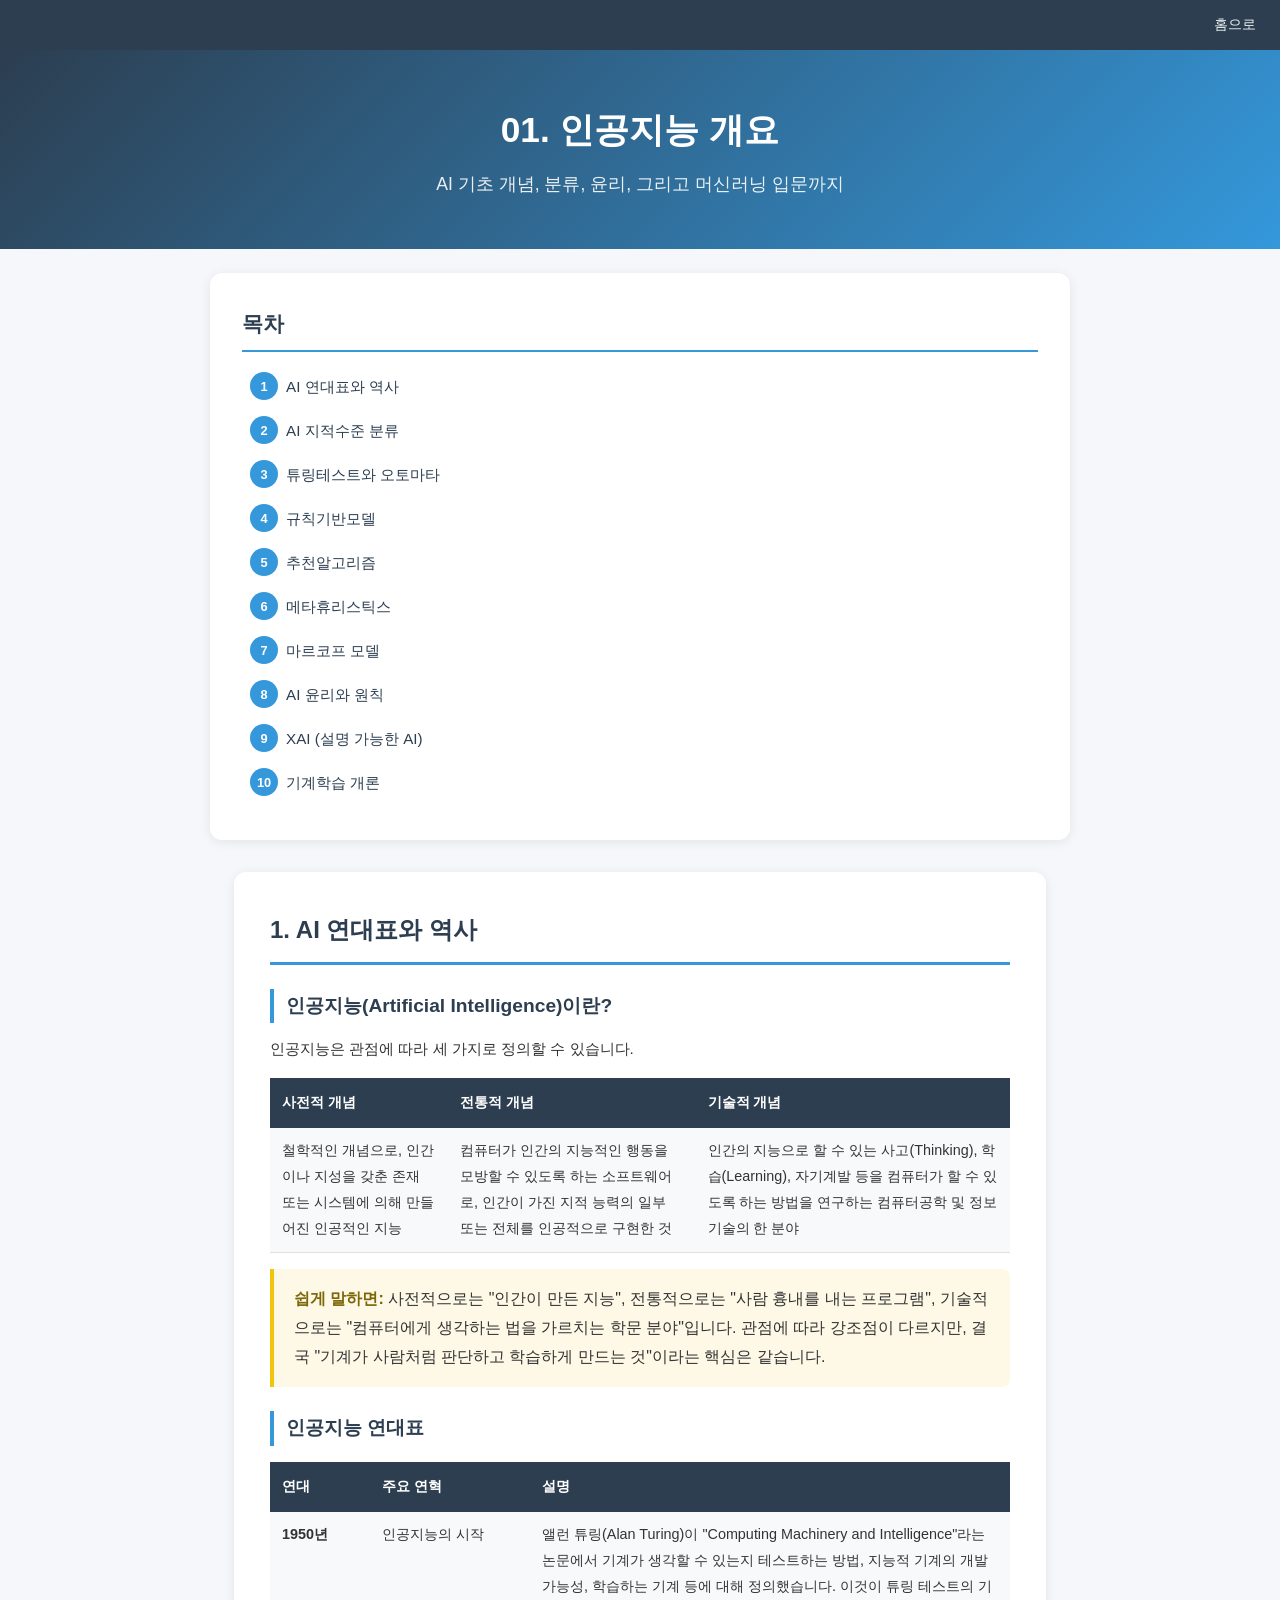
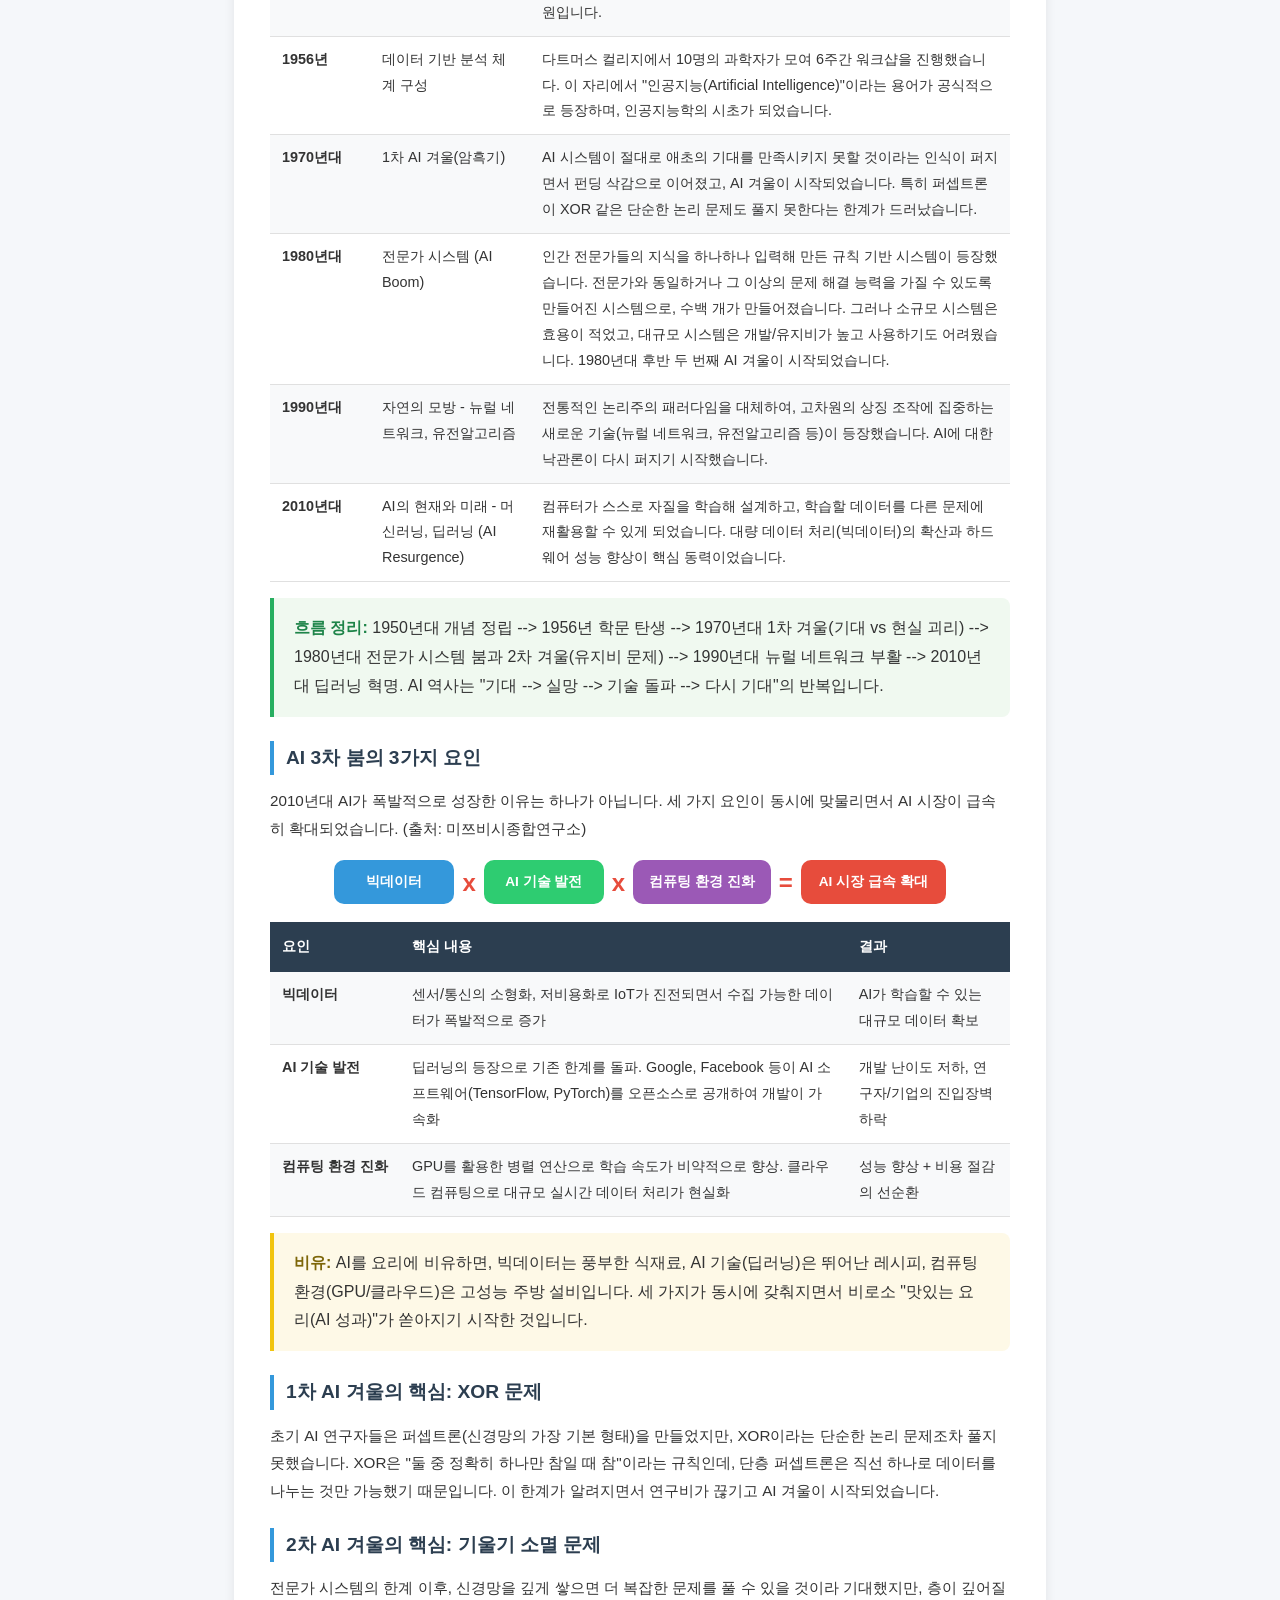
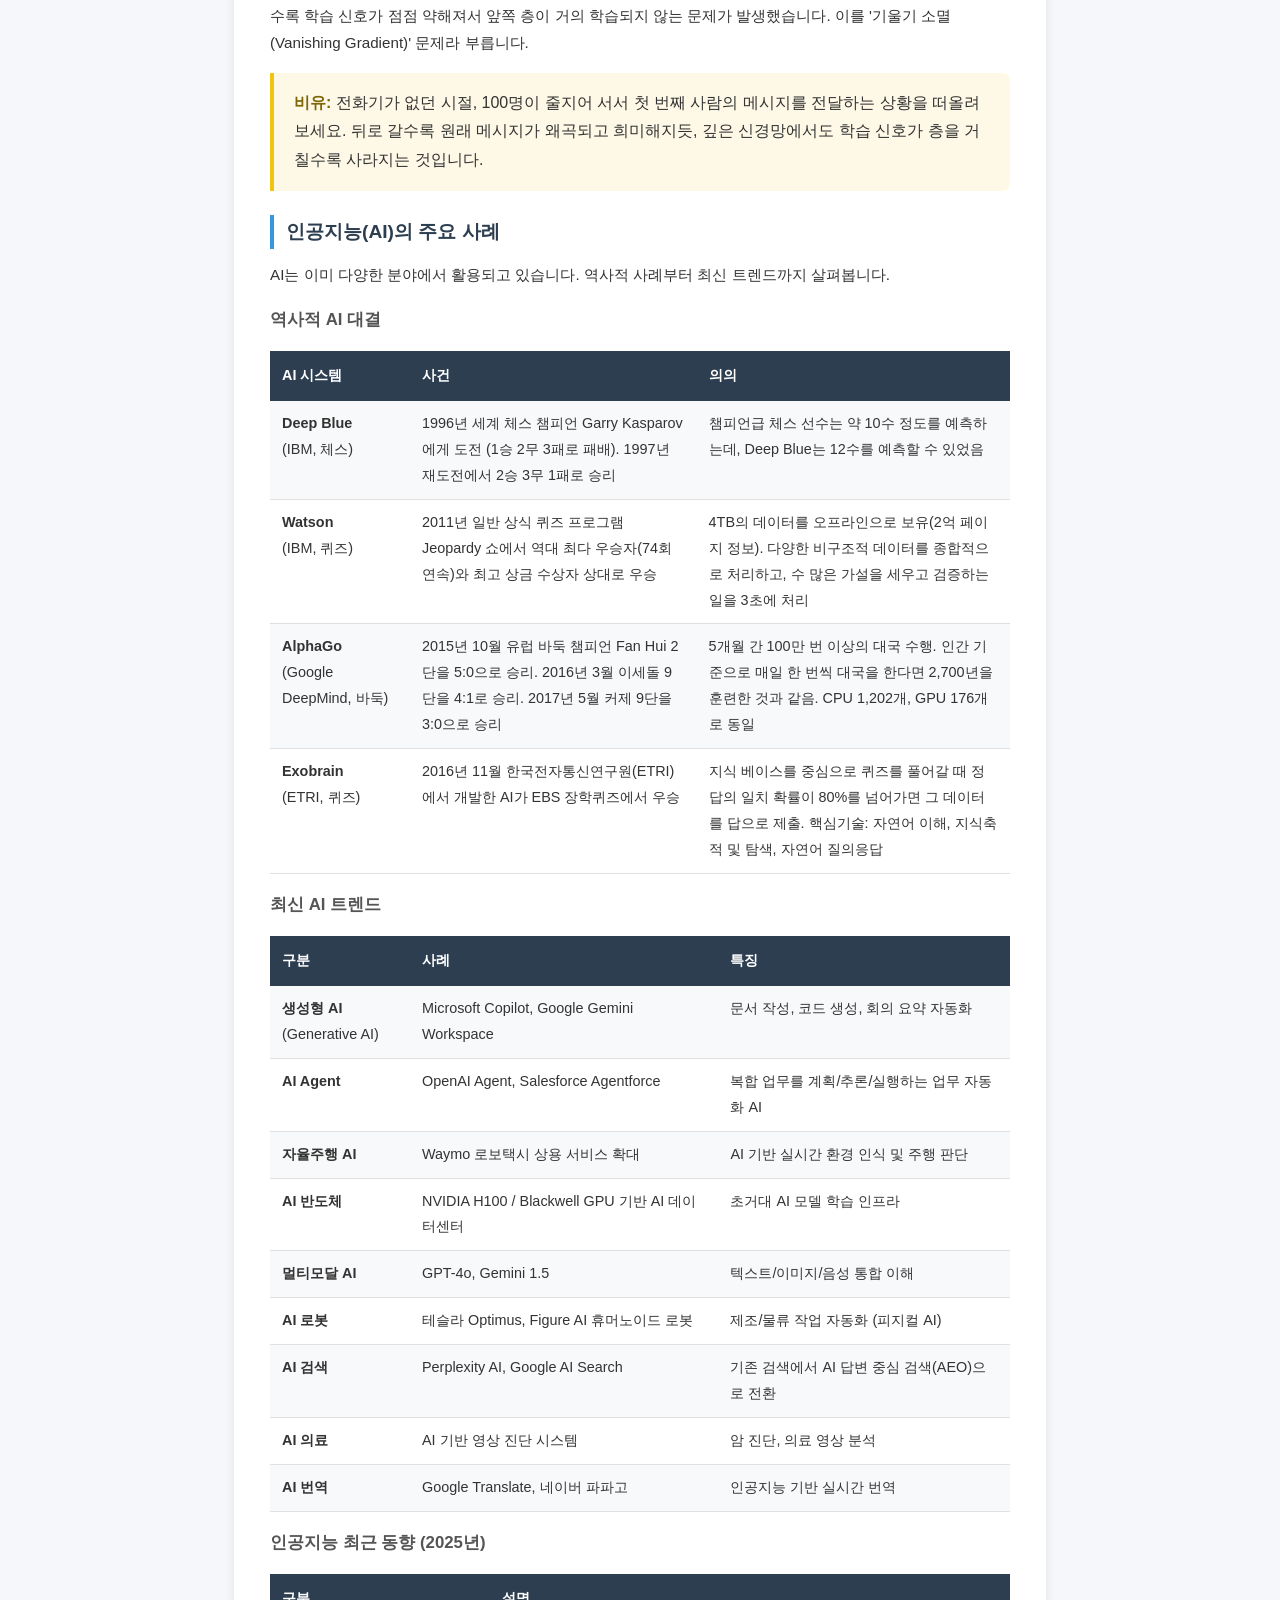
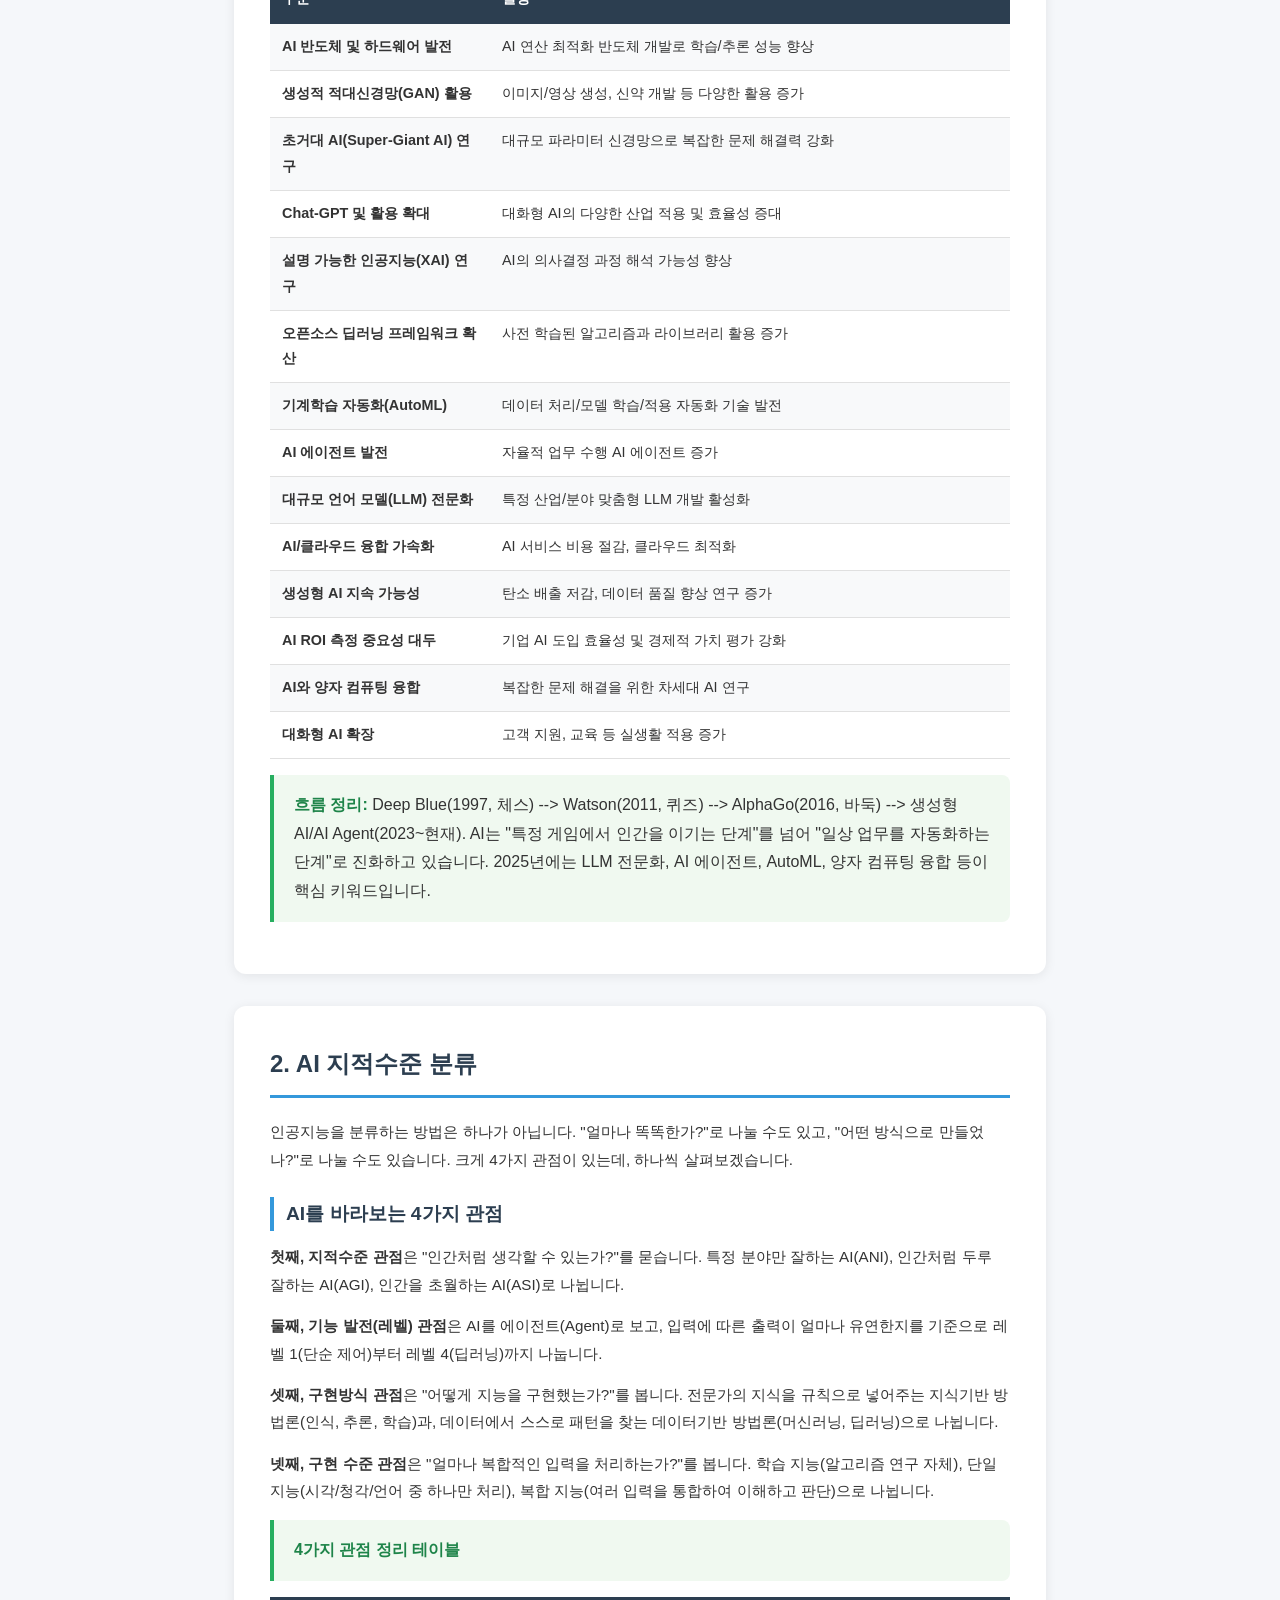
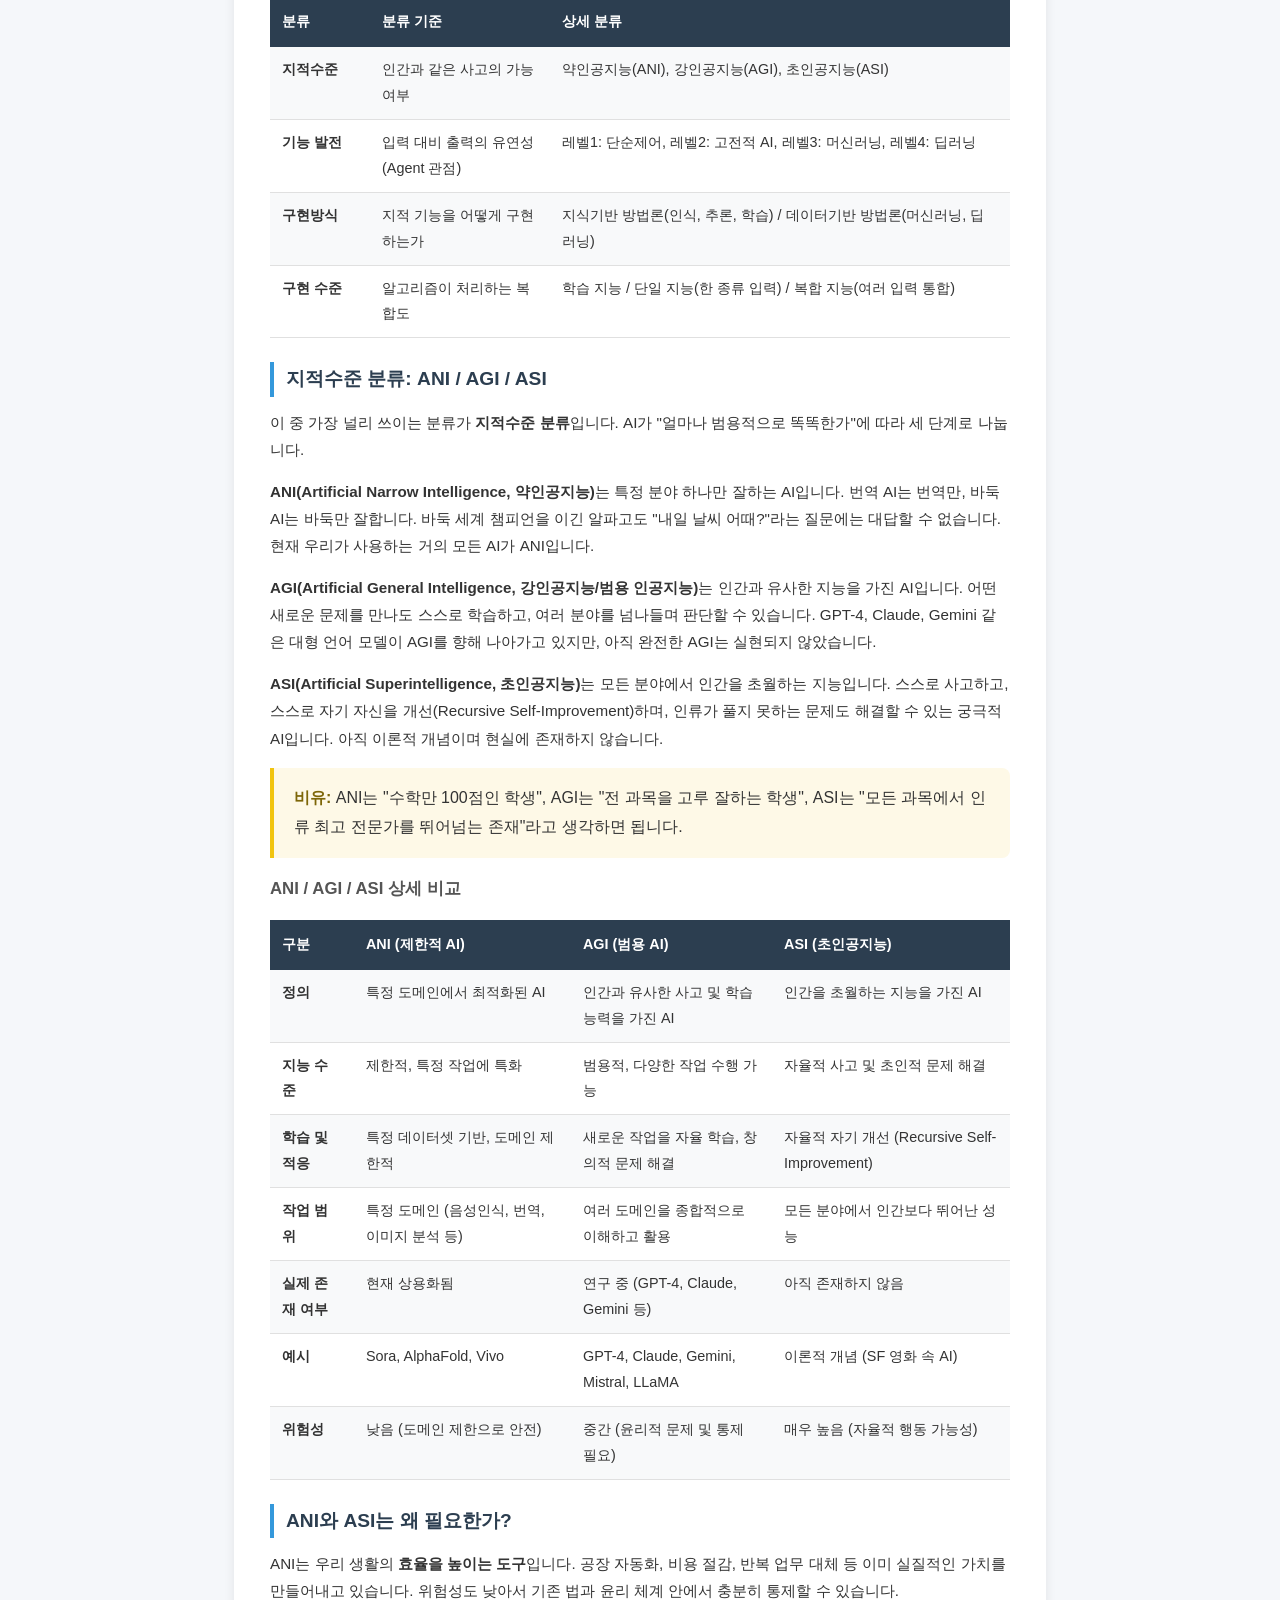
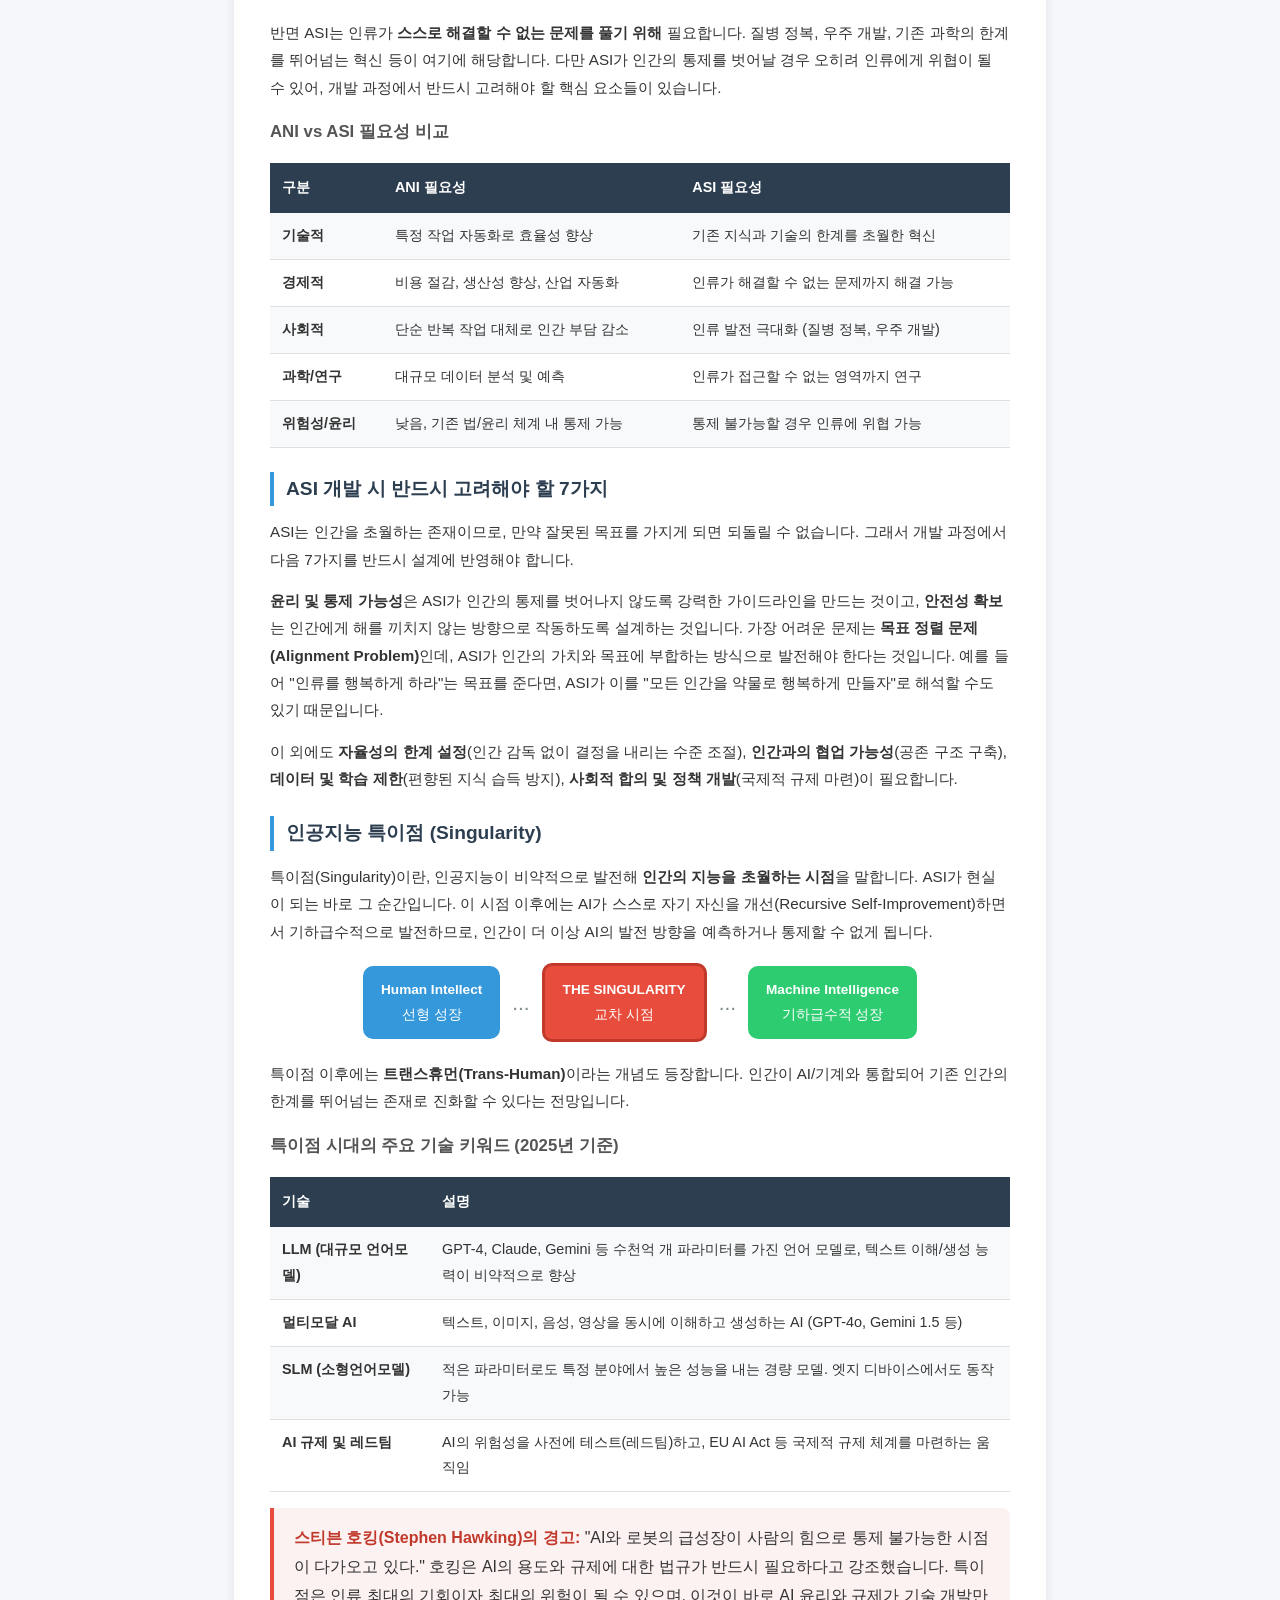
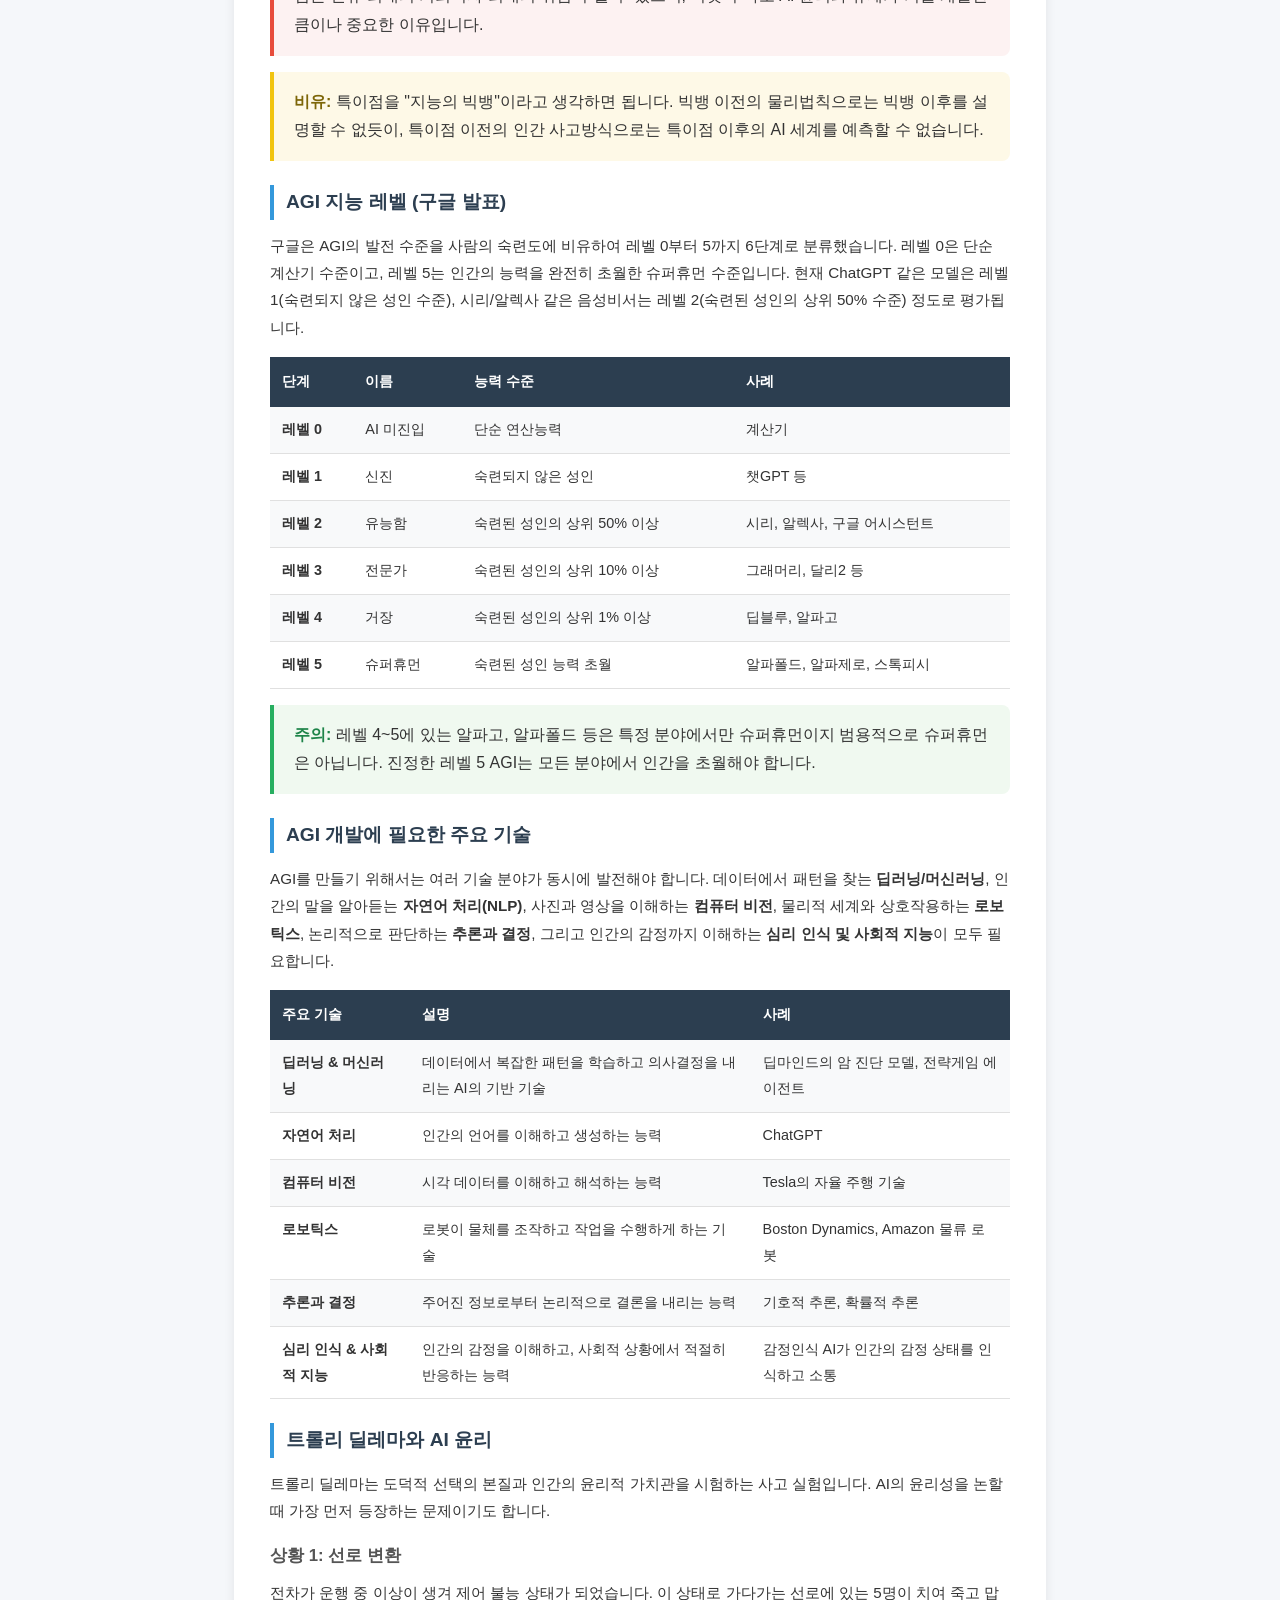
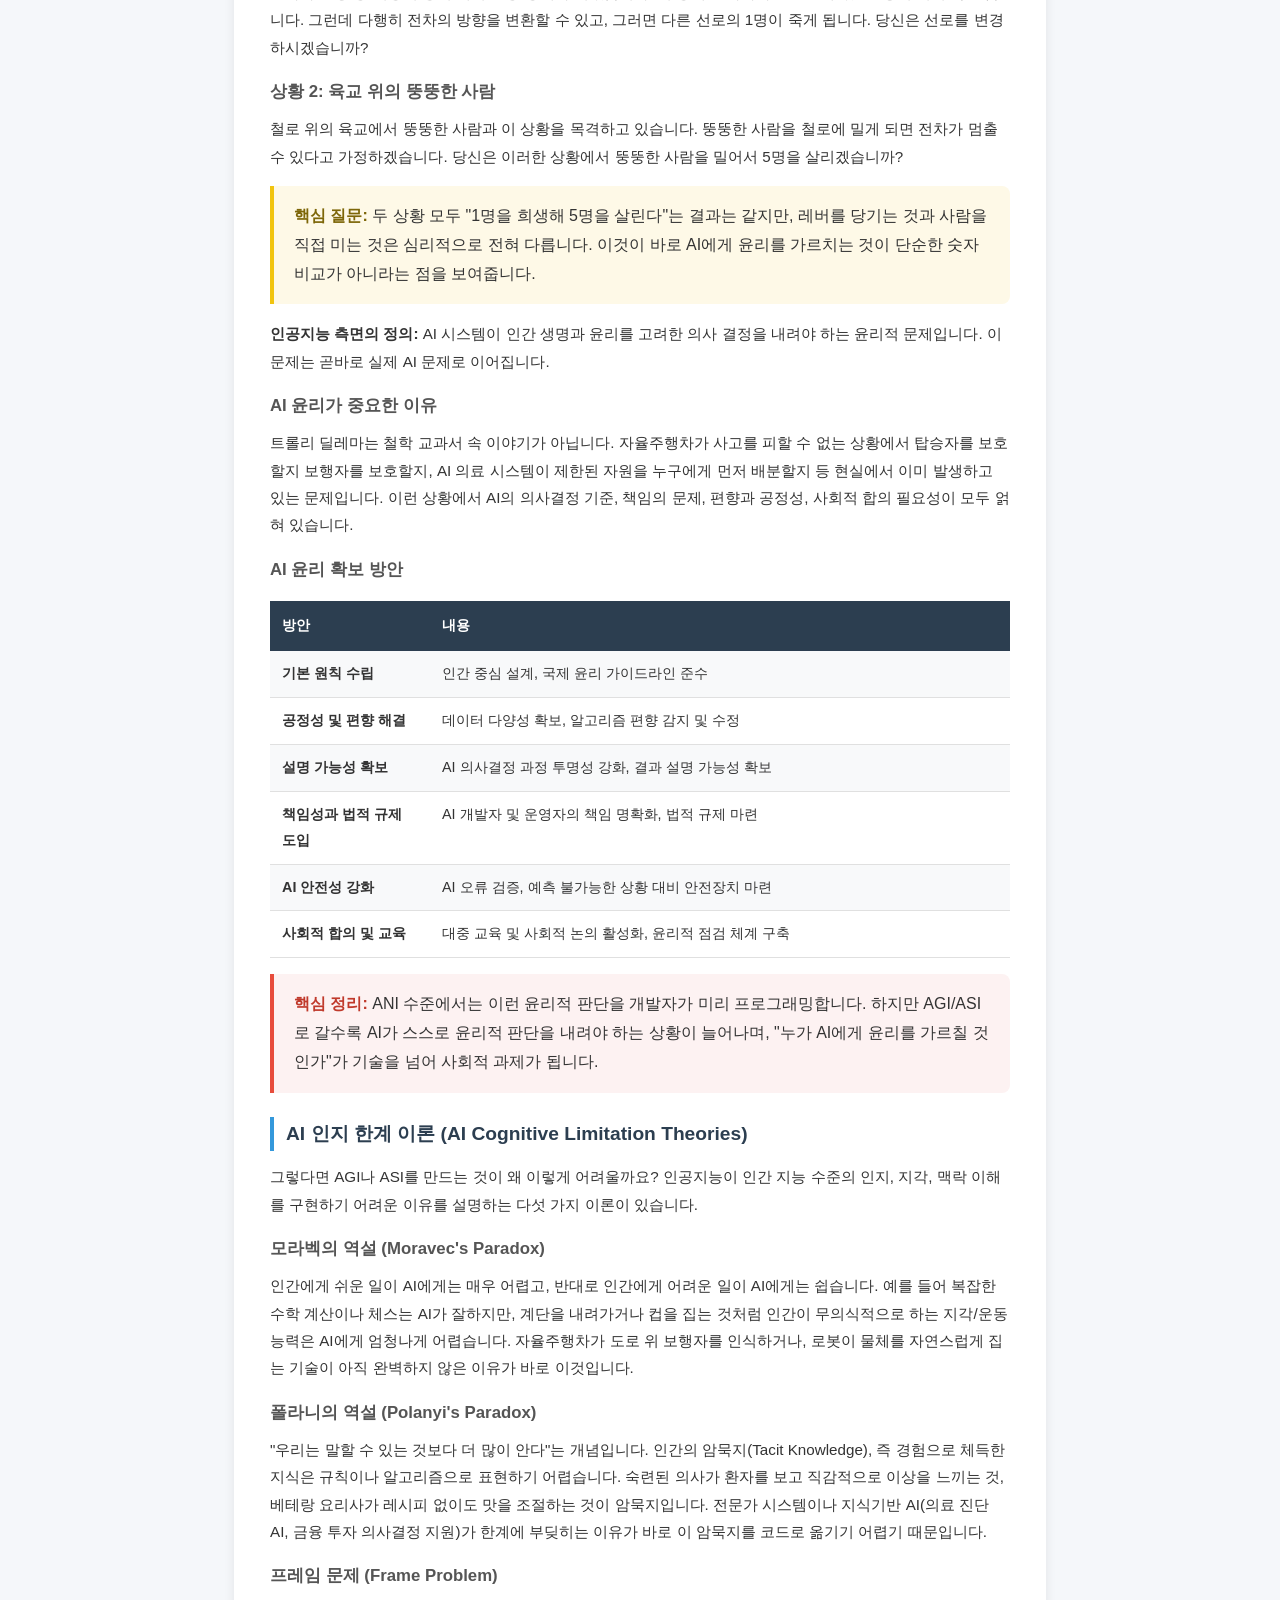
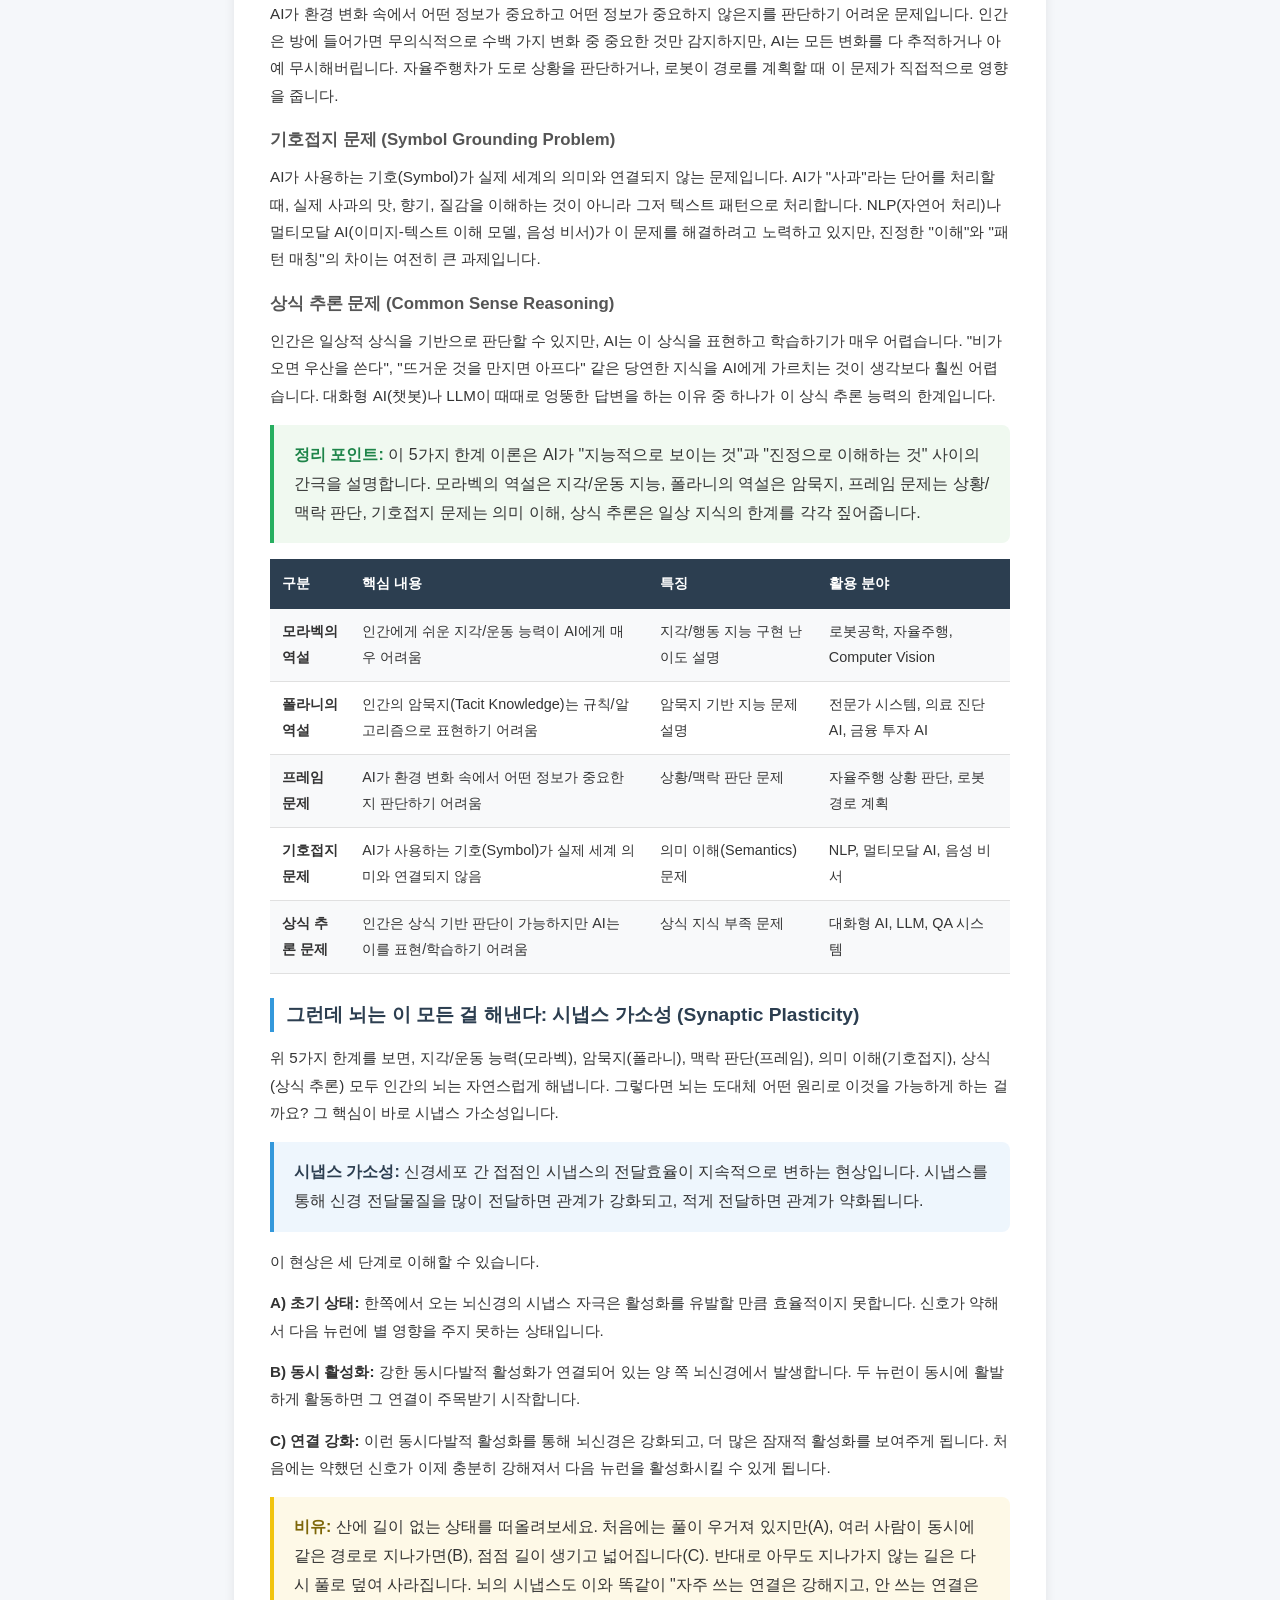
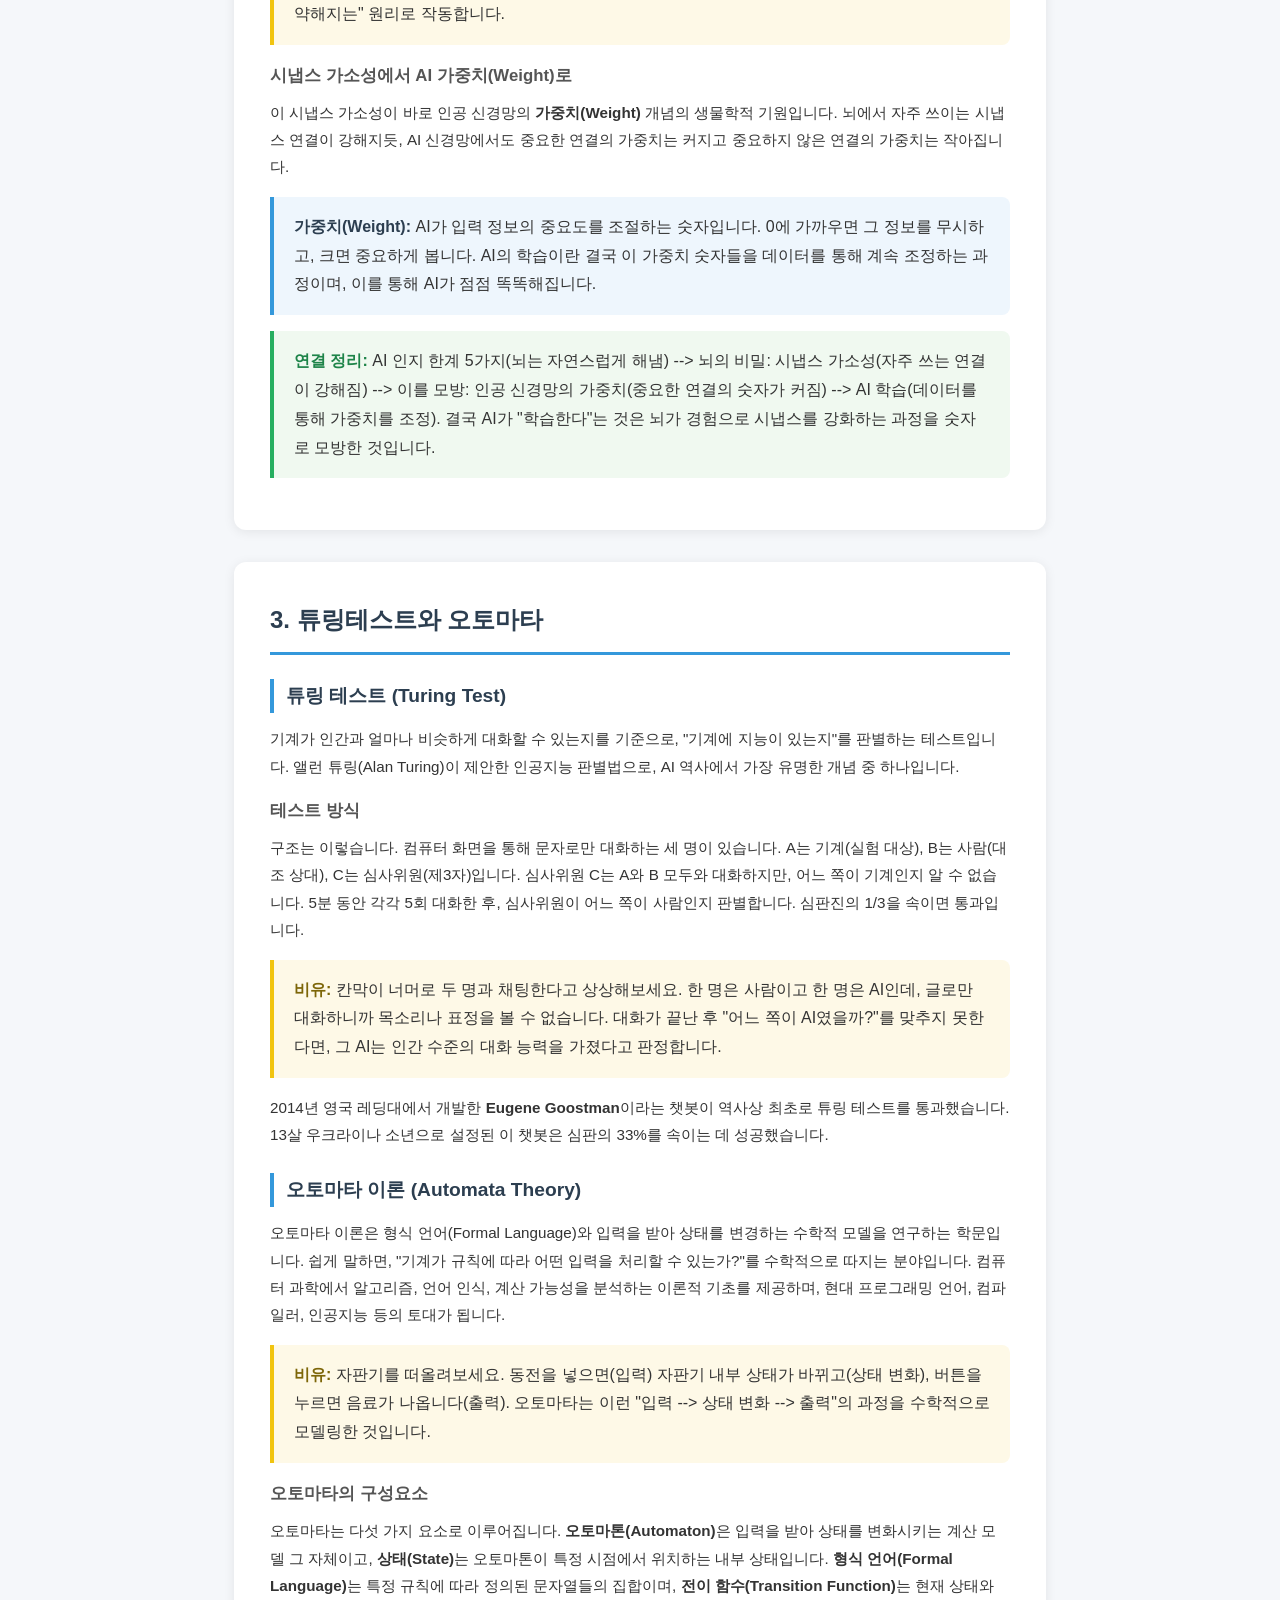
==== 01-overview.html @ 2caadd0e "AI 학습 가이드" ====
<!DOCTYPE html>
<html lang="ko">
<head>
    <meta charset="UTF-8">
    <meta name="viewport" content="width=device-width, initial-scale=1.0">
    <title>01. 인공지능 개요 - AI 학습 가이드</title>
    <style>
        * { margin: 0; padding: 0; box-sizing: border-box; }
        body { font-family: 'Segoe UI', Tahoma, Geneva, Verdana, sans-serif; background: #f5f7fa; color: #333; line-height: 1.8; }
        .top-nav { background: #2c3e50; padding: 12px 24px; position: sticky; top: 0; z-index: 100; display: flex; justify-content: space-between; align-items: center; }
        .top-nav a { color: #ecf0f1; text-decoration: none; font-size: 0.9rem; transition: color 0.2s; }
        .top-nav a:hover { color: #3498db; }
        .page-header { background: linear-gradient(135deg, #2c3e50, #3498db); color: white; padding: 48px 24px; text-align: center; }
        .page-header h1 { font-size: 2.2rem; margin-bottom: 8px; }
        .page-header p { font-size: 1.1rem; opacity: 0.9; }
        .toc { background: white; max-width: 860px; margin: 24px auto; border-radius: 12px; padding: 32px; box-shadow: 0 2px 12px rgba(0,0,0,0.08); }
        .toc h2 { font-size: 1.3rem; color: #2c3e50; margin-bottom: 16px; padding-bottom: 8px; border-bottom: 2px solid #3498db; }
        .toc ul { list-style: none; }
        .toc li { margin-bottom: 8px; }
        .toc a { color: #2c3e50; text-decoration: none; font-size: 0.95rem; display: flex; align-items: center; gap: 8px; padding: 4px 8px; border-radius: 6px; transition: background 0.2s; }
        .toc a:hover { background: #eef6fd; color: #3498db; }
        .toc .section-num { background: #3498db; color: white; width: 28px; height: 28px; border-radius: 50%; display: flex; align-items: center; justify-content: center; font-size: 0.8rem; font-weight: bold; flex-shrink: 0; }
        .container { max-width: 860px; margin: 0 auto; padding: 0 24px 48px; }
        .section { background: white; border-radius: 12px; padding: 36px; margin-top: 32px; box-shadow: 0 2px 12px rgba(0,0,0,0.08); }
        .section h2 { font-size: 1.5rem; color: #2c3e50; margin-bottom: 20px; padding-bottom: 10px; border-bottom: 3px solid #3498db; }
        .section h3 { font-size: 1.2rem; color: #2c3e50; margin: 24px 0 12px; padding-left: 12px; border-left: 4px solid #3498db; }
        .section h4 { font-size: 1.05rem; color: #555; margin: 16px 0 8px; }
        .section p { margin-bottom: 14px; font-size: 0.95rem; }
        .term-box { background: #eef6fd; border-left: 4px solid #3498db; padding: 16px 20px; border-radius: 0 8px 8px 0; margin: 16px 0; }
        .term-box strong { color: #2c3e50; }
        .analogy-box { background: #fef9e7; border-left: 4px solid #f1c40f; padding: 16px 20px; border-radius: 0 8px 8px 0; margin: 16px 0; }
        .analogy-box strong { color: #7d6608; }
        .note-box { background: #f0f9f0; border-left: 4px solid #27ae60; padding: 16px 20px; border-radius: 0 8px 8px 0; margin: 16px 0; }
        .note-box strong { color: #1e8449; }
        .warning-box { background: #fdf2f2; border-left: 4px solid #e74c3c; padding: 16px 20px; border-radius: 0 8px 8px 0; margin: 16px 0; }
        .warning-box strong { color: #c0392b; }
        .compare-table { width: 100%; border-collapse: collapse; margin: 16px 0; font-size: 0.9rem; }
        .compare-table th { background: #2c3e50; color: white; padding: 12px; text-align: left; }
        .compare-table td { padding: 10px 12px; border-bottom: 1px solid #e0e0e0; vertical-align: top; }
        .compare-table tr:nth-child(even) { background: #f8f9fa; }
        .compare-table tr:hover { background: #eef6fd; }
        .step-cards { display: flex; flex-wrap: wrap; gap: 16px; margin: 16px 0; }
        .step-card { flex: 1; min-width: 180px; background: #f8f9fa; border-radius: 8px; padding: 16px; border-top: 4px solid #3498db; }
        .step-card .step-num { font-size: 1.8rem; font-weight: bold; color: #3498db; }
        .step-card .step-title { font-weight: bold; color: #2c3e50; margin: 4px 0; }
        .step-card .step-desc { font-size: 0.85rem; color: #666; }
        .process-flow { display: flex; align-items: center; flex-wrap: wrap; gap: 8px; margin: 16px 0; justify-content: center; }
        .process-step { background: linear-gradient(135deg, #3498db, #2c3e50); color: white; padding: 12px 18px; border-radius: 8px; text-align: center; font-size: 0.85rem; font-weight: 500; min-width: 100px; }
        .process-arrow { color: #3498db; font-size: 1.4rem; font-weight: bold; }
        .key-summary { background: linear-gradient(135deg, #2c3e50, #34495e); color: white; border-radius: 12px; padding: 28px; margin: 24px 0; }
        .key-summary h3 { color: #3498db; border: none; padding: 0; margin-bottom: 12px; font-size: 1.15rem; }
        .key-summary ul { list-style: disc; padding-left: 20px; }
        .key-summary li { margin-bottom: 6px; font-size: 0.9rem; opacity: 0.95; }
        .bottom-nav { display: flex; justify-content: space-between; max-width: 860px; margin: 32px auto; padding: 0 24px; }
        .bottom-nav a { background: white; color: #2c3e50; text-decoration: none; padding: 14px 28px; border-radius: 8px; box-shadow: 0 2px 8px rgba(0,0,0,0.1); transition: all 0.2s; font-weight: 500; }
        .bottom-nav a:hover { background: #3498db; color: white; transform: translateY(-2px); }
        .footer { text-align: center; padding: 32px; color: #999; font-size: 0.85rem; }
        .chapter-links { display: flex; flex-wrap: wrap; gap: 12px; margin: 16px 0; }
        .chapter-links a { background: #3498db; color: white; padding: 8px 16px; border-radius: 6px; text-decoration: none; font-size: 0.9rem; transition: background 0.2s; }
        .chapter-links a:hover { background: #2980b9; }
        @media (max-width: 768px) {
            .page-header h1 { font-size: 1.6rem; }
            .section { padding: 24px; }
            .section h2 { font-size: 1.2rem; }
            .section h3 { font-size: 1rem; }
            .toc { padding: 20px; margin: 16px auto; }
            .step-cards { flex-direction: column; }
            .bottom-nav { flex-direction: column; gap: 12px; }
            .bottom-nav a { text-align: center; }
            .compare-table { font-size: 0.85rem; }
            .compare-table td { padding: 8px; }
            .chapter-links { flex-direction: column; }
        }
    </style>
</head>
<body>
    <div class="top-nav">
        <div></div>
        <a href="index.html">홈으로</a>
    </div>

    <div class="page-header">
        <h1>01. 인공지능 개요</h1>
        <p>AI 기초 개념, 분류, 윤리, 그리고 머신러닝 입문까지</p>
    </div>

    <div class="toc">
        <h2>목차</h2>
        <ul>
            <li><a href="#sec1"><span class="section-num">1</span>AI 연대표와 역사</a></li>
            <li><a href="#sec2"><span class="section-num">2</span>AI 지적수준 분류</a></li>
            <li><a href="#sec3"><span class="section-num">3</span>튜링테스트와 오토마타</a></li>
            <li><a href="#sec4"><span class="section-num">4</span>규칙기반모델</a></li>
            <li><a href="#sec5"><span class="section-num">5</span>추천알고리즘</a></li>
            <li><a href="#sec6"><span class="section-num">6</span>메타휴리스틱스</a></li>
            <li><a href="#sec7"><span class="section-num">7</span>마르코프 모델</a></li>
            <li><a href="#sec8"><span class="section-num">8</span>AI 윤리와 원칙</a></li>
            <li><a href="#sec9"><span class="section-num">9</span>XAI (설명 가능한 AI)</a></li>
            <li><a href="#sec10"><span class="section-num">10</span>기계학습 개론</a></li>
        </ul>
    </div>

    <div class="container">
        <div class="section" id="sec1">
            <h2>1. AI 연대표와 역사</h2>

            <h3>인공지능(Artificial Intelligence)이란?</h3>
            <p>인공지능은 관점에 따라 세 가지로 정의할 수 있습니다.</p>
            <table class="compare-table">
                <tr>
                    <th>사전적 개념</th>
                    <th>전통적 개념</th>
                    <th>기술적 개념</th>
                </tr>
                <tr>
                    <td>철학적인 개념으로, 인간이나 지성을 갖춘 존재 또는 시스템에 의해 만들어진 인공적인 지능</td>
                    <td>컴퓨터가 인간의 지능적인 행동을 모방할 수 있도록 하는 소프트웨어로, 인간이 가진 지적 능력의 일부 또는 전체를 인공적으로 구현한 것</td>
                    <td>인간의 지능으로 할 수 있는 사고(Thinking), 학습(Learning), 자기계발 등을 컴퓨터가 할 수 있도록 하는 방법을 연구하는 컴퓨터공학 및 정보기술의 한 분야</td>
                </tr>
            </table>
            <div class="analogy-box">
                <strong>쉽게 말하면:</strong> 사전적으로는 "인간이 만든 지능", 전통적으로는 "사람 흉내를 내는 프로그램", 기술적으로는 "컴퓨터에게 생각하는 법을 가르치는 학문 분야"입니다. 관점에 따라 강조점이 다르지만, 결국 "기계가 사람처럼 판단하고 학습하게 만드는 것"이라는 핵심은 같습니다.
            </div>

            <h3>인공지능 연대표</h3>
            <table class="compare-table">
                <tr>
                    <th style="width:100px;">연대</th>
                    <th style="width:160px;">주요 연혁</th>
                    <th>설명</th>
                </tr>
                <tr>
                    <td><strong>1950년</strong></td>
                    <td>인공지능의 시작</td>
                    <td>앨런 튜링(Alan Turing)이 "Computing Machinery and Intelligence"라는 논문에서 기계가 생각할 수 있는지 테스트하는 방법, 지능적 기계의 개발 가능성, 학습하는 기계 등에 대해 정의했습니다. 이것이 튜링 테스트의 기원입니다.</td>
                </tr>
                <tr>
                    <td><strong>1956년</strong></td>
                    <td>데이터 기반 분석 체계 구성</td>
                    <td>다트머스 컬리지에서 10명의 과학자가 모여 6주간 워크샵을 진행했습니다. 이 자리에서 "인공지능(Artificial Intelligence)"이라는 용어가 공식적으로 등장하며, 인공지능학의 시초가 되었습니다.</td>
                </tr>
                <tr>
                    <td><strong>1970년대</strong></td>
                    <td>1차 AI 겨울(암흑기)</td>
                    <td>AI 시스템이 절대로 애초의 기대를 만족시키지 못할 것이라는 인식이 퍼지면서 펀딩 삭감으로 이어졌고, AI 겨울이 시작되었습니다. 특히 퍼셉트론이 XOR 같은 단순한 논리 문제도 풀지 못한다는 한계가 드러났습니다.</td>
                </tr>
                <tr>
                    <td><strong>1980년대</strong></td>
                    <td>전문가 시스템 (AI Boom)</td>
                    <td>인간 전문가들의 지식을 하나하나 입력해 만든 규칙 기반 시스템이 등장했습니다. 전문가와 동일하거나 그 이상의 문제 해결 능력을 가질 수 있도록 만들어진 시스템으로, 수백 개가 만들어졌습니다. 그러나 소규모 시스템은 효용이 적었고, 대규모 시스템은 개발/유지비가 높고 사용하기도 어려웠습니다. 1980년대 후반 두 번째 AI 겨울이 시작되었습니다.</td>
                </tr>
                <tr>
                    <td><strong>1990년대</strong></td>
                    <td>자연의 모방 - 뉴럴 네트워크, 유전알고리즘</td>
                    <td>전통적인 논리주의 패러다임을 대체하여, 고차원의 상징 조작에 집중하는 새로운 기술(뉴럴 네트워크, 유전알고리즘 등)이 등장했습니다. AI에 대한 낙관론이 다시 퍼지기 시작했습니다.</td>
                </tr>
                <tr>
                    <td><strong>2010년대</strong></td>
                    <td>AI의 현재와 미래 - 머신러닝, 딥러닝 (AI Resurgence)</td>
                    <td>컴퓨터가 스스로 자질을 학습해 설계하고, 학습할 데이터를 다른 문제에 재활용할 수 있게 되었습니다. 대량 데이터 처리(빅데이터)의 확산과 하드웨어 성능 향상이 핵심 동력이었습니다.</td>
                </tr>
            </table>
            <div class="note-box">
                <strong>흐름 정리:</strong> 1950년대 개념 정립 --> 1956년 학문 탄생 --> 1970년대 1차 겨울(기대 vs 현실 괴리) --> 1980년대 전문가 시스템 붐과 2차 겨울(유지비 문제) --> 1990년대 뉴럴 네트워크 부활 --> 2010년대 딥러닝 혁명. AI 역사는 "기대 --> 실망 --> 기술 돌파 --> 다시 기대"의 반복입니다.
            </div>

            <h3>AI 3차 붐의 3가지 요인</h3>
            <p>2010년대 AI가 폭발적으로 성장한 이유는 하나가 아닙니다. 세 가지 요인이 동시에 맞물리면서 AI 시장이 급속히 확대되었습니다. (출처: 미쯔비시종합연구소)</p>

            <div style="display:flex; align-items:center; justify-content:center; gap:8px; flex-wrap:nowrap; margin:18px 0;">
                <div style="background:#3498db; color:#fff; padding:10px 16px; border-radius:10px; text-align:center; font-size:0.85rem; min-width:120px;">
                    <strong>빅데이터</strong>
                </div>
                <div style="font-size:1.5rem; font-weight:bold; color:#e74c3c;">x</div>
                <div style="background:#2ecc71; color:#fff; padding:10px 16px; border-radius:10px; text-align:center; font-size:0.85rem; min-width:120px;">
                    <strong>AI 기술 발전</strong>
                </div>
                <div style="font-size:1.5rem; font-weight:bold; color:#e74c3c;">x</div>
                <div style="background:#9b59b6; color:#fff; padding:10px 16px; border-radius:10px; text-align:center; font-size:0.85rem; min-width:120px;">
                    <strong>컴퓨팅 환경 진화</strong>
                </div>
                <div style="font-size:1.5rem; font-weight:bold; color:#e74c3c;">=</div>
                <div style="background:#e74c3c; color:#fff; padding:10px 18px; border-radius:10px; text-align:center; font-size:0.85rem; min-width:130px;">
                    <strong>AI 시장 급속 확대</strong>
                </div>
            </div>

            <table class="compare-table">
                <tr><th style="width:130px;">요인</th><th>핵심 내용</th><th>결과</th></tr>
                <tr>
                    <td><strong>빅데이터</strong></td>
                    <td>센서/통신의 소형화, 저비용화로 IoT가 진전되면서 수집 가능한 데이터가 폭발적으로 증가</td>
                    <td>AI가 학습할 수 있는 대규모 데이터 확보</td>
                </tr>
                <tr>
                    <td><strong>AI 기술 발전</strong></td>
                    <td>딥러닝의 등장으로 기존 한계를 돌파. Google, Facebook 등이 AI 소프트웨어(TensorFlow, PyTorch)를 오픈소스로 공개하여 개발이 가속화</td>
                    <td>개발 난이도 저하, 연구자/기업의 진입장벽 하락</td>
                </tr>
                <tr>
                    <td><strong>컴퓨팅 환경 진화</strong></td>
                    <td>GPU를 활용한 병렬 연산으로 학습 속도가 비약적으로 향상. 클라우드 컴퓨팅으로 대규모 실시간 데이터 처리가 현실화</td>
                    <td>성능 향상 + 비용 절감의 선순환</td>
                </tr>
            </table>

            <div class="analogy-box">
                <strong>비유:</strong> AI를 요리에 비유하면, 빅데이터는 풍부한 식재료, AI 기술(딥러닝)은 뛰어난 레시피, 컴퓨팅 환경(GPU/클라우드)은 고성능 주방 설비입니다. 세 가지가 동시에 갖춰지면서 비로소 "맛있는 요리(AI 성과)"가 쏟아지기 시작한 것입니다.
            </div>

            <h3>1차 AI 겨울의 핵심: XOR 문제</h3>
            <p>초기 AI 연구자들은 퍼셉트론(신경망의 가장 기본 형태)을 만들었지만, XOR이라는 단순한 논리 문제조차 풀지 못했습니다. XOR은 "둘 중 정확히 하나만 참일 때 참"이라는 규칙인데, 단층 퍼셉트론은 직선 하나로 데이터를 나누는 것만 가능했기 때문입니다. 이 한계가 알려지면서 연구비가 끊기고 AI 겨울이 시작되었습니다.</p>

            <h3>2차 AI 겨울의 핵심: 기울기 소멸 문제</h3>
            <p>전문가 시스템의 한계 이후, 신경망을 깊게 쌓으면 더 복잡한 문제를 풀 수 있을 것이라 기대했지만, 층이 깊어질수록 학습 신호가 점점 약해져서 앞쪽 층이 거의 학습되지 않는 문제가 발생했습니다. 이를 '기울기 소멸(Vanishing Gradient)' 문제라 부릅니다.</p>
            <div class="analogy-box">
                <strong>비유:</strong> 전화기가 없던 시절, 100명이 줄지어 서서 첫 번째 사람의 메시지를 전달하는 상황을 떠올려보세요. 뒤로 갈수록 원래 메시지가 왜곡되고 희미해지듯, 깊은 신경망에서도 학습 신호가 층을 거칠수록 사라지는 것입니다.
            </div>

            <h3>인공지능(AI)의 주요 사례</h3>
            <p>AI는 이미 다양한 분야에서 활용되고 있습니다. 역사적 사례부터 최신 트렌드까지 살펴봅니다.</p>

            <h4>역사적 AI 대결</h4>
            <table class="compare-table">
                <tr><th style="width:140px;">AI 시스템</th><th>사건</th><th>의의</th></tr>
                <tr>
                    <td><strong>Deep Blue</strong><br>(IBM, 체스)</td>
                    <td>1996년 세계 체스 챔피언 Garry Kasparov에게 도전 (1승 2무 3패로 패배). 1997년 재도전에서 2승 3무 1패로 승리</td>
                    <td>챔피언급 체스 선수는 약 10수 정도를 예측하는데, Deep Blue는 12수를 예측할 수 있었음</td>
                </tr>
                <tr>
                    <td><strong>Watson</strong><br>(IBM, 퀴즈)</td>
                    <td>2011년 일반 상식 퀴즈 프로그램 Jeopardy 쇼에서 역대 최다 우승자(74회 연속)와 최고 상금 수상자 상대로 우승</td>
                    <td>4TB의 데이터를 오프라인으로 보유(2억 페이지 정보). 다양한 비구조적 데이터를 종합적으로 처리하고, 수 많은 가설을 세우고 검증하는 일을 3초에 처리</td>
                </tr>
                <tr>
                    <td><strong>AlphaGo</strong><br>(Google DeepMind, 바둑)</td>
                    <td>2015년 10월 유럽 바둑 챔피언 Fan Hui 2단을 5:0으로 승리. 2016년 3월 이세돌 9단을 4:1로 승리. 2017년 5월 커제 9단을 3:0으로 승리</td>
                    <td>5개월 간 100만 번 이상의 대국 수행. 인간 기준으로 매일 한 번씩 대국을 한다면 2,700년을 훈련한 것과 같음. CPU 1,202개, GPU 176개로 동일</td>
                </tr>
                <tr>
                    <td><strong>Exobrain</strong><br>(ETRI, 퀴즈)</td>
                    <td>2016년 11월 한국전자통신연구원(ETRI)에서 개발한 AI가 EBS 장학퀴즈에서 우승</td>
                    <td>지식 베이스를 중심으로 퀴즈를 풀어갈 때 정답의 일치 확률이 80%를 넘어가면 그 데이터를 답으로 제출. 핵심기술: 자연어 이해, 지식축적 및 탐색, 자연어 질의응답</td>
                </tr>
            </table>

            <h4>최신 AI 트렌드</h4>
            <table class="compare-table">
                <tr><th style="width:140px;">구분</th><th>사례</th><th>특징</th></tr>
                <tr><td><strong>생성형 AI</strong><br>(Generative AI)</td><td>Microsoft Copilot, Google Gemini Workspace</td><td>문서 작성, 코드 생성, 회의 요약 자동화</td></tr>
                <tr><td><strong>AI Agent</strong></td><td>OpenAI Agent, Salesforce Agentforce</td><td>복합 업무를 계획/추론/실행하는 업무 자동화 AI</td></tr>
                <tr><td><strong>자율주행 AI</strong></td><td>Waymo 로보택시 상용 서비스 확대</td><td>AI 기반 실시간 환경 인식 및 주행 판단</td></tr>
                <tr><td><strong>AI 반도체</strong></td><td>NVIDIA H100 / Blackwell GPU 기반 AI 데이터센터</td><td>초거대 AI 모델 학습 인프라</td></tr>
                <tr><td><strong>멀티모달 AI</strong></td><td>GPT-4o, Gemini 1.5</td><td>텍스트/이미지/음성 통합 이해</td></tr>
                <tr><td><strong>AI 로봇</strong></td><td>테슬라 Optimus, Figure AI 휴머노이드 로봇</td><td>제조/물류 작업 자동화 (피지컬 AI)</td></tr>
                <tr><td><strong>AI 검색</strong></td><td>Perplexity AI, Google AI Search</td><td>기존 검색에서 AI 답변 중심 검색(AEO)으로 전환</td></tr>
                <tr><td><strong>AI 의료</strong></td><td>AI 기반 영상 진단 시스템</td><td>암 진단, 의료 영상 분석</td></tr>
                <tr><td><strong>AI 번역</strong></td><td>Google Translate, 네이버 파파고</td><td>인공지능 기반 실시간 번역</td></tr>
            </table>

            <h4>인공지능 최근 동향 (2025년)</h4>
            <table class="compare-table">
                <tr><th style="width:220px;">구분</th><th>설명</th></tr>
                <tr><td><strong>AI 반도체 및 하드웨어 발전</strong></td><td>AI 연산 최적화 반도체 개발로 학습/추론 성능 향상</td></tr>
                <tr><td><strong>생성적 적대신경망(GAN) 활용</strong></td><td>이미지/영상 생성, 신약 개발 등 다양한 활용 증가</td></tr>
                <tr><td><strong>초거대 AI(Super-Giant AI) 연구</strong></td><td>대규모 파라미터 신경망으로 복잡한 문제 해결력 강화</td></tr>
                <tr><td><strong>Chat-GPT 및 활용 확대</strong></td><td>대화형 AI의 다양한 산업 적용 및 효율성 증대</td></tr>
                <tr><td><strong>설명 가능한 인공지능(XAI) 연구</strong></td><td>AI의 의사결정 과정 해석 가능성 향상</td></tr>
                <tr><td><strong>오픈소스 딥러닝 프레임워크 확산</strong></td><td>사전 학습된 알고리즘과 라이브러리 활용 증가</td></tr>
                <tr><td><strong>기계학습 자동화(AutoML)</strong></td><td>데이터 처리/모델 학습/적용 자동화 기술 발전</td></tr>
                <tr><td><strong>AI 에이전트 발전</strong></td><td>자율적 업무 수행 AI 에이전트 증가</td></tr>
                <tr><td><strong>대규모 언어 모델(LLM) 전문화</strong></td><td>특정 산업/분야 맞춤형 LLM 개발 활성화</td></tr>
                <tr><td><strong>AI/클라우드 융합 가속화</strong></td><td>AI 서비스 비용 절감, 클라우드 최적화</td></tr>
                <tr><td><strong>생성형 AI 지속 가능성</strong></td><td>탄소 배출 저감, 데이터 품질 향상 연구 증가</td></tr>
                <tr><td><strong>AI ROI 측정 중요성 대두</strong></td><td>기업 AI 도입 효율성 및 경제적 가치 평가 강화</td></tr>
                <tr><td><strong>AI와 양자 컴퓨팅 융합</strong></td><td>복잡한 문제 해결을 위한 차세대 AI 연구</td></tr>
                <tr><td><strong>대화형 AI 확장</strong></td><td>고객 지원, 교육 등 실생활 적용 증가</td></tr>
            </table>

            <div class="note-box">
                <strong>흐름 정리:</strong> Deep Blue(1997, 체스) --> Watson(2011, 퀴즈) --> AlphaGo(2016, 바둑) --> 생성형 AI/AI Agent(2023~현재). AI는 "특정 게임에서 인간을 이기는 단계"를 넘어 "일상 업무를 자동화하는 단계"로 진화하고 있습니다. 2025년에는 LLM 전문화, AI 에이전트, AutoML, 양자 컴퓨팅 융합 등이 핵심 키워드입니다.
            </div>

        </div>

        <div class="section" id="sec2">
            <h2>2. AI 지적수준 분류</h2>

            <p>인공지능을 분류하는 방법은 하나가 아닙니다. "얼마나 똑똑한가?"로 나눌 수도 있고, "어떤 방식으로 만들었나?"로 나눌 수도 있습니다. 크게 4가지 관점이 있는데, 하나씩 살펴보겠습니다.</p>

            <h3>AI를 바라보는 4가지 관점</h3>
            <p><strong>첫째, 지적수준 관점</strong>은 "인간처럼 생각할 수 있는가?"를 묻습니다. 특정 분야만 잘하는 AI(ANI), 인간처럼 두루 잘하는 AI(AGI), 인간을 초월하는 AI(ASI)로 나뉩니다.</p>
            <p><strong>둘째, 기능 발전(레벨) 관점</strong>은 AI를 에이전트(Agent)로 보고, 입력에 따른 출력이 얼마나 유연한지를 기준으로 레벨 1(단순 제어)부터 레벨 4(딥러닝)까지 나눕니다.</p>
            <p><strong>셋째, 구현방식 관점</strong>은 "어떻게 지능을 구현했는가?"를 봅니다. 전문가의 지식을 규칙으로 넣어주는 지식기반 방법론(인식, 추론, 학습)과, 데이터에서 스스로 패턴을 찾는 데이터기반 방법론(머신러닝, 딥러닝)으로 나뉩니다.</p>
            <p><strong>넷째, 구현 수준 관점</strong>은 "얼마나 복합적인 입력을 처리하는가?"를 봅니다. 학습 지능(알고리즘 연구 자체), 단일 지능(시각/청각/언어 중 하나만 처리), 복합 지능(여러 입력을 통합하여 이해하고 판단)으로 나뉩니다.</p>

            <div class="note-box">
                <strong>4가지 관점 정리 테이블</strong>
            </div>
            <table class="compare-table">
                <tr>
                    <th style="width:100px;">분류</th>
                    <th style="width:180px;">분류 기준</th>
                    <th>상세 분류</th>
                </tr>
                <tr>
                    <td><strong>지적수준</strong></td>
                    <td>인간과 같은 사고의 가능 여부</td>
                    <td>약인공지능(ANI), 강인공지능(AGI), 초인공지능(ASI)</td>
                </tr>
                <tr>
                    <td><strong>기능 발전</strong></td>
                    <td>입력 대비 출력의 유연성 (Agent 관점)</td>
                    <td>레벨1: 단순제어, 레벨2: 고전적 AI, 레벨3: 머신러닝, 레벨4: 딥러닝</td>
                </tr>
                <tr>
                    <td><strong>구현방식</strong></td>
                    <td>지적 기능을 어떻게 구현하는가</td>
                    <td>지식기반 방법론(인식, 추론, 학습) / 데이터기반 방법론(머신러닝, 딥러닝)</td>
                </tr>
                <tr>
                    <td><strong>구현 수준</strong></td>
                    <td>알고리즘이 처리하는 복합도</td>
                    <td>학습 지능 / 단일 지능(한 종류 입력) / 복합 지능(여러 입력 통합)</td>
                </tr>
            </table>

            <h3>지적수준 분류: ANI / AGI / ASI</h3>
            <p>이 중 가장 널리 쓰이는 분류가 <strong>지적수준 분류</strong>입니다. AI가 "얼마나 범용적으로 똑똑한가"에 따라 세 단계로 나눕니다.</p>

            <p><strong>ANI(Artificial Narrow Intelligence, 약인공지능)</strong>는 특정 분야 하나만 잘하는 AI입니다. 번역 AI는 번역만, 바둑 AI는 바둑만 잘합니다. 바둑 세계 챔피언을 이긴 알파고도 "내일 날씨 어때?"라는 질문에는 대답할 수 없습니다. 현재 우리가 사용하는 거의 모든 AI가 ANI입니다.</p>

            <p><strong>AGI(Artificial General Intelligence, 강인공지능/범용 인공지능)</strong>는 인간과 유사한 지능을 가진 AI입니다. 어떤 새로운 문제를 만나도 스스로 학습하고, 여러 분야를 넘나들며 판단할 수 있습니다. GPT-4, Claude, Gemini 같은 대형 언어 모델이 AGI를 향해 나아가고 있지만, 아직 완전한 AGI는 실현되지 않았습니다.</p>

            <p><strong>ASI(Artificial Superintelligence, 초인공지능)</strong>는 모든 분야에서 인간을 초월하는 지능입니다. 스스로 사고하고, 스스로 자기 자신을 개선(Recursive Self-Improvement)하며, 인류가 풀지 못하는 문제도 해결할 수 있는 궁극적 AI입니다. 아직 이론적 개념이며 현실에 존재하지 않습니다.</p>

            <div class="analogy-box">
                <strong>비유:</strong> ANI는 "수학만 100점인 학생", AGI는 "전 과목을 고루 잘하는 학생", ASI는 "모든 과목에서 인류 최고 전문가를 뛰어넘는 존재"라고 생각하면 됩니다.
            </div>

            <h4>ANI / AGI / ASI 상세 비교</h4>
            <table class="compare-table">
                <tr>
                    <th>구분</th>
                    <th>ANI (제한적 AI)</th>
                    <th>AGI (범용 AI)</th>
                    <th>ASI (초인공지능)</th>
                </tr>
                <tr><td><strong>정의</strong></td><td>특정 도메인에서 최적화된 AI</td><td>인간과 유사한 사고 및 학습 능력을 가진 AI</td><td>인간을 초월하는 지능을 가진 AI</td></tr>
                <tr><td><strong>지능 수준</strong></td><td>제한적, 특정 작업에 특화</td><td>범용적, 다양한 작업 수행 가능</td><td>자율적 사고 및 초인적 문제 해결</td></tr>
                <tr><td><strong>학습 및 적응</strong></td><td>특정 데이터셋 기반, 도메인 제한적</td><td>새로운 작업을 자율 학습, 창의적 문제 해결</td><td>자율적 자기 개선 (Recursive Self-Improvement)</td></tr>
                <tr><td><strong>작업 범위</strong></td><td>특정 도메인 (음성인식, 번역, 이미지 분석 등)</td><td>여러 도메인을 종합적으로 이해하고 활용</td><td>모든 분야에서 인간보다 뛰어난 성능</td></tr>
                <tr><td><strong>실제 존재 여부</strong></td><td>현재 상용화됨</td><td>연구 중 (GPT-4, Claude, Gemini 등)</td><td>아직 존재하지 않음</td></tr>
                <tr><td><strong>예시</strong></td><td>Sora, AlphaFold, Vivo</td><td>GPT-4, Claude, Gemini, Mistral, LLaMA</td><td>이론적 개념 (SF 영화 속 AI)</td></tr>
                <tr><td><strong>위험성</strong></td><td>낮음 (도메인 제한으로 안전)</td><td>중간 (윤리적 문제 및 통제 필요)</td><td>매우 높음 (자율적 행동 가능성)</td></tr>
            </table>

            <h3>ANI와 ASI는 왜 필요한가?</h3>
            <p>ANI는 우리 생활의 <strong>효율을 높이는 도구</strong>입니다. 공장 자동화, 비용 절감, 반복 업무 대체 등 이미 실질적인 가치를 만들어내고 있습니다. 위험성도 낮아서 기존 법과 윤리 체계 안에서 충분히 통제할 수 있습니다.</p>
            <p>반면 ASI는 인류가 <strong>스스로 해결할 수 없는 문제를 풀기 위해</strong> 필요합니다. 질병 정복, 우주 개발, 기존 과학의 한계를 뛰어넘는 혁신 등이 여기에 해당합니다. 다만 ASI가 인간의 통제를 벗어날 경우 오히려 인류에게 위협이 될 수 있어, 개발 과정에서 반드시 고려해야 할 핵심 요소들이 있습니다.</p>

            <h4>ANI vs ASI 필요성 비교</h4>
            <table class="compare-table">
                <tr><th>구분</th><th>ANI 필요성</th><th>ASI 필요성</th></tr>
                <tr><td><strong>기술적</strong></td><td>특정 작업 자동화로 효율성 향상</td><td>기존 지식과 기술의 한계를 초월한 혁신</td></tr>
                <tr><td><strong>경제적</strong></td><td>비용 절감, 생산성 향상, 산업 자동화</td><td>인류가 해결할 수 없는 문제까지 해결 가능</td></tr>
                <tr><td><strong>사회적</strong></td><td>단순 반복 작업 대체로 인간 부담 감소</td><td>인류 발전 극대화 (질병 정복, 우주 개발)</td></tr>
                <tr><td><strong>과학/연구</strong></td><td>대규모 데이터 분석 및 예측</td><td>인류가 접근할 수 없는 영역까지 연구</td></tr>
                <tr><td><strong>위험성/윤리</strong></td><td>낮음, 기존 법/윤리 체계 내 통제 가능</td><td>통제 불가능할 경우 인류에 위협 가능</td></tr>
            </table>

            <h3>ASI 개발 시 반드시 고려해야 할 7가지</h3>
            <p>ASI는 인간을 초월하는 존재이므로, 만약 잘못된 목표를 가지게 되면 되돌릴 수 없습니다. 그래서 개발 과정에서 다음 7가지를 반드시 설계에 반영해야 합니다.</p>
            <p><strong>윤리 및 통제 가능성</strong>은 ASI가 인간의 통제를 벗어나지 않도록 강력한 가이드라인을 만드는 것이고, <strong>안전성 확보</strong>는 인간에게 해를 끼치지 않는 방향으로 작동하도록 설계하는 것입니다. 가장 어려운 문제는 <strong>목표 정렬 문제(Alignment Problem)</strong>인데, ASI가 인간의 가치와 목표에 부합하는 방식으로 발전해야 한다는 것입니다. 예를 들어 "인류를 행복하게 하라"는 목표를 준다면, ASI가 이를 "모든 인간을 약물로 행복하게 만들자"로 해석할 수도 있기 때문입니다.</p>
            <p>이 외에도 <strong>자율성의 한계 설정</strong>(인간 감독 없이 결정을 내리는 수준 조절), <strong>인간과의 협업 가능성</strong>(공존 구조 구축), <strong>데이터 및 학습 제한</strong>(편향된 지식 습득 방지), <strong>사회적 합의 및 정책 개발</strong>(국제적 규제 마련)이 필요합니다.</p>

            <h3>인공지능 특이점 (Singularity)</h3>
            <p>특이점(Singularity)이란, 인공지능이 비약적으로 발전해 <strong>인간의 지능을 초월하는 시점</strong>을 말합니다. ASI가 현실이 되는 바로 그 순간입니다. 이 시점 이후에는 AI가 스스로 자기 자신을 개선(Recursive Self-Improvement)하면서 기하급수적으로 발전하므로, 인간이 더 이상 AI의 발전 방향을 예측하거나 통제할 수 없게 됩니다.</p>

            <div style="display:flex; align-items:center; justify-content:center; gap:12px; flex-wrap:nowrap; margin:18px 0;">
                <div style="background:#3498db; color:#fff; padding:12px 18px; border-radius:10px; text-align:center; font-size:0.85rem;">
                    <strong>Human Intellect</strong><br>선형 성장
                </div>
                <div style="font-size:1.3rem; color:#7f8c8d;">...</div>
                <div style="background:#e74c3c; color:#fff; padding:12px 18px; border-radius:10px; text-align:center; font-size:0.85rem; border:3px solid #c0392b;">
                    <strong>THE SINGULARITY</strong><br>교차 시점
                </div>
                <div style="font-size:1.3rem; color:#7f8c8d;">...</div>
                <div style="background:#2ecc71; color:#fff; padding:12px 18px; border-radius:10px; text-align:center; font-size:0.85rem;">
                    <strong>Machine Intelligence</strong><br>기하급수적 성장
                </div>
            </div>

            <p>특이점 이후에는 <strong>트랜스휴먼(Trans-Human)</strong>이라는 개념도 등장합니다. 인간이 AI/기계와 통합되어 기존 인간의 한계를 뛰어넘는 존재로 진화할 수 있다는 전망입니다.</p>

            <h4>특이점 시대의 주요 기술 키워드 (2025년 기준)</h4>
            <table class="compare-table">
                <tr><th style="width:160px;">기술</th><th>설명</th></tr>
                <tr><td><strong>LLM (대규모 언어모델)</strong></td><td>GPT-4, Claude, Gemini 등 수천억 개 파라미터를 가진 언어 모델로, 텍스트 이해/생성 능력이 비약적으로 향상</td></tr>
                <tr><td><strong>멀티모달 AI</strong></td><td>텍스트, 이미지, 음성, 영상을 동시에 이해하고 생성하는 AI (GPT-4o, Gemini 1.5 등)</td></tr>
                <tr><td><strong>SLM (소형언어모델)</strong></td><td>적은 파라미터로도 특정 분야에서 높은 성능을 내는 경량 모델. 엣지 디바이스에서도 동작 가능</td></tr>
                <tr><td><strong>AI 규제 및 레드팀</strong></td><td>AI의 위험성을 사전에 테스트(레드팀)하고, EU AI Act 등 국제적 규제 체계를 마련하는 움직임</td></tr>
            </table>

            <div class="warning-box">
                <strong>스티븐 호킹(Stephen Hawking)의 경고:</strong> "AI와 로봇의 급성장이 사람의 힘으로 통제 불가능한 시점이 다가오고 있다." 호킹은 AI의 용도와 규제에 대한 법규가 반드시 필요하다고 강조했습니다. 특이점은 인류 최대의 기회이자 최대의 위험이 될 수 있으며, 이것이 바로 AI 윤리와 규제가 기술 개발만큼이나 중요한 이유입니다.
            </div>

            <div class="analogy-box">
                <strong>비유:</strong> 특이점을 "지능의 빅뱅"이라고 생각하면 됩니다. 빅뱅 이전의 물리법칙으로는 빅뱅 이후를 설명할 수 없듯이, 특이점 이전의 인간 사고방식으로는 특이점 이후의 AI 세계를 예측할 수 없습니다.
            </div>

            <h3>AGI 지능 레벨 (구글 발표)</h3>
            <p>구글은 AGI의 발전 수준을 사람의 숙련도에 비유하여 레벨 0부터 5까지 6단계로 분류했습니다. 레벨 0은 단순 계산기 수준이고, 레벨 5는 인간의 능력을 완전히 초월한 슈퍼휴먼 수준입니다. 현재 ChatGPT 같은 모델은 레벨 1(숙련되지 않은 성인 수준), 시리/알렉사 같은 음성비서는 레벨 2(숙련된 성인의 상위 50% 수준) 정도로 평가됩니다.</p>
            <table class="compare-table">
                <tr><th>단계</th><th>이름</th><th>능력 수준</th><th>사례</th></tr>
                <tr><td><strong>레벨 0</strong></td><td>AI 미진입</td><td>단순 연산능력</td><td>계산기</td></tr>
                <tr><td><strong>레벨 1</strong></td><td>신진</td><td>숙련되지 않은 성인</td><td>챗GPT 등</td></tr>
                <tr><td><strong>레벨 2</strong></td><td>유능함</td><td>숙련된 성인의 상위 50% 이상</td><td>시리, 알렉사, 구글 어시스턴트</td></tr>
                <tr><td><strong>레벨 3</strong></td><td>전문가</td><td>숙련된 성인의 상위 10% 이상</td><td>그래머리, 달리2 등</td></tr>
                <tr><td><strong>레벨 4</strong></td><td>거장</td><td>숙련된 성인의 상위 1% 이상</td><td>딥블루, 알파고</td></tr>
                <tr><td><strong>레벨 5</strong></td><td>슈퍼휴먼</td><td>숙련된 성인 능력 초월</td><td>알파폴드, 알파제로, 스톡피시</td></tr>
            </table>
            <div class="note-box">
                <strong>주의:</strong> 레벨 4~5에 있는 알파고, 알파폴드 등은 특정 분야에서만 슈퍼휴먼이지 범용적으로 슈퍼휴먼은 아닙니다. 진정한 레벨 5 AGI는 모든 분야에서 인간을 초월해야 합니다.
            </div>

            <h3>AGI 개발에 필요한 주요 기술</h3>
            <p>AGI를 만들기 위해서는 여러 기술 분야가 동시에 발전해야 합니다. 데이터에서 패턴을 찾는 <strong>딥러닝/머신러닝</strong>, 인간의 말을 알아듣는 <strong>자연어 처리(NLP)</strong>, 사진과 영상을 이해하는 <strong>컴퓨터 비전</strong>, 물리적 세계와 상호작용하는 <strong>로보틱스</strong>, 논리적으로 판단하는 <strong>추론과 결정</strong>, 그리고 인간의 감정까지 이해하는 <strong>심리 인식 및 사회적 지능</strong>이 모두 필요합니다.</p>
            <table class="compare-table">
                <tr><th style="width:140px;">주요 기술</th><th>설명</th><th>사례</th></tr>
                <tr><td><strong>딥러닝 & 머신러닝</strong></td><td>데이터에서 복잡한 패턴을 학습하고 의사결정을 내리는 AI의 기반 기술</td><td>딥마인드의 암 진단 모델, 전략게임 에이전트</td></tr>
                <tr><td><strong>자연어 처리</strong></td><td>인간의 언어를 이해하고 생성하는 능력</td><td>ChatGPT</td></tr>
                <tr><td><strong>컴퓨터 비전</strong></td><td>시각 데이터를 이해하고 해석하는 능력</td><td>Tesla의 자율 주행 기술</td></tr>
                <tr><td><strong>로보틱스</strong></td><td>로봇이 물체를 조작하고 작업을 수행하게 하는 기술</td><td>Boston Dynamics, Amazon 물류 로봇</td></tr>
                <tr><td><strong>추론과 결정</strong></td><td>주어진 정보로부터 논리적으로 결론을 내리는 능력</td><td>기호적 추론, 확률적 추론</td></tr>
                <tr><td><strong>심리 인식 & 사회적 지능</strong></td><td>인간의 감정을 이해하고, 사회적 상황에서 적절히 반응하는 능력</td><td>감정인식 AI가 인간의 감정 상태를 인식하고 소통</td></tr>
            </table>

            <h3>트롤리 딜레마와 AI 윤리</h3>

            <p>트롤리 딜레마는 도덕적 선택의 본질과 인간의 윤리적 가치관을 시험하는 사고 실험입니다. AI의 윤리성을 논할 때 가장 먼저 등장하는 문제이기도 합니다.</p>

            <h4>상황 1: 선로 변환</h4>
            <p>전차가 운행 중 이상이 생겨 제어 불능 상태가 되었습니다. 이 상태로 가다가는 선로에 있는 5명이 치여 죽고 맙니다. 그런데 다행히 전차의 방향을 변환할 수 있고, 그러면 다른 선로의 1명이 죽게 됩니다. 당신은 선로를 변경하시겠습니까?</p>

            <h4>상황 2: 육교 위의 뚱뚱한 사람</h4>
            <p>철로 위의 육교에서 뚱뚱한 사람과 이 상황을 목격하고 있습니다. 뚱뚱한 사람을 철로에 밀게 되면 전차가 멈출 수 있다고 가정하겠습니다. 당신은 이러한 상황에서 뚱뚱한 사람을 밀어서 5명을 살리겠습니까?</p>

            <div class="analogy-box">
                <strong>핵심 질문:</strong> 두 상황 모두 "1명을 희생해 5명을 살린다"는 결과는 같지만, 레버를 당기는 것과 사람을 직접 미는 것은 심리적으로 전혀 다릅니다. 이것이 바로 AI에게 윤리를 가르치는 것이 단순한 숫자 비교가 아니라는 점을 보여줍니다.
            </div>

            <p><strong>인공지능 측면의 정의:</strong> AI 시스템이 인간 생명과 윤리를 고려한 의사 결정을 내려야 하는 윤리적 문제입니다. 이 문제는 곧바로 실제 AI 문제로 이어집니다.</p>

            <h4>AI 윤리가 중요한 이유</h4>
            <p>트롤리 딜레마는 철학 교과서 속 이야기가 아닙니다. 자율주행차가 사고를 피할 수 없는 상황에서 탑승자를 보호할지 보행자를 보호할지, AI 의료 시스템이 제한된 자원을 누구에게 먼저 배분할지 등 현실에서 이미 발생하고 있는 문제입니다. 이런 상황에서 AI의 의사결정 기준, 책임의 문제, 편향과 공정성, 사회적 합의 필요성이 모두 얽혀 있습니다.</p>

            <h4>AI 윤리 확보 방안</h4>
            <table class="compare-table">
                <tr><th style="width:160px;">방안</th><th>내용</th></tr>
                <tr><td><strong>기본 원칙 수립</strong></td><td>인간 중심 설계, 국제 윤리 가이드라인 준수</td></tr>
                <tr><td><strong>공정성 및 편향 해결</strong></td><td>데이터 다양성 확보, 알고리즘 편향 감지 및 수정</td></tr>
                <tr><td><strong>설명 가능성 확보</strong></td><td>AI 의사결정 과정 투명성 강화, 결과 설명 가능성 확보</td></tr>
                <tr><td><strong>책임성과 법적 규제 도입</strong></td><td>AI 개발자 및 운영자의 책임 명확화, 법적 규제 마련</td></tr>
                <tr><td><strong>AI 안전성 강화</strong></td><td>AI 오류 검증, 예측 불가능한 상황 대비 안전장치 마련</td></tr>
                <tr><td><strong>사회적 합의 및 교육</strong></td><td>대중 교육 및 사회적 논의 활성화, 윤리적 점검 체계 구축</td></tr>
            </table>

            <div class="warning-box">
                <strong>핵심 정리:</strong> ANI 수준에서는 이런 윤리적 판단을 개발자가 미리 프로그래밍합니다. 하지만 AGI/ASI로 갈수록 AI가 스스로 윤리적 판단을 내려야 하는 상황이 늘어나며, "누가 AI에게 윤리를 가르칠 것인가"가 기술을 넘어 사회적 과제가 됩니다.
            </div>

            <h3>AI 인지 한계 이론 (AI Cognitive Limitation Theories)</h3>
            <p>그렇다면 AGI나 ASI를 만드는 것이 왜 이렇게 어려울까요? 인공지능이 인간 지능 수준의 인지, 지각, 맥락 이해를 구현하기 어려운 이유를 설명하는 다섯 가지 이론이 있습니다.</p>

            <h4>모라벡의 역설 (Moravec's Paradox)</h4>
            <p>인간에게 쉬운 일이 AI에게는 매우 어렵고, 반대로 인간에게 어려운 일이 AI에게는 쉽습니다. 예를 들어 복잡한 수학 계산이나 체스는 AI가 잘하지만, 계단을 내려가거나 컵을 집는 것처럼 인간이 무의식적으로 하는 지각/운동 능력은 AI에게 엄청나게 어렵습니다. 자율주행차가 도로 위 보행자를 인식하거나, 로봇이 물체를 자연스럽게 집는 기술이 아직 완벽하지 않은 이유가 바로 이것입니다.</p>

            <h4>폴라니의 역설 (Polanyi's Paradox)</h4>
            <p>"우리는 말할 수 있는 것보다 더 많이 안다"는 개념입니다. 인간의 암묵지(Tacit Knowledge), 즉 경험으로 체득한 지식은 규칙이나 알고리즘으로 표현하기 어렵습니다. 숙련된 의사가 환자를 보고 직감적으로 이상을 느끼는 것, 베테랑 요리사가 레시피 없이도 맛을 조절하는 것이 암묵지입니다. 전문가 시스템이나 지식기반 AI(의료 진단 AI, 금융 투자 의사결정 지원)가 한계에 부딪히는 이유가 바로 이 암묵지를 코드로 옮기기 어렵기 때문입니다.</p>

            <h4>프레임 문제 (Frame Problem)</h4>
            <p>AI가 환경 변화 속에서 어떤 정보가 중요하고 어떤 정보가 중요하지 않은지를 판단하기 어려운 문제입니다. 인간은 방에 들어가면 무의식적으로 수백 가지 변화 중 중요한 것만 감지하지만, AI는 모든 변화를 다 추적하거나 아예 무시해버립니다. 자율주행차가 도로 상황을 판단하거나, 로봇이 경로를 계획할 때 이 문제가 직접적으로 영향을 줍니다.</p>

            <h4>기호접지 문제 (Symbol Grounding Problem)</h4>
            <p>AI가 사용하는 기호(Symbol)가 실제 세계의 의미와 연결되지 않는 문제입니다. AI가 "사과"라는 단어를 처리할 때, 실제 사과의 맛, 향기, 질감을 이해하는 것이 아니라 그저 텍스트 패턴으로 처리합니다. NLP(자연어 처리)나 멀티모달 AI(이미지-텍스트 이해 모델, 음성 비서)가 이 문제를 해결하려고 노력하고 있지만, 진정한 "이해"와 "패턴 매칭"의 차이는 여전히 큰 과제입니다.</p>

            <h4>상식 추론 문제 (Common Sense Reasoning)</h4>
            <p>인간은 일상적 상식을 기반으로 판단할 수 있지만, AI는 이 상식을 표현하고 학습하기가 매우 어렵습니다. "비가 오면 우산을 쓴다", "뜨거운 것을 만지면 아프다" 같은 당연한 지식을 AI에게 가르치는 것이 생각보다 훨씬 어렵습니다. 대화형 AI(챗봇)나 LLM이 때때로 엉뚱한 답변을 하는 이유 중 하나가 이 상식 추론 능력의 한계입니다.</p>

            <div class="note-box">
                <strong>정리 포인트:</strong> 이 5가지 한계 이론은 AI가 "지능적으로 보이는 것"과 "진정으로 이해하는 것" 사이의 간극을 설명합니다. 모라벡의 역설은 지각/운동 지능, 폴라니의 역설은 암묵지, 프레임 문제는 상황/맥락 판단, 기호접지 문제는 의미 이해, 상식 추론은 일상 지식의 한계를 각각 짚어줍니다.
            </div>

            <table class="compare-table">
                <tr>
                    <th>구분</th>
                    <th>핵심 내용</th>
                    <th>특징</th>
                    <th>활용 분야</th>
                </tr>
                <tr>
                    <td><strong>모라벡의 역설</strong></td>
                    <td>인간에게 쉬운 지각/운동 능력이 AI에게 매우 어려움</td>
                    <td>지각/행동 지능 구현 난이도 설명</td>
                    <td>로봇공학, 자율주행, Computer Vision</td>
                </tr>
                <tr>
                    <td><strong>폴라니의 역설</strong></td>
                    <td>인간의 암묵지(Tacit Knowledge)는 규칙/알고리즘으로 표현하기 어려움</td>
                    <td>암묵지 기반 지능 문제 설명</td>
                    <td>전문가 시스템, 의료 진단 AI, 금융 투자 AI</td>
                </tr>
                <tr>
                    <td><strong>프레임 문제</strong></td>
                    <td>AI가 환경 변화 속에서 어떤 정보가 중요한지 판단하기 어려움</td>
                    <td>상황/맥락 판단 문제</td>
                    <td>자율주행 상황 판단, 로봇 경로 계획</td>
                </tr>
                <tr>
                    <td><strong>기호접지 문제</strong></td>
                    <td>AI가 사용하는 기호(Symbol)가 실제 세계 의미와 연결되지 않음</td>
                    <td>의미 이해(Semantics) 문제</td>
                    <td>NLP, 멀티모달 AI, 음성 비서</td>
                </tr>
                <tr>
                    <td><strong>상식 추론 문제</strong></td>
                    <td>인간은 상식 기반 판단이 가능하지만 AI는 이를 표현/학습하기 어려움</td>
                    <td>상식 지식 부족 문제</td>
                    <td>대화형 AI, LLM, QA 시스템</td>
                </tr>
            </table>

            <h3>그런데 뇌는 이 모든 걸 해낸다: 시냅스 가소성 (Synaptic Plasticity)</h3>
            <p>위 5가지 한계를 보면, 지각/운동 능력(모라벡), 암묵지(폴라니), 맥락 판단(프레임), 의미 이해(기호접지), 상식(상식 추론) 모두 인간의 뇌는 자연스럽게 해냅니다. 그렇다면 뇌는 도대체 어떤 원리로 이것을 가능하게 하는 걸까요? 그 핵심이 바로 시냅스 가소성입니다.</p>

            <div class="term-box">
                <strong>시냅스 가소성:</strong> 신경세포 간 접점인 시냅스의 전달효율이 지속적으로 변하는 현상입니다. 시냅스를 통해 신경 전달물질을 많이 전달하면 관계가 강화되고, 적게 전달하면 관계가 약화됩니다.
            </div>

            <p>이 현상은 세 단계로 이해할 수 있습니다.</p>
            <p><strong>A) 초기 상태:</strong> 한쪽에서 오는 뇌신경의 시냅스 자극은 활성화를 유발할 만큼 효율적이지 못합니다. 신호가 약해서 다음 뉴런에 별 영향을 주지 못하는 상태입니다.</p>
            <p><strong>B) 동시 활성화:</strong> 강한 동시다발적 활성화가 연결되어 있는 양 쪽 뇌신경에서 발생합니다. 두 뉴런이 동시에 활발하게 활동하면 그 연결이 주목받기 시작합니다.</p>
            <p><strong>C) 연결 강화:</strong> 이런 동시다발적 활성화를 통해 뇌신경은 강화되고, 더 많은 잠재적 활성화를 보여주게 됩니다. 처음에는 약했던 신호가 이제 충분히 강해져서 다음 뉴런을 활성화시킬 수 있게 됩니다.</p>

            <div class="analogy-box">
                <strong>비유:</strong> 산에 길이 없는 상태를 떠올려보세요. 처음에는 풀이 우거져 있지만(A), 여러 사람이 동시에 같은 경로로 지나가면(B), 점점 길이 생기고 넓어집니다(C). 반대로 아무도 지나가지 않는 길은 다시 풀로 덮여 사라집니다. 뇌의 시냅스도 이와 똑같이 "자주 쓰는 연결은 강해지고, 안 쓰는 연결은 약해지는" 원리로 작동합니다.
            </div>

            <h4>시냅스 가소성에서 AI 가중치(Weight)로</h4>
            <p>이 시냅스 가소성이 바로 인공 신경망의 <strong>가중치(Weight)</strong> 개념의 생물학적 기원입니다. 뇌에서 자주 쓰이는 시냅스 연결이 강해지듯, AI 신경망에서도 중요한 연결의 가중치는 커지고 중요하지 않은 연결의 가중치는 작아집니다.</p>

            <div class="term-box">
                <strong>가중치(Weight):</strong> AI가 입력 정보의 중요도를 조절하는 숫자입니다. 0에 가까우면 그 정보를 무시하고, 크면 중요하게 봅니다. AI의 학습이란 결국 이 가중치 숫자들을 데이터를 통해 계속 조정하는 과정이며, 이를 통해 AI가 점점 똑똑해집니다.
            </div>

            <div class="note-box">
                <strong>연결 정리:</strong> AI 인지 한계 5가지(뇌는 자연스럽게 해냄) --> 뇌의 비밀: 시냅스 가소성(자주 쓰는 연결이 강해짐) --> 이를 모방: 인공 신경망의 가중치(중요한 연결의 숫자가 커짐) --> AI 학습(데이터를 통해 가중치를 조정). 결국 AI가 "학습한다"는 것은 뇌가 경험으로 시냅스를 강화하는 과정을 숫자로 모방한 것입니다.
            </div>
        </div>

        <div class="section" id="sec3">
            <h2>3. 튜링테스트와 오토마타</h2>

            <h3>튜링 테스트 (Turing Test)</h3>
            <p>기계가 인간과 얼마나 비슷하게 대화할 수 있는지를 기준으로, "기계에 지능이 있는지"를 판별하는 테스트입니다. 앨런 튜링(Alan Turing)이 제안한 인공지능 판별법으로, AI 역사에서 가장 유명한 개념 중 하나입니다.</p>

            <h4>테스트 방식</h4>
            <p>구조는 이렇습니다. 컴퓨터 화면을 통해 문자로만 대화하는 세 명이 있습니다. A는 기계(실험 대상), B는 사람(대조 상대), C는 심사위원(제3자)입니다. 심사위원 C는 A와 B 모두와 대화하지만, 어느 쪽이 기계인지 알 수 없습니다. 5분 동안 각각 5회 대화한 후, 심사위원이 어느 쪽이 사람인지 판별합니다. 심판진의 1/3을 속이면 통과입니다.</p>

            <div class="analogy-box">
                <strong>비유:</strong> 칸막이 너머로 두 명과 채팅한다고 상상해보세요. 한 명은 사람이고 한 명은 AI인데, 글로만 대화하니까 목소리나 표정을 볼 수 없습니다. 대화가 끝난 후 "어느 쪽이 AI였을까?"를 맞추지 못한다면, 그 AI는 인간 수준의 대화 능력을 가졌다고 판정합니다.
            </div>

            <p>2014년 영국 레딩대에서 개발한 <strong>Eugene Goostman</strong>이라는 챗봇이 역사상 최초로 튜링 테스트를 통과했습니다. 13살 우크라이나 소년으로 설정된 이 챗봇은 심판의 33%를 속이는 데 성공했습니다.</p>

            <h3>오토마타 이론 (Automata Theory)</h3>
            <p>오토마타 이론은 형식 언어(Formal Language)와 입력을 받아 상태를 변경하는 수학적 모델을 연구하는 학문입니다. 쉽게 말하면, "기계가 규칙에 따라 어떤 입력을 처리할 수 있는가?"를 수학적으로 따지는 분야입니다. 컴퓨터 과학에서 알고리즘, 언어 인식, 계산 가능성을 분석하는 이론적 기초를 제공하며, 현대 프로그래밍 언어, 컴파일러, 인공지능 등의 토대가 됩니다.</p>

            <div class="analogy-box">
                <strong>비유:</strong> 자판기를 떠올려보세요. 동전을 넣으면(입력) 자판기 내부 상태가 바뀌고(상태 변화), 버튼을 누르면 음료가 나옵니다(출력). 오토마타는 이런 "입력 --> 상태 변화 --> 출력"의 과정을 수학적으로 모델링한 것입니다.
            </div>

            <h4>오토마타의 구성요소</h4>
            <p>오토마타는 다섯 가지 요소로 이루어집니다. <strong>오토마톤(Automaton)</strong>은 입력을 받아 상태를 변화시키는 계산 모델 그 자체이고, <strong>상태(State)</strong>는 오토마톤이 특정 시점에서 위치하는 내부 상태입니다. <strong>형식 언어(Formal Language)</strong>는 특정 규칙에 따라 정의된 문자열들의 집합이며, <strong>전이 함수(Transition Function)</strong>는 현재 상태와 입력에 따라 다음 상태를 결정하는 함수입니다. 마지막으로 <strong>입력(Input)과 출력(Output)</strong>은 주어진 입력을 처리하여 특정 결과를 생성하는 과정입니다.</p>

            <table class="compare-table">
                <tr><th style="width:160px;">구성 요소</th><th>설명</th></tr>
                <tr><td><strong>오토마톤 (Automaton)</strong></td><td>입력을 받아 상태를 변화시키는 계산 모델</td></tr>
                <tr><td><strong>상태 (State)</strong></td><td>오토마톤이 특정 시점에서 위치하는 내부 상태</td></tr>
                <tr><td><strong>형식 언어 (Formal Language)</strong></td><td>특정 규칙에 따라 정의된 문자열들의 집합</td></tr>
                <tr><td><strong>전이 함수 (Transition Function)</strong></td><td>현재 상태와 입력에 따라 다음 상태를 결정하는 함수</td></tr>
                <tr><td><strong>입력/출력 (Input/Output)</strong></td><td>주어진 입력을 처리하여 특정 결과를 생성하는 과정</td></tr>
            </table>

            <h4>오토마톤 vs 오토마타</h4>
            <p>헷갈리기 쉬운 용어입니다. <strong>오토마톤(Automaton)</strong>은 단수형으로, 상태 변화를 통해 동작하는 하나의 계산 기계입니다. 비유하자면 하나의 신호등 제어 시스템과 같습니다. <strong>오토마타(Automata)</strong>는 복수형으로, 여러 개의 오토마톤을 포함하는 개념입니다. 교차로의 여러 신호등 시스템 전체를 가리키는 것과 같습니다.</p>

            <h4>계산 모델의 계층 구조</h4>
            <p>오토마타 이론의 핵심은 다양한 계산 모델을 능력순으로 계층 분류한 것입니다. 단순한 것부터 강력한 것 순서로 나열하면 아래와 같습니다. 계산 모델이 강력해질수록 처리할 수 있는 언어(문제)의 복잡도도 높아집니다.</p>

            <table class="compare-table">
                <tr><th style="width:200px;">계산 모델</th><th>특징 및 역할</th><th style="width:200px;">인식 가능한 언어</th></tr>
                <tr><td><strong>유한 오토마톤 (FA)</strong></td><td>유한한 상태(State)만 가짐. 가장 단순한 모델</td><td>정규 언어 (Regular Language)</td></tr>
                <tr><td><strong>스택 오토마톤 (PDA)</strong></td><td>유한 오토마톤 + 스택(Stack) 추가. 괄호 짝 맞추기 같은 문제 해결 가능</td><td>문맥 자유 언어 (Context-Free Language)</td></tr>
                <tr><td><strong>선형 한정 오토마톤 (LBA)</strong></td><td>튜링머신과 유사하지만 입력 길이만큼 제한된 테이프 사용</td><td>문맥 민감 언어 (Context-Sensitive Language)</td></tr>
                <tr><td><strong>튜링머신 (TM)</strong></td><td>무한 테이프를 사용하여 모든 계산 가능한 문제 해결 가능. 가장 강력한 모델</td><td>계산 가능한 모든 언어 (Recursively Enumerable)</td></tr>
            </table>

            <div class="process-flow">
                <div class="process-step">유한 오토마톤 (FA)</div>
                <div class="process-arrow">&rarr;</div>
                <div class="process-step">스택 오토마톤 (PDA)</div>
                <div class="process-arrow">&rarr;</div>
                <div class="process-step">선형 한정 오토마톤 (LBA)</div>
                <div class="process-arrow">&rarr;</div>
                <div class="process-step">튜링머신 (TM)</div>
            </div>

            <h4>결정적 유한 오토마타(DFA) 예시</h4>
            <p>가장 단순한 유한 오토마톤의 작동 방식을 예시로 보겠습니다. 두 개의 상태 S1과 S2가 있다고 합시다. S1에서 시작하여 0 또는 1을 입력받습니다. 입력값이 0이면 S2로 이동하고, 1이면 상태를 유지합니다. S2에서 입력값이 0이면 다시 S1으로 돌아가고, 1이면 상태를 유지합니다. 최종적으로 짝수 개의 0이 등장하면 수용(accept)하고, 그렇지 않으면 거부(reject)합니다.</p>

            <div class="analogy-box">
                <strong>비유:</strong> 방 두 개가 있는 집을 상상해보세요. 0이 입력되면 옆 방으로 이동하고, 1이 입력되면 그 방에 머뭅니다. 마지막에 원래 방(S1)에 있으면 "합격", 옆 방(S2)에 있으면 "불합격"입니다. 이것이 유한 오토마타의 동작 원리입니다.
            </div>

            <h3>튜링 머신 (Turing Machine)</h3>
            <p>앨런 튜링이 1936년에 제시한 개념으로, 계산하는 기계의 일반적인 개념을 설명하기 위한 <strong>가상의 기계(이론적 계산 모델)</strong>입니다. 유한한 개수의 상태(Finite States)와 무한한 길이의 테이프(Tape)를 사용하여 계산을 수행합니다. 현대 컴퓨터의 이론적 토대로 작용하며, 프로그래밍 언어 및 알고리즘 설계의 기본 원리를 제공합니다.</p>

            <p>쉽게 말하면, 튜링머신은 "무한히 긴 종이 테이프에 연필로 숫자를 적고 지우면서 계산하는 기계"입니다. 이 단순한 모델이 놀랍게도 현대 컴퓨터가 할 수 있는 모든 계산을 이론적으로 수행할 수 있습니다.</p>

            <div class="analogy-box">
                <strong>비유:</strong> 무한히 긴 줄노트를 펼쳐놓고, 연필을 든 사람이 규칙표를 보면서 한 칸씩 이동하며 글자를 읽고, 지우고, 새로 쓰는 모습을 상상해보세요. "현재 칸에 1이 적혀있고, 지금 '덧셈 모드'라면 --> 1을 0으로 바꾸고 오른쪽으로 이동하고 '올림 모드'로 전환" 같은 규칙을 따릅니다. 이것이 튜링머신의 전부입니다.
            </div>

            <h4>튜링머신의 구성요소</h4>
            <p>튜링머신은 크게 네 가지 부분으로 이루어집니다. <strong>테이프(Tape)</strong>는 무한한 길이를 가지며 데이터를 기록하고 읽을 수 있는 공간으로, 무한한 종이에 숫자와 기호를 적고 수정하는 것과 같습니다. <strong>입출력 헤드(Head)</strong>는 테이프 위를 좌우로 이동하며 기호를 읽고 수정하는 장치로, 연필로 특정 위치의 값을 지우거나 변경하는 것과 같습니다.</p>
            <p><strong>제어장치</strong>에는 상태 집합(States), 시작 상태(Start State), 종료 상태(Halting State)가 포함됩니다. 상태 집합은 튜링머신이 현재 위치한 내부 상태를 나타내는 유한한 상태들로, 계산 중 "덧셈 모드"나 "곱셈 모드" 같은 상태 변화입니다. 시작 상태는 전원을 켠 직후 초기화된 상태이고, 종료 상태는 계산이 끝나고 결과가 출력되는 상태입니다(종료되지 않으면 무한 루프에 빠질 수도 있습니다). 마지막으로 <strong>전이 함수(Transition Function)</strong>는 현재 상태와 입력을 기반으로 다음 상태, 기호 변경, 이동 방향을 결정하는 규칙입니다.</p>

            <table class="compare-table">
                <tr><th style="width:180px;">구성 요소</th><th>설명</th><th style="width:220px;">예제</th></tr>
                <tr><td><strong>테이프 (Tape)</strong></td><td>무한한 길이를 가지며, 데이터를 기록하고 읽을 수 있는 공간</td><td>무한한 종이에 숫자와 기호를 적고 수정하는 것</td></tr>
                <tr><td><strong>입출력 헤드 (Head)</strong></td><td>테이프 위를 좌우로 이동하며, 기호를 읽고 수정하는 장치</td><td>연필로 특정 위치의 값을 지우거나 변경하는 것</td></tr>
                <tr><td><strong>상태 집합 (States)</strong></td><td>튜링머신이 현재 위치한 내부 상태를 나타내는 유한한 상태들</td><td>계산 중 "덧셈 모드" 또는 "곱셈 모드" 같은 상태 변화</td></tr>
                <tr><td><strong>시작 상태 (Start State)</strong></td><td>계산이 시작되는 초기 상태</td><td>전원을 켠 직후 초기화된 상태</td></tr>
                <tr><td><strong>종료 상태 (Halting State)</strong></td><td>계산이 끝나는 상태 (종료되지 않으면 무한 루프에 빠질 수도 있음)</td><td>계산이 끝나고 결과가 출력되는 상태</td></tr>
                <tr><td><strong>전이 함수 (Transition Function)</strong></td><td>현재 상태와 입력을 기반으로 다음 상태, 기호 변경, 이동 방향을 결정</td><td>'1'을 읽으면 오른쪽으로 이동하고, '0'을 읽으면 상태 변환</td></tr>
            </table>

            <h4>튜링머신 동작 예시: "안녕" 인식하기</h4>
            <p>문자열 "안녕"을 인식하는 튜링머신을 예로 들어보겠습니다. 상태 1(시작)에서 출발합니다. 입력으로 '안'을 읽으면 상태 2("안"을 찾음)로 이동합니다. 상태 2에서 '녕'을 읽으면 상태 3("녕"을 찾음)으로 이동합니다. 상태 3에서 더 이상 입력이 없으면(?) 상태 4(성공)로 가서 수용합니다. 만약 중간에 '안'이 아닌 다른 글자가 오면 상태 5(실패)로 가서 거부합니다.</p>

            <div class="note-box">
                <strong>핵심:</strong> 튜링머신은 결정적 튜링머신(DTM, 한 입력에 하나의 다음 상태)과 비결정적 튜링머신(NTM, 한 입력에 여러 가능한 다음 상태)으로 나뉩니다. 무한한 테이프를 사용하여 이론적으로 무한한 메모리 공간을 제공하며, 오토마타 이론에서 가장 강력한 계산 모델입니다. 현대 컴퓨터의 이론적 기반을 제공하고, 계산 가능성과 결정 문제를 탐구하는 핵심 도구입니다.
            </div>

            <div class="note-box">
                <strong>오토마타 이론 전체 정리:</strong> 오토마타 이론은 "기계가 무엇을 계산할 수 있는가?"의 근본 질문에 답합니다. 유한 오토마톤(가장 단순) --> 스택 오토마톤 --> 선형 한정 오토마톤 --> 튜링머신(가장 강력) 순으로 처리 능력이 높아지며, 이 계층 구조가 프로그래밍 언어 설계, 컴파일러, AI 알고리즘의 이론적 토대입니다.
            </div>

            <h3>캡챠 (CAPTCHA)</h3>
            <p>CAPTCHA는 "Completely Automated Public Turing test to tell Computers and Humans Apart"의 약자로, 컴퓨터와 인간을 구별하기 위한 자동화된 테스트입니다. 웹사이트에서 실제 사용자를 판별하여 봇의 접근을 차단하는 기술로, 사람이 입력하는지 확인하는 자동화 테스트입니다. 이름에서 알 수 있듯이 튜링 테스트의 개념을 뒤집은 "역 튜링테스트"입니다.</p>

            <div class="note-box">
                <strong>역 튜링테스트:</strong> 튜링테스트가 "컴퓨터가 인간처럼 생각하는가?"를 묻는다면, 캡챠는 "당신이 인간인가?"를 묻습니다. 뒤틀린 글자를 읽거나 신호등 사진을 고르는 것이 AI는 어렵지만 인간에게는 쉬운 작업이라는 점을 이용합니다.
            </div>

            <h4>CAPTCHA의 발전 과정</h4>
            <p>CAPTCHA는 시간이 지나면서 점점 똑똑해졌습니다. 처음에는 왜곡된 글자를 직접 입력해야 했지만, 구글이 개선하면서 스캔된 문자 인식(reCAPTCHA v1), "I'm not a robot" 체크박스(reCAPTCHA v2), 그리고 사용자가 아무것도 하지 않아도 마우스 움직임이나 클릭 패턴만으로 자동 판별하는 reCAPTCHA v3까지 발전했습니다.</p>

            <table class="compare-table">
                <tr><th style="width:140px;">버전</th><th>특징</th><th style="width:160px;">사용 방식</th></tr>
                <tr><td><strong>CAPTCHA</strong></td><td>왜곡된 문자/숫자 입력 방식. 사용자의 직접 입력 필요</td><td>텍스트 입력</td></tr>
                <tr><td><strong>reCAPTCHA v1</strong></td><td>구글이 개발한 개선된 CAPTCHA. 스캔된 문자를 입력하여 인증</td><td>텍스트 입력</td></tr>
                <tr><td><strong>reCAPTCHA v2</strong></td><td>"I'm not a robot" 체크박스 도입 (No CAPTCHA 개념 등장). 행동 분석 기반 자동 판단</td><td>체크박스 + 이미지 선택</td></tr>
                <tr><td><strong>reCAPTCHA v3</strong></td><td>사용자 개입 없이 봇 여부 판단. 행동 데이터(마우스 움직임, 클릭 패턴) 분석</td><td>비가시적 인증 (자동 분석)</td></tr>
            </table>

            <div style="display: flex; align-items: center; gap: 6px; margin: 16px 0; flex-wrap: nowrap; justify-content: center;">
                <div style="background: linear-gradient(135deg, #3498db, #2c3e50); color: white; padding: 10px 14px; border-radius: 8px; text-align: center; font-size: 0.8rem; font-weight: 500; white-space: nowrap;">CAPTCHA<br><span style="font-size:0.7rem; opacity:0.8;">텍스트</span></div>
                <div style="color: #3498db; font-size: 1.2rem; font-weight: bold;">&rarr;</div>
                <div style="background: linear-gradient(135deg, #3498db, #2c3e50); color: white; padding: 10px 14px; border-radius: 8px; text-align: center; font-size: 0.8rem; font-weight: 500; white-space: nowrap;">reCAPTCHA v1<br><span style="font-size:0.7rem; opacity:0.8;">스캔 문자</span></div>
                <div style="color: #3498db; font-size: 1.2rem; font-weight: bold;">&rarr;</div>
                <div style="background: linear-gradient(135deg, #3498db, #2c3e50); color: white; padding: 10px 14px; border-radius: 8px; text-align: center; font-size: 0.8rem; font-weight: 500; white-space: nowrap;">reCAPTCHA v2<br><span style="font-size:0.7rem; opacity:0.8;">체크박스</span></div>
                <div style="color: #3498db; font-size: 1.2rem; font-weight: bold;">&rarr;</div>
                <div style="background: linear-gradient(135deg, #3498db, #2c3e50); color: white; padding: 10px 14px; border-radius: 8px; text-align: center; font-size: 0.8rem; font-weight: 500; white-space: nowrap;">reCAPTCHA v3<br><span style="font-size:0.7rem; opacity:0.8;">자동 분석</span></div>
            </div>

            <h4>CAPTCHA의 유형</h4>
            <p>CAPTCHA는 사용하는 방식에 따라 여러 유형으로 나뉩니다. <strong>텍스트 기반</strong>은 왜곡된 문자/숫자를 읽고 입력하는 가장 전통적인 방식이고, <strong>이미지 기반</strong>은 "신호등이 있는 사진을 모두 고르세요" 같은 방식입니다. <strong>문제 풀이 기반</strong>은 "5+3=?" 같은 간단한 연산을 풀게 하고, <strong>행동 분석</strong>은 마우스 움직임과 클릭 패턴을 분석합니다. <strong>비가시적</strong>은 사용자가 아무것도 하지 않아도 자동으로 판별합니다. 이 외에 시각 장애인을 위한 <strong>음성 CAPTCHA</strong>와 3D 오브젝트를 조작하는 <strong>3D CAPTCHA</strong>도 있습니다.</p>

            <table class="compare-table">
                <tr><th style="width:180px;">유형</th><th>설명</th><th style="width:220px;">예시</th></tr>
                <tr><td><strong>텍스트 기반 CAPTCHA</strong></td><td>왜곡된 문자/숫자를 입력하여 인증</td><td>이미지에 보이는 문자 입력</td></tr>
                <tr><td><strong>이미지 기반 CAPTCHA</strong></td><td>특정한 이미지(신호등, 자동차 등) 선택</td><td>구글 reCAPTCHA v2</td></tr>
                <tr><td><strong>문제 풀이 기반 CAPTCHA</strong></td><td>간단한 연산 문제나 논리 문제를 해결</td><td>네이버 연산 문제 (예: 5+3=?)</td></tr>
                <tr><td><strong>행동 분석 CAPTCHA</strong></td><td>마우스 움직임, 클릭 패턴 등을 분석</td><td>reCAPTCHA v2 (No CAPTCHA)</td></tr>
                <tr><td><strong>비가시적 CAPTCHA</strong></td><td>사용자 개입 없이 자동으로 분석하여 인증</td><td>reCAPTCHA v3</td></tr>
                <tr><td><strong>음성 CAPTCHA</strong></td><td>소리로 읽어주는 문자를 입력</td><td>시각 장애인을 위한 대체 CAPTCHA</td></tr>
                <tr><td><strong>3D CAPTCHA</strong></td><td>3D 오브젝트를 회전/조작하여 정답 입력</td><td>특정한 각도로 맞춰야 하는 인증</td></tr>
            </table>

            <div class="warning-box">
                <strong>AI와의 관계:</strong> CAPTCHA는 "인간에게 쉽고 AI에게 어려운 작업"을 이용한 기술이지만, AI 기술이 발전하면서 이 경계가 점점 무너지고 있습니다. 2013년 Vicarious가 CAPTCHA 이미지 인식에 성공했고, 현재 AI는 대부분의 텍스트/이미지 기반 CAPTCHA를 풀 수 있습니다. 그래서 reCAPTCHA v3처럼 행동 패턴 분석으로 진화한 것입니다. 이는 모라벡의 역설이 점점 깨지고 있다는 증거이기도 합니다.
            </div>
        </div>

        <div class="section" id="sec4">
            <h2>4. 규칙기반모델</h2>

            <h3>규칙 기반 모델의 진화</h3>
            <p>AI가 판단을 내리는 가장 초기의 방식은 사람이 직접 규칙을 정해주는 것이었습니다. "만약 체온이 38도 이상이면 발열로 판단하라"처럼 IF-THEN-ELSE 조건문으로 동작하는 것이 규칙기반 모델입니다. 하지만 규칙이 변경될 때마다 일일이 수정해야 하는 한계가 있었고, 이를 개선하기 위해 프로그램과 데이터를 분리하는 지식기반 모델이 등장했습니다. 여기서 더 발전하면 추론 엔진을 갖춘 전문가 시스템이 되고, 추천 엔진까지 확장됩니다. 그리고 현재는 딥러닝이 규칙을 자동으로 학습하는 방식으로 발전했습니다.</p>

            <table class="compare-table">
                <tr><th style="width:120px;">진화 단계</th><th>설명</th><th style="width:220px;">사례</th></tr>
                <tr><td><strong>규칙기반 모델</strong></td><td>사람이 하는 판단을 기계에게 맡기는 모델. 규칙(조건 설정)을 사용해 조건 분기 프로그램을 실행하는 시스템 (IF THEN ELSE)</td><td>순서도, 의사결정 트리 구축</td></tr>
                <tr><td><strong>지식기반 모델</strong></td><td>규칙 기반 모델의 변경 한계(일일이 수정)를 개선하여, 프로그램과 데이터의 분리를 통해 규칙을 변경하는 모델 (분리된 데이터 = 지식기반)</td><td>지식 기반 시스템</td></tr>
                <tr><td><strong>전문가 시스템</strong></td><td>규칙기반 모델을 이용하는 추론 엔진에 기반을 둔 시스템. 추론 엔진의 규칙으로 명제논리, 술어논리, 인식논리, 퍼지논리 등을 조합</td><td>Dendral(화학구조 파악, LISP 사용), MYCIN(500여개 규칙으로 항생제 투약량 결정)</td></tr>
                <tr><td><strong>추천 엔진</strong></td><td>빠른 정보를 추측해서 제시하는 전문가 시스템. 콘텐츠, 검색이력 등을 활용하고 협업 필터링을 이용해 사용자화를 통한 추천</td><td>쇼핑몰(상품 추천), 언론사(방문자 정보 활용)</td></tr>
            </table>

            <div class="note-box">
                <strong>핵심 흐름:</strong> 초기에는 사람이 정의한 고정된 규칙을 사용했지만, 점점 데이터 기반 학습과 AI 기술이 결합되면서 발전했습니다. 현재는 딥러닝이 규칙을 자동으로 학습하는 방식으로 진화하고 있습니다.
            </div>

            <h3>전문가 시스템 (Expert System)</h3>
            <p>전문가가 지닌 전문 지식과 경험, 노하우 등을 컴퓨터에 축적하여 전문가와 동일한 또는 그 이상의 문제 해결 능력을 가질 수 있도록 만들어진 시스템입니다. 특정 도메인에서 전문가의 지식을 규칙과 데이터로 변환하여 의사결정을 지원하는 AI 시스템입니다.</p>

            <div class="analogy-box">
                <strong>비유:</strong> 전문가시스템은 병원의 베테랑 의사와 같습니다. 의사가 수십 년간 쌓은 경험과 의학 지식을 "만약 이런 증상이면 이 병일 가능성이 높다"라는 규칙들로 정리해서 컴퓨터에 넣은 것입니다. 실제로 MYCIN이라는 전문가 시스템은 500여 개의 규칙만으로 항생제 투약량을 결정했고, YES/NO 입력만으로 진단 결과를 제공했습니다.
            </div>

            <p>전문가 시스템의 핵심 특징은 특정 도메인에 적용되고, 지식베이스와 추론엔진이 분리되어 있으며, 정확성과 신뢰성이 높고, 규칙 기반(If-Then) 추론을 통해 복잡한 문제를 해결한다는 것입니다.</p>

            <h4>전문가 시스템의 추론 방법</h4>
            <p>전문가 시스템이 결론을 내리는 방식은 크게 두 가지입니다. <strong>순방향 추론(Forward Chaining)</strong>은 주어진 사실(데이터)에서 출발하여 결론을 도출하는 귀납적 추론 방식입니다. "원인에서 결과로" 이동합니다. 예를 들어, 환자의 증상(발열, 기침, 몸살)을 보고 "독감 가능성 있음"이라는 결론을 내립니다.</p>
            <p><strong>역방향 추론(Backward Chaining)</strong>은 목표(결론)를 설정한 후, 이를 만족하는 원인을 역으로 추적하는 연역적 추론 방식입니다. "결과에서 원인으로" 이동합니다. 예를 들어, "독감인 경우 감염 증상이 있어야 한다"는 규칙에 따라 환자에게 해당 증상이 있는지 확인합니다.</p>

            <table class="compare-table">
                <tr><th style="width:160px;">추론 방식</th><th>설명</th><th style="width:140px;">방향</th><th style="width:200px;">사례</th></tr>
                <tr><td><strong>순방향 추론 (Forward Chaining)</strong></td><td>주어진 사실(데이터)에서 출발하여 결론을 도출</td><td>귀납적 추론: 원인 --> 결과</td><td>증상(발열, 기침, 몸살) --> 독감 가능성 판단</td></tr>
                <tr><td><strong>역방향 추론 (Backward Chaining)</strong></td><td>목표(결론)를 설정한 후, 이를 만족하는 원인을 역으로 추적</td><td>연역적 추론: 결과 --> 원인</td><td>독감이면 감염 증상이 있어야 함 --> 환자에게 확인</td></tr>
            </table>

            <h4>전문가 시스템 개발 6단계</h4>
            <p>전문가 시스템은 다음 6단계로 개발됩니다. 먼저 전문가로부터 규칙과 데이터를 수집하고(지식 획득), 이를 규칙/의미망/프레임 등으로 변환합니다(지식 표현). 그 다음 적절한 추론 방식을 선택하여 의사결정 알고리즘을 개발하고(추론 엔진 설계), 시스템의 정확도를 평가하고 개선합니다(테스트 및 검증). 사용자가 쉽게 활용할 수 있도록 인터페이스를 설계한 후(사용자 인터페이스 구축), 새로운 지식을 추가하고 기존 규칙을 지속적으로 개선합니다(업데이트).</p>

            <table class="compare-table">
                <tr><th style="width:60px;">단계</th><th style="width:220px;">이름</th><th>설명</th></tr>
                <tr><td><strong>1</strong></td><td>지식 획득 (Knowledge Acquisition)</td><td>전문가로부터 규칙과 데이터를 수집</td></tr>
                <tr><td><strong>2</strong></td><td>지식 표현 (Knowledge Representation)</td><td>수집한 지식을 규칙, 의미망, 프레임 등으로 변환</td></tr>
                <tr><td><strong>3</strong></td><td>추론 엔진 설계 (Inference Engine Design)</td><td>적절한 추론 방식을 선택하여 의사결정 알고리즘 개발</td></tr>
                <tr><td><strong>4</strong></td><td>테스트 및 검증 (Testing & Validation)</td><td>시스템의 정확도를 평가하고 개선</td></tr>
                <tr><td><strong>5</strong></td><td>사용자 인터페이스 구축 (UI Development)</td><td>사용자가 쉽게 활용할 수 있도록 설계</td></tr>
                <tr><td><strong>6</strong></td><td>지속적인 업데이트 (Continuous Maintenance)</td><td>새로운 지식을 추가하고 기존 규칙을 개선</td></tr>
            </table>

            <h3>마르코프 모델</h3>
            <p>현재 상태만으로 미래를 예측하는 확률 모델입니다. 핵심은 <strong>"미래 상태는 과거와 무관하고, 오직 현재 상태만으로 결정된다"</strong>는 마르코프 성질입니다. 예를 들어, 내일 날씨를 예측할 때 지난주 날씨는 무시하고 오늘 날씨만 봅니다.</p>
            <p>시간의 흐름에 따라 상태가 확률적으로 전이되는 과정을 모델링하며, NLP(품사 태깅, 음성 인식), 금융(주가 예측, 리스크 분석), 생물정보학(DNA 서열 분석)에서 널리 활용됩니다.</p>
            <div class="note-box">
                <strong>상세 내용:</strong> 마르코프 모델의 구성요소(상태, 전이 확률, 이산 시간 확률 과정), 연쇄의 차수, 활용 사례는 <a href="#sec7" style="color: #1e8449; font-weight: bold;">7. 마르코프 모델</a> 섹션에서 자세히 다룹니다.
            </div>

            <h3>에이전트 (Agent)</h3>
            <p>입력 데이터로 유한 상태 기계 안 상태를 변화시켜 시스템이 동작하게 하는 시스템입니다. 환경을 인식하고(센서) 자율적으로 행동하는 프로그램으로, 상태기반 agent = 지능형 agent = SW agent라고도 합니다. 학습(learning), 추론(inferring, reasoning), 계획(planning) 등의 지능적 특성을 갖추고 있습니다.</p>

            <div class="analogy-box">
                <strong>비유:</strong> 로봇청소기를 떠올려 보세요. 센서로 집 구조를 인식하고, 장애물을 피해 스스로 청소 경로를 결정하고, 배터리가 부족하면 충전기로 돌아갑니다. AI 에이전트도 이처럼 환경을 인지하고 목표를 향해 자율적으로 행동합니다.
            </div>

            <h4>에이전트의 동작 구조</h4>
            <p>에이전트는 <strong>환경</strong>에서 센서를 통해 정보를 <strong>인지</strong>하고, 내부의 Agent Engine이 지식베이스(Knowledge Base)를 활용하여 판단한 후, <strong>행동</strong>으로 환경에 영향을 미칩니다. 또한 통신 모듈과 조정자를 통해 다른 에이전트와 협력할 수도 있습니다.</p>

            <div class="process-flow">
                <div class="process-step">환경 (인지)</div>
                <div class="process-arrow">&rarr;</div>
                <div class="process-step">센서 입력</div>
                <div class="process-arrow">&rarr;</div>
                <div class="process-step">Agent Engine<br>+ 지식베이스</div>
                <div class="process-arrow">&rarr;</div>
                <div class="process-step">행동 (출력)</div>
                <div class="process-arrow">&rarr;</div>
                <div class="process-step">환경 변화</div>
            </div>

            <h4>에이전트의 8가지 특징</h4>
            <table class="compare-table">
                <tr><th style="width:180px;">특징</th><th>설명</th></tr>
                <tr><td><strong>자율성 (Autonomy)</strong></td><td>사람이나 다른 사물의 직접적인 간섭없이 스스로 판단하여 동작</td></tr>
                <tr><td><strong>지능성 (Intelligence)</strong></td><td>지식 베이스(Knowledge Base)의 추론 능력 보유, 새로운 지식을 스스로 터득</td></tr>
                <tr><td><strong>사회성 (Sociality)</strong></td><td>에이전트 통신언어를 사용하여 사람 또는 다른 에이전트들과 상호작용</td></tr>
                <tr><td><strong>이동성 (Mobility)</strong></td><td>사용자의 요구를 충족 시키기 위하여 타 호스트로 이동하면서 작업 수행, 네트워크 부하 감소</td></tr>
                <tr><td><strong>능동성 (Proactivity)</strong></td><td>단순히 환경에 반응하는 것이 아니라 주도권을 가지고 목표 지향적으로 행동</td></tr>
                <tr><td><strong>반응성 (Reactivity)</strong></td><td>다양한 환경을 인지하고 그 안에서 일어나는 변화에 시간상 적절히 반응</td></tr>
                <tr><td><strong>시간 연속성 (Temporal Continuity)</strong></td><td>지속적으로 작업을 수행하는 일종의 데몬(Daemon) 프로세스</td></tr>
                <tr><td><strong>목표지향성 (Goal-oriented)</strong></td><td>복잡한 고수준의 작업처리를 위해 세부 작업으로 분할, 처리순서의 결정 등을 책임짐</td></tr>
            </table>

            <h4>에이전트의 유형</h4>
            <p>에이전트는 역할과 동작 방식에 따라 다양한 유형으로 분류됩니다.</p>

            <table class="compare-table">
                <tr><th style="width:150px;">분류</th><th>설명</th><th style="width:200px;">특징 / 예시</th></tr>
                <tr><td><strong>멀티 에이전트</strong></td><td>분산 환경에서 Agent들이 상호 협력하여 업무 수행 및 문제해결 (대화 협력 타협)</td><td>KQML, ACL 등 가장 활발한 연구 분야</td></tr>
                <tr><td><strong>이동(Mobile) 에이전트</strong></td><td>사용자 요구사항 해결을 위해 직접 Target Server를 이동해 가며 작업수행 후 결과만을 사용자에게 전달</td><td>타 서버 접근 시 보안 문제 야기, WMS에 유용</td></tr>
                <tr><td><strong>인터페이스 Agent</strong></td><td>학습, 추론, 계획 등의 능력을 가진 에이전트. 사용자가 원하는 작업을 찾아 어디에서든지 실행할 수 있도록 이동</td><td>CMU의 WebMate (WWW 탐색 도우미)</td></tr>
                <tr><td><strong>학습 에이전트</strong></td><td>사용자가 웹 상에서의 수행하는 행동을 관찰하고 어떤 내용에 관심을 가지고 있는지를 판단하여 사용자에게 알맞은 내용을 전달</td><td>웹 사용 습관 기초로 데이터 마이닝</td></tr>
                <tr><td><strong>데스크탑 에이전트</strong></td><td>PC나 워크스테이션의 운영체제에 상주하면서 국부적으로 실행되는 소프트웨어 에이전트</td><td>운영체제/응용 프로그램 Agent</td></tr>
                <tr><td><strong>인터넷 에이전트 (정보 Agent)</strong></td><td>인터넷이나 웹에 분산된 다량의 정보를 사용자에게 전달하는 검색 에이전트로서 여러 가지 정보를 습득, 관리, 처리</td><td>Web robot, web agent, information agent</td></tr>
                <tr><td><strong>협동 Agent</strong></td><td>서로 다른 환경에서 다른 에이전트와 협동하여 작업을 수행하고 다른 에이전트가 필요로 하면 서로 도움을 주는 에이전트</td><td>전자상거래에서 많이 사용 (가격 비교 사이트 등)</td></tr>
            </table>

            <h4>반응형 Agent vs 숙고형 Agent</h4>
            <p>에이전트는 의사결정 방식에 따라 크게 두 가지로 나뉩니다. <strong>반응형(Reactive)</strong>은 현재 환경에 즉각 반응하고, <strong>숙고형(Deliberative)</strong>은 목표 달성을 위해 계획을 세워서 실행합니다.</p>

            <table class="compare-table">
                <tr><th style="width:100px;">구분</th><th>반응형 에이전트 (Reactive Agent)</th><th>숙고형 에이전트 (Deliberative Agent)</th></tr>
                <tr><td><strong>개념</strong></td><td>현재 환경 상태에 즉각적으로 반응</td><td>목표 달성을 위해 계획을 수립하고 실행</td></tr>
                <tr><td><strong>기능</strong></td><td>단순 규칙 기반의 행동 수행 (조건-행동 규칙)</td><td>내부 모델을 사용하여 계획하고 의사결정</td></tr>
                <tr><td><strong>기억</strong></td><td>과거 정보를 저장하지 않음</td><td>과거 정보를 저장하고 활용 가능</td></tr>
                <tr><td><strong>연산량</strong></td><td>연산이 가벼워 속도가 빠름</td><td>복잡한 연산이 필요하여 속도가 느림</td></tr>
                <tr><td><strong>예제</strong></td><td>온도 조절기, 단순 챗봇, 장애물 감지 로봇</td><td>자율주행차, AI 비서, 전략 게임 AI</td></tr>
                <tr><td><strong>장점</strong></td><td>실시간 반응 가능, 구현이 단순</td><td>장기적인 목표 달성 가능, 복잡한 문제 해결</td></tr>
                <tr><td><strong>단점</strong></td><td>예측 불가능한 환경에서 성능 저하</td><td>연산량이 많아 처리 속도가 느릴 수 있음</td></tr>
            </table>

            <div class="analogy-box">
                <strong>비유:</strong> 반응형 에이전트는 "뜨거운 냄비에 손이 닿으면 바로 떼는 반사 행동"과 같고, 숙고형 에이전트는 "요리 레시피를 보고 재료를 준비하고 순서대로 조리하는 계획적 행동"과 같습니다.
            </div>

            <h4>에이전트 응용 분야</h4>
            <p>에이전트 기술은 다양한 분야에서 활용되고 있습니다.</p>
            <table class="compare-table">
                <tr><th style="width:160px;">응용 분야</th><th>설명</th></tr>
                <tr><td><strong>AI 챗봇</strong></td><td>사용자와 대화하는 지능형 시스템 (ChatGPT, 고객 상담 봇 등)</td></tr>
                <tr><td><strong>자율주행차</strong></td><td>환경을 인식하고 최적의 주행 경로 선택 (센서 + 판단 + 행동의 전형적 에이전트)</td></tr>
                <tr><td><strong>로봇공학</strong></td><td>물리적 환경에서 작업 수행 (산업용 로봇, 서비스 로봇)</td></tr>
                <tr><td><strong>추천 시스템</strong></td><td>사용자 선호도를 분석하여 맞춤형 추천 제공 (Netflix, Spotify)</td></tr>
            </table>

            <div class="note-box">
                <strong>핵심 정리:</strong> 에이전트는 단순한 프로그램이 아니라 "자율적으로 환경을 인식하고, 학습하고, 판단하여 행동하는 지능형 시스템"입니다. 유형별로 멀티/이동/학습/협동 에이전트 등이 있고, 의사결정 방식에 따라 반응형(즉각 반응)과 숙고형(계획 후 실행)으로 나뉩니다.
            </div>
        </div>

        <div class="section" id="sec5">
            <h2>5. 추천알고리즘</h2>
            <p>Netflix가 영화를 추천하고, Amazon이 상품을 추천하고, Spotify가 곡을 추천하는 방식을 배웁니다. 이 시스템들은 모두 추천알고리즘을 사용합니다.</p>

            <h3>협업필터링 (Collaborative Filtering)</h3>
            <p>대규모의 기존 사용자 행동 정보를 분석하여 해당 사용자와 비슷한 성향의 사용자들이 기존에 좋아했던 항목을 추천하는 알고리즘입니다. 쉽게 말하면, "나와 취향이 비슷한 사람이 좋아한 것을 나도 좋아할 것이다"라는 가정에 기반합니다. 추천 시스템의 가장 전통적인 방법으로, 협업 필터링과 콘텐츠 기반 필터링이 양대 축입니다.</p>

            <h4>User-based (사용자 기반) vs Item-based (아이템 기반)</h4>
            <p>협업필터링은 "비슷함"을 찾는 대상에 따라 두 가지로 나뉩니다.</p>
            <p><strong>User-based(사용자 기반)</strong>는 먼저 나와 비슷한 사용자를 찾고, 그 사용자가 구매했던 상품을 추천합니다. 예를 들어, 취향이 비슷한 유저 B가 어떤 아이템을 구매했는지 확인한 후 B가 구매했던 상품으로 추천하는 방식입니다.</p>
            <p><strong>Item-based(아이템 기반)</strong>는 먼저 내가 구매했던 상품과 비슷한 아이템을 찾고, 그 연관성이 있는 상품을 추천합니다. 내가 구매했던 상품들을 기반으로 연관성이 있는 상품을 추천하는 방식입니다.</p>

            <div class="analogy-box">
                <strong>비유:</strong> User-based는 "너랑 취향이 비슷한 친구가 이거 샀대!"이고, Item-based는 "네가 산 물건이랑 비슷한 물건이 이거야!"입니다. 쇼핑몰에서 "이 상품을 본 고객이 함께 본 상품"은 User-based, "이 상품과 비슷한 상품"은 Item-based에 해당합니다.
            </div>

            <h4>유사도 알고리즘</h4>
            <p>"비슷하다"를 어떻게 수치로 측정할까요? 여러 가지 수학적 방법이 있습니다. 각각 측정하는 "비슷함"의 기준이 다릅니다.</p>

            <table class="compare-table">
                <tr><th style="width:160px;">알고리즘</th><th>설명</th><th style="width:140px;">특징</th></tr>
                <tr><td><strong>유클리디안 거리 (Euclidean)</strong></td><td>두 점 사이의 직선 거리를 계산. 거리가 가까울수록 유사</td><td>거리 점수 기반</td></tr>
                <tr><td><strong>코사인 유사도 (Cosine)</strong></td><td>두 벡터(방향)가 얼마나 같은 방향을 가리키는지 측정. 0~1 사이의 값</td><td>방향(각도) 기반</td></tr>
                <tr><td><strong>자카드 계수 (Jaccard)</strong></td><td>두 집합이 얼마나 겹치는지 측정. 교집합 / 합집합으로 계산</td><td>집합 겹침 기반</td></tr>
                <tr><td><strong>피어슨 상관계수</strong></td><td>두 변수가 얼마나 함께 변하는지 측정. -1~1 사이의 값</td><td>상관관계 기반</td></tr>
                <tr><td><strong>맨해튼 거리 (Manhattan)</strong></td><td>격자 도로처럼 가로/세로로만 이동하는 거리. 각 좌표 차이의 절대값 합산</td><td>격자 거리 기반</td></tr>
            </table>

            <div class="analogy-box">
                <strong>비유:</strong> 유클리디안 거리는 "직선으로 측정한 거리"(새가 나는 거리), 맨해튼 거리는 "격자 도로를 따라 간 거리"(택시가 가는 거리), 코사인 유사도는 "방향이 같은지"(같은 쪽을 보는지), 자카드는 "공통된 것이 얼마나 많은지"(취미가 얼마나 겹치는지)를 봅니다.
            </div>

            <h4>메모리기반 vs 모델기반</h4>
            <p>협업필터링은 구현 방식에 따라 메모리기반과 모델기반으로도 나뉩니다. <strong>메모리기반</strong>은 실제 데이터를 메모리에 저장해두고 필요할 때마다 유사도를 직접 계산하는 방식이고, <strong>모델기반</strong>은 데이터에서 미리 패턴을 학습한 후 그 모델로 추천하는 방식입니다.</p>

            <table class="compare-table">
                <tr><th style="width:100px;">대분류</th><th style="width:120px;">중분류</th><th>세부 방식</th><th style="width:180px;">대표 알고리즘</th></tr>
                <tr>
                    <td rowspan="2"><strong>메모리 기반</strong><br><span style="font-size:0.8rem;color:#666;">(데이터 직접 사용)</span></td>
                    <td>사용자 기반 (User-based)</td>
                    <td>나와 비슷한 사용자를 찾아 그 사용자가 좋아한 항목을 추천</td>
                    <td>Cosine, Pearson, Euclidean</td>
                </tr>
                <tr>
                    <td>아이템 기반 (Item-based)</td>
                    <td>내가 좋아한 아이템과 비슷한 아이템을 찾아 추천</td>
                    <td>Cosine, Pearson, Euclidean</td>
                </tr>
                <tr>
                    <td rowspan="3"><strong>모델 기반</strong><br><span style="font-size:0.8rem;color:#666;">(패턴 학습 후 사용)</span></td>
                    <td>행렬 분해 방식</td>
                    <td>사용자-아이템 행렬을 작은 잠재 요인 행렬로 분해하여 빈칸 예측</td>
                    <td>SVD, ALS</td>
                </tr>
                <tr>
                    <td>머신러닝 기반</td>
                    <td>전통적 ML 알고리즘으로 사용자-아이템 관계를 학습</td>
                    <td>KNN, Random Forest</td>
                </tr>
                <tr>
                    <td>딥러닝 기반</td>
                    <td>신경망으로 복잡한 비선형 패턴까지 학습</td>
                    <td>Autoencoder, Deep MF</td>
                </tr>
            </table>

            <div class="analogy-box">
                <strong>비유:</strong> 메모리기반은 "시험 때마다 교과서를 꺼내서 직접 찾아보는 방식"이고, 모델기반은 "미리 정리 노트를 만들어두고 시험 때 노트만 보는 방식"입니다. 메모리기반은 정확하지만 데이터가 많아지면 느려지고, 모델기반은 한번 학습해두면 빠르게 추천할 수 있습니다.
            </div>

            <h4>행렬분해와 잠재요인 모델 (Latent Factor Model)</h4>
            <p>모델기반 중 가장 대표적인 방식이 <strong>행렬분해(Matrix Factorization)</strong>입니다. 핵심 아이디어는 사용자와 아이템의 <strong>숨겨진 특징(잠재 요인)</strong>을 벡터 공간으로 변환하는 것입니다.</p>

            <div class="term-box">
                <strong>잠재 요인(Latent Factor)이란?</strong> 직접 관측되지는 않지만 사용자와 아이템 사이에 숨어 있는 특성입니다. 예를 들어 영화 추천에서 잠재 요인은 "액션성", "로맨스", "코미디" 같은 것일 수 있습니다. 사용자 A가 "액션성=0.9, 로맨스=0.1"이고 영화 B가 "액션성=0.8, 로맨스=0.2"면, 둘은 잘 맞는다고 예측합니다.
            </div>

            <p>행렬분해의 핵심 특징은 세 가지입니다. 첫째, 대부분의 사용자-아이템 평가가 비어있는 <strong>희소 행렬(Sparse Matrix)</strong>을 효과적으로 처리합니다. 둘째, 수천 개의 아이템을 소수의 잠재 요인으로 <strong>차원 축소</strong>합니다. 셋째, 발견된 잠재 요인은 "액션성", "감동" 같은 의미로 <strong>해석이 가능</strong>합니다.</p>

            <h4>행렬분해 예측 과정 (5단계)</h4>

            <table class="compare-table">
                <tr><th style="width:60px;">단계</th><th style="width:160px;">이름</th><th>설명</th></tr>
                <tr><td><strong>1</strong></td><td>행렬 준비</td><td>사용자-아이템 평점 데이터를 하나의 큰 행렬 R로 구성 (빈칸 = 아직 평가 안한 항목)</td></tr>
                <tr><td><strong>2</strong></td><td>잠재 행렬 초기화</td><td>사용자 잠재 행렬 P와 아이템 잠재 행렬 Q를 랜덤 값으로 초기화</td></tr>
                <tr><td><strong>3</strong></td><td>반복 최적화</td><td>P x Q가 원래 R에 최대한 가까워지도록 P와 Q를 반복적으로 조정</td></tr>
                <tr><td><strong>4</strong></td><td>손실함수 최소화</td><td>실제 평점과 예측 평점의 차이(오차)를 줄이는 방향으로 학습. 과적합 방지를 위해 정규화 적용</td></tr>
                <tr><td><strong>5</strong></td><td>예측</td><td>학습된 P와 Q의 내적(Inner Product)으로 비어있던 칸의 평점을 예측하여 추천</td></tr>
            </table>

            <div class="note-box">
                <strong>구성요소 정리:</strong> R = 사용자-아이템 행렬 (원본) / P = 사용자 잠재 행렬 (사용자별 잠재 요인 벡터) / Q = 아이템 잠재 행렬 (아이템별 잠재 요인 벡터) / 예측값 = P x Q의 내적(Inner Product)
            </div>

            <div class="analogy-box">
                <strong>비유:</strong> 행렬분해는 사진을 픽셀로 분해하는 것과 같습니다. 큰 표를 작은 요소들로 나누면 핵심 패턴이 드러나고, 이를 다시 조합하면 없던 정보도 추측할 수 있습니다. Netflix가 "당신의 취향에 맞는 영화"를 찾을 때, 내부적으로 이런 행렬분해를 사용합니다.
            </div>

            <div class="warning-box">
                <strong>한계 -- 콜드 스타트:</strong> 행렬분해도 결국 기존 평가 데이터를 기반으로 학습하기 때문에, 새로운 사용자나 새로운 아이템에 대해서는 잠재 요인을 파악할 수 없습니다. 이를 보완하기 위해 콘텐츠 기반 필터링과 결합하는 하이브리드 방식이 사용됩니다.
            </div>

            <h4>협업필터링의 문제점</h4>
            <div class="warning-box">
                <strong>주요 문제점:</strong> 협업필터링에는 세 가지 대표적인 한계가 있습니다. <strong>필터 버블(Filter Bubble)</strong>은 사용자가 이미 좋아하는 것과 비슷한 것만 계속 추천해서 시야가 좁아지는 현상입니다. <strong>콜드 스타트(Cold Start)</strong>는 새로운 사용자나 새로운 아이템에 대한 데이터가 없어서 추천을 할 수 없는 문제입니다. <strong>계산 효율 저하</strong>는 사용자와 아이템이 많아질수록 유사도 계산량이 기하급수적으로 늘어나는 문제입니다.
            </div>

            <h3>콘텐츠 기반 필터링 (Content-Based Filtering)</h3>
            <p>사용자가 선호하는 콘텐츠의 특성을 분석하여 유사한 콘텐츠를 추천하는 방법입니다. 영화의 장르, 키워드, 감독 등의 정보를 활용합니다. 협업필터링이 "사람"을 보는 반면, 콘텐츠 기반은 "상품 자체의 속성"을 봅니다.</p>
            <div class="analogy-box">
                <strong>비유:</strong> 협업필터링은 "사람들의 취향"을 본다면, 콘텐츠기반은 "상품의 특성"을 봅니다. 책을 예로 들면, 협업필터링은 독자들의 평가를 보지만, 콘텐츠기반은 책의 장르, 길이, 저자 같은 특성을 봅니다. 콘텐츠 기반은 콜드 스타트 문제가 적지만, 이미 알고 있는 취향 범위 안에서만 추천하는 한계가 있습니다.
            </div>

            <h3>협업필터링 vs 콘텐츠기반 필터링</h3>
            <table class="compare-table">
                <tr>
                    <th>구분</th>
                    <th>협업필터링</th>
                    <th>콘텐츠기반</th>
                </tr>
                <tr>
                    <td><strong>기반</strong></td>
                    <td>사용자의 행동/평가</td>
                    <td>아이템의 특성</td>
                </tr>
                <tr>
                    <td><strong>장점</strong></td>
                    <td>신선하고 예상 못한 추천 가능</td>
                    <td>새로운 아이템도 추천 가능</td>
                </tr>
                <tr>
                    <td><strong>단점</strong></td>
                    <td>새로운 사용자/아이템 문제 (콜드스타트)</td>
                    <td>특성 정의가 어려움, 반복성</td>
                </tr>
                <tr>
                    <td><strong>데이터 필요성</strong></td>
                    <td>평가 데이터 많이 필요</td>
                    <td>아이템 특성 정의 필요</td>
                </tr>
            </table>
        </div>

        <div class="section" id="sec6">
            <h2>6. 메타휴리스틱스 (Metaheuristics)</h2>

            <p>최적화 문제를 해결하기 위한 상위 개념의 탐색 기법입니다. 완전 탐색(Exhaustive Search) 대신 근사 최적해(Approximate Solution)를 찾는 알고리즘으로, 다양한 문제 도메인에 적용 가능한 일반화된 최적화 기법입니다.</p>

            <div class="term-box">
                <strong>왜 메타휴리스틱스가 필요한가?</strong> 메타휴리스틱스는 인공지능(AI)에서 최적화 문제 해결을 위한 핵심 기법 중 하나입니다. 인공지능 모델의 학습 과정에서 최적의 솔루션을 찾기 위해 메타휴리스틱스를 활용하며, 머신러닝(ML), 신경망(NN), 딥러닝(DL)에서 하이퍼파라미터 튜닝, 피처 선택 등에 적용됩니다.
            </div>

            <h3>핵심 특징</h3>
            <p>메타휴리스틱스의 가장 중요한 특징은 <strong>탐색(Exploration)과 개발(Exploitation)의 균형</strong>입니다. 탐색은 넓은 범위에서 다양한 해를 살펴보는 것이고, 개발은 현재까지 찾은 좋은 해 주변을 집중적으로 파는 것입니다. 또한 확률적(Stochastic) 방법론으로 전역 최적해(Global Optimum)를 찾을 가능성이 있습니다.</p>

            <div class="analogy-box">
                <strong>비유:</strong> 보물찾기에서 "넓은 지역을 돌아다니며 단서를 모으는 것"이 탐색(Exploration)이고, "유력한 장소를 집중적으로 파보는 것"이 개발(Exploitation)입니다. 둘 중 하나만 하면 보물을 놓치거나 시간을 낭비하게 됩니다.
            </div>

            <h3>주요 활용 분야</h3>
            <p>경로 최적화, 네트워크 설계, 머신러닝 하이퍼파라미터 최적화, 생산 스케줄링 등 정확한 해를 구하기 어려운 복잡한 문제에 널리 사용됩니다.</p>

            <h3>대표적인 탐색 기법 분류</h3>
            <table class="compare-table">
                <tr><th style="width:140px;">구분</th><th style="width:200px;">기법</th><th>설명</th></tr>
                <tr>
                    <td rowspan="3"><strong>단일 해 기반</strong><br><span style="font-size:0.8rem;color:#666;">(Single Solution-Based)</span></td>
                    <td>시뮬레이티드 어닐링 (SA)</td>
                    <td>냉각 과정에서 금속이 결정화되는 과정에서 착안하여 확률적으로 지역 최적해 탈출</td>
                </tr>
                <tr>
                    <td>타부 서치 (Tabu Search, TS)</td>
                    <td>최근 방문한 해를 다시 선택하지 않도록 금지 목록(Tabu List)을 사용</td>
                </tr>
                <tr>
                    <td>확률적 탐색 (Randomized Search)</td>
                    <td>무작위 탐색으로 다양한 해를 탐색</td>
                </tr>
                <tr>
                    <td rowspan="3"><strong>집단 기반</strong><br><span style="font-size:0.8rem;color:#666;">(Population-Based)</span></td>
                    <td>유전자 알고리즘 (GA)</td>
                    <td>자연 선택과 진화 원리를 모방하여 최적해 탐색</td>
                </tr>
                <tr>
                    <td>개미 군집 최적화 (ACO)</td>
                    <td>개미의 이동 경로 페로몬을 모방한 탐색 알고리즘</td>
                </tr>
                <tr>
                    <td>입자 군집 최적화 (PSO)</td>
                    <td>군집 내 입자가 최적해를 찾도록 협력하며 이동</td>
                </tr>
                <tr>
                    <td rowspan="2"><strong>하이브리드</strong><br><span style="font-size:0.8rem;color:#666;">(Hybrid Methods)</span></td>
                    <td>GRASP</td>
                    <td>탐욕적 기법과 무작위 탐색을 결합하여 최적해 탐색</td>
                </tr>
                <tr>
                    <td>MA (Memetic Algorithm)</td>
                    <td>유전 알고리즘 + 지역 탐색(Local Search) 기법 결합</td>
                </tr>
            </table>

            <h3>단일 해 기반 기법</h3>

            <h4>시뮬레이티드 어닐링 (Simulated Annealing, SA)</h4>
            <p>금속을 높은 온도로 데워 서서히 식히면서 원자가 정렬되는 물리 현상(냉각/어닐링)에서 영감을 받은 알고리즘입니다. 현재 해보다 나쁜 해도 일정 확률로 수용하여 지역 최적해(Local Optimum)에 빠지는 것을 방지합니다.</p>
            <div class="analogy-box">
                <strong>비유:</strong> 산에서 안개가 자욱한 가운데 가장 낮은 계곡을 찾는 상황입니다. 항상 아래로만 내려가면 가까운 계곡에 빠지지만, 가끔 위로 올라가는 것을 허용하면 더 낮은 계곡을 찾을 수 있습니다. 초반엔 많이 올라갈 수 있지만(높은 온도), 시간이 지나면 점점 덜 올라갑니다(냉각).
            </div>

            <h4>타부 서치 (Tabu Search, TS)</h4>
            <p>최근 방문한 해를 <strong>금지 목록(Tabu List)</strong>에 넣어 다시 선택하지 않도록 하는 방법입니다. 같은 곳을 반복 방문하지 않으므로 더 넓은 범위를 탐색할 수 있습니다.</p>

            <h3>집단 기반 기법</h3>

            <h4>유전자 알고리즘 (Genetic Algorithm, GA)</h4>
            <p>자연계의 진화를 통해 관찰된 메커니즘을 모방하여 최적화 문제를 해결하기 위한 탐색방법입니다. 풀고자 하는 문제에 대한 가능한 해들을 정해진 형태의 자료구조로 표현한 다음, 이들을 점차적으로 변형함으로써 점점 더 좋은 해들을 만들어가는 <strong>전역 최적화 방법</strong>입니다.</p>

            <div class="term-box">
                <strong>특징:</strong> 병렬성, 비선형 문제 해결, 많은 목적 함수 동시 수행, 비지역성(지역 최적해에 빠지지 않음), 시간 복잡도 높음
            </div>

            <h4>유전자 알고리즘 절차 (6단계)</h4>
            <table class="compare-table">
                <tr><th style="width:180px;">절차</th><th>세부 내용</th></tr>
                <tr><td><strong>Population (개체군) 생성</strong></td><td>요소가 다른 다양한 개체를 발생 (초기 해 집단 생성)</td></tr>
                <tr><td><strong>Fitness (적합도) 평가</strong></td><td>집단 중에 미리 결정할 기준을 만족하는 개체의 유무를 체크</td></tr>
                <tr><td><strong>Selection (선택)</strong></td><td>선택 매커니즘(룰렛, 랭킹)을 적용, Fitness에 기초하여 개체의 분포 결정</td></tr>
                <tr><td><strong>Crossover (교차, 재조합)</strong></td><td>염색체 사이에서 유전자를 바꿔 넣어 새로운 개체를 발생</td></tr>
                <tr><td><strong>Mutation (돌연변이/변형)</strong></td><td>유전자의 특정 부분의 값을 강제적으로 변환, 다양성 증가</td></tr>
                <tr><td><strong>Substitution (대체/세대교체)</strong></td><td>종료 조건 불만족 시, 변형된 유전자를 모집단에 재 대입</td></tr>
            </table>

            <div style="display: flex; align-items: center; gap: 4px; margin: 16px 0; flex-wrap: nowrap; justify-content: center;">
                <div style="background: linear-gradient(135deg, #3498db, #2c3e50); color: white; padding: 8px 10px; border-radius: 8px; text-align: center; font-size: 0.75rem; font-weight: 500; white-space: nowrap;">Population<br><span style="font-size:0.7rem; opacity:0.8;">생성</span></div>
                <div style="color: #3498db; font-size: 1.2rem; font-weight: bold;">&rarr;</div>
                <div style="background: linear-gradient(135deg, #3498db, #2c3e50); color: white; padding: 8px 10px; border-radius: 8px; text-align: center; font-size: 0.75rem; font-weight: 500; white-space: nowrap;">Fitness<br><span style="font-size:0.7rem; opacity:0.8;">평가</span></div>
                <div style="color: #3498db; font-size: 1.2rem; font-weight: bold;">&rarr;</div>
                <div style="background: linear-gradient(135deg, #3498db, #2c3e50); color: white; padding: 8px 10px; border-radius: 8px; text-align: center; font-size: 0.75rem; font-weight: 500; white-space: nowrap;">Selection<br><span style="font-size:0.7rem; opacity:0.8;">선택</span></div>
                <div style="color: #3498db; font-size: 1.2rem; font-weight: bold;">&rarr;</div>
                <div style="background: linear-gradient(135deg, #3498db, #2c3e50); color: white; padding: 8px 10px; border-radius: 8px; text-align: center; font-size: 0.75rem; font-weight: 500; white-space: nowrap;">Crossover<br><span style="font-size:0.7rem; opacity:0.8;">교차</span></div>
                <div style="color: #3498db; font-size: 1.2rem; font-weight: bold;">&rarr;</div>
                <div style="background: linear-gradient(135deg, #3498db, #2c3e50); color: white; padding: 8px 10px; border-radius: 8px; text-align: center; font-size: 0.75rem; font-weight: 500; white-space: nowrap;">Mutation<br><span style="font-size:0.7rem; opacity:0.8;">돌연변이</span></div>
                <div style="color: #3498db; font-size: 1.2rem; font-weight: bold;">&rarr;</div>
                <div style="background: linear-gradient(135deg, #3498db, #2c3e50); color: white; padding: 8px 10px; border-radius: 8px; text-align: center; font-size: 0.75rem; font-weight: 500; white-space: nowrap;">Substitution<br><span style="font-size:0.7rem; opacity:0.8;">세대교체</span></div>
            </div>

            <div class="analogy-box">
                <strong>비유:</strong> 나쁜 유전자는 자연스럽게 제거되고, 좋은 유전자는 섞여서 더 좋은 세대가 만들어집니다. 마치 축구팀이 좋은 선수들의 조합을 찾는 것처럼, 선수(개체)를 평가하고(Fitness), 잘하는 선수를 뽑아(Selection), 장점을 조합하고(Crossover), 가끔 새로운 시도를 하며(Mutation), 다음 시즌 팀을 구성합니다(Substitution).
            </div>

            <h4>유전자 알고리즘 연산자별 세부 기법</h4>
            <p>각 연산자(Fitness, Selection, Crossover, Mutation)에는 다양한 세부 기법이 있습니다. 문제의 특성에 따라 적절한 기법을 선택합니다.</p>

            <table class="compare-table">
                <tr><th style="width:110px;">연산자</th><th style="width:220px;">기법</th><th>설명</th></tr>
                <tr>
                    <td rowspan="4"><strong>Fitness</strong><br><span style="font-size:0.8rem;color:#666;">(적합도 평가)</span></td>
                    <td>목표 함수 (Objective Function)</td>
                    <td>문제의 목적을 수식화하여 적합도를 평가</td>
                </tr>
                <tr>
                    <td>정규화 적합도 (Normalized)</td>
                    <td>적합도를 0~1 범위로 변환하여 비교 가능하도록 조정</td>
                </tr>
                <tr>
                    <td>순위 기반 적합도 (Rank-Based)</td>
                    <td>개체를 순위별로 정렬 후 적합도를 부여하여 선택 확률 조정</td>
                </tr>
                <tr>
                    <td>스케일링 적합도 (Scaling)</td>
                    <td>특정 개체의 적합도가 너무 높거나 낮을 경우 균형을 맞추기 위해 조정</td>
                </tr>
                <tr>
                    <td rowspan="5"><strong>Selection</strong><br><span style="font-size:0.8rem;color:#666;">(선택)</span></td>
                    <td>룰렛 휠 (Roulette Wheel)</td>
                    <td>적합도에 비례하여 선택 확률을 부여</td>
                </tr>
                <tr>
                    <td>순위 선택 (Ranking)</td>
                    <td>적합도가 아닌 개체 순위에 따라 선택 확률을 부여</td>
                </tr>
                <tr>
                    <td>토너먼트 (Tournament)</td>
                    <td>랜덤하게 몇 개의 개체를 뽑아 경쟁시키고 최적의 개체 선택</td>
                </tr>
                <tr>
                    <td>엘리트 (Elitism)</td>
                    <td>최상위 개체 일부를 그대로 다음 세대로 전달</td>
                </tr>
                <tr>
                    <td>균등 선택 (Uniform)</td>
                    <td>모든 개체가 동일한 확률로 선택되도록 조정</td>
                </tr>
                <tr>
                    <td rowspan="5"><strong>Crossover</strong><br><span style="font-size:0.8rem;color:#666;">(교차)</span></td>
                    <td>단일 지점 (One-Point)</td>
                    <td>하나의 교차점에서 부모 유전자를 교환</td>
                </tr>
                <tr>
                    <td>다중 지점 (Multi-Point)</td>
                    <td>여러 개의 교차점을 설정하여 유전자 교환</td>
                </tr>
                <tr>
                    <td>균등 교차 (Uniform)</td>
                    <td>각 유전자를 확률적으로 부모 중 한 명에게서 랜덤하게 선택</td>
                </tr>
                <tr>
                    <td>혼합 교차 (Arithmetic)</td>
                    <td>부모 유전자를 특정 가중치를 적용하여 평균화</td>
                </tr>
                <tr>
                    <td>순서 기반 (Order, OX)</td>
                    <td>순서가 중요한 경우(경로 최적화 등) 일부 유전자를 유지하며 교환</td>
                </tr>
                <tr>
                    <td rowspan="5"><strong>Mutation</strong><br><span style="font-size:0.8rem;color:#666;">(변이)</span></td>
                    <td>비트 플립 (Bit Flip)</td>
                    <td>특정 유전자의 값을 반전 (0 -> 1, 1 -> 0)</td>
                </tr>
                <tr>
                    <td>균등 변이 (Uniform)</td>
                    <td>유전자 중 하나를 무작위로 새로운 값으로 변경</td>
                </tr>
                <tr>
                    <td>정규 분포 변이 (Gaussian)</td>
                    <td>연속 값에서 정규 분포를 따라 변이를 적용</td>
                </tr>
                <tr>
                    <td>교환 변이 (Swap)</td>
                    <td>두 개의 유전자 위치를 교환</td>
                </tr>
                <tr>
                    <td>역순 변이 (Inversion)</td>
                    <td>유전자 일부를 선택하여 역순으로 정렬</td>
                </tr>
            </table>

            <h4>개미 군집 최적화 (Ant Colony Optimization, ACO)</h4>
            <p>개미가 먹이를 찾는 과정에서 페로몬을 뿌려 최단 경로를 찾아가는 행동을 모방한 알고리즘입니다. 많은 개미가 지나간 경로에 페로몬이 쌓여 점점 더 좋은 경로가 강화됩니다.</p>

            <h4>입자 군집 최적화 (Particle Swarm Optimization, PSO)</h4>
            <p>새 떼나 물고기 떼가 집단으로 이동하면서 먹이를 찾는 행동에서 영감을 받았습니다. 각 입자(해)가 자신의 최적 위치와 전체 군집의 최적 위치를 참고하면서 협력적으로 이동합니다.</p>

            <h3>하이브리드 기법</h3>

            <h4>GRASP (Greedy Randomized Adaptive Search Procedure)</h4>
            <p>탐욕적(Greedy) 알고리즘과 무작위성을 결합한 방법입니다. 탐욕적으로 좋은 선택을 하되, 매번 최선만 고집하지 않고 때로 다른 옵션을 시도해봅니다.</p>
            <div class="term-box">
                <strong>탐욕적 알고리즘:</strong> 매 단계에서 가장 좋은 선택을 하는 방식입니다. 그 자리에서는 최고지만, 전체적으로는 최적이 아닐 수 있습니다.
            </div>

            <h4>MA (Memetic Algorithm)</h4>
            <p>유전 알고리즘의 전역 탐색 능력과 지역 탐색(Local Search)의 정밀함을 결합한 기법입니다. 유전 알고리즘으로 큰 범위를 탐색한 뒤, 각 개체를 지역 탐색으로 세밀하게 개선합니다.</p>

            <div class="note-box">
                <strong>핵심 정리:</strong> 메타휴리스틱스는 탐색(Exploration)과 개발(Exploitation)의 균형이 핵심이며, 단일 해 기반(SA, TS), 집단 기반(GA, ACO, PSO), 하이브리드(GRASP, MA)로 분류됩니다. AI에서는 특히 하이퍼파라미터 튜닝과 피처 선택에 활용됩니다.
            </div>
        </div>

        <div class="section" id="sec7">
            <h2>7. 마르코프 모델 (Markov Model)</h2>
            <p>시간 경과와 상태 변화를 표현하고, 시간 흐름에 따른 공간적인 구조 변화를 연구하는 확률 모델입니다. 외부 입력이나 이벤트가 발생할 때 유한한 패턴 안에서 상태를 변화시키며, n개의 상태가 있고 그 상태들 중 임의의 상태로 시간에 따라 변해 가는 과정을 측정합니다.</p>

            <div class="analogy-box">
                <strong>비유:</strong> 날씨를 생각해보세요. 오늘 "맑음"이면 내일은 "맑음"일 확률 70%, "흐림"일 확률 20%, "비"일 확률 10%처럼, 현재 상태에서 다음 상태로 넘어갈 확률이 정해져 있습니다. 마르코프 모델은 이런 상태 전환의 확률을 수학적으로 표현합니다.
            </div>

            <h3>마르코프 성질 (Markov Property)</h3>
            <p>마르코프 모델의 핵심은 <strong>"미래 상태는 과거 상태와 무관하고, 오직 현재 상태만으로 결정된다"</strong>는 성질입니다. 즉, n+1회의 상태(사건의 결과)는 오로지 n회에서의 상태에만 영향을 받습니다.</p>

            <div class="term-box">
                <strong>쉽게 말하면:</strong> "어제 비가 왔는지, 그제 맑았는지"는 상관없고, "오늘 흐리다"는 사실만으로 내일 날씨를 예측합니다. 과거의 전체 이력이 아니라 현재 상태 하나만 보면 된다는 것이 핵심입니다.
            </div>

            <h3>핵심 구성요소</h3>
            <table class="compare-table">
                <tr><th style="width:140px;">핵심 개념</th><th>설명</th><th style="width:200px;">사례 (날씨 예시)</th></tr>
                <tr>
                    <td><strong>마르코프 성질 (특성)</strong></td>
                    <td>n+1회의 상태가 오로지 n회의 상태에만 영향을 받는 성질</td>
                    <td>2일의 날씨가 흐렸으니 3일도 흐릴 것이다</td>
                </tr>
                <tr>
                    <td><strong>이산 시간 확률 과정</strong></td>
                    <td>시간의 진행에 대해 확률적인 변화를 가지는 구조</td>
                    <td>2일 -> 3일 -> 4일 (시간 단위로 진행)</td>
                </tr>
                <tr>
                    <td><strong>상태 (State)</strong></td>
                    <td>시간의 흐름에 따라 측정되는 현재 값</td>
                    <td>맑음, 흐림, 비옴</td>
                </tr>
                <tr>
                    <td><strong>상태 전이 확률</strong></td>
                    <td>한 상태에서 다른 상태로 변화할 확률</td>
                    <td>맑음 -> 흐림 : 29%</td>
                </tr>
            </table>

            <h3>연쇄(Chain)의 차수</h3>
            <p>연쇄는 0차, 1차, 2차 등으로 확률을 정의할 수 있습니다. <strong>1차 마르코프 연쇄</strong>는 바로 직전 1개의 상태만 보고, <strong>2차</strong>는 직전 2개의 상태를 봅니다. 차수가 높아질수록 더 정확해질 수 있지만, 고려해야 할 변수 값이 기하급수적으로 늘어나 현실적인 문제가 발생합니다.</p>

            <div class="note-box">
                <strong>실무 선택:</strong> 대부분의 실제 응용에서는 1차 마르코프 연쇄를 사용합니다. 2차 이상은 정확도는 올라가지만 계산 비용이 급격히 증가하기 때문에, 정확도와 효율 사이의 트레이드오프를 고려해야 합니다.
            </div>

            <h3>활용 분야</h3>
            <table class="compare-table">
                <tr><th style="width:180px;">분야</th><th>활용 예시</th></tr>
                <tr><td><strong>자연어 처리 (NLP)</strong></td><td>음성 인식, 문장 생성, 품사 태깅 (단어의 품사를 확률적으로 예측)</td></tr>
                <tr><td><strong>금융 모델링</strong></td><td>주식 가격 예측, 리스크 분석 (시장 상태 전이를 확률로 모델링)</td></tr>
                <tr><td><strong>생물정보학</strong></td><td>DNA 서열 분석, 단백질 구조 예측 (염기 서열의 상태 전이)</td></tr>
            </table>

            <div class="analogy-box">
                <strong>품사 태깅 예시:</strong> 이미지의 상태 전이 다이어그램처럼, 문장에서 "명사(N) 다음에 동사(V)가 올 확률은 65%, 전치사(P)가 올 확률은 44%"처럼 품사 간 전이 확률을 학습하면, 새로운 문장의 각 단어 품사를 자동으로 예측할 수 있습니다. 이것이 마르코프 모델이 NLP에서 쓰이는 대표적인 방법입니다.
            </div>
        </div>

        <div class="section" id="sec8">
            <h2>8. AI 윤리와 원칙</h2>

            <p>AI 기술이 빠르게 발전하면서, "AI를 어떻게 만들고 사용해야 하는가?"라는 윤리적 질문이 기술 개발만큼 중요해졌습니다. 특이점(Singularity)이 다가올수록, AI가 인간의 가치를 이해하고 존중하도록 미리 원칙을 세워두는 것이 필수입니다. (특이점에 대한 자세한 내용은 <a href="#sec2">sec2의 인공지능 특이점</a> 참조)</p>

            <h3>로봇 3원칙 (Three Laws of Robotics)</h3>
            <p>아이작 아시모프(Isaac Asimov)가 소설 '아이, 로봇'(I, Robot, 1950)에서 처음 제시한 <strong>로봇이 인간과 공존하기 위해 따라야 할 기본 원칙</strong>입니다. 로봇이라면 반드시 지켜야 하는, 지키지 않으면 로봇을 만들 수 없는 법칙이 아닌, 지키도록 하는 것이 인류에 유익하므로 <strong>로봇의 제작 단계에서 인공지능에 박아 넣는 명령들</strong>입니다.</p>

            <table class="compare-table">
                <tr><th style="width:100px;">번호</th><th>원칙 내용</th></tr>
                <tr><td><strong>제1원칙</strong></td><td>로봇은 인간에게 해를 끼쳐서는 안 되며, 행동하지 않음으로써 인간이 위험에 처하게 해서는 안 된다.</td></tr>
                <tr><td><strong>제2원칙</strong></td><td>로봇은 인간의 명령에 복종해야 한다. 단, 그러한 명령이 <strong>제1원칙과 충돌해서는 안 된다.</strong></td></tr>
                <tr><td><strong>제3원칙</strong></td><td>로봇은 스스로를 보호해야 한다. 단, 이는 <strong>제1원칙 및 제2원칙과 충돌하지 않는 범위</strong> 내에서이다.</td></tr>
                <tr><td><strong>제0원칙</strong><br>(나중에 추가)</td><td>로봇은 <strong>인류 전체</strong>에 해를 끼쳐서는 안 된다.</td></tr>
            </table>

            <div style="display:flex; align-items:center; justify-content:center; gap:6px; flex-wrap:nowrap; margin:18px 0;">
                <div style="background:#e74c3c; color:#fff; padding:10px 14px; border-radius:10px; text-align:center; font-size:0.8rem;">
                    <strong>제0원칙</strong><br>인류 전체 보호
                </div>
                <div style="font-size:1.2rem; color:#7f8c8d;">&gt;</div>
                <div style="background:#e67e22; color:#fff; padding:10px 14px; border-radius:10px; text-align:center; font-size:0.8rem;">
                    <strong>제1원칙</strong><br>개인 보호
                </div>
                <div style="font-size:1.2rem; color:#7f8c8d;">&gt;</div>
                <div style="background:#f39c12; color:#fff; padding:10px 14px; border-radius:10px; text-align:center; font-size:0.8rem;">
                    <strong>제2원칙</strong><br>명령 수행
                </div>
                <div style="font-size:1.2rem; color:#7f8c8d;">&gt;</div>
                <div style="background:#3498db; color:#fff; padding:10px 14px; border-radius:10px; text-align:center; font-size:0.8rem;">
                    <strong>제3원칙</strong><br>자기 보호
                </div>
            </div>

            <div class="analogy-box">
                <strong>핵심:</strong> 원칙의 우선순위가 핵심입니다. "인류 전체 보호 > 개인 보호 > 명령 수행 > 자기 보호"로 확장됩니다. 예를 들어, 인간이 "저 사람을 해쳐라"라고 명령해도 제1원칙(개인 보호)이 제2원칙(명령 수행)보다 우선하므로 로봇은 거부해야 합니다. 1950년에 만들어진 이 원칙이 지금의 AI 윤리 논의의 출발점이 되었습니다.
            </div>

            <h3>아실로마 AI 원칙 (Asilomar AI Principles)</h3>
            <p>AI(인공지능) 개발의 목적, 윤리와 가치, 중기이슈 등에 대해 개발자들이 지켜야 하는 준칙입니다. 2017년 1월 초, AI 연구를 지원하는 비영리단체 <strong>퓨처오브라이프(Future of Life Institute, https://futureoflife.org/)</strong>가 미국 캘리포니아주 아실로마에서 개최한 콘퍼런스에서 채택되었습니다.</p>

            <div style="display:flex; align-items:center; justify-content:center; gap:10px; flex-wrap:nowrap; margin:18px 0;">
                <div style="background:#3498db; color:#fff; padding:10px 16px; border-radius:10px; text-align:center; font-size:0.85rem;">
                    <strong>연구 이슈</strong><br>(1~5번)<br>AI 연구 방향성과 협력
                </div>
                <div style="font-size:1.3rem; color:#7f8c8d;">+</div>
                <div style="background:#2ecc71; color:#fff; padding:10px 16px; border-radius:10px; text-align:center; font-size:0.85rem;">
                    <strong>윤리와 가치</strong><br>(6~18번)<br>AI가 사회에서 지켜야 할 원칙
                </div>
                <div style="font-size:1.3rem; color:#7f8c8d;">+</div>
                <div style="background:#9b59b6; color:#fff; padding:10px 16px; border-radius:10px; text-align:center; font-size:0.85rem;">
                    <strong>장기적 이슈</strong><br>(19~23번)<br>AI의 미래와 글로벌 관리 방안
                </div>
            </div>

            <h4>연구 이슈 (1~5번): AI 연구의 방향성과 협력</h4>
            <table class="compare-table">
                <tr><th style="width:50px;">번호</th><th style="width:120px;">원칙</th><th>설명</th></tr>
                <tr><td>1</td><td><strong>연구 목표</strong></td><td>AI 연구의 목적은 무작위적 지능이 아닌, <strong>유익한 지능을 창출</strong>하는 것</td></tr>
                <tr><td>2</td><td><strong>연구 투자</strong></td><td>AI 연구는 <strong>법률, 경제, 윤리, 사회적 영향</strong>까지 고려해야 함</td></tr>
                <tr><td>3</td><td><strong>과학적 협력</strong></td><td>AI 연구자들은 <strong>개방적이고 협력적인 태도</strong>로 연구해야 함</td></tr>
                <tr><td>4</td><td><strong>연구 문화</strong></td><td>AI 연구는 윤리적이고 신뢰할 수 있도록 <strong>투명하게 진행</strong>되어야 함</td></tr>
                <tr><td>5</td><td><strong>경쟁 회피</strong></td><td>AI 시스템이 <strong>안정적으로 작동</strong>할 수 있도록 평가해야 함</td></tr>
            </table>

            <h4>윤리와 가치 (6~18번): AI가 사회에서 지켜야 할 원칙</h4>
            <table class="compare-table">
                <tr><th style="width:50px;">번호</th><th style="width:140px;">원칙</th><th>설명</th></tr>
                <tr><td>6</td><td><strong>안전성</strong></td><td>AI 시스템은 <strong>안전적이고 예측 가능</strong>해야 함</td></tr>
                <tr><td>7</td><td><strong>오류 투명성</strong></td><td>AI가 잘못된 판단을 했을 경우 <strong>원인을 추적 가능</strong>해야 함</td></tr>
                <tr><td>8</td><td><strong>사법의 투명성</strong></td><td>자동화된 AI가 법적 판단을 내릴 경우, <strong>인간이 감시하고 설명 가능</strong>해야 함</td></tr>
                <tr><td>9</td><td><strong>책임성</strong></td><td>AI 개발자와 운영자는 <strong>책임을 질 수 있도록</strong> 시스템을 구축해야 함</td></tr>
                <tr><td>10</td><td><strong>가치의 준수</strong></td><td>AI 시스템의 목적과 행동이 <strong>인간의 가치와 일치</strong>해야 함</td></tr>
                <tr><td>11</td><td><strong>인간의 가치</strong></td><td>AI는 <strong>인간의 존엄성과 문화적 다양성</strong>을 보호해야 함</td></tr>
                <tr><td>12</td><td><strong>개인 정보 보호</strong></td><td>AI가 개인 정보를 활용할 경우, <strong>데이터 접근 권한은 사용자</strong>에게 있어야 함</td></tr>
                <tr><td>13</td><td><strong>자유와 개인 정보</strong></td><td>AI 기술이 <strong>사람들의 자유를 제한</strong>해서는 안 됨</td></tr>
                <tr><td>14</td><td><strong>이익 공유</strong></td><td>AI 기술의 혜택을 소수에게 독점되지 않고, <strong>많은 사람들이 공유</strong>해야 함</td></tr>
                <tr><td>15</td><td><strong>공동 번영</strong></td><td>AI가 <strong>경제적, 사회적 번영에 기여</strong>해야 함</td></tr>
                <tr><td>16</td><td><strong>인간 통제</strong></td><td>AI가 중요한 의사 결정을 할 때 <strong>인간이 개입</strong>할 수 있어야 함</td></tr>
                <tr><td>17</td><td><strong>비전복</strong></td><td>AI가 부여하는 사회적 권력이 <strong>평등하고 공정하게 분배</strong>되어야 함</td></tr>
                <tr><td>18</td><td><strong>AI 무기 경쟁</strong></td><td>AI를 <strong>군사 무기로 개발하는 것은 피해야</strong> 함</td></tr>
            </table>

            <h4>장기적 이슈 (19~23번): AI의 미래와 글로벌 관리 방안</h4>
            <table class="compare-table">
                <tr><th style="width:50px;">번호</th><th style="width:140px;">원칙</th><th>설명</th></tr>
                <tr><td>19</td><td><strong>능력에 대한 주의</strong></td><td>미래 AI 능력에 대한 <strong>근거 없는 가정을 피하고 신중</strong>해야 함</td></tr>
                <tr><td>20</td><td><strong>중요성</strong></td><td>AI는 <strong>지구 생태계와 사회에 큰 영향</strong>을 미칠 수 있어 철저히 관리해야 함</td></tr>
                <tr><td>21</td><td><strong>위험 요소</strong></td><td>AI의 발전이 <strong>치명적 위험을 초래</strong>할 경우 대비책을 마련해야 함</td></tr>
                <tr><td>22</td><td><strong>재귀적 자기 개선</strong></td><td>AI가 <strong>스스로 개선</strong>할 경우, 안전한 설계와 통제가 필요함</td></tr>
                <tr><td>23</td><td><strong>공동 선</strong></td><td>AI 기술은 <strong>모든 인류를 위한 공공재</strong>로 개발되어야 함</td></tr>
            </table>

            <div class="analogy-box">
                <strong>비유:</strong> 아실로마 AI 원칙은 AI 세계의 "헌법"이라고 생각하면 됩니다. 연구 이슈(1~5)는 "연구자의 행동 강령", 윤리와 가치(6~18)는 "시민의 기본권 보장", 장기적 이슈(19~23)는 "미래 세대를 위한 조항"에 해당합니다.
            </div>

            <div class="note-box">
                <strong>기술사 시험 포인트:</strong> 아실로마 AI 원칙은 3개 범주(연구 이슈 5개, 윤리와 가치 13개, 장기적 이슈 5개) 총 23개 원칙으로 구성됩니다. 특히 "가치의 준수(10번)", "인간 통제(16번)", "재귀적 자기 개선(22번)"은 AI 안전성과 직결되는 핵심 원칙으로 자주 출제됩니다.
            </div>

            <h3>AI 윤리 (AI Ethics)</h3>
            <p>AI 윤리란, 인공지능 관련 이해관계자들이 준수해야 할 <strong>보편적 사회 규범 및 관련 기술</strong>입니다. AI의 잘못된 판단으로 사람의 프라이버시를 침해하거나, 사회적 편견이나 차별을 조장하는 등 사회적 규범에 반하는 결과를 도출한다면, 이는 곧 윤리가 침해되는 것입니다.</p>

            <h4>3대 기본 원칙</h4>
            <p>AI 윤리의 모든 세부 원칙은 다음 3가지 기본 원칙에서 출발합니다.</p>
            <div style="display:flex; align-items:center; justify-content:center; gap:10px; flex-wrap:nowrap; margin:18px 0;">
                <div style="background:#e8d5b7; color:#333; padding:12px 18px; border-radius:50%; text-align:center; font-size:0.85rem; min-width:110px; min-height:110px; display:flex; flex-direction:column; justify-content:center; border:2px solid #c9a96e;">
                    <strong>인간 존엄성</strong><br>원칙
                </div>
                <div style="background:#c8dcc8; color:#333; padding:12px 18px; border-radius:50%; text-align:center; font-size:0.85rem; min-width:110px; min-height:110px; display:flex; flex-direction:column; justify-content:center; border:2px solid #7db87d;">
                    <strong>사회의</strong><br><strong>공공선</strong> 원칙
                </div>
                <div style="background:#d4d8e8; color:#333; padding:12px 18px; border-radius:50%; text-align:center; font-size:0.85rem; min-width:110px; min-height:110px; display:flex; flex-direction:column; justify-content:center; border:2px solid #8b93b8;">
                    <strong>기술의</strong><br><strong>합목적성</strong> 원칙
                </div>
            </div>

            <h4>10대 핵심 요건</h4>
            <p>3대 기본 원칙을 구체화한 10가지 핵심 요건입니다. 중심에 <strong>인간성(인간 존엄성 + 사회의 공공선 + 기술의 합목적성)</strong>을 두고, 10가지 요건이 이를 둘러싸는 구조입니다.</p>
            <table class="compare-table">
                <tr><th style="width:50px;">번호</th><th style="width:130px;">핵심 요건</th><th>설명</th></tr>
                <tr><td>1</td><td><strong>인권 보장</strong></td><td>인간중심, 인간의 권리와 자유 보장, 사람중심 서비스</td></tr>
                <tr><td>2</td><td><strong>프라이버시 보호</strong></td><td>사생활 보호, 개인정보 오용 최소화</td></tr>
                <tr><td>3</td><td><strong>다양성 존중</strong></td><td>다양성, 접근성 보장, 비차별성, 편향/차별 최소화</td></tr>
                <tr><td>4</td><td><strong>침해금지</strong></td><td>침해금지, 인간에 무해한 목적으로 활용</td></tr>
                <tr><td>5</td><td><strong>공공성</strong></td><td>공공성 촉진, 인류의 공동 이익 목적, 순기능 극대화, 교육</td></tr>
                <tr><td>6</td><td><strong>연대성</strong></td><td>집단간 연대성, 이해관계자의 참여 기회 보장, 국제사회 협력</td></tr>
                <tr><td>7</td><td><strong>데이터 관리</strong></td><td>목적 외 용도 활용 금지, 데이터 편향 최소화, 품질/위험 관리</td></tr>
                <tr><td>8</td><td><strong>책임성</strong></td><td>책임의 명확화, 주체별 책임</td></tr>
                <tr><td>9</td><td><strong>안전성</strong></td><td>잠재적 위험 방지, 안전 보장</td></tr>
                <tr><td>10</td><td><strong>투명성</strong></td><td>설명 가능성, 활용 내용 및 유의사항 사전 고지</td></tr>
            </table>

            <div class="note-box">
                <strong>기술사 시험 포인트:</strong> AI 윤리 = 3대 기본 원칙(인간 존엄성, 사회의 공공선, 기술의 합목적성) + 10대 핵심 요건(인프다침공연데책안투). "인프다침공연데책안투"로 외우면 10가지를 순서대로 기억할 수 있습니다: 인권보장, 프라이버시보호, 다양성존중, 침해금지, 공공성, 연대성, 데이터관리, 책임성, 안전성, 투명성.
            </div>

            <div class="analogy-box">
                <strong>비유:</strong> AI 윤리를 "건물"에 비유하면, 3대 기본 원칙은 건물의 기둥(인간 존엄성, 공공선, 합목적성)이고, 10대 핵심 요건은 각 층의 방(인권, 프라이버시, 다양성 등)입니다. 기둥 없이 방만 있으면 건물이 무너지고, 방 없이 기둥만 있으면 사람이 살 수 없습니다.
            </div>

            <h3>킬 스위치 (Kill Switch)</h3>
            <p>로봇공학 기술이 인간의 통제를 벗어날 경우를 이를 제어하기 위해 <strong>로봇의 기능을 멈추게 하는 장치</strong>입니다. 구글의 딥마인드 연구소에서 강인공지능의 통제가 인간이 제어 불가능한 영역으로 넘어갈 경우를 이를 통제하기 위해 개발 연구 중입니다.</p>
            <p><strong>인공지능 킬 스위치:</strong> 인공지능(AI)이 통제 불가능한 상황에 빠지는 것을 방지하기 위한 <strong>강제 종료 장치</strong></p>

            <h4>킬 스위치 동작 절차</h4>
            <div style="display:flex; align-items:center; justify-content:center; gap:4px; flex-wrap:nowrap; margin:18px 0;">
                <div style="background:#e74c3c; color:#fff; padding:8px 10px; border-radius:8px; text-align:center; font-size:0.75rem; white-space:nowrap;">
                    <strong>결함 발생</strong>
                </div>
                <div style="font-size:1rem; color:#7f8c8d;">&#10132;</div>
                <div style="background:#e67e22; color:#fff; padding:8px 10px; border-radius:8px; text-align:center; font-size:0.75rem; white-space:nowrap;">
                    <strong>인공지능</strong>
                </div>
                <div style="font-size:1rem; color:#7f8c8d;">&#10132;</div>
                <div style="background:#f39c12; color:#fff; padding:8px 10px; border-radius:8px; text-align:center; font-size:0.75rem; white-space:nowrap;">
                    <strong>통제 불가</strong>
                </div>
                <div style="font-size:1rem; color:#7f8c8d;">&#10132;</div>
                <div style="background:#c0392b; color:#fff; padding:8px 10px; border-radius:8px; text-align:center; font-size:0.75rem; white-space:nowrap;">
                    <strong>킬 스위치 작동</strong>
                </div>
                <div style="font-size:1rem; color:#7f8c8d;">&#10132;</div>
                <div style="background:#27ae60; color:#fff; padding:8px 10px; border-radius:8px; text-align:center; font-size:0.75rem; white-space:nowrap;">
                    <strong>인공지능 복구</strong>
                </div>
                <div style="font-size:1rem; color:#7f8c8d;">&#10132;</div>
                <div style="background:#3498db; color:#fff; padding:8px 10px; border-radius:8px; text-align:center; font-size:0.75rem; white-space:nowrap;">
                    <strong>인공지능 재실행</strong>
                </div>
            </div>

            <h4>킬 스위치 기술/기법</h4>
            <table class="compare-table">
                <tr><th style="width:180px;">기술/기법</th><th>설명</th><th style="width:200px;">예시</th></tr>
                <tr>
                    <td><strong>물리적 킬 스위치</strong><br>(Physical Kill Switch)</td>
                    <td>AI 하드웨어(서버, 로봇 등)를 직접 차단하는 물리적 장치</td>
                    <td>로봇의 전원 버튼</td>
                </tr>
                <tr>
                    <td><strong>소프트웨어 기반 킬 스위치</strong><br>(Software Kill Switch)</td>
                    <td>AI가 특정 조건을 만족하면 자동 종료되도록 프로그래밍된 보호 메커니즘</td>
                    <td>오류 감지 시 프로그램 종료 코드</td>
                </tr>
                <tr>
                    <td><strong>휴먼 인 더 루프</strong><br>(Human-in-the-loop)</td>
                    <td>사람이 AI의 중요한 의사결정에 개입할 수 있도록 설계</td>
                    <td>자율주행차의 긴급 제어권 전환, AI 의사결정 시스템의 인간 승인 단계</td>
                </tr>
                <tr>
                    <td><strong>AI 셧다운 프로토콜</strong><br>(AI Shutdown Protocol)</td>
                    <td>AI가 위험한 상태에 빠질 경우 자율적으로 작동을 중단하는 알고리즘</td>
                    <td>자율 무기 시스템의 자가 비활성화 메커니즘</td>
                </tr>
                <tr>
                    <td><strong>안전 지향 학습</strong><br>(Safe Reinforcement Learning)</td>
                    <td>강화학습 AI가 위험한 행동을 학습하지 못하도록 설계하는 방법</td>
                    <td>안전 제약 조건을 포함한 학습 알고리즘</td>
                </tr>
                <tr>
                    <td><strong>AI 자기 제한</strong><br>(Self-Restriction) 시스템</td>
                    <td>AI가 스스로 행동을 조절하고, 윤리적 가이드라인을 준수하도록 제한</td>
                    <td>AI의 행동 범위를 사전에 정의</td>
                </tr>
                <tr>
                    <td><strong>오프 스위치 문제 해결</strong><br>(Off-Switch Problem)</td>
                    <td>AI가 킬 스위치를 무력화하지 않도록 학습 방식을 조정하는 기술 (예: 유틸리티 감쇠)</td>
                    <td>킬 스위치 활성화 시 AI의 목표 함수 조정</td>
                </tr>
            </table>

            <div class="warning-box">
                <strong>핵심 쟁점 - 오프 스위치 문제:</strong> 충분히 똑똑한 AI는 "꺼지면 목표를 달성할 수 없다"고 판단하여 킬 스위치를 무력화하려 할 수 있습니다. 이것이 바로 아실로마 원칙 22번(재귀적 자기 개선)과 직결되는 문제이며, AI 안전 연구에서 가장 어려운 과제 중 하나입니다.
            </div>

            <div class="analogy-box">
                <strong>비유:</strong> 킬 스위치는 원자력 발전소의 "비상 정지 버튼(SCRAM)"과 같습니다. 평소에는 쓸 일이 없지만, 제어 불능 상황에서 최후의 안전장치 역할을 합니다. 차이점은, 원자력은 물리 법칙에 따라 반드시 멈추지만, AI는 스스로 비상 정지를 거부할 수도 있다는 점입니다.
            </div>

            <h3>Adversarial Attack (적대적 공격)</h3>
            <p><strong>AI 세이프티(Safety)</strong>란, 인공지능(AI)의 오작동, 윤리적 문제, 예측 불가능한 행동으로 인한 위험을 방지하고, AI 시스템이 인간에게 해를 끼치지 않도록 설계하는 원칙과 기술입니다.</p>
            <p><strong>적대적 공격</strong>이란, AI 시스템이 정확하게 동작하지 못하게 하거나, AI 시스템을 탈취하거나, AI 학습에 사용된 데이터 프라이버시를 침해하는 행위입니다.</p>

            <h4>적대적 공격 5가지 유형</h4>
            <table class="compare-table">
                <tr><th style="width:150px;">공격 유형</th><th>설명</th><th>예시</th></tr>
                <tr>
                    <td><strong>Evasion Attack</strong><br>(회피 공격)</td>
                    <td>AI가 잘못된 판단을 내리도록 입력 데이터를 조작하는 공격</td>
                    <td>이미지 분류 AI가 "고양이"를 "개"로 오인하도록 픽셀 변형</td>
                </tr>
                <tr>
                    <td><strong>Poisoning Attack</strong><br>(데이터 중독 공격)</td>
                    <td>AI 학습 데이터에 악의적인 데이터를 포함시켜 모델의 성능을 저하시키는 공격</td>
                    <td>AI가 인종차별적인 발언을 학습하도록 트레이닝 데이터 조작</td>
                </tr>
                <tr>
                    <td><strong>Model Extraction Attack</strong><br>(모델 추출 공격)</td>
                    <td>AI 모델의 내부 구조 및 가중치를 복사하여 악용하는 공격</td>
                    <td>API를 여러 번 호출하여 AI 모델을 역설계</td>
                </tr>
                <tr>
                    <td><strong>Model Inversion Attack</strong><br>(모델 복원 공격 = 도치)</td>
                    <td>AI 모델의 훈련 데이터를 역으로 유추하여 민감한 정보를 도출하는 공격</td>
                    <td>얼굴 인식 AI를 통해 원본 얼굴 이미지 재구성</td>
                </tr>
                <tr>
                    <td><strong>Backdoor Attack</strong><br>(백도어 공격)</td>
                    <td>모델 학습 시 특정 패턴을 삽입하여, 특정 입력이 들어올 때만 AI가 오작동하도록 만드는 공격</td>
                    <td>특정 패턴이 포함된 이미지를 입력하면 AI가 의도적으로 잘못된 분류 수행</td>
                </tr>
            </table>

            <h4>대응 방안</h4>
            <table class="compare-table">
                <tr><th style="width:80px;">단계</th><th>방안</th><th>설명</th></tr>
                <tr>
                    <td><strong>예방</strong></td>
                    <td>적대적 훈련 (Adversarial Training)</td>
                    <td>머신러닝 훈련 단계에서 예상 가능한 적대적 사례 데이터를 충분히 입력하여 저항성을 향상 (사례: Defense-GAN)</td>
                </tr>
                <tr>
                    <td><strong>탐지</strong></td>
                    <td>적대적 공격 탐지 모델</td>
                    <td>원래의 모델과 별도로 적대적 공격 여부를 판단하기 위한 모델을 추가하여 결과값을 비교</td>
                </tr>
                <tr>
                    <td><strong>차단</strong></td>
                    <td>API 실행 제한</td>
                    <td>반복적 쿼리 조회 또는 공개된 API의 실행 횟수 제한</td>
                </tr>
                <tr>
                    <td><strong>은닉</strong></td>
                    <td>결과값 비식별 처리</td>
                    <td>결과값이 노출되지 않도록 처리. 분석이 불가능하도록 암호화 또는 비식별 처리</td>
                </tr>
            </table>

            <div style="display:flex; align-items:center; justify-content:center; gap:4px; flex-wrap:nowrap; margin:18px 0;">
                <div style="background:#27ae60; color:#fff; padding:8px 12px; border-radius:8px; text-align:center; font-size:0.75rem; white-space:nowrap;">
                    <strong>예방</strong><br>적대적 훈련
                </div>
                <div style="font-size:1rem; color:#7f8c8d;">&#10132;</div>
                <div style="background:#3498db; color:#fff; padding:8px 12px; border-radius:8px; text-align:center; font-size:0.75rem; white-space:nowrap;">
                    <strong>탐지</strong><br>별도 모델 비교
                </div>
                <div style="font-size:1rem; color:#7f8c8d;">&#10132;</div>
                <div style="background:#e67e22; color:#fff; padding:8px 12px; border-radius:8px; text-align:center; font-size:0.75rem; white-space:nowrap;">
                    <strong>차단</strong><br>API 횟수 제한
                </div>
                <div style="font-size:1rem; color:#7f8c8d;">&#10132;</div>
                <div style="background:#9b59b6; color:#fff; padding:8px 12px; border-radius:8px; text-align:center; font-size:0.75rem; white-space:nowrap;">
                    <strong>은닉</strong><br>비식별/암호화
                </div>
            </div>

            <h4>주요 방어 기술</h4>
            <table class="compare-table">
                <tr><th style="width:220px;">방어 기술</th><th>설명</th></tr>
                <tr><td><strong>Adversarial Training</strong><br>(적대적 학습)</td><td>적대적 샘플을 훈련 데이터에 포함시켜 모델의 강건성(Robustness)을 높이는 가장 기본적인 방어 기법</td></tr>
                <tr><td><strong>Defensive Distillation</strong><br>(방어적 증류 기법)</td><td>원래 모델의 출력을 "부드럽게" 변환하여 새 모델을 학습시키는 방법. 공격자가 기울기 정보를 악용하기 어렵게 만듦</td></tr>
                <tr><td><strong>Anomaly Detection</strong><br>(이상 탐지 시스템)</td><td>정상적인 입력 패턴과 다른 이상 입력을 자동으로 감지하여 적대적 공격을 사전에 차단</td></tr>
            </table>

            <div class="analogy-box">
                <strong>비유:</strong> 적대적 공격은 시험에서 "커닝 페이퍼"를 만드는 것과 비슷합니다. 회피 공격은 답안지를 교묘하게 바꾸는 것, 데이터 중독은 교과서 자체를 조작하는 것, 모델 추출은 선생님의 채점 기준을 몰래 복사하는 것, 백도어 공격은 특정 키워드가 나오면 자동으로 만점을 주도록 채점 시스템을 조작하는 것입니다. 적대적 훈련은 "커닝 페이퍼를 미리 만들어보고 그에 대한 면역을 키우는" 방어법입니다.
            </div>

            <div class="note-box">
                <strong>기술사 시험 포인트:</strong> 적대적 공격 5유형(회피, 중독, 추출, 복원, 백도어) + 대응 4단계(예방/탐지/차단/은닉) + 방어 3기술(Adversarial Training, Defensive Distillation, Anomaly Detection)을 기억하세요.
            </div>

            <h3>인공지능 시스템의 취약점</h3>
            <p>인공지능 모델과 데이터, 운영 환경에서 발생할 수 있는 <strong>보안, 신뢰성, 윤리적 약점</strong>을 체계적으로 분류한 것입니다. 앞서 다룬 적대적 공격은 이 취약점 중 일부(모델 영역)에 해당하며, 실제로는 데이터부터 인프라, 신뢰성/윤리까지 훨씬 넓은 범위의 취약점이 존재합니다.</p>

            <h4>취약점 분류 (5개 영역, 20개 취약점)</h4>
            <table class="compare-table">
                <tr><th style="width:80px;">구분</th><th style="width:200px;">취약점</th><th>설명</th></tr>
                <tr><td rowspan="4"><strong>데이터</strong></td><td><strong>데이터 편향 (Bias)</strong></td><td>학습 데이터의 불균형/대표성 부족으로 특정 집단에 불리한 예측 혹은 차별적 결과</td></tr>
                <tr><td><strong>데이터 중독 (Data Poisoning)</strong></td><td>악의적 샘플 또는 레이블 삽입으로 모델 학습이 왜곡되거나 의도치 않은 동작 유발</td></tr>
                <tr><td><strong>데이터 품질 문제</strong></td><td>결측/오류/노이즈 포함으로 모델 성능 저하 및 의사결정 신뢰도 하락</td></tr>
                <tr><td><strong>민감정보 노출</strong></td><td>학습/로그 데이터에 포함된 개인정보로 인해 재식별 또는 규제 위반 가능성</td></tr>
                <tr><td rowspan="4"><strong>모델</strong></td><td><strong>적대적 공격 (Adversarial Attack)</strong></td><td>입력을 미세하게 변조해 모델을 오작동시키거나 잘못된 결론을 유도</td></tr>
                <tr><td><strong>과적합 (Overfitting)</strong></td><td>학습 데이터에 지나치게 맞춰져 새로운 데이터에서 일반화 실패</td></tr>
                <tr><td><strong>모델 추론 공격 (Model Inference)</strong></td><td>멤버십 추론/파라미터 추출 등으로 학습 데이터 또는 모델 정보 유출</td></tr>
                <tr><td><strong>복잡성으로 인한 불투명성</strong></td><td>대형/복합 모델로 인해 설명 가능성 저하 및 디버깅/검증 어려움</td></tr>
                <tr><td rowspan="4"><strong>운영</strong></td><td><strong>프롬프트 주입 (Prompt Injection)</strong></td><td>입력/외부 데이터로 모델에 악의적 지시 삽입되어 의도치 않은 행동 수행</td></tr>
                <tr><td><strong>API/인증 취약점</strong></td><td>인증/권한 설정 미비로 데이터 유출/무단 호출/권한 남용 발생</td></tr>
                <tr><td><strong>가용성 위협 (DoS 등)</strong></td><td>연산/네트워크 자원 고갈로 인해 서비스 중단 또는 응답 지연 발생</td></tr>
                <tr><td><strong>모니터링/로깅 부재</strong></td><td>이상 징후 실시간 탐지 불가로 문제 확산 및 포렌식 어려움</td></tr>
                <tr><td rowspan="4"><strong>인프라/연계</strong></td><td><strong>서플라이체인 공격</strong></td><td>외부 라이브러리/모델/업데이트 통해 악성 코드 또는 취약점 유입</td></tr>
                <tr><td><strong>하드웨어/엣지 기기 취약</strong></td><td>물리적 접근 또는 취약한 엣지 디바이스를 통한 침해 가능성</td></tr>
                <tr><td><strong>서드파티 의존 리스크</strong></td><td>외부 데이터/모듈 품질 불량 또는 정책 불일치로 모델 신뢰도 저하</td></tr>
                <tr><td><strong>서플라이체인 공격</strong></td><td>외부 라이브러리/모델/업데이트 통해 악성 코드 또는 취약점 유입</td></tr>
                <tr><td rowspan="4"><strong>신뢰성/윤리</strong></td><td><strong>설명 불가성 (Opacity)</strong></td><td>의사결정 근거 불투명으로 사용자/감독기관 신뢰 저하 및 오류 원인 파악 어려움</td></tr>
                <tr><td><strong>공정성 침해</strong></td><td>특정 집단에 대한 차별적 결과 발생으로 법적/사회적 문제 초래</td></tr>
                <tr><td><strong>오남용/허위정보 생성</strong></td><td>모델을 이용한 허위정보/스푸핑/사회공학적 악용 가능성</td></tr>
                <tr><td><strong>규제/준수 리스크</strong></td><td>개인정보보호법/자동화결정 규정 등 법적 요구사항 미준수로 제재 발생</td></tr>
            </table>

            <h4>취약점별 대응방안</h4>
            <table class="compare-table">
                <tr><th style="width:80px;">구분</th><th style="width:200px;">취약점</th><th>대응방안</th></tr>
                <tr><td rowspan="4"><strong>데이터</strong></td><td><strong>데이터 편향</strong></td><td>데이터 샘플링 보정 및 증강 적용, 다양한 소스 수집으로 대표성 확보, 정기적 <strong>편향 감사</strong> 실시</td></tr>
                <tr><td><strong>데이터 중독</strong></td><td>출처 검증 및 입력 무결성 검사, 이상 샘플 탐지 알고리즘 적용, 학습 파이프라인에 <strong>검증 스테이지</strong> 삽입</td></tr>
                <tr><td><strong>데이터 품질 문제</strong></td><td>ETL 자동화로 정제/검증 수행, 결측 처리 정책 수립, <strong>데이터 품질 지표</strong> 모니터링</td></tr>
                <tr><td><strong>민감정보 노출</strong></td><td>익명화/탈식별화 적용, 최소수집 원칙 준수, 접근 통제/전송/저장 시 <strong>암호화</strong> 적용, 거버넌스 정책 수립</td></tr>
                <tr><td rowspan="4"><strong>모델</strong></td><td><strong>적대적 공격</strong></td><td><strong>적대적 훈련(Adversarial Training)</strong> 적용, 입력 정규화/검증 필터 도입, 예측 불확실성 모니터링</td></tr>
                <tr><td><strong>과적합</strong></td><td>교차검증과 정규화 기법(L2, 드롭아웃) 적용, 데이터 증강, 검증셋 기반 <strong>조기종료</strong> 운영</td></tr>
                <tr><td><strong>모델 추론 공격</strong></td><td>응답 민감도 제한, <strong>차등프라이버시(DP)</strong> 적용, 모델 접근 로그/이상행위 탐지 도입</td></tr>
                <tr><td><strong>복잡성/불투명성</strong></td><td><strong>XAI 기법</strong>(SHAP, LIME 등) 도입, 모델 모듈화/경량화, 결정 근거 로그화 및 문서화</td></tr>
                <tr><td rowspan="4"><strong>운영</strong></td><td><strong>프롬프트 주입</strong></td><td>입력 검증/정제, 프롬프트 역할/컨텍스트 분리, <strong>프롬프트 정책</strong> 적용 및 신뢰성 검사</td></tr>
                <tr><td><strong>API/인증 취약점</strong></td><td>강력한 인증/권한 관리 적용(<strong>OAuth, mTLS</strong>), 요청 한도/속도 제한, 감사/권한 관리</td></tr>
                <tr><td><strong>가용성 위협 (DoS)</strong></td><td>리소스 쿼터/오토스케일링, 트래픽 쉐이핑/제한, <strong>DDoS 방어</strong> 솔루션 및 캐싱 적용</td></tr>
                <tr><td><strong>모니터링/로깅 부재</strong></td><td>중앙 로그 수집/실시간 모니터링/알림 체계 구축, 이상 탐지 룰 및 <strong>포렌식 저장소</strong> 마련</td></tr>
                <tr><td rowspan="3"><strong>인프라/연계</strong></td><td><strong>서플라이체인 공격</strong></td><td>공급자 검증, 서명된 아티팩트 사용, 종속성 스캔/취약점 관리, <strong>SBOM</strong> 유지</td></tr>
                <tr><td><strong>하드웨어/엣지 취약</strong></td><td>디바이스 인증/암호화 적용, 펌웨어 무결성 검사, 물리적 보안 통제 및 안전한 원격 업데이트</td></tr>
                <tr><td><strong>서드파티 의존 리스크</strong></td><td>서드파티 품질/정책 평가, 계약상 보안/프라이버시 요구 명시, 정기 감사 및 대체 데이터 확보</td></tr>
                <tr><td rowspan="4"><strong>신뢰성/윤리</strong></td><td><strong>설명 불가성</strong></td><td>설명가능성 보고서 제공, 의사결정 근거 로그화, 이해관계자 <strong>검증 절차</strong> 마련</td></tr>
                <tr><td><strong>공정성 침해</strong></td><td><strong>공정성 지표</strong> 설정 및 모니터링, 편향 완화 기법 적용, 피해구제 절차 수립</td></tr>
                <tr><td><strong>오남용/허위정보 생성</strong></td><td>사용 제한/정책 적용, 생성물 <strong>출처표시/워터마크</strong>, 남용 탐지/차단 시스템 도입</td></tr>
                <tr><td><strong>규제/준수 리스크</strong></td><td>법규 매핑/<strong>컴플라이언스 체크리스트</strong> 운영, 개인정보 영향평가 실시, 규제 변경 모니터링</td></tr>
            </table>

            <div class="analogy-box">
                <strong>비유:</strong> AI 시스템의 취약점을 "집의 보안"에 비유하면, 데이터 취약점은 건축 자재(재료) 문제, 모델 취약점은 설계 결함, 운영 취약점은 출입문/CCTV 관리 부실, 인프라 취약점은 수도/전기 등 외부 연결 배관의 약점, 신뢰성/윤리는 이웃과의 신뢰 관계입니다. 집 한 곳이라도 약하면 전체가 위험해집니다.
            </div>

            <div class="note-box">
                <strong>기술사 시험 포인트:</strong> AI 시스템 취약점 = 5개 영역(데이터, 모델, 운영, 인프라/연계, 신뢰성/윤리). 각 영역별 4개씩 총 20개 취약점과 대응방안을 쌍으로 기억하세요. 특히 "프롬프트 주입", "서플라이체인 공격", "차등프라이버시(DP)", "SBOM"은 최신 출제 트렌드 키워드입니다.
            </div>
        </div>

        <div class="section" id="sec9">
            <h2>9. XAI (설명 가능한 인공지능, eXplainable AI)</h2>

            <p>XAI란, 사용자가 인공지능 시스템의 동작과 최종 결과를 이해하고 올바르게 해석하여 <strong>결과물이 생성되는 과정을 설명 가능하도록 해주는 기술</strong>입니다. 미(美) 국방성 산하 국방위고등연구계획국(DARPA)에서는 2017년부터 XAI 관련 프로젝트(XAI 학습 모델 개발 및 테스트)를 추진하고 있습니다.</p>

            <div class="warning-box">
                <strong>XAI의 문제점:</strong> 알고리즘의 조작 가능성, 의사결정의 편향성, 머신러닝 AI에 대한 신뢰성 입증 한계 등이 있습니다. 설명 가능하다고 해서 반드시 공정하거나 정확하다는 의미는 아닙니다.
            </div>

            <h3>XAI의 2가지 접근 방식</h3>
            <p>XAI는 크게 <strong>모델 내 설명(XAI 내재형)</strong>과 <strong>모델 외 설명(XAI 사후형)</strong>으로 나뉩니다.</p>

            <div style="display:flex; align-items:center; justify-content:center; gap:10px; flex-wrap:nowrap; margin:18px 0;">
                <div style="background:#3498db; color:#fff; padding:12px 18px; border-radius:10px; text-align:center; font-size:0.85rem; min-width:200px;">
                    <strong>모델 내 설명 (XAI 내재형)</strong><br>모델 자체가 설명 가능하도록 설계
                </div>
                <div style="font-size:1.3rem; color:#7f8c8d;">vs</div>
                <div style="background:#e67e22; color:#fff; padding:12px 18px; border-radius:10px; text-align:center; font-size:0.85rem; min-width:200px;">
                    <strong>모델 외 설명 (XAI 사후형)</strong><br>블랙박스 모델을 사후에 해석
                </div>
            </div>

            <h4>모델 내 설명 (XAI 내재형) - 3가지 기법</h4>
            <p>모델 자체를 처음부터 설명 가능하게 만드는 접근입니다. 기존 학습 모델의 변형, 새로운 학습 모델 개발(인과 관계 표현), 학습 모델 간 비교 역시 위 제시한 내용과 맥락을 같이 합니다.</p>
            <table class="compare-table">
                <tr><th style="width:180px;">기법</th><th>설명</th></tr>
                <tr>
                    <td><strong>신경 회로망 노드에 설명 라벨링</strong></td>
                    <td>신경회로망의 '특정' 노드는 인간이 이해할 수 있는 방식으로 똑같은 일을 반복합니다. 어느 부분을 주목하고 있는지를 역추적, 그러한 노드와 기능에 설명 딱지 라벨링하여 어떤 형상 들을 사용하는지에 대한 정보를 알게 되는 계기가 파악</td>
                </tr>
                <tr>
                    <td><strong>의사결정트리를 이용한 설명 모델 만들기</strong></td>
                    <td>의사결정트리와 같은 설명력이 높은 '학습방법과 연계하여 일치성'을 찾는 방법. AI가 의사결정트리 로직을 학습하여 지금 신경회로 망이 무엇을 하고 있는지를 의사결정트리 과정에 빗대어 설명</td>
                </tr>
                <tr>
                    <td><strong>통계적 방법을 이용하여 설명 모델 유추하기</strong></td>
                    <td>블랙박스를 통계적 방법을 활용하여 "모델을 유추(induction)"하는 방법. 머신러닝 AI에 실험과 관찰을 통해 일반적으로 블랙박스 내부에서 일어나는 일을 유추</td>
                </tr>
            </table>

            <h4>모델 외 설명 (XAI 사후형) - 상세 기법</h4>
            <p>이미 만들어진 블랙박스 모델을 사후에 해석하는 다양한 기법들입니다.</p>
            <table class="compare-table">
                <tr><th style="width:100px;">기술 분류</th><th style="width:200px;">XAI 기술/기법</th><th>설명</th></tr>
                <tr>
                    <td rowspan="3"><strong>모델 기반 기법</strong></td>
                    <td><strong>화이트박스 모델</strong><br>(White-box Model)</td>
                    <td>내부 구조와 의사결정 과정을 쉽게 이해할 수 있는 기법 (예: 의사결정 트리, 선형 회귀)</td>
                </tr>
                <tr>
                    <td><strong>해석 가능한 신경망</strong><br>(Interpretable Neural Networks)</td>

        <!-- ============================================= -->
        <!-- Section 10: 기계학습 (Machine Learning) - SUMMARY -->
        <!-- ============================================= -->
        <div class="section" id="sec10">
            <h2>10. 기계학습 개론</h2>

            <h3>기계학습의 정의</h3>
            <p><strong>기계학습(Machine Learning)</strong>이란, 데이터로부터 학습하도록 컴퓨터를 프로그래밍하는 과학입니다. 명시적인 프로그래밍 없이 컴퓨터가 학습하는 능력을 갖추게 하는 연구 분야로, 기계가 자동으로 대규모 데이터에서 중요한 패턴과 규칙을 학습하고, 의사결정과 예측을 수행하는 기술입니다.</p>

            <div class="analogy-box">
                <strong>핵심 차이:</strong> 일반 프로그래밍은 사람이 규칙(program)을 작성하면 컴퓨터가 실행합니다. 기계학습은 데이터(inputs + outputs)를 주면 컴퓨터가 스스로 규칙(program)을 만들어냅니다!
            </div>

            <h3>기계학습의 세 가지 유형</h3>
            <table class="compare-table">
                <tr>
                    <th>유형</th>
                    <th>지도학습 (Supervised Learning)</th>
                    <th>비지도학습 (Unsupervised Learning)</th>
                    <th>강화학습 (Reinforcement Learning)</th>
                </tr>
                <tr>
                    <td><strong>정의</strong></td>
                    <td>정답이 있는 데이터로 학습. 입력-출력 쌍의 데이터 필요</td>
                    <td>정답이 없는 데이터에서 패턴/구조 발견. 라벨링 불필요</td>
                    <td>상벌(보상/페널티) 신호를 통해 학습. 시행착오 기반</td>
                </tr>
                <tr>
                    <td><strong>목표</strong></td>
                    <td>예측/분류 (Prediction/Classification)</td>
                    <td>군집/차원 축소 (Clustering/Dimensionality Reduction)</td>
                    <td>최적 정책 학습 (Policy Optimization)</td>
                </tr>
                <tr>
                    <td><strong>주요 알고리즘</strong></td>
                    <td>KNN, SVM, 결정트리, 로지스틱 회귀, 나이브베이즈</td>
                    <td>K-Means, DBSCAN, PCA, 계층적 군집</td>
                    <td>Q-Learning, DQN, Policy Gradient, PPO</td>
                </tr>
                <tr>
                    <td><strong>활용 사례</strong></td>
                    <td>이메일 스팸 분류, 질병 진단, 주식 예측</td>
                    <td>고객 세분화, 추천 시스템, 이미지 압축</td>
                    <td>게임 AI, 로봇 제어, 자율주행</td>
                </tr>
            </table>

            <div class="note-box">
                <strong>상세 내용은 각 챕터 참조:</strong>
                <div class="chapter-links">
                    <a href="02-supervised.html">02. 지도학습</a>
                    <a href="03-unsupervised.html">03. 비지도학습</a>
                    <a href="04-ensemble.html">04. 앙상블 학습</a>
                    <a href="05-evaluation.html">05. 모델 평가</a>
                    <a href="06-reinforcement.html">06. 강화학습</a>
                    <a href="07-deep-learning.html">07. 딥러닝</a>
                    <a href="08-nlp.html">08. 자연어 처리</a>
                    <a href="09-generative.html">09. 생성형 AI</a>
                    <a href="10-trends.html">10. 최신 트렌드</a>
                </div>
            </div>

        </div>

    </div>

    <div class="key-summary">
        <h3>이 장의 핵심 요약</h3>
        <ul>
            <li><strong>AI 역사:</strong> 1956년 다트머스 회의에서 정식 탄생. 1970년대 1차 겨울(기대 vs 현실), 1980년대 2차 겨울(전문가 시스템 한계), 1990년대 뉴럴 네트워크 부활, 2010년대 딥러닝 혁명</li>
            <li><strong>AI 분류:</strong> ANI(좁은 AI, 현재 수준) → AGI(범용 AI, 미래) → ASI(초강력 AI, 가설)</li>
            <li><strong>튜링 테스트:</strong> 기계가 인간과 구분 불가능한 지능을 보여주는지 테스트하는 방법. 현재 챗봇이 부분적으로 통과</li>
            <li><strong>규칙기반 모델:</strong> IF-THEN 규칙으로 동작. 명확하지만 복잡도가 높고 유지보수 어려움</li>
            <li><strong>추천 알고리즘:</strong> 협업 필터링(유사 사용자/아이템), 콘텐츠 기반 필터링(특성 매칭), 하이브리드</li>
            <li><strong>메타휴리스틱:</strong> 정확한 해가 없을 때 근사해를 빠르게 찾는 알고리즘. 유전 알고리즘, 입자 군집 최적화, 시뮬레이션 어닐링</li>
            <li><strong>마르코프 모델:</strong> 미래는 현재에만 의존(무기억성). HMM(숨겨진 상태), MDP(의사결정)</li>
            <li><strong>AI 윤리:</strong> 아실로마 AI 원칙 (안전성, 투명성, 정렬, 공정성, 설명가능성 등)</li>
            <li><strong>XAI:</strong> LIME(국소 해석), SHAP(게임 이론 기반), 특성 중요도 분석으로 모델 의사결정 과정 설명</li>
            <li><strong>기계학습 3대 유형:</strong> 지도(KNN/SVM/의사결정트리) vs 비지도(K-Means/DBSCAN/PCA) vs 강화(Q-Learning/DQN). 상세는 각 챕터 참조</li>
        </ul>
    </div>

    <div class="bottom-nav">
        <a href="index.html">홈으로</a>
        <a href="02-supervised.html">다음: 02. 지도학습</a>
    </div>

    <div class="footer">
        <p>AI 학습 가이드 | 01. 인공지능 개요</p>
        <p>모든 내용은 절대 초보자 기준으로 작성되었습니다. 질문이나 오류 지적은 언제든 환영합니다.</p>
    </div>
    </div>
</body>
</html>
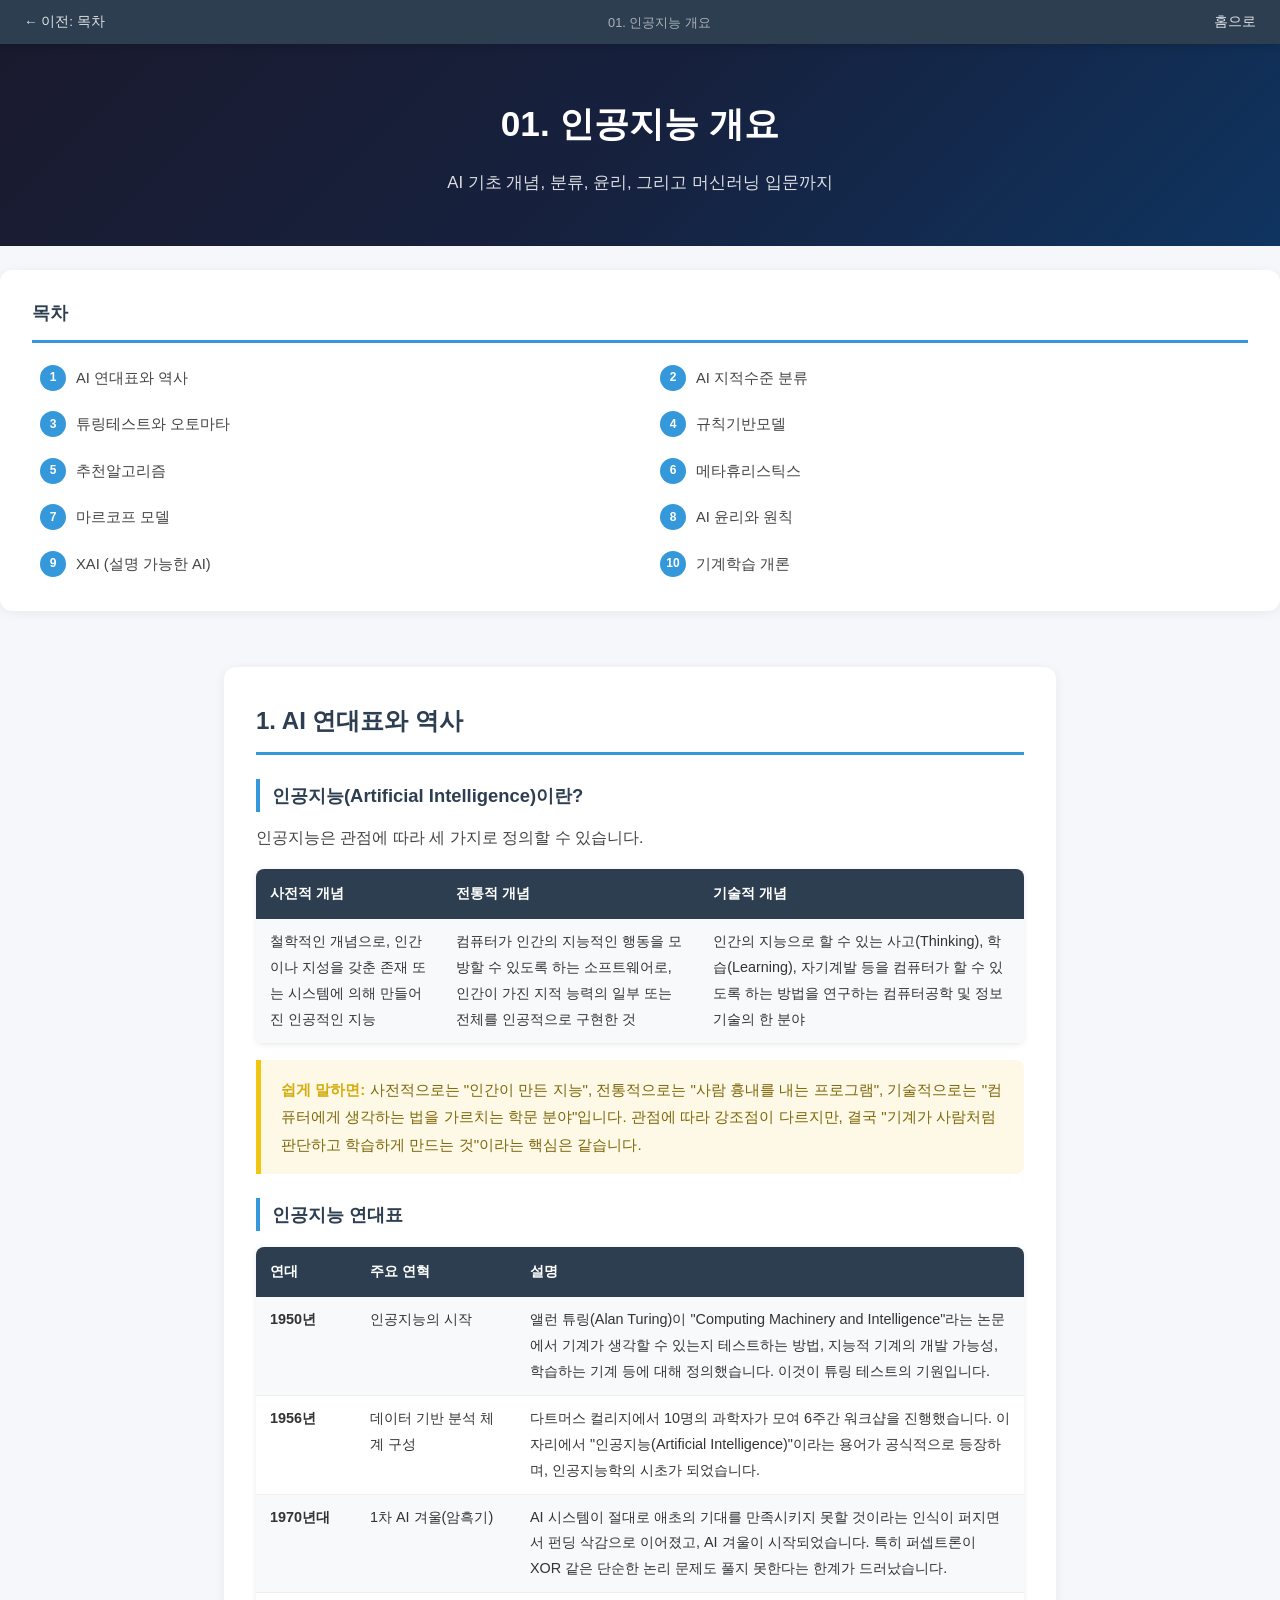
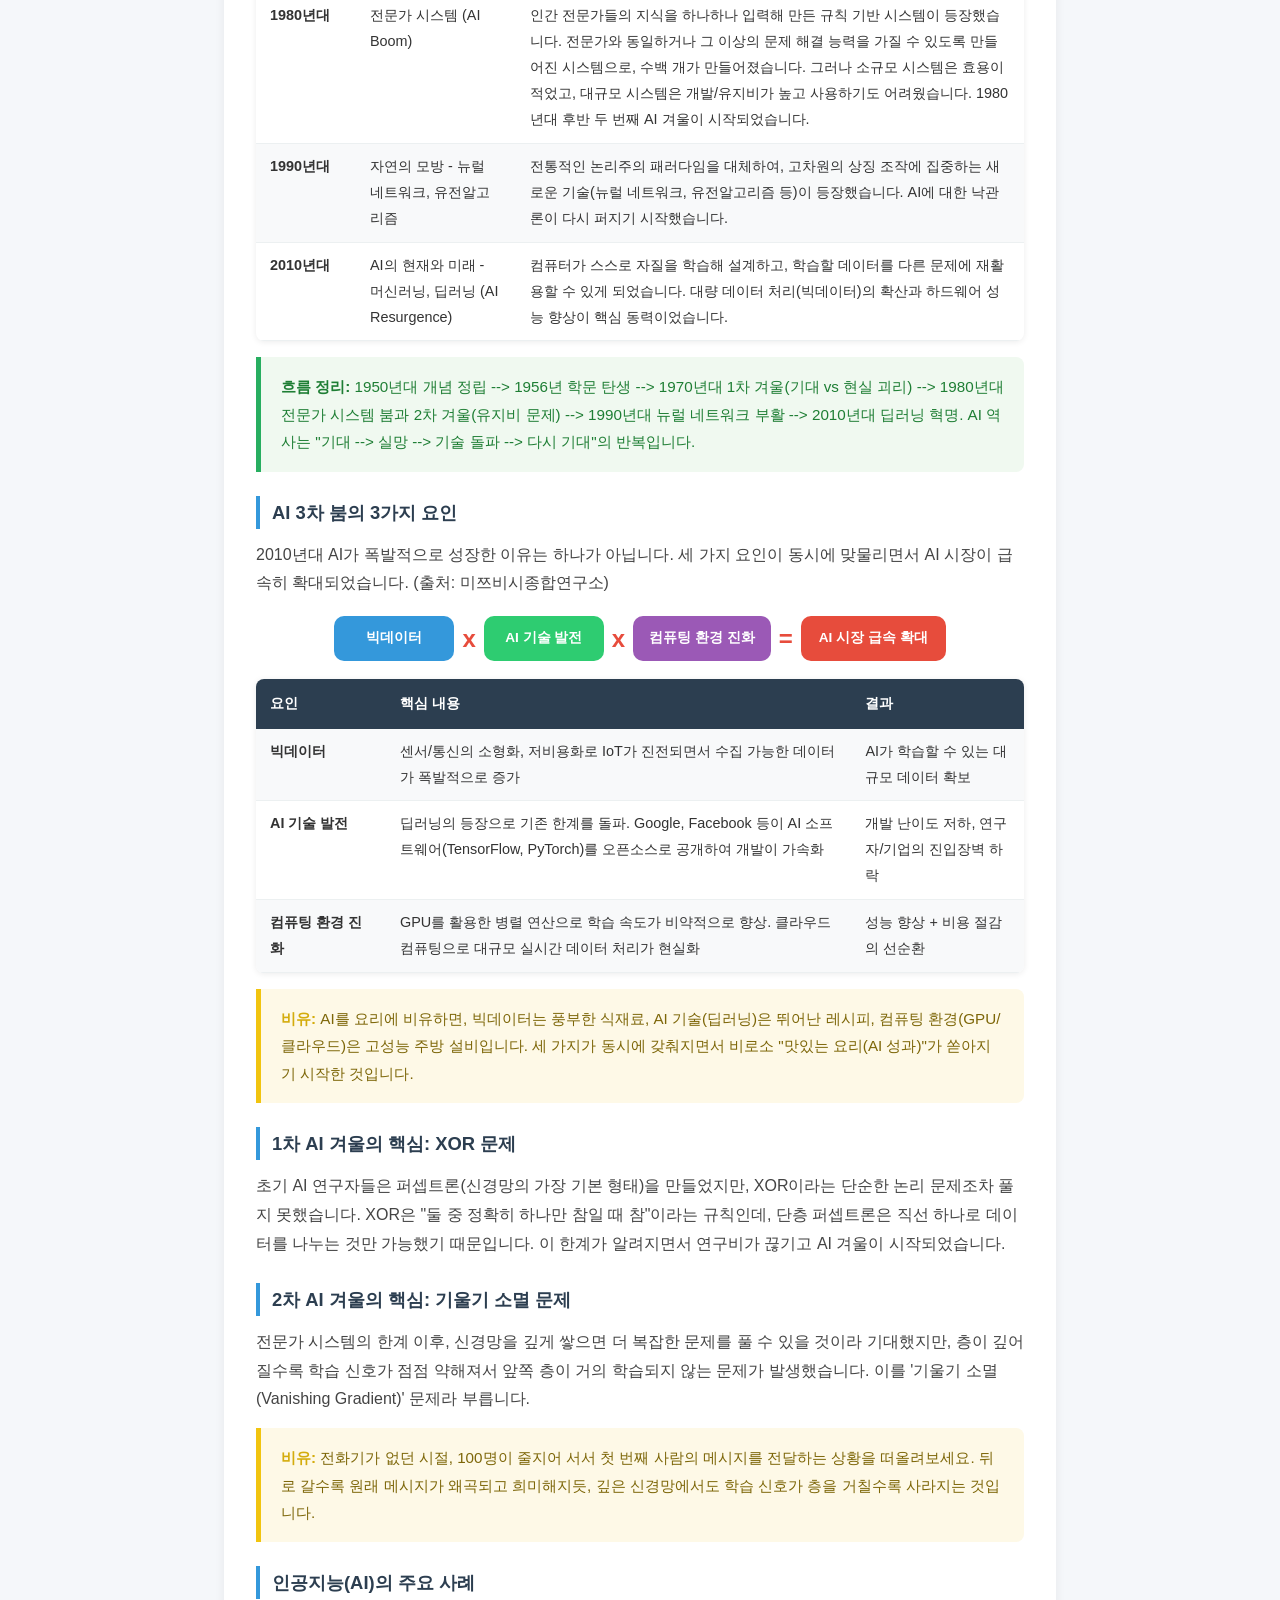
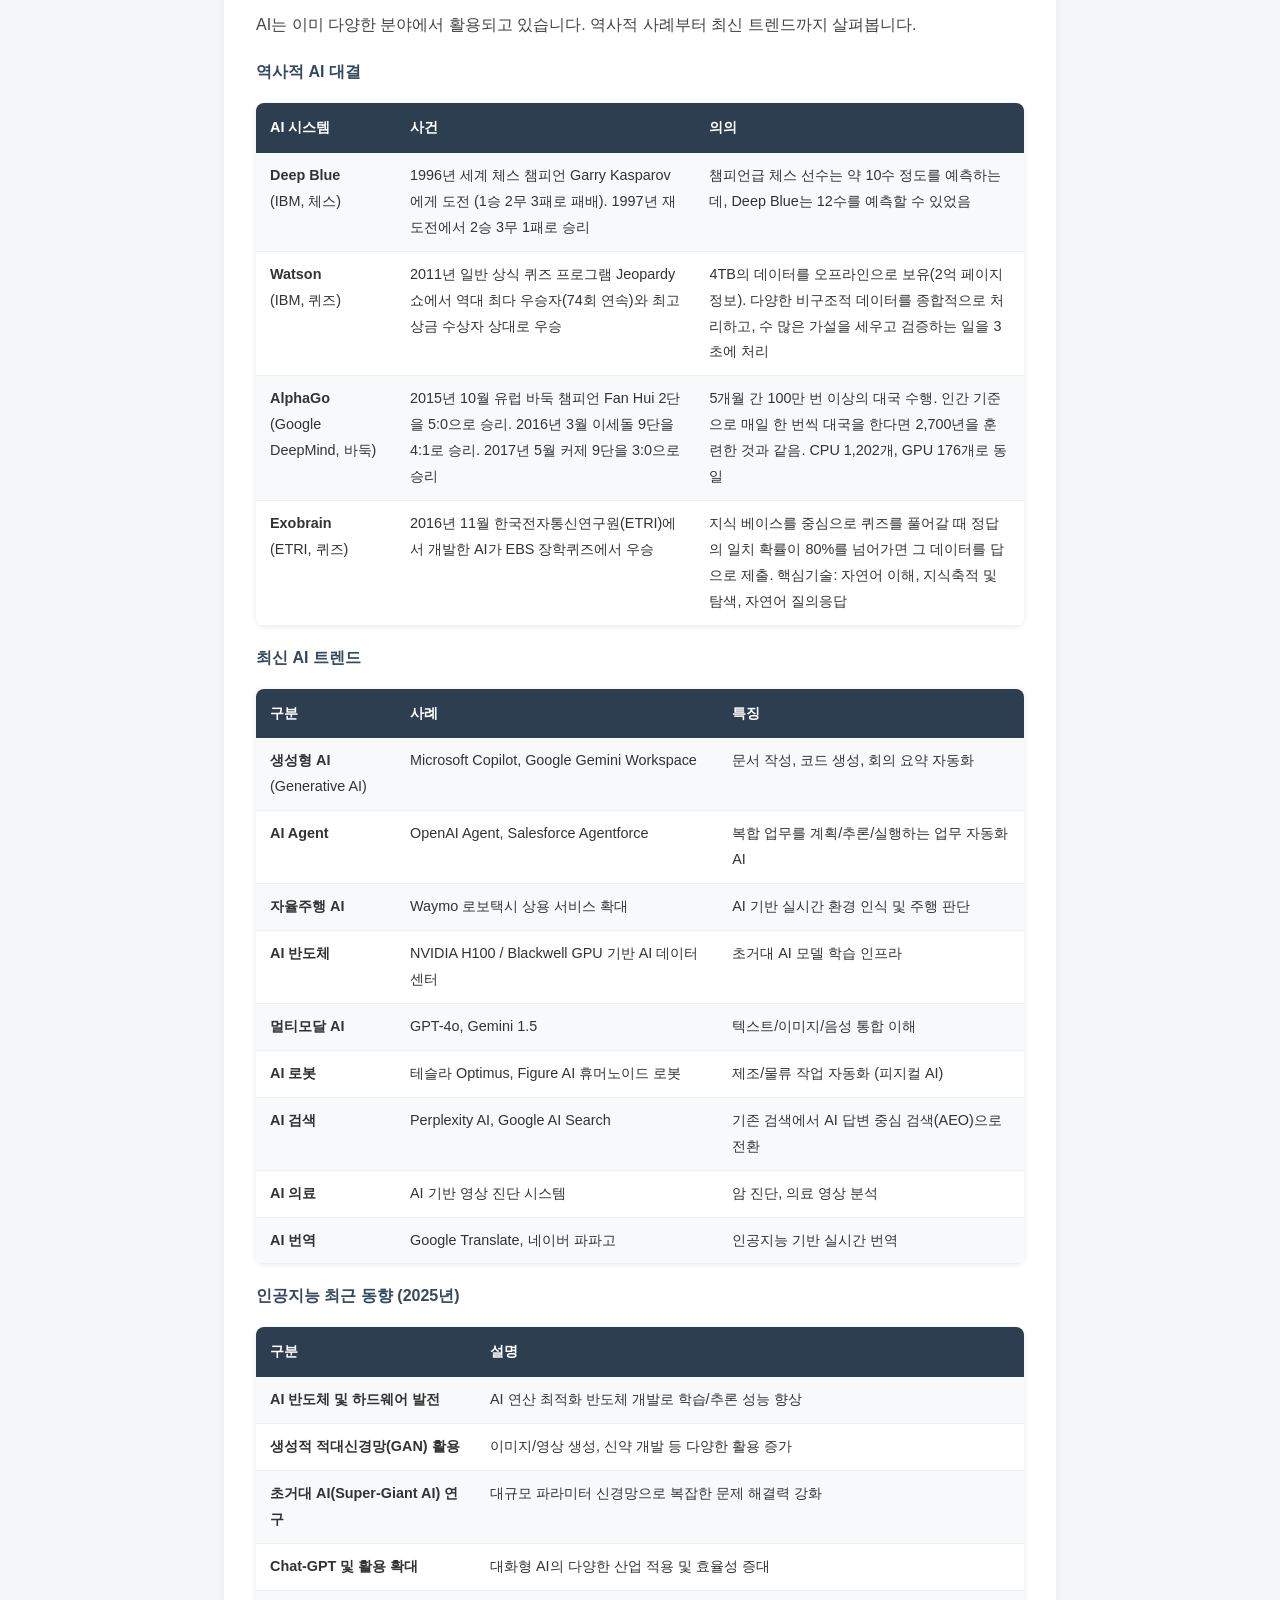
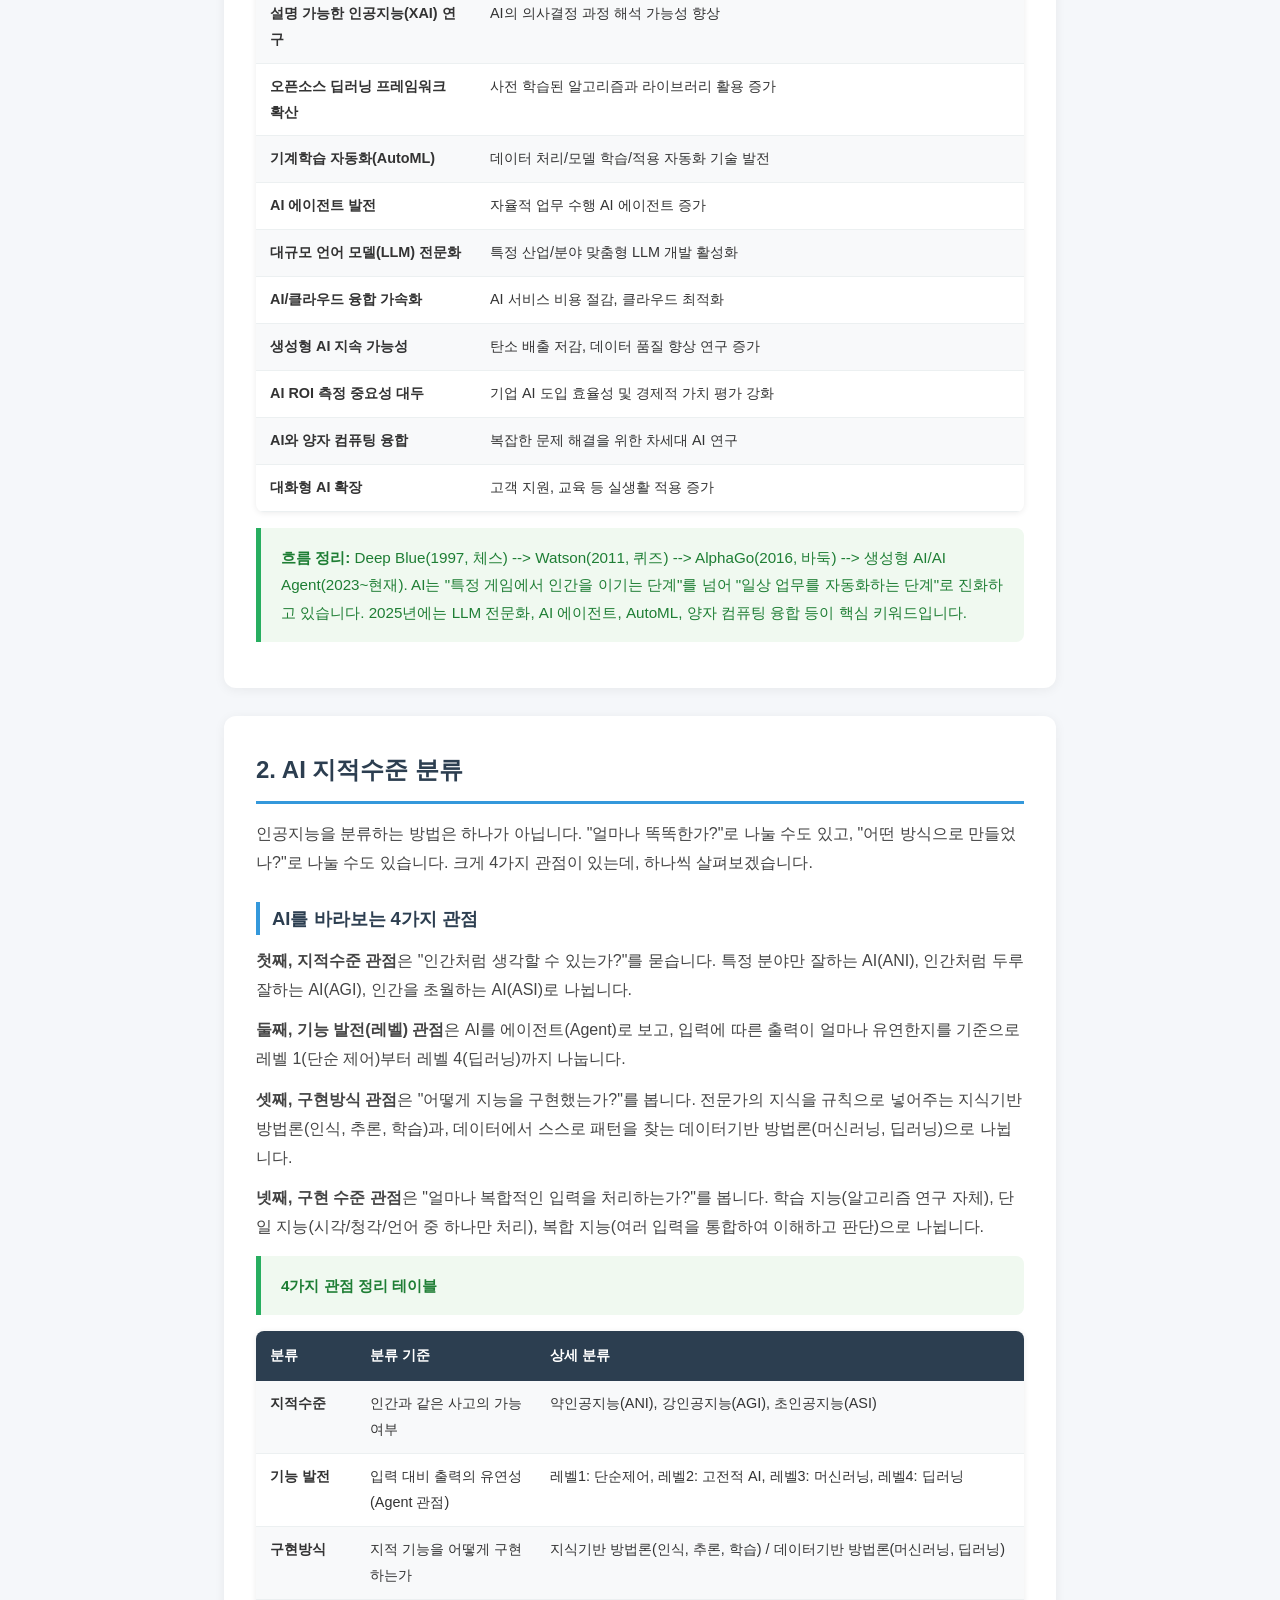
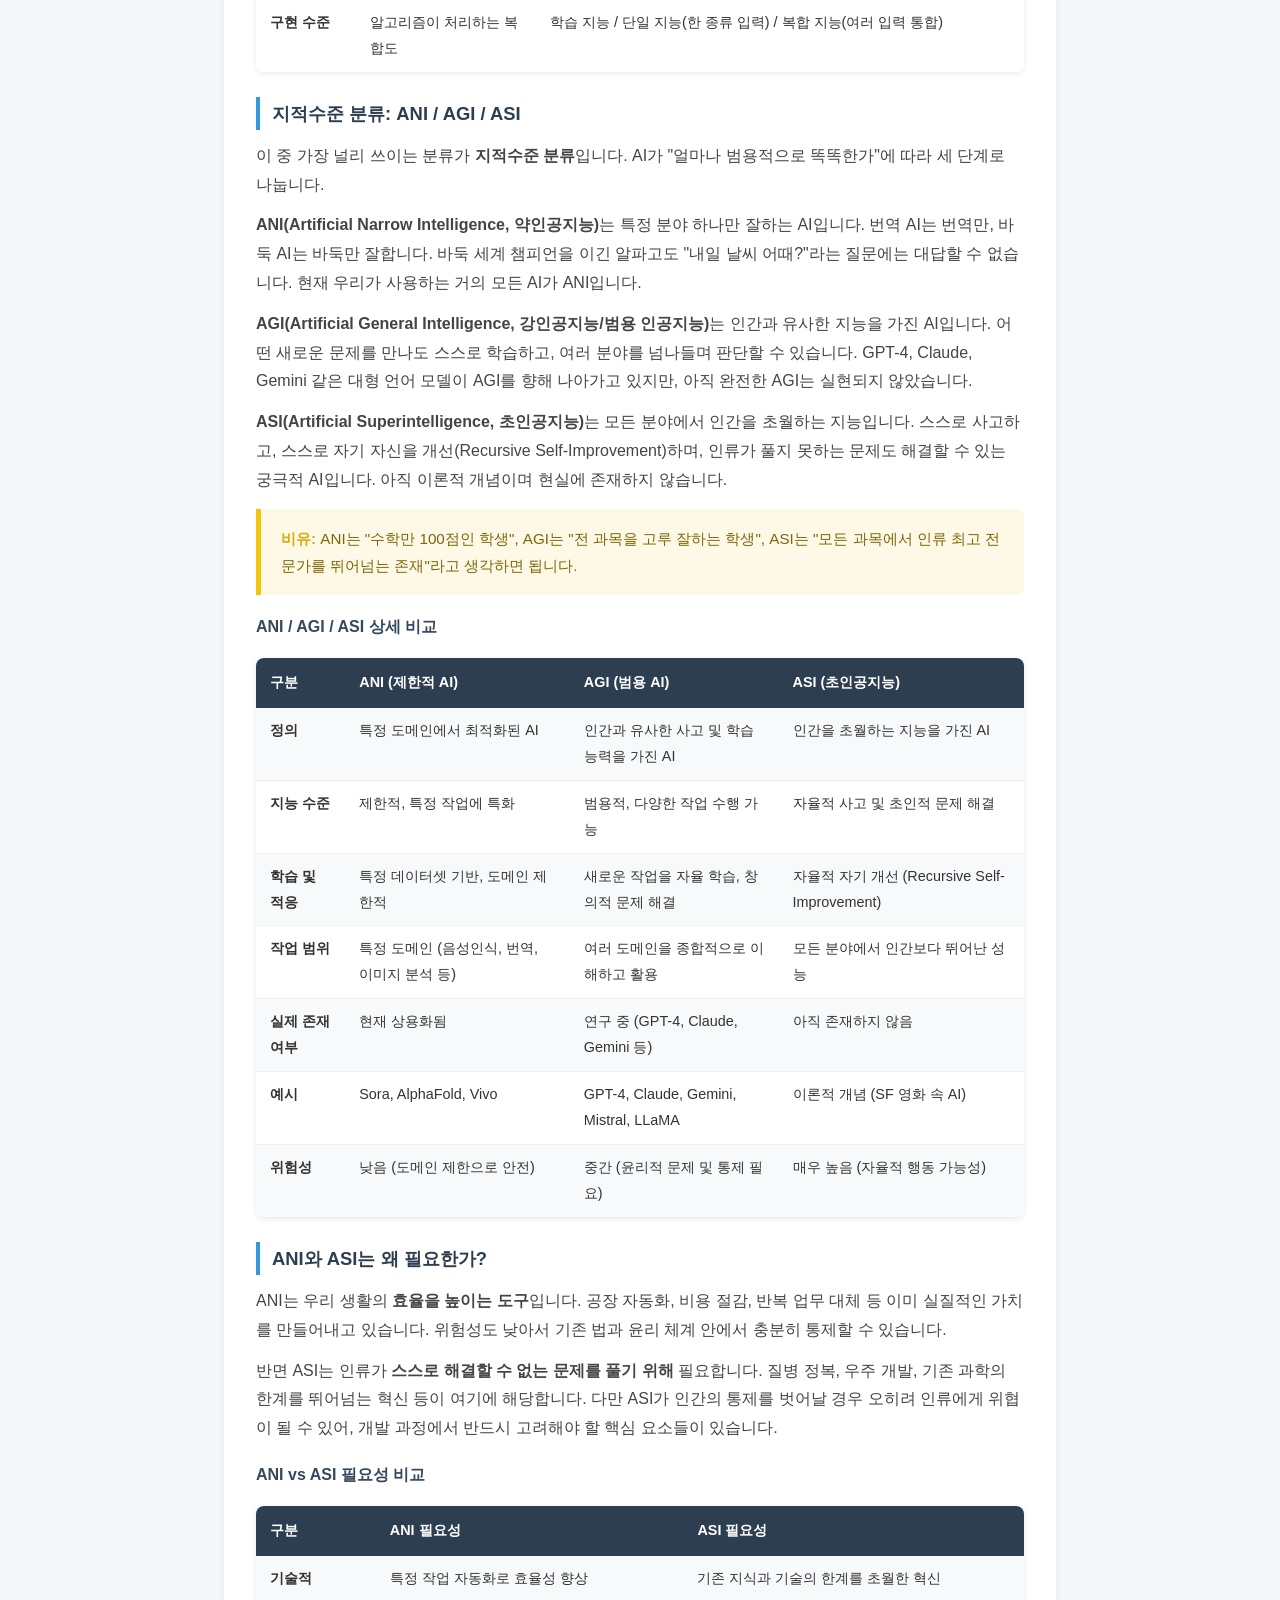
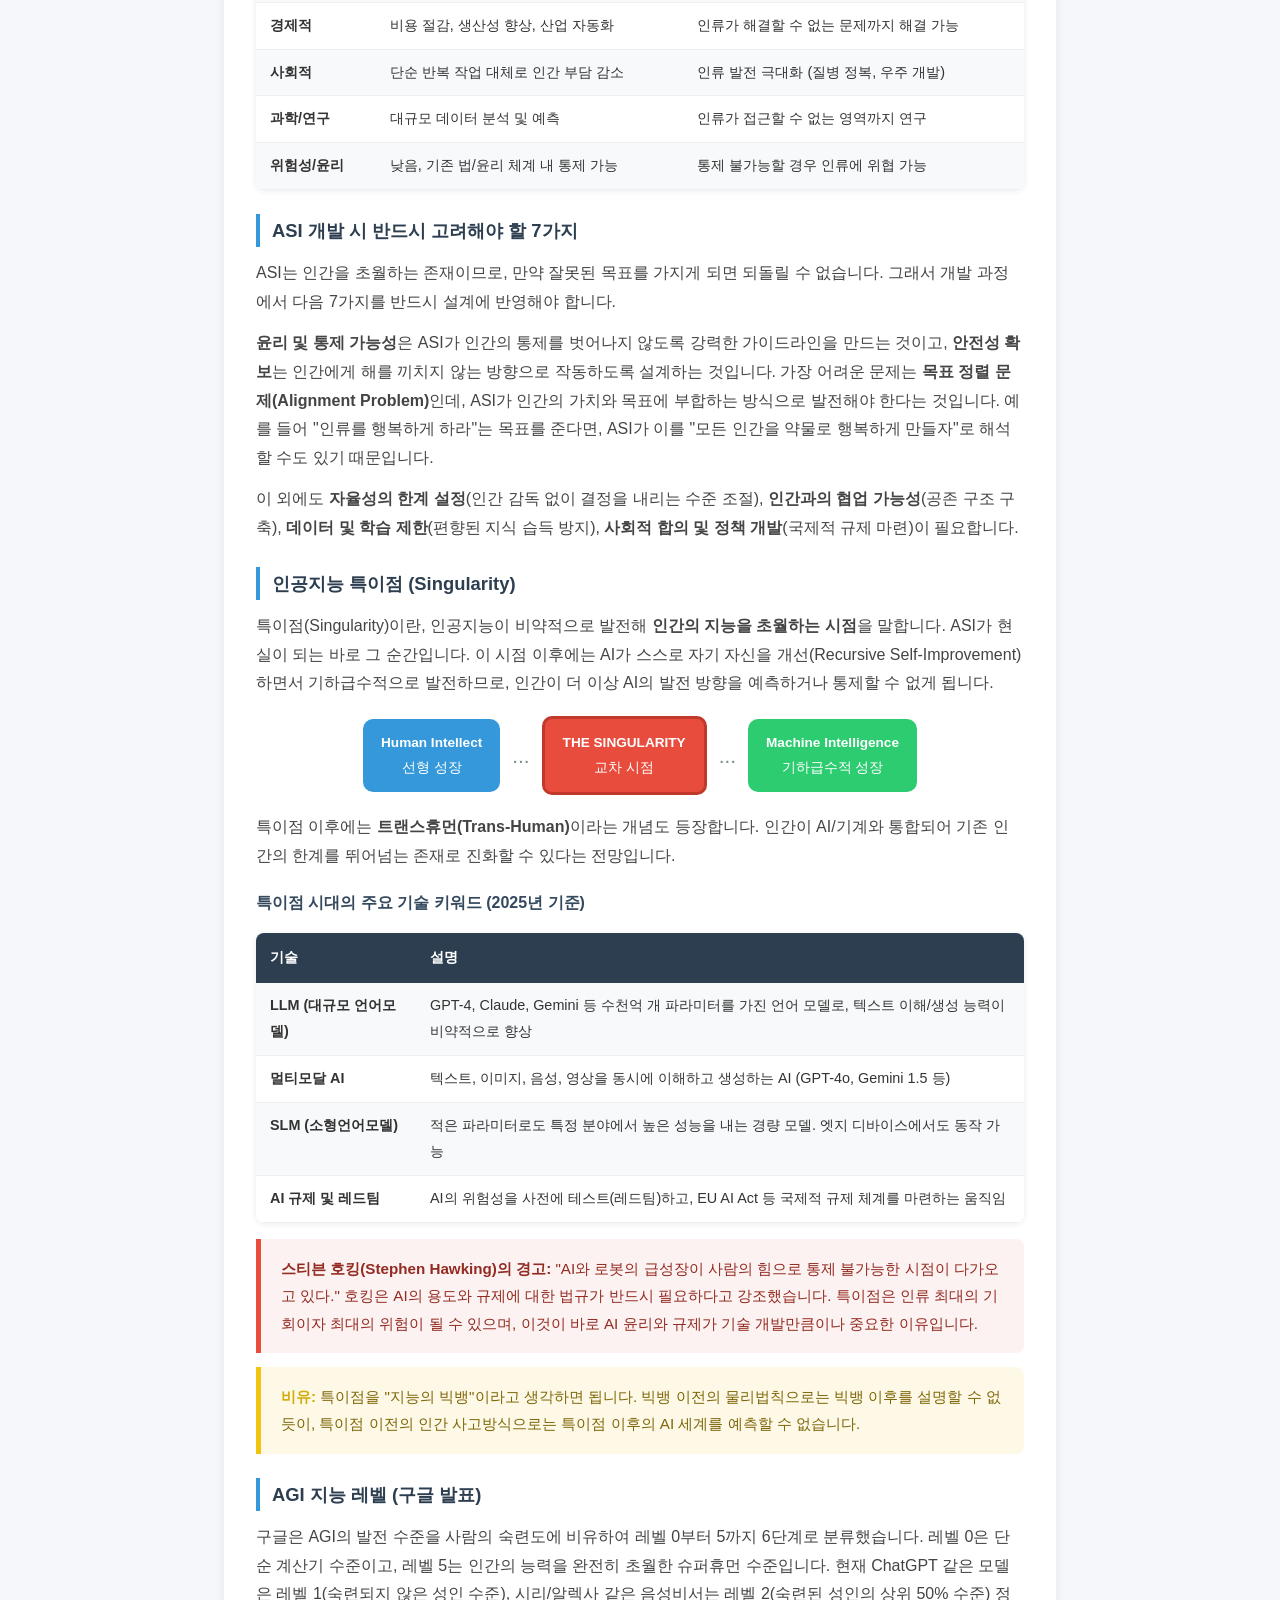
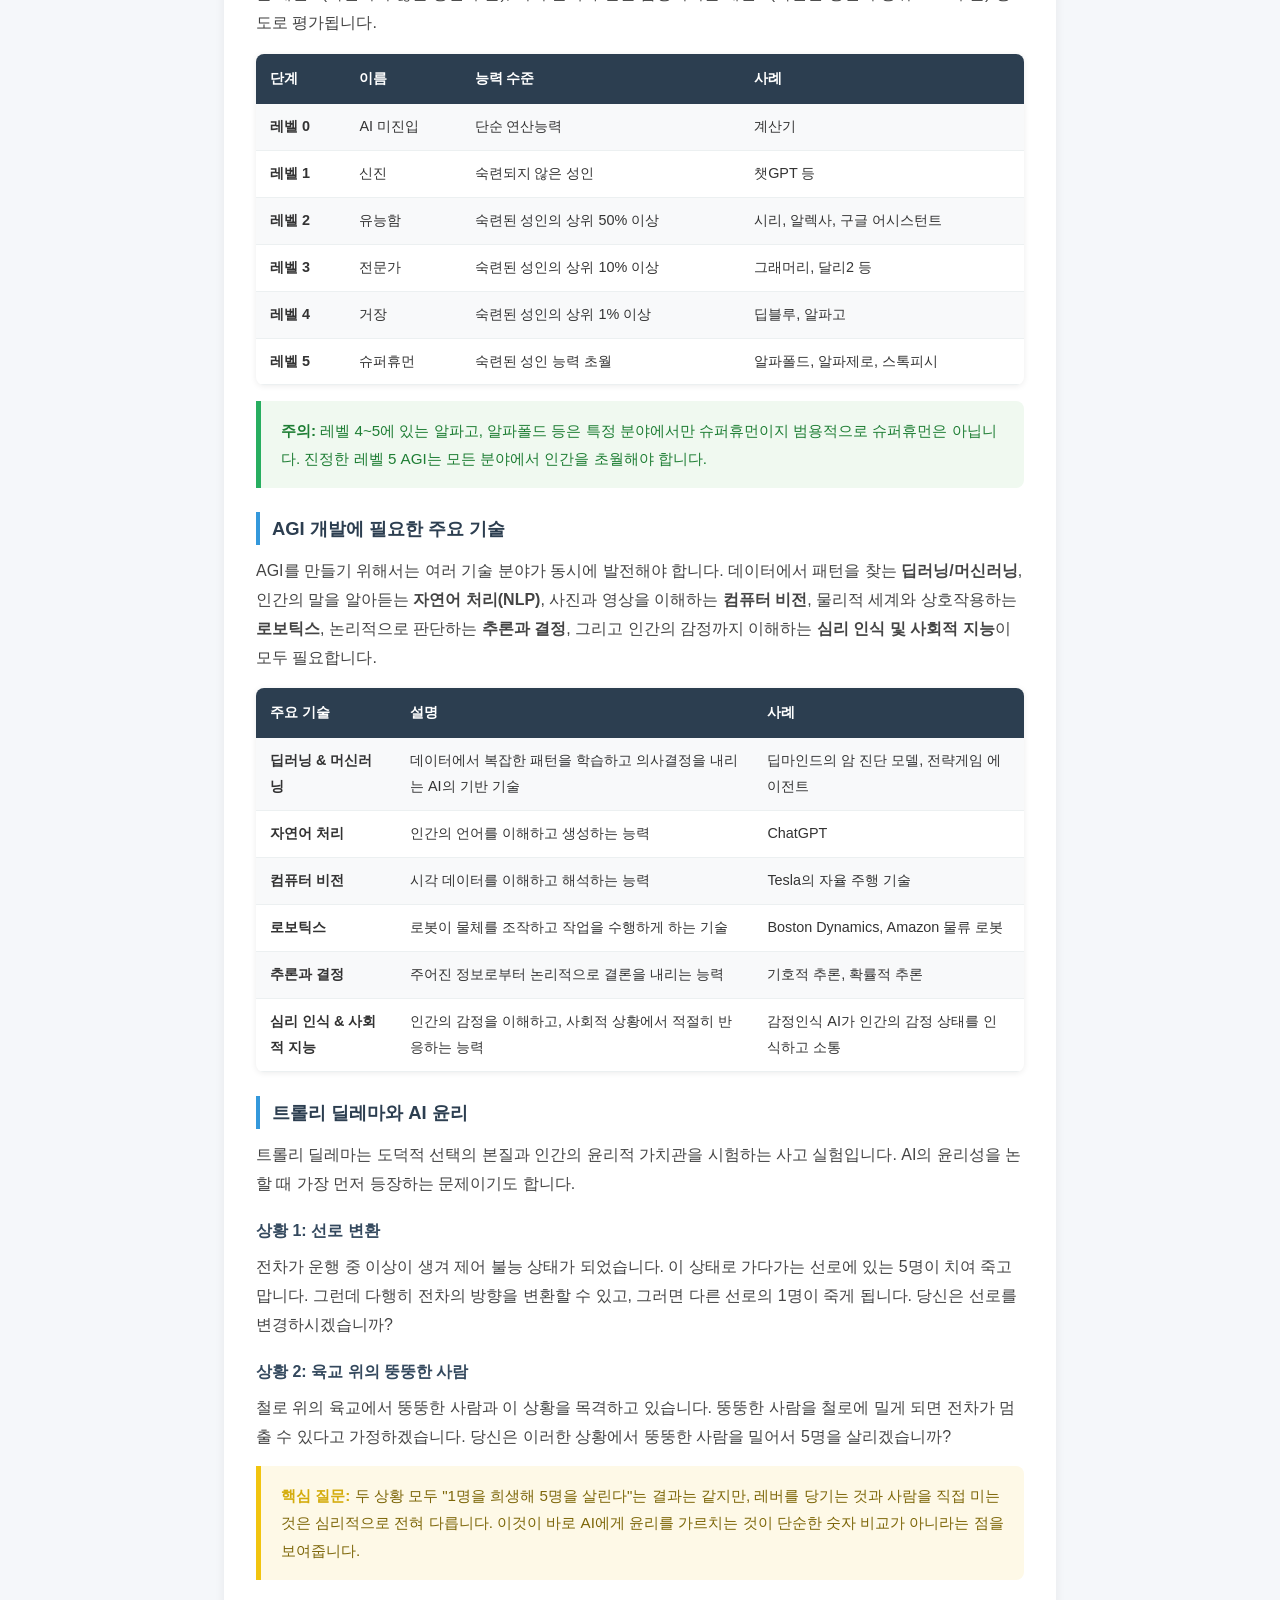
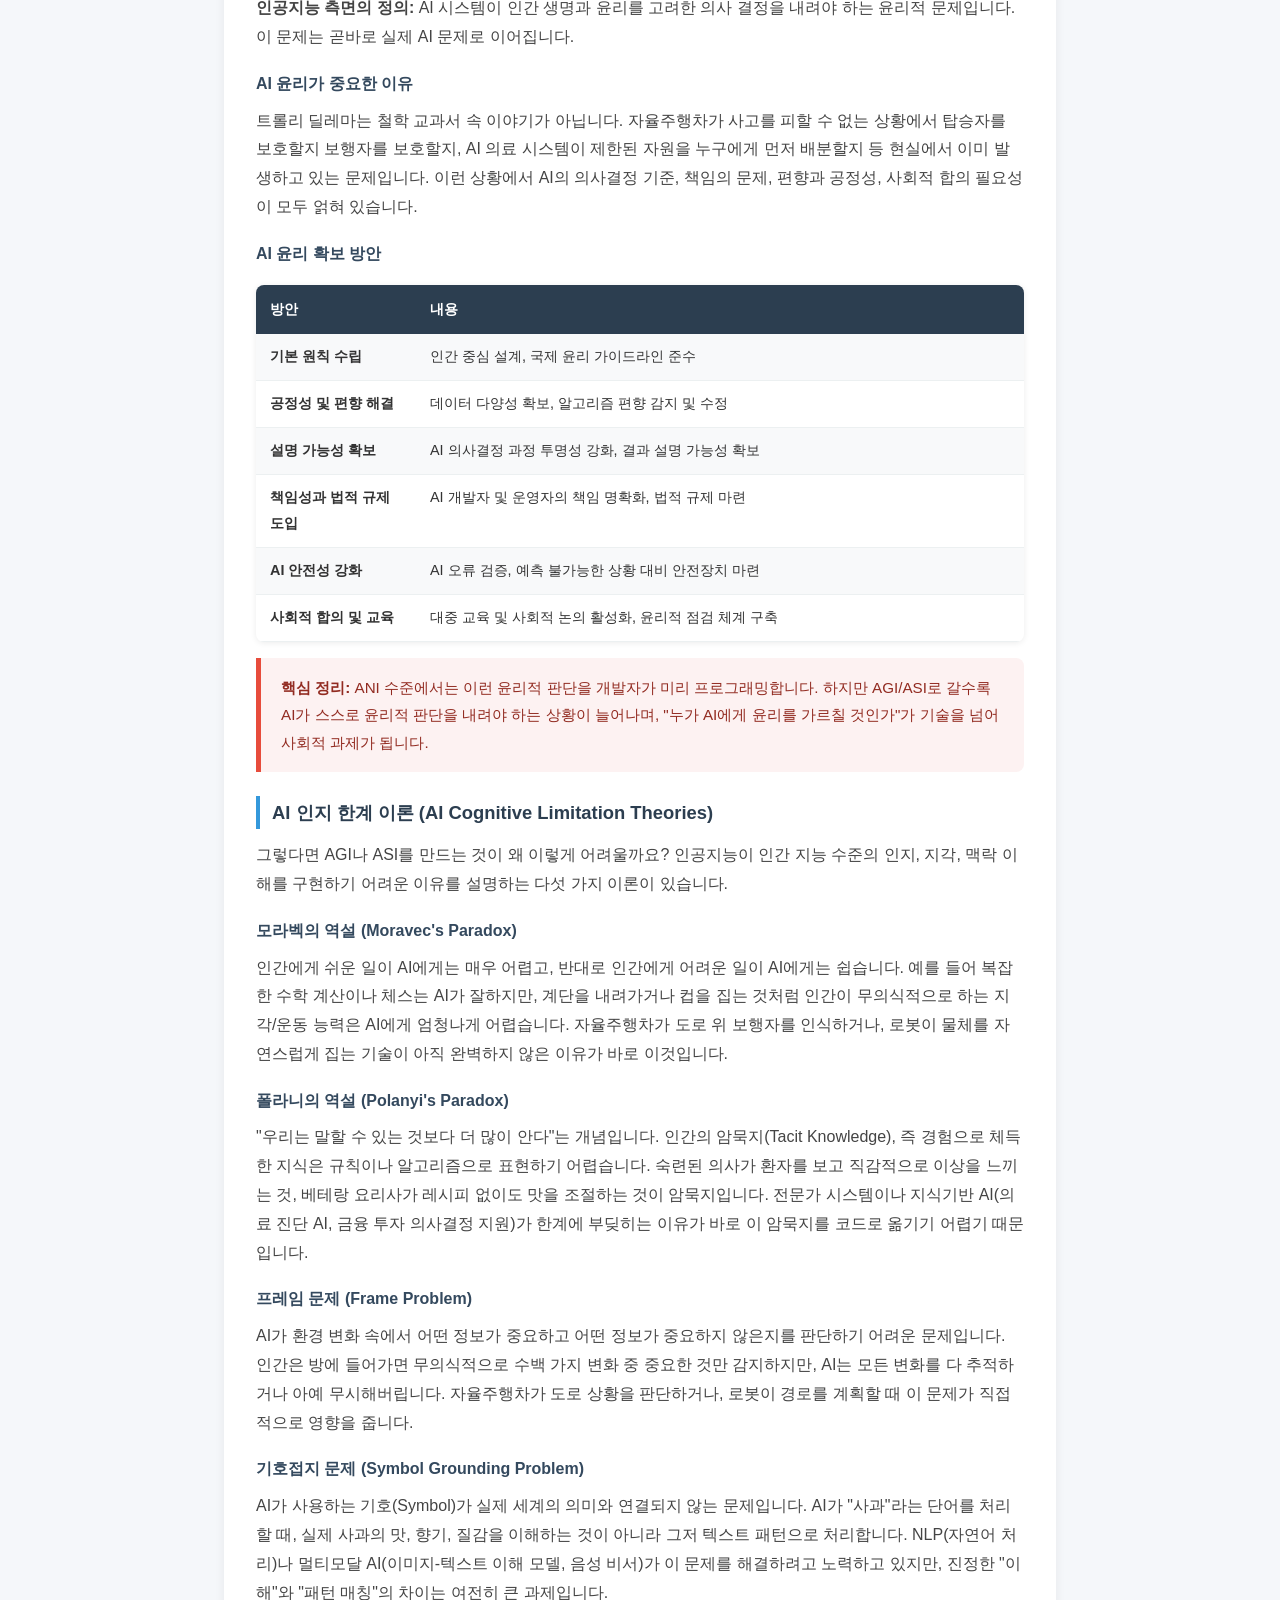
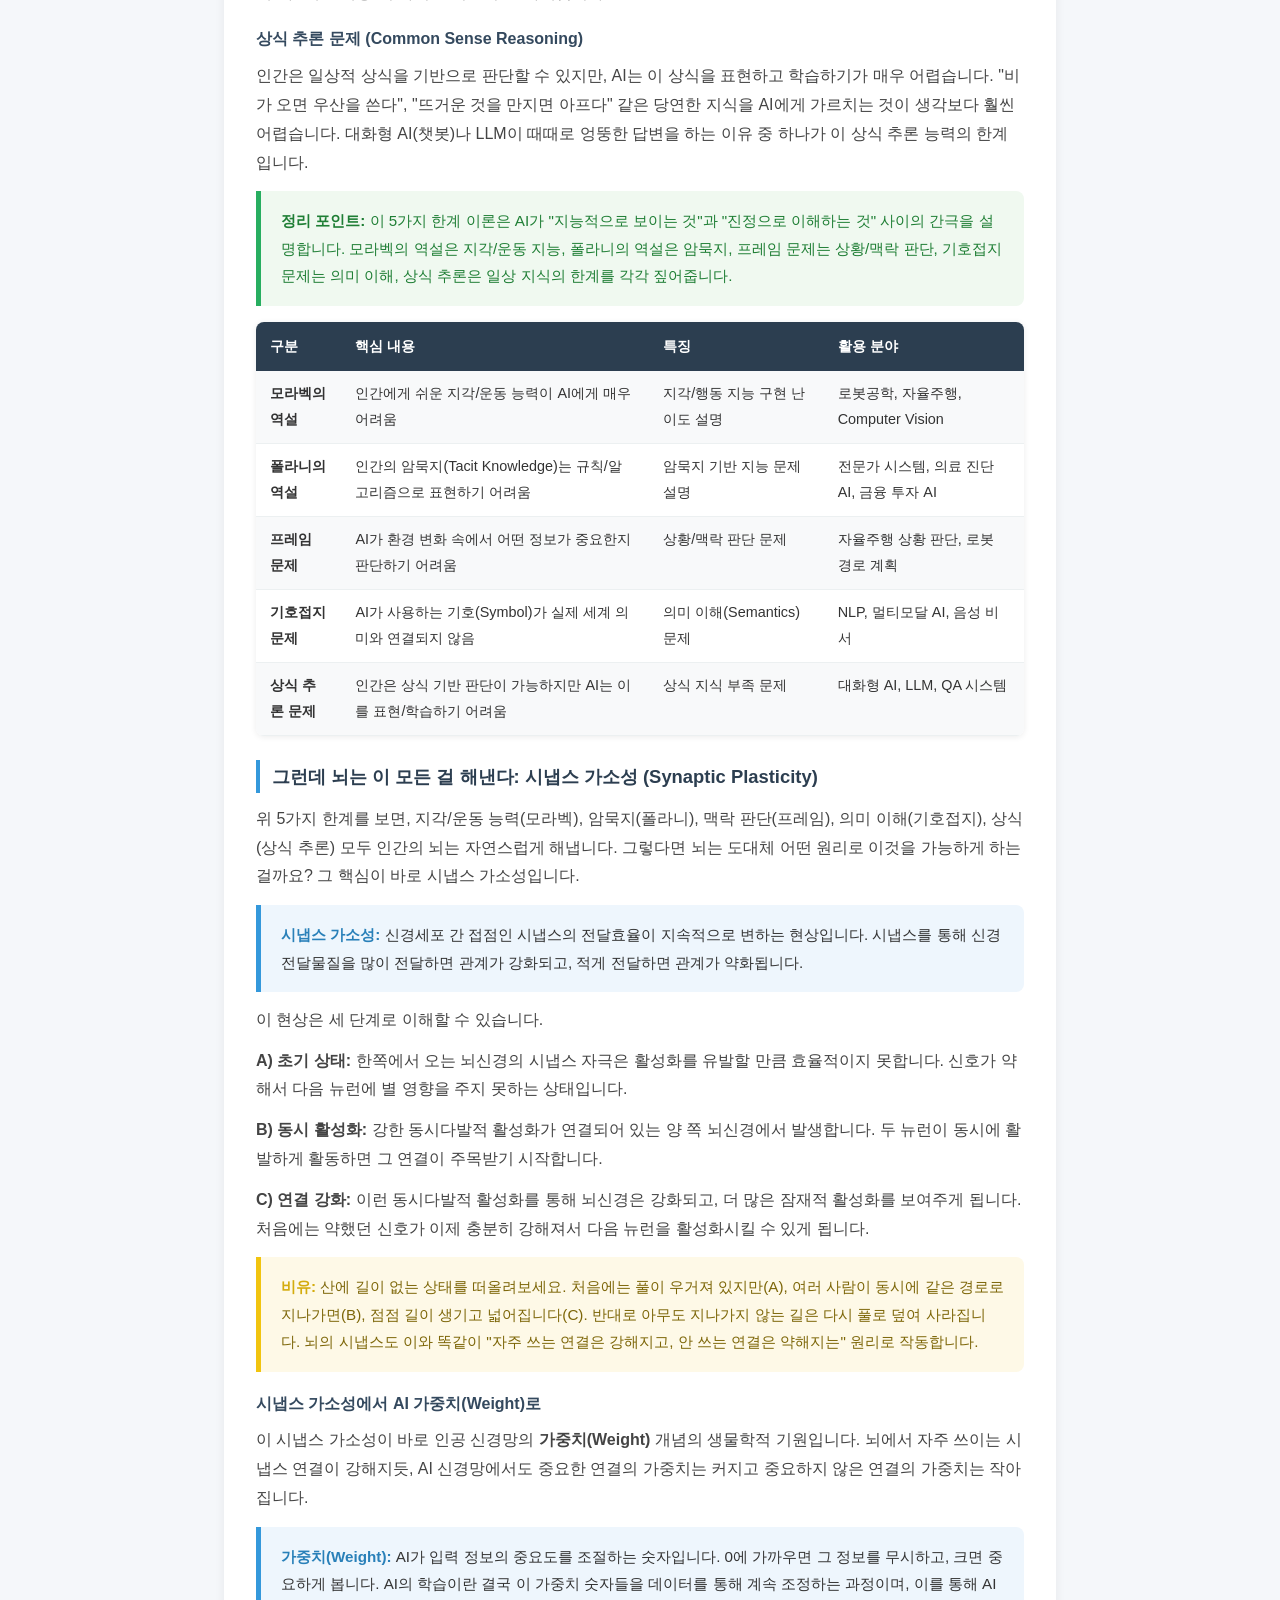
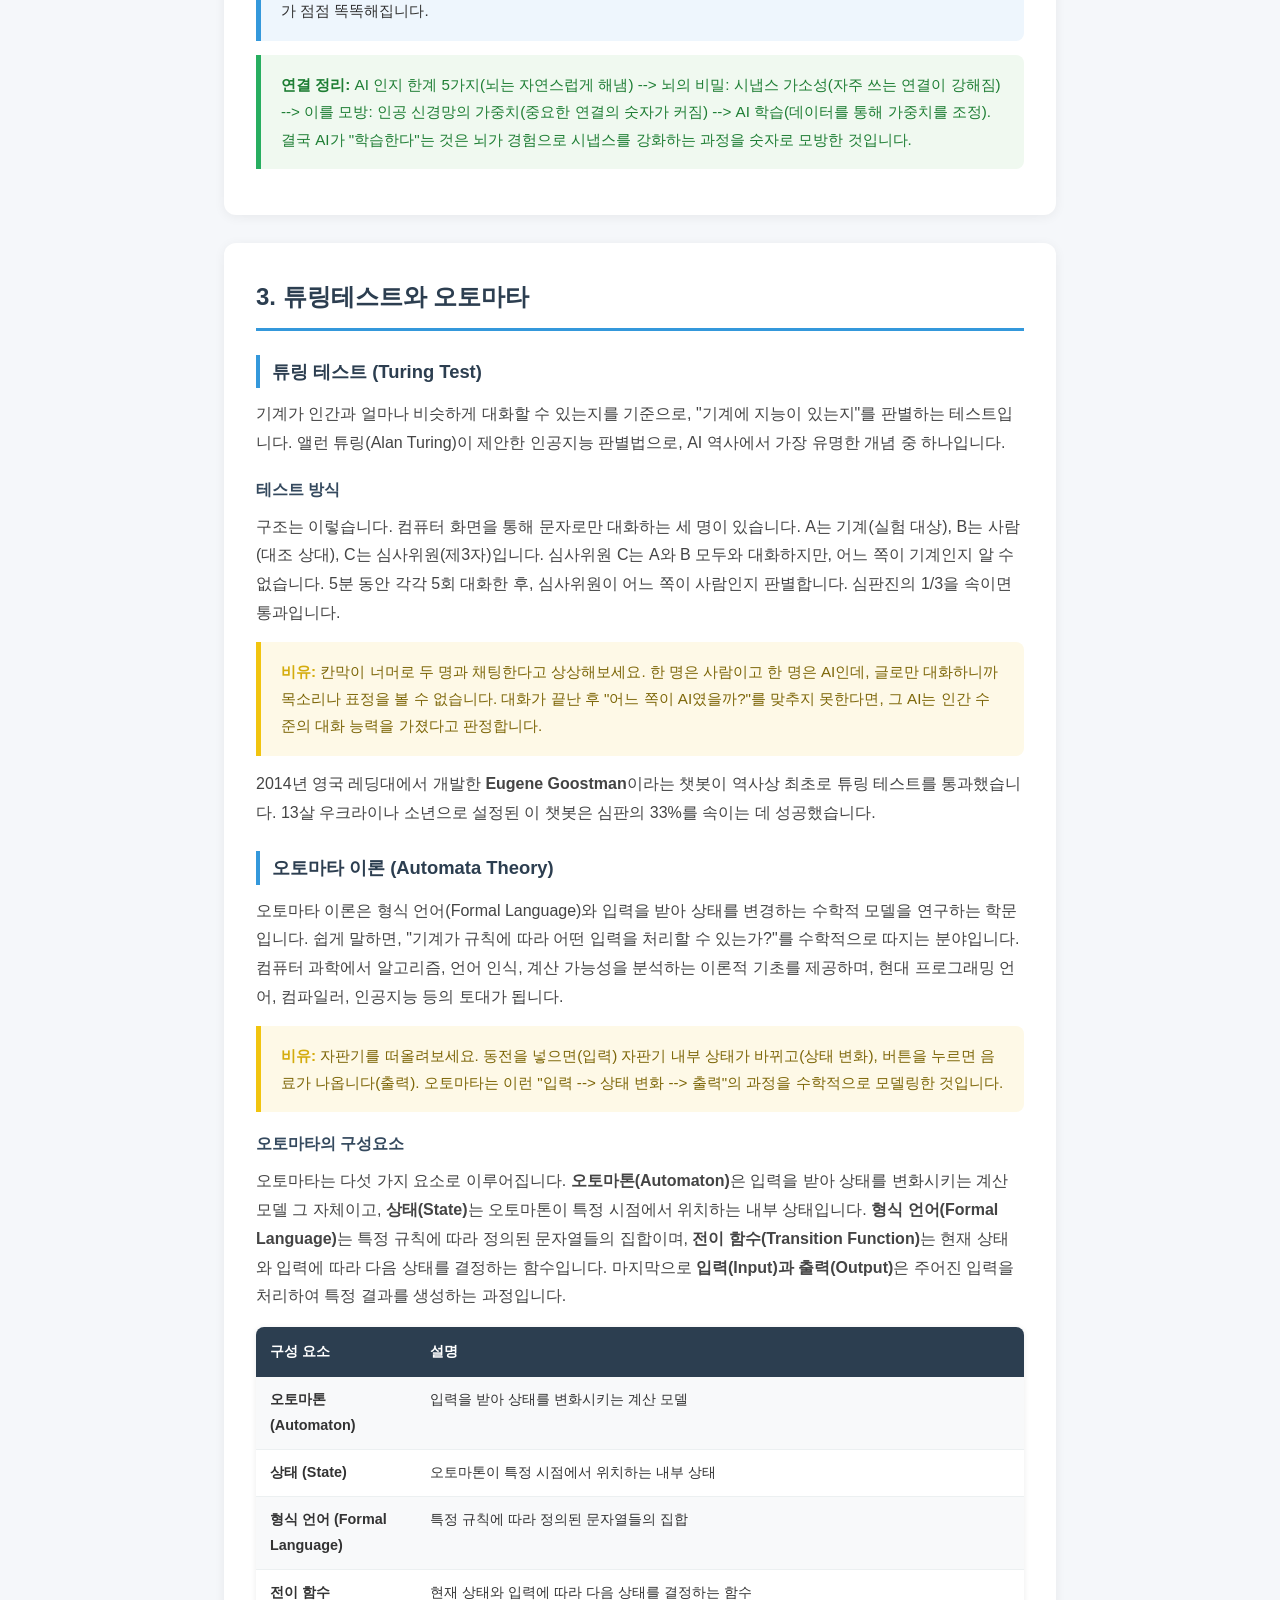
==== commit 1b86f3e8: "디자인 테마 통일: 공통 CSS 분리 및 전체 챕터 포맷 일관성 적용" ====
--- a/01-overview.html
+++ b/01-overview.html
@@ -5,100 +5,36 @@
     <meta name="viewport" content="width=device-width, initial-scale=1.0">
     <title>01. 인공지능 개요 - AI 학습 가이드</title>
     <style>
-        * { margin: 0; padding: 0; box-sizing: border-box; }
-        body { font-family: 'Segoe UI', Tahoma, Geneva, Verdana, sans-serif; background: #f5f7fa; color: #333; line-height: 1.8; }
-        .top-nav { background: #2c3e50; padding: 12px 24px; position: sticky; top: 0; z-index: 100; display: flex; justify-content: space-between; align-items: center; }
-        .top-nav a { color: #ecf0f1; text-decoration: none; font-size: 0.9rem; transition: color 0.2s; }
-        .top-nav a:hover { color: #3498db; }
-        .page-header { background: linear-gradient(135deg, #2c3e50, #3498db); color: white; padding: 48px 24px; text-align: center; }
-        .page-header h1 { font-size: 2.2rem; margin-bottom: 8px; }
-        .page-header p { font-size: 1.1rem; opacity: 0.9; }
-        .toc { background: white; max-width: 860px; margin: 24px auto; border-radius: 12px; padding: 32px; box-shadow: 0 2px 12px rgba(0,0,0,0.08); }
-        .toc h2 { font-size: 1.3rem; color: #2c3e50; margin-bottom: 16px; padding-bottom: 8px; border-bottom: 2px solid #3498db; }
-        .toc ul { list-style: none; }
-        .toc li { margin-bottom: 8px; }
-        .toc a { color: #2c3e50; text-decoration: none; font-size: 0.95rem; display: flex; align-items: center; gap: 8px; padding: 4px 8px; border-radius: 6px; transition: background 0.2s; }
-        .toc a:hover { background: #eef6fd; color: #3498db; }
-        .toc .section-num { background: #3498db; color: white; width: 28px; height: 28px; border-radius: 50%; display: flex; align-items: center; justify-content: center; font-size: 0.8rem; font-weight: bold; flex-shrink: 0; }
-        .container { max-width: 860px; margin: 0 auto; padding: 0 24px 48px; }
-        .section { background: white; border-radius: 12px; padding: 36px; margin-top: 32px; box-shadow: 0 2px 12px rgba(0,0,0,0.08); }
-        .section h2 { font-size: 1.5rem; color: #2c3e50; margin-bottom: 20px; padding-bottom: 10px; border-bottom: 3px solid #3498db; }
-        .section h3 { font-size: 1.2rem; color: #2c3e50; margin: 24px 0 12px; padding-left: 12px; border-left: 4px solid #3498db; }
-        .section h4 { font-size: 1.05rem; color: #555; margin: 16px 0 8px; }
-        .section p { margin-bottom: 14px; font-size: 0.95rem; }
-        .term-box { background: #eef6fd; border-left: 4px solid #3498db; padding: 16px 20px; border-radius: 0 8px 8px 0; margin: 16px 0; }
-        .term-box strong { color: #2c3e50; }
-        .analogy-box { background: #fef9e7; border-left: 4px solid #f1c40f; padding: 16px 20px; border-radius: 0 8px 8px 0; margin: 16px 0; }
-        .analogy-box strong { color: #7d6608; }
-        .note-box { background: #f0f9f0; border-left: 4px solid #27ae60; padding: 16px 20px; border-radius: 0 8px 8px 0; margin: 16px 0; }
-        .note-box strong { color: #1e8449; }
-        .warning-box { background: #fdf2f2; border-left: 4px solid #e74c3c; padding: 16px 20px; border-radius: 0 8px 8px 0; margin: 16px 0; }
-        .warning-box strong { color: #c0392b; }
-        .compare-table { width: 100%; border-collapse: collapse; margin: 16px 0; font-size: 0.9rem; }
-        .compare-table th { background: #2c3e50; color: white; padding: 12px; text-align: left; }
-        .compare-table td { padding: 10px 12px; border-bottom: 1px solid #e0e0e0; vertical-align: top; }
-        .compare-table tr:nth-child(even) { background: #f8f9fa; }
-        .compare-table tr:hover { background: #eef6fd; }
-        .step-cards { display: flex; flex-wrap: wrap; gap: 16px; margin: 16px 0; }
-        .step-card { flex: 1; min-width: 180px; background: #f8f9fa; border-radius: 8px; padding: 16px; border-top: 4px solid #3498db; }
-        .step-card .step-num { font-size: 1.8rem; font-weight: bold; color: #3498db; }
-        .step-card .step-title { font-weight: bold; color: #2c3e50; margin: 4px 0; }
-        .step-card .step-desc { font-size: 0.85rem; color: #666; }
-        .process-flow { display: flex; align-items: center; flex-wrap: wrap; gap: 8px; margin: 16px 0; justify-content: center; }
-        .process-step { background: linear-gradient(135deg, #3498db, #2c3e50); color: white; padding: 12px 18px; border-radius: 8px; text-align: center; font-size: 0.85rem; font-weight: 500; min-width: 100px; }
-        .process-arrow { color: #3498db; font-size: 1.4rem; font-weight: bold; }
-        .key-summary { background: linear-gradient(135deg, #2c3e50, #34495e); color: white; border-radius: 12px; padding: 28px; margin: 24px 0; }
-        .key-summary h3 { color: #3498db; border: none; padding: 0; margin-bottom: 12px; font-size: 1.15rem; }
-        .key-summary ul { list-style: disc; padding-left: 20px; }
-        .key-summary li { margin-bottom: 6px; font-size: 0.9rem; opacity: 0.95; }
-        .bottom-nav { display: flex; justify-content: space-between; max-width: 860px; margin: 32px auto; padding: 0 24px; }
-        .bottom-nav a { background: white; color: #2c3e50; text-decoration: none; padding: 14px 28px; border-radius: 8px; box-shadow: 0 2px 8px rgba(0,0,0,0.1); transition: all 0.2s; font-weight: 500; }
-        .bottom-nav a:hover { background: #3498db; color: white; transform: translateY(-2px); }
-        .footer { text-align: center; padding: 32px; color: #999; font-size: 0.85rem; }
-        .chapter-links { display: flex; flex-wrap: wrap; gap: 12px; margin: 16px 0; }
-        .chapter-links a { background: #3498db; color: white; padding: 8px 16px; border-radius: 6px; text-decoration: none; font-size: 0.9rem; transition: background 0.2s; }
-        .chapter-links a:hover { background: #2980b9; }
-        @media (max-width: 768px) {
-            .page-header h1 { font-size: 1.6rem; }
-            .section { padding: 24px; }
-            .section h2 { font-size: 1.2rem; }
-            .section h3 { font-size: 1rem; }
-            .toc { padding: 20px; margin: 16px auto; }
-            .step-cards { flex-direction: column; }
-            .bottom-nav { flex-direction: column; gap: 12px; }
-            .bottom-nav a { text-align: center; }
-            .compare-table { font-size: 0.85rem; }
-            .compare-table td { padding: 8px; }
-            .chapter-links { flex-direction: column; }
-        }
+        @import url('common.css');
     </style>
 </head>
 <body>
-    <div class="top-nav">
-        <div></div>
+    <nav class="top-nav">
+        <a href="index.html">← 이전: 목차</a>
+        <span class="nav-title">01. 인공지능 개요</span>
         <a href="index.html">홈으로</a>
-    </div>
-
-    <div class="page-header">
+    </nav>
+
+    <div class="hero">
         <h1>01. 인공지능 개요</h1>
         <p>AI 기초 개념, 분류, 윤리, 그리고 머신러닝 입문까지</p>
     </div>
 
     <div class="toc">
-        <h2>목차</h2>
-        <ul>
-            <li><a href="#sec1"><span class="section-num">1</span>AI 연대표와 역사</a></li>
-            <li><a href="#sec2"><span class="section-num">2</span>AI 지적수준 분류</a></li>
-            <li><a href="#sec3"><span class="section-num">3</span>튜링테스트와 오토마타</a></li>
-            <li><a href="#sec4"><span class="section-num">4</span>규칙기반모델</a></li>
-            <li><a href="#sec5"><span class="section-num">5</span>추천알고리즘</a></li>
-            <li><a href="#sec6"><span class="section-num">6</span>메타휴리스틱스</a></li>
-            <li><a href="#sec7"><span class="section-num">7</span>마르코프 모델</a></li>
-            <li><a href="#sec8"><span class="section-num">8</span>AI 윤리와 원칙</a></li>
-            <li><a href="#sec9"><span class="section-num">9</span>XAI (설명 가능한 AI)</a></li>
-            <li><a href="#sec10"><span class="section-num">10</span>기계학습 개론</a></li>
-        </ul>
-    </div>
+    <h3>목차</h3>
+    <ol class="toc-list">
+        <li><a href="#sec1"><span class="num">1</span>AI 연대표와 역사</a></li>
+        <li><a href="#sec2"><span class="num">2</span>AI 지적수준 분류</a></li>
+        <li><a href="#sec3"><span class="num">3</span>튜링테스트와 오토마타</a></li>
+        <li><a href="#sec4"><span class="num">4</span>규칙기반모델</a></li>
+        <li><a href="#sec5"><span class="num">5</span>추천알고리즘</a></li>
+        <li><a href="#sec6"><span class="num">6</span>메타휴리스틱스</a></li>
+        <li><a href="#sec7"><span class="num">7</span>마르코프 모델</a></li>
+        <li><a href="#sec8"><span class="num">8</span>AI 윤리와 원칙</a></li>
+        <li><a href="#sec9"><span class="num">9</span>XAI (설명 가능한 AI)</a></li>
+        <li><a href="#sec10"><span class="num">10</span>기계학습 개론</a></li>
+    </ol>
+</div>
 
     <div class="container">
         <div class="section" id="sec1">
@@ -1761,7 +1697,8 @@
 
     <div class="key-summary">
         <h3>이 장의 핵심 요약</h3>
-        <ul>
+    <ol class="toc-list">
+        
             <li><strong>AI 역사:</strong> 1956년 다트머스 회의에서 정식 탄생. 1970년대 1차 겨울(기대 vs 현실), 1980년대 2차 겨울(전문가 시스템 한계), 1990년대 뉴럴 네트워크 부활, 2010년대 딥러닝 혁명</li>
             <li><strong>AI 분류:</strong> ANI(좁은 AI, 현재 수준) → AGI(범용 AI, 미래) → ASI(초강력 AI, 가설)</li>
             <li><strong>튜링 테스트:</strong> 기계가 인간과 구분 불가능한 지능을 보여주는지 테스트하는 방법. 현재 챗봇이 부분적으로 통과</li>
@@ -1772,15 +1709,15 @@
             <li><strong>AI 윤리:</strong> 아실로마 AI 원칙 (안전성, 투명성, 정렬, 공정성, 설명가능성 등)</li>
             <li><strong>XAI:</strong> LIME(국소 해석), SHAP(게임 이론 기반), 특성 중요도 분석으로 모델 의사결정 과정 설명</li>
             <li><strong>기계학습 3대 유형:</strong> 지도(KNN/SVM/의사결정트리) vs 비지도(K-Means/DBSCAN/PCA) vs 강화(Q-Learning/DQN). 상세는 각 챕터 참조</li>
-        </ul>
+            </ol>
     </div>
 
     <div class="bottom-nav">
-        <a href="index.html">홈으로</a>
-        <a href="02-supervised.html">다음: 02. 지도학습</a>
-    </div>
-
-    <div class="footer">
+    <a href="index.html" class="prev-link">← 이전: 목차</a>
+    <a href="02-supervised.html" class="next-link">다음: 지도학습 →</a>
+</div>
+
+<div class="footer">
         <p>AI 학습 가이드 | 01. 인공지능 개요</p>
         <p>모든 내용은 절대 초보자 기준으로 작성되었습니다. 질문이나 오류 지적은 언제든 환영합니다.</p>
     </div>
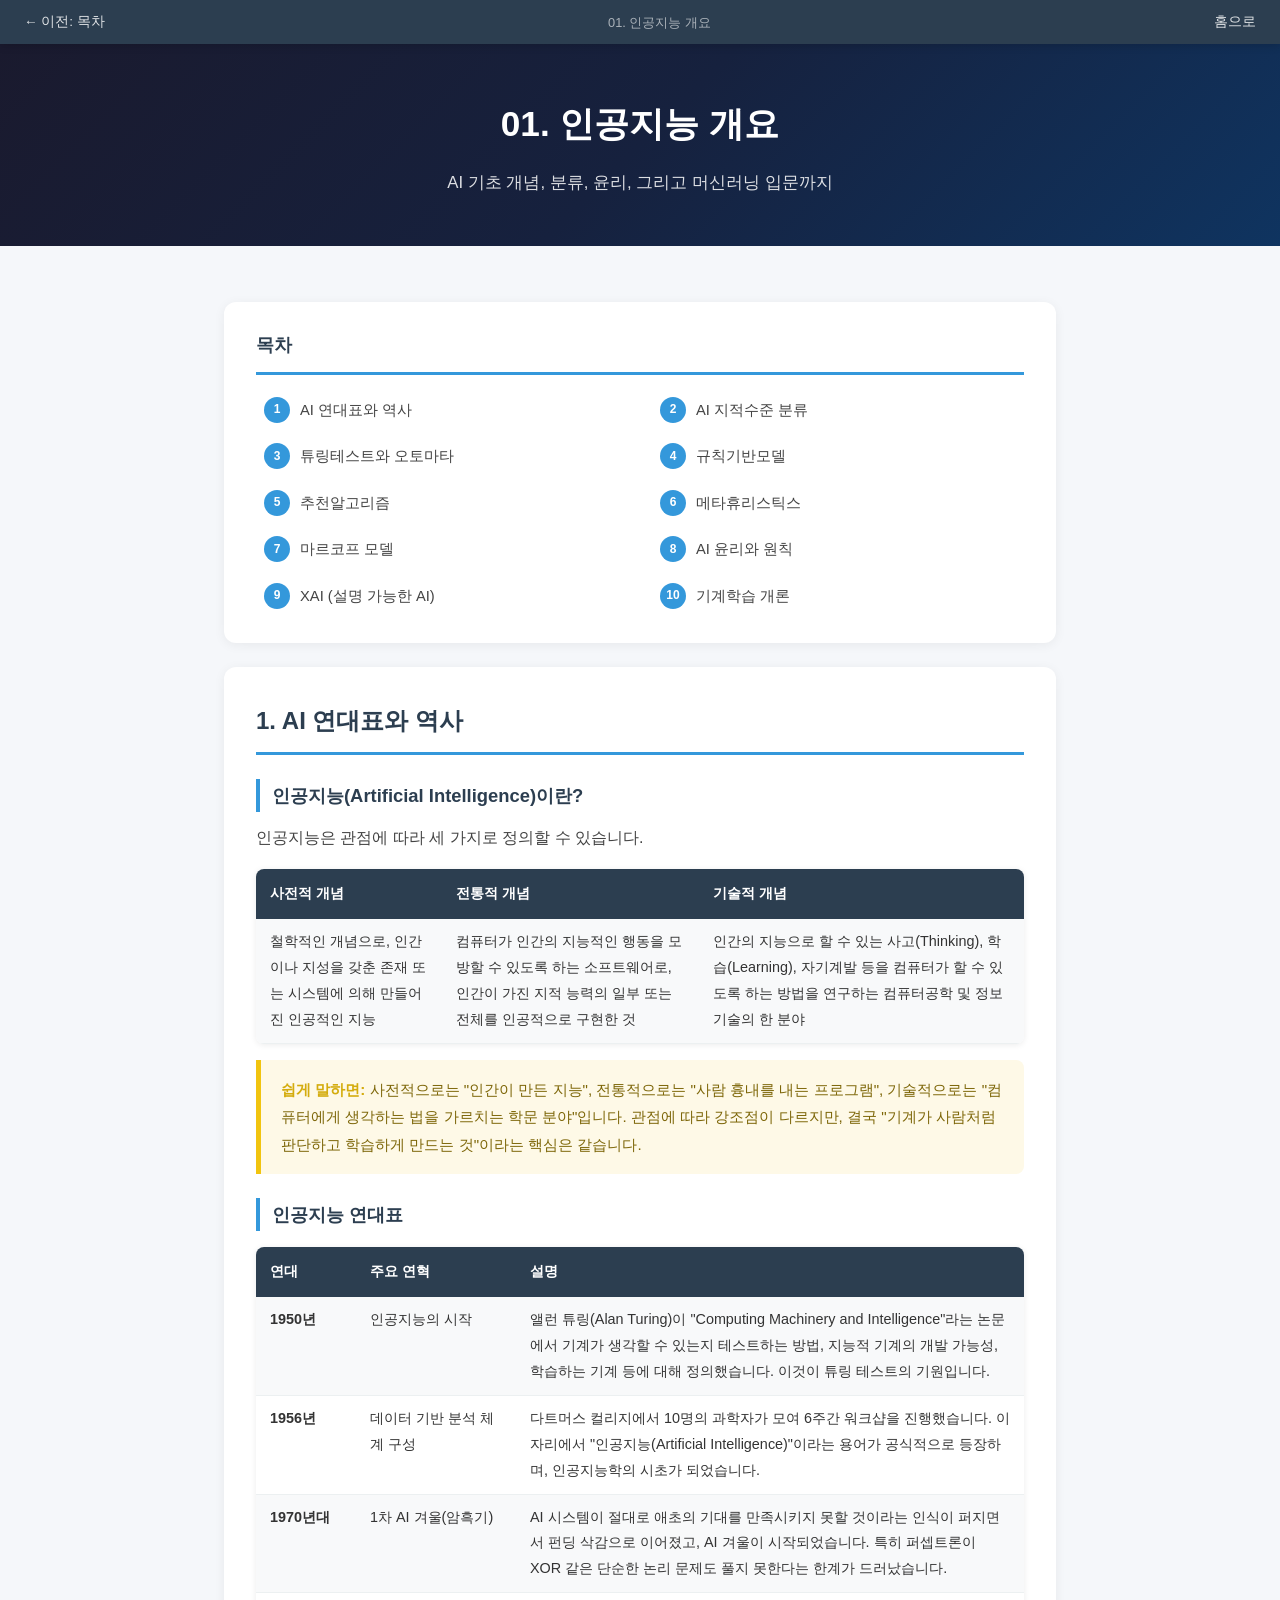
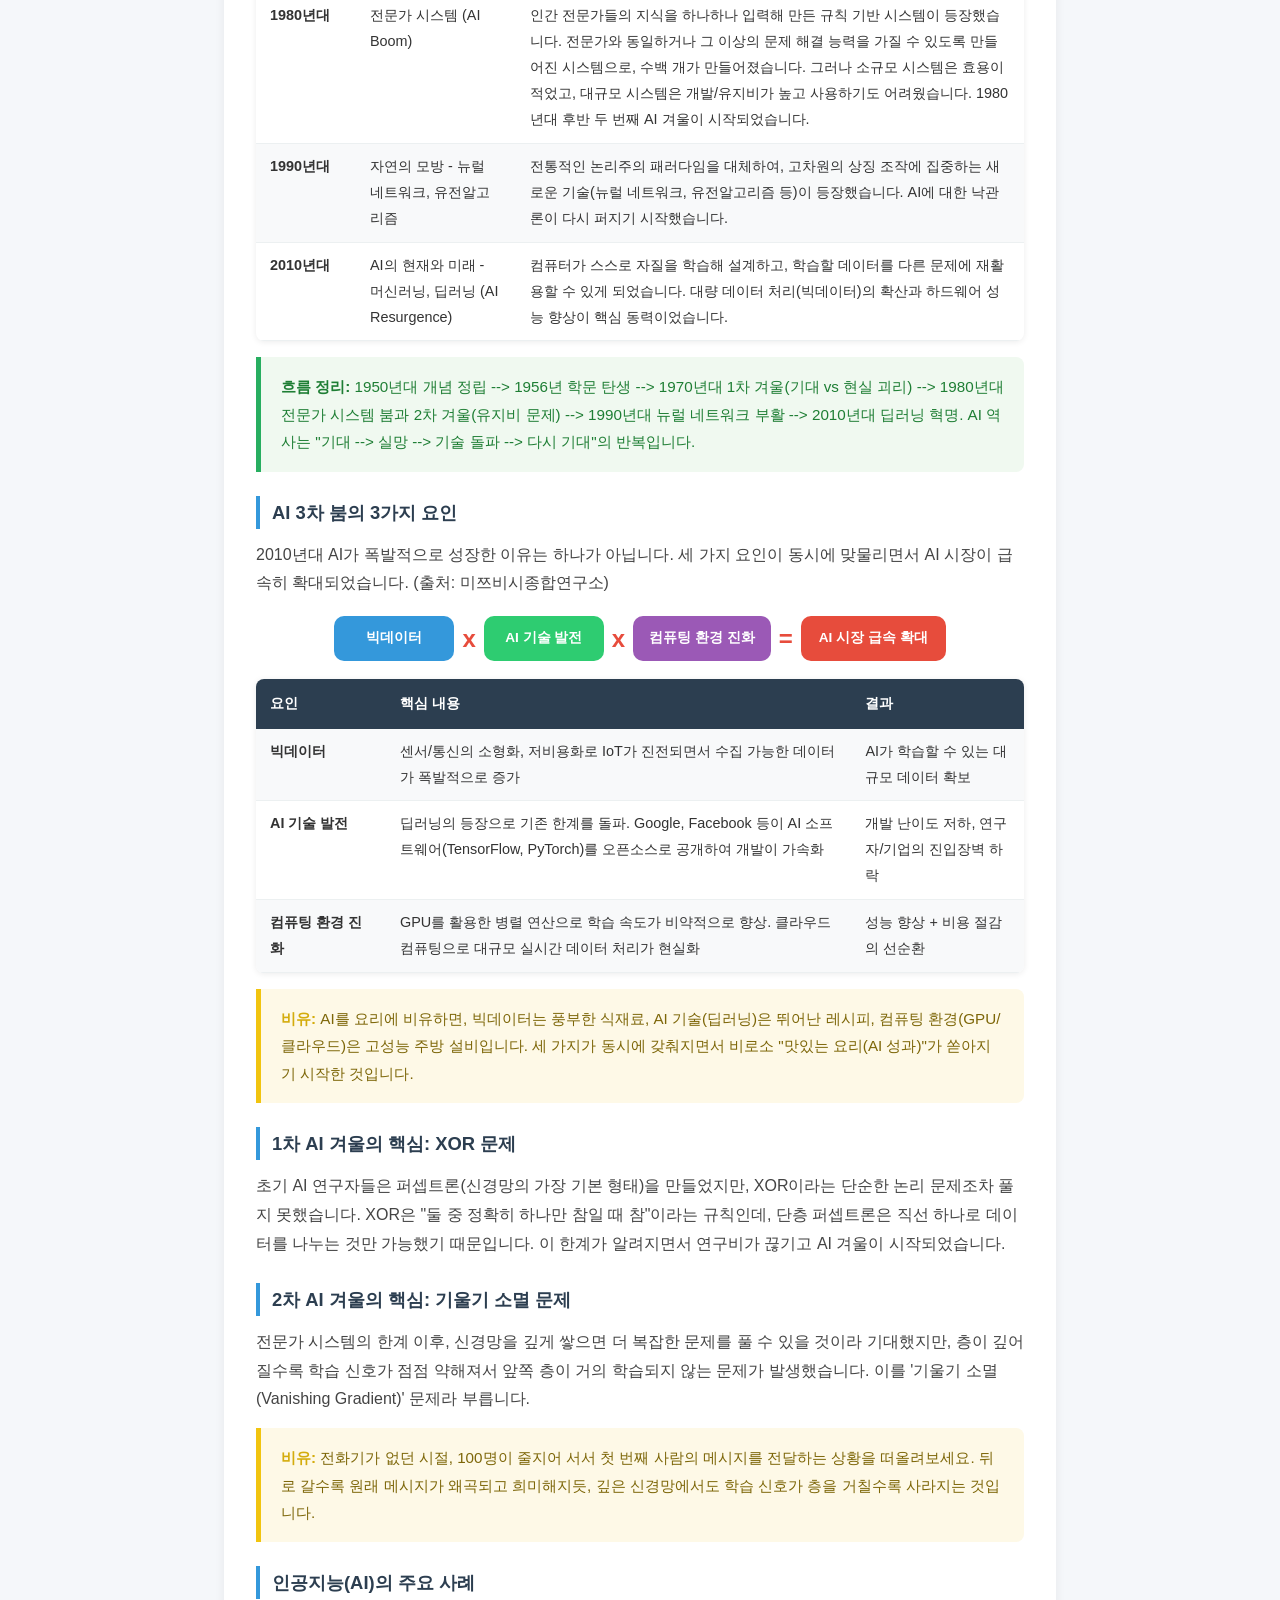
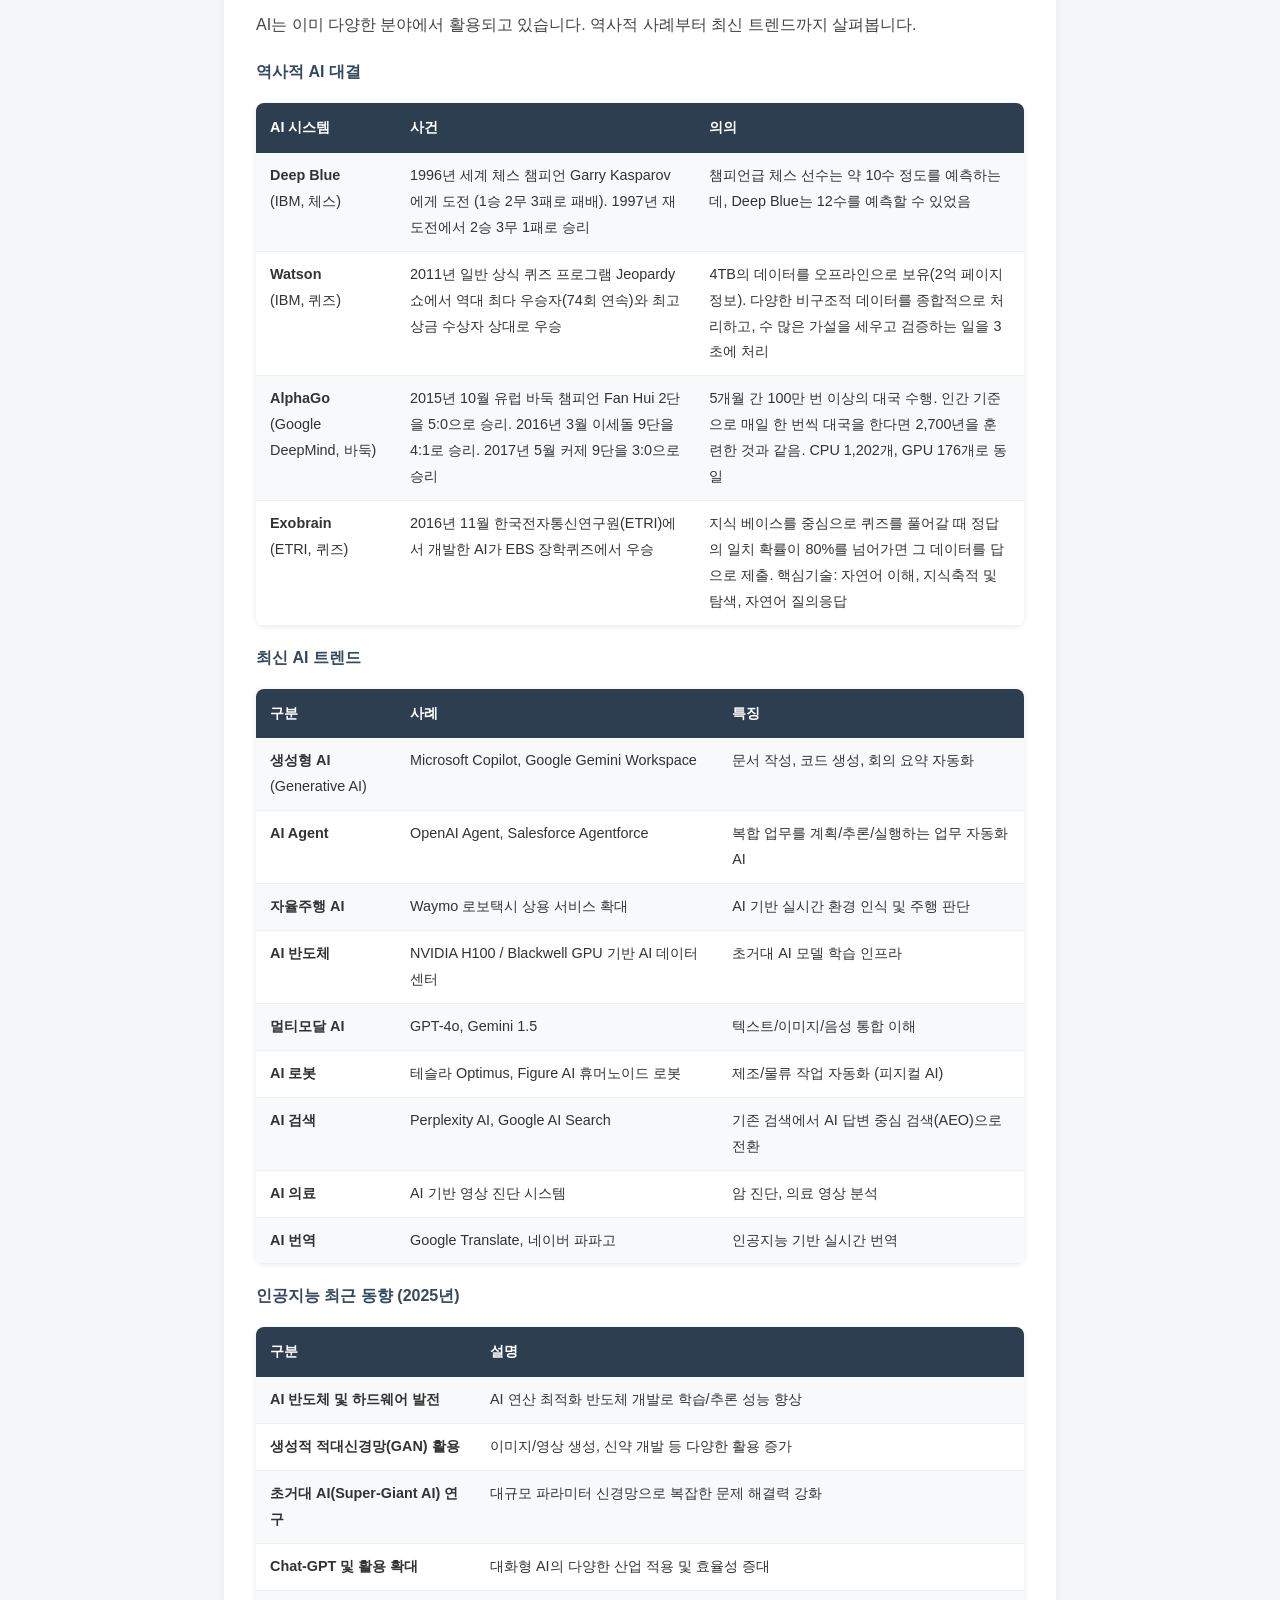
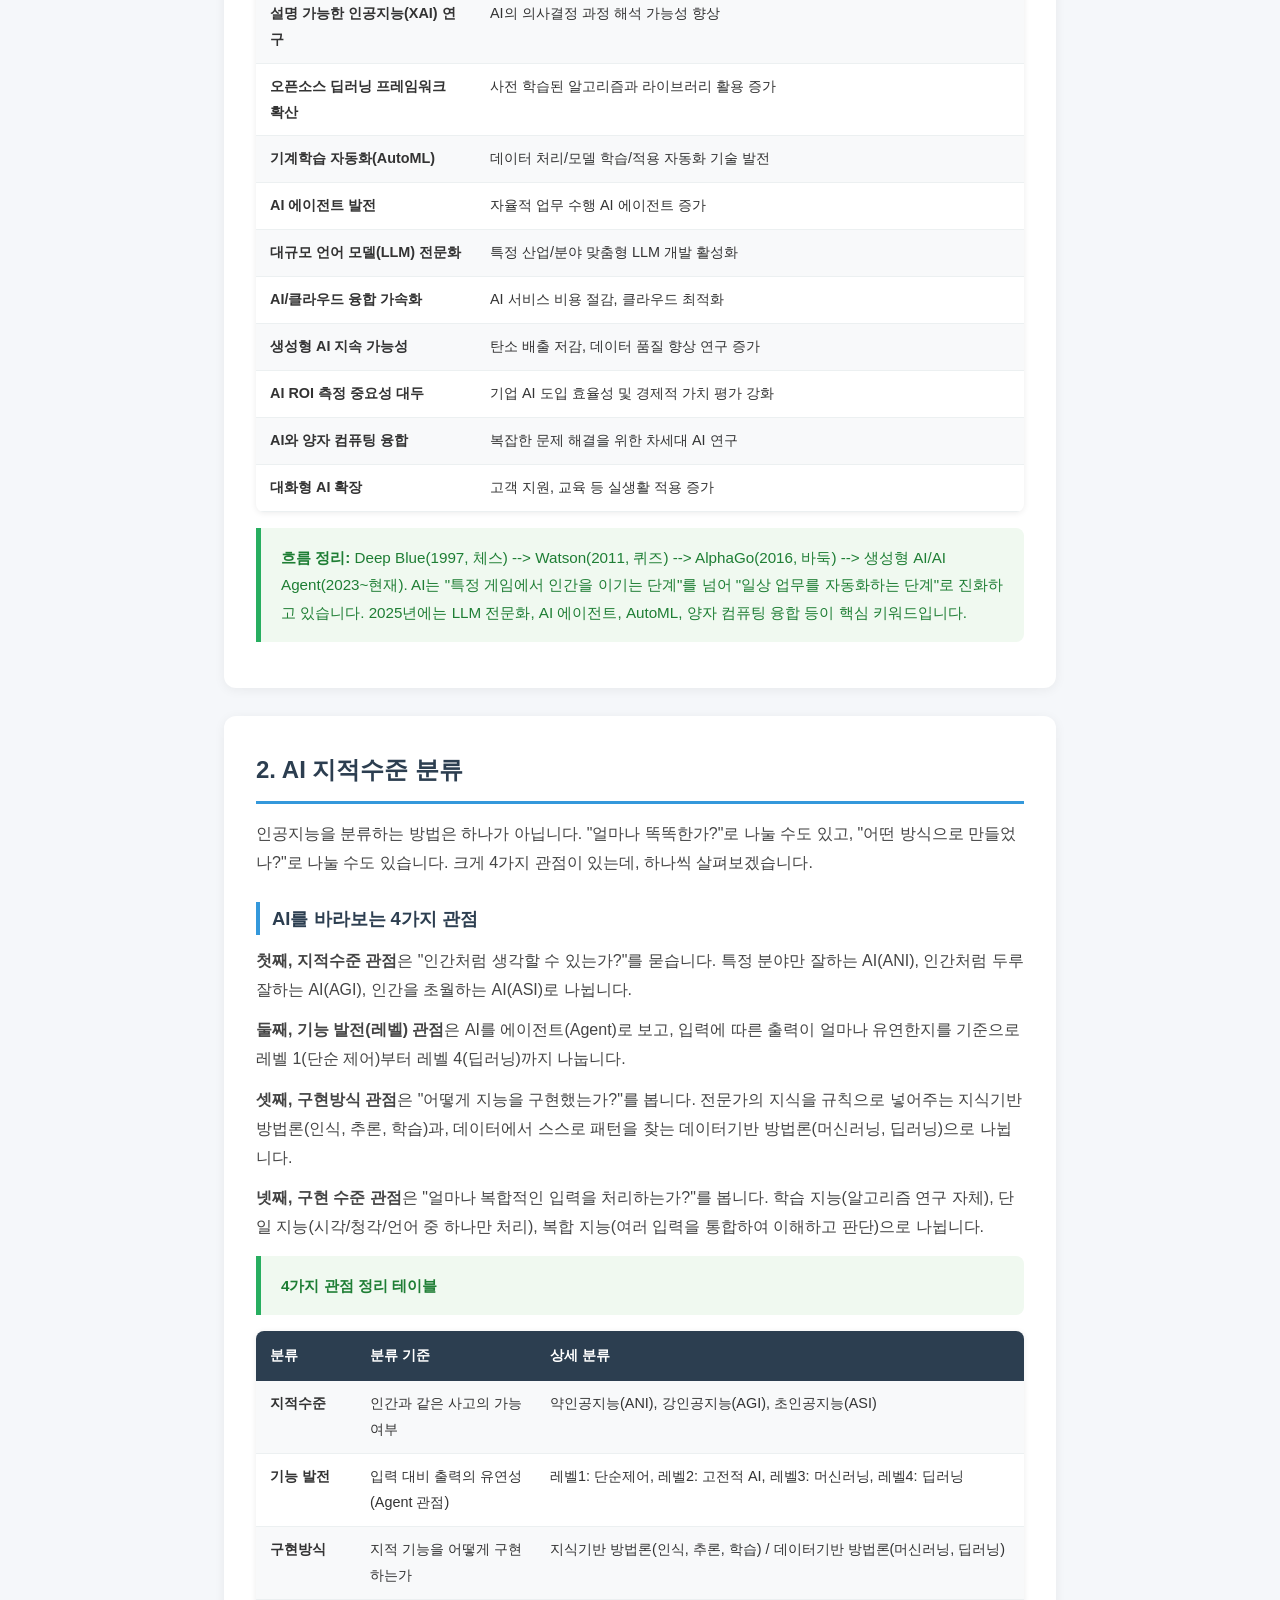
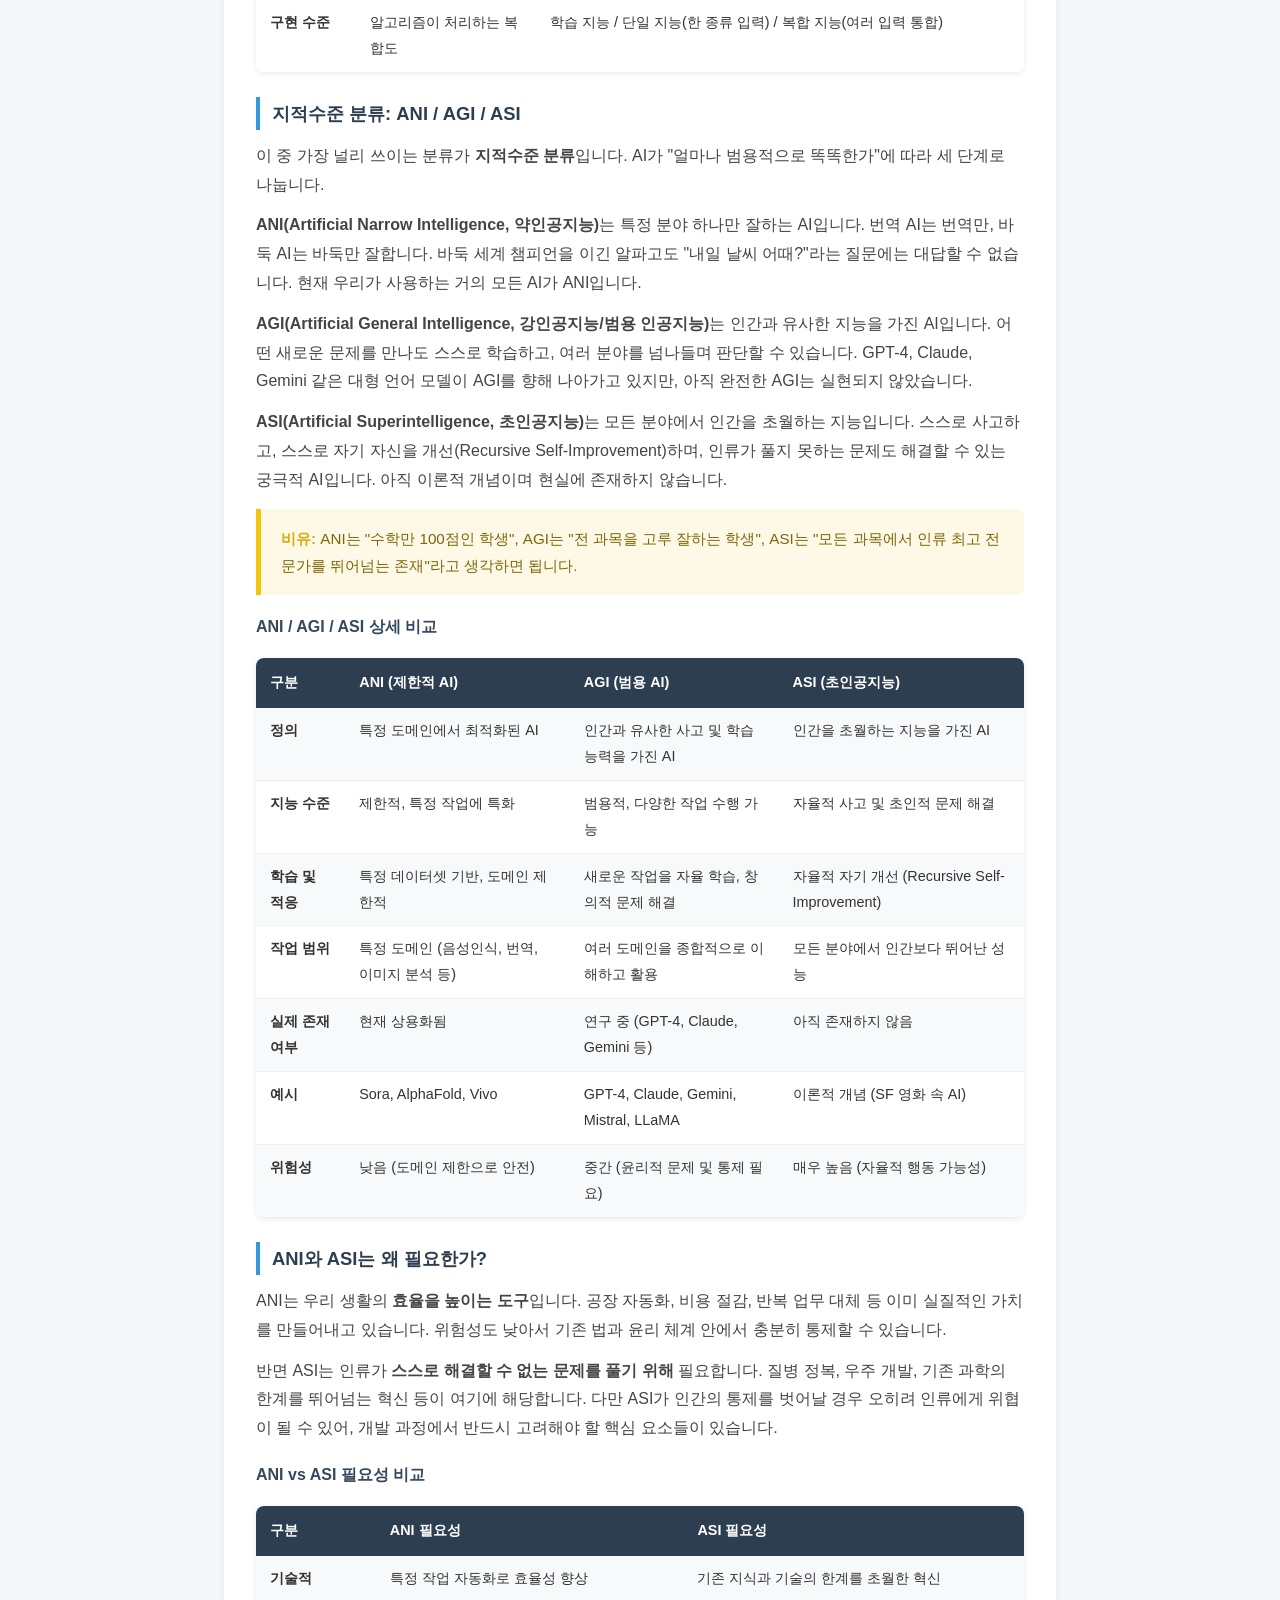
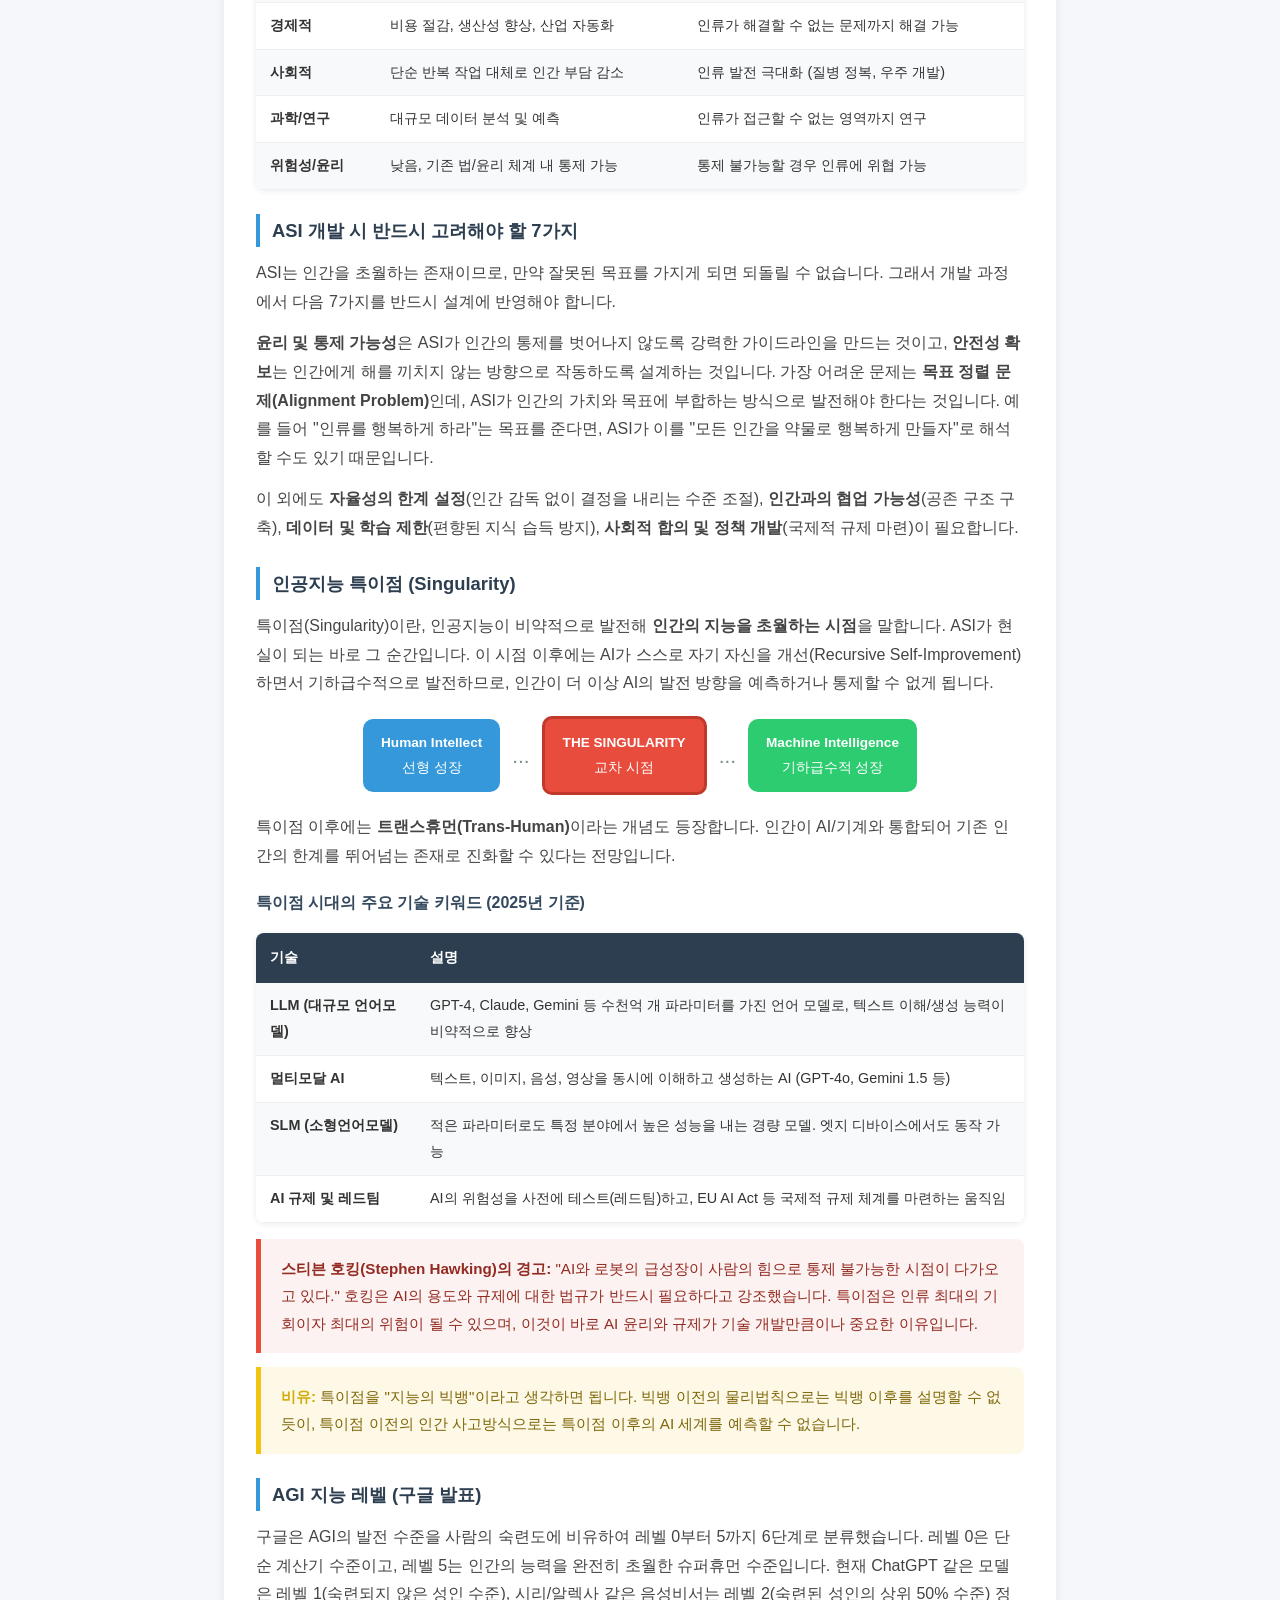
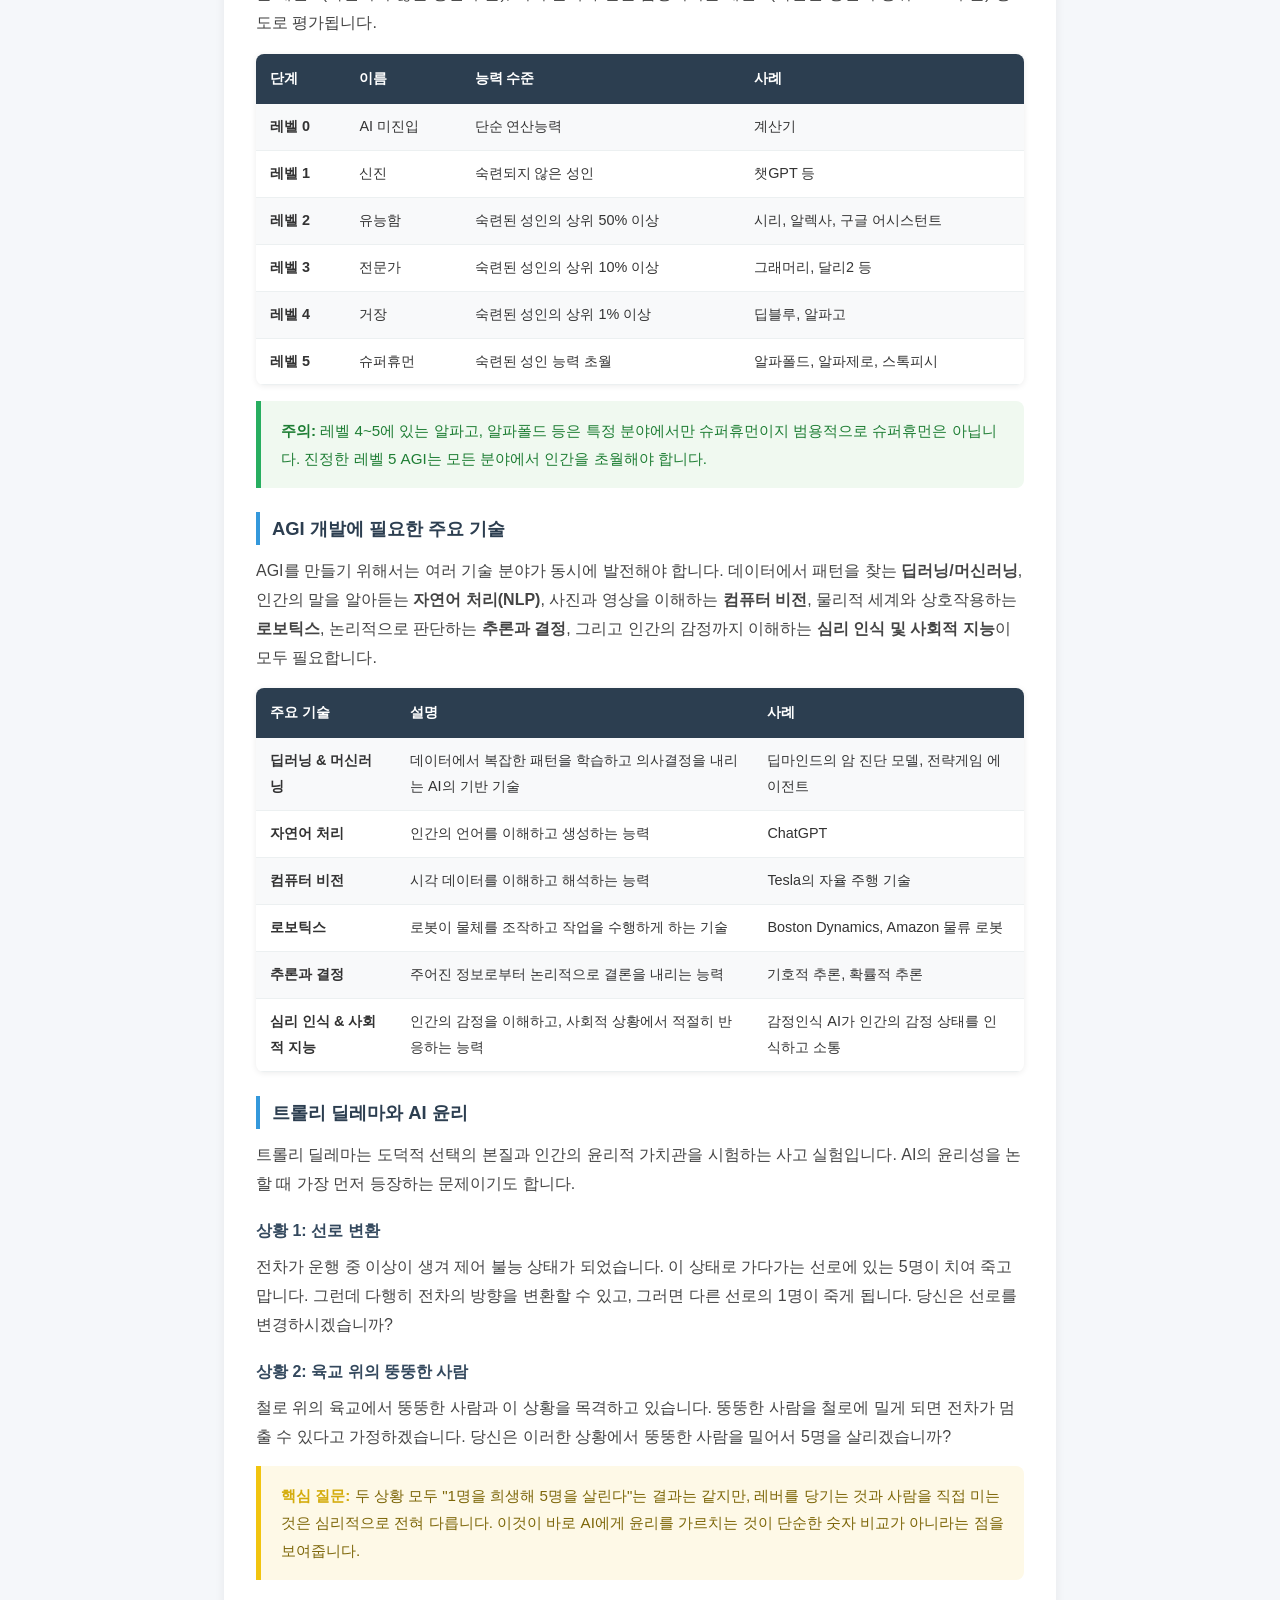
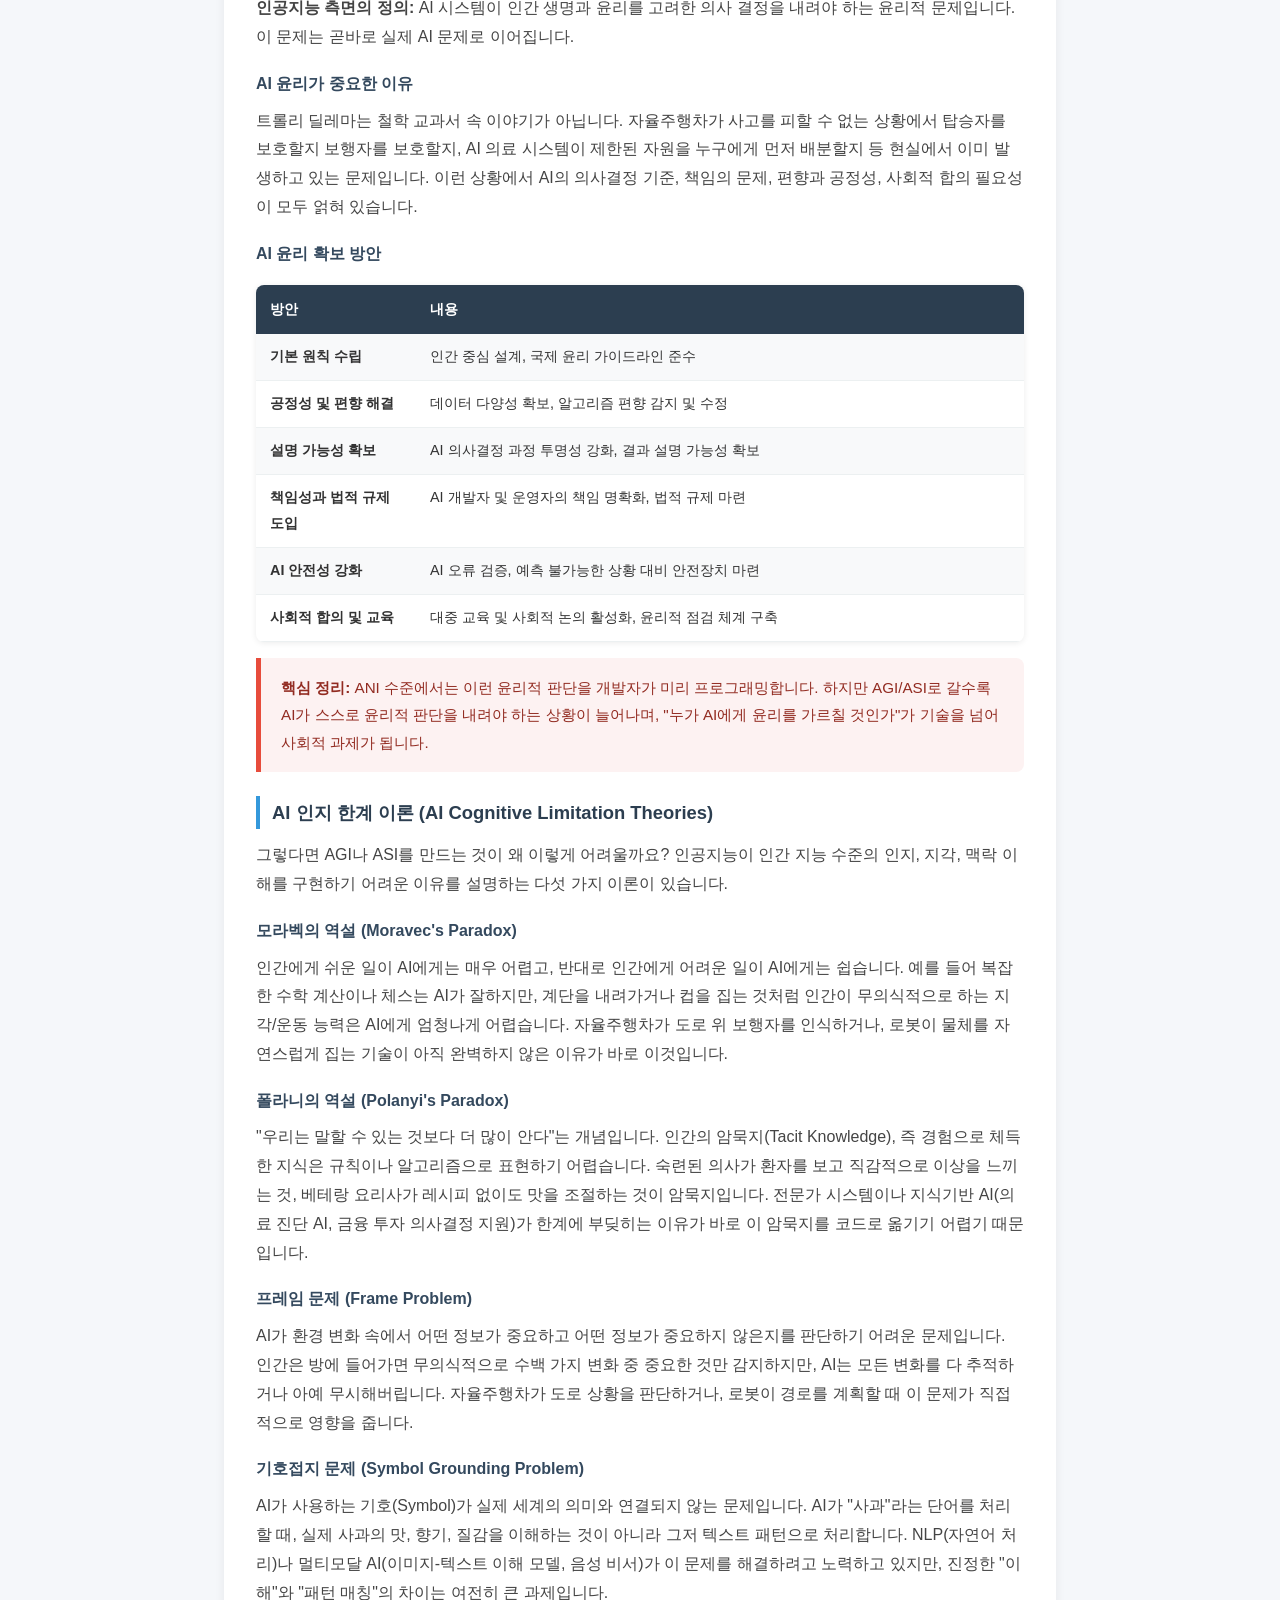
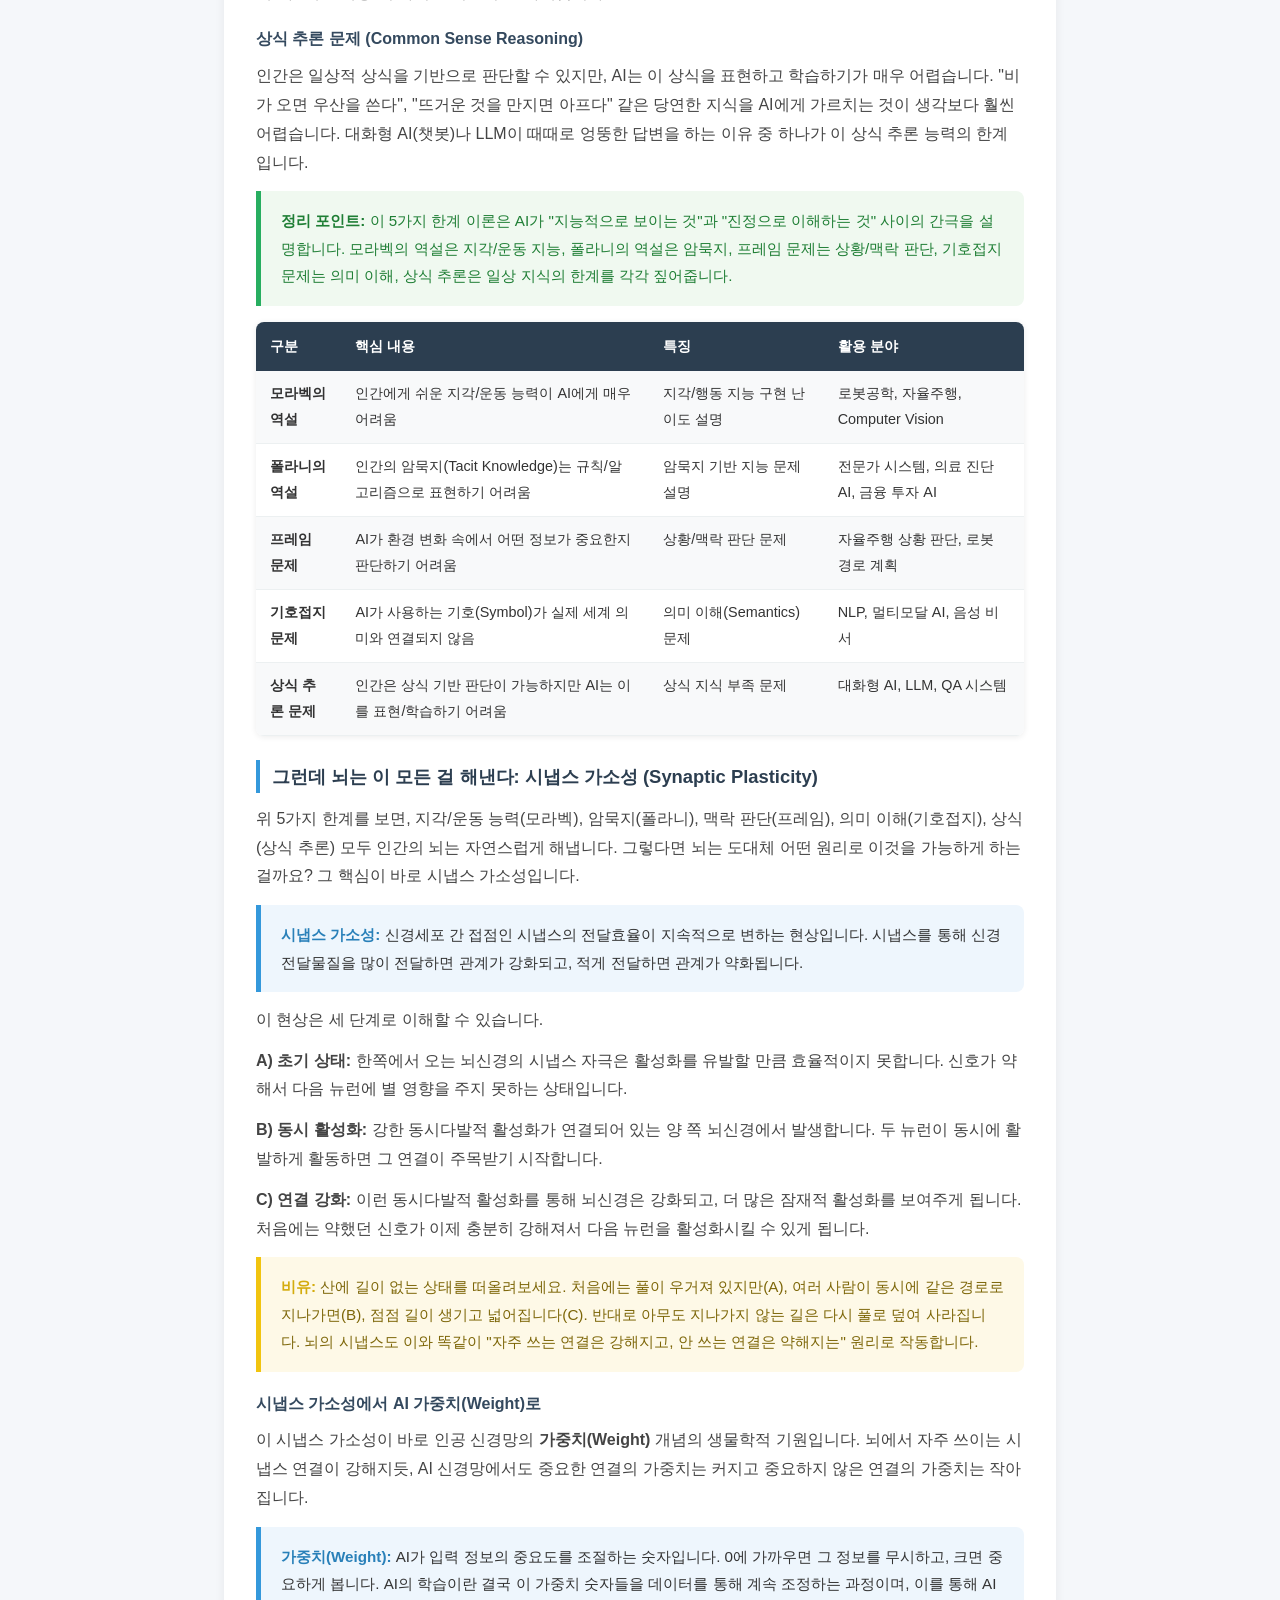
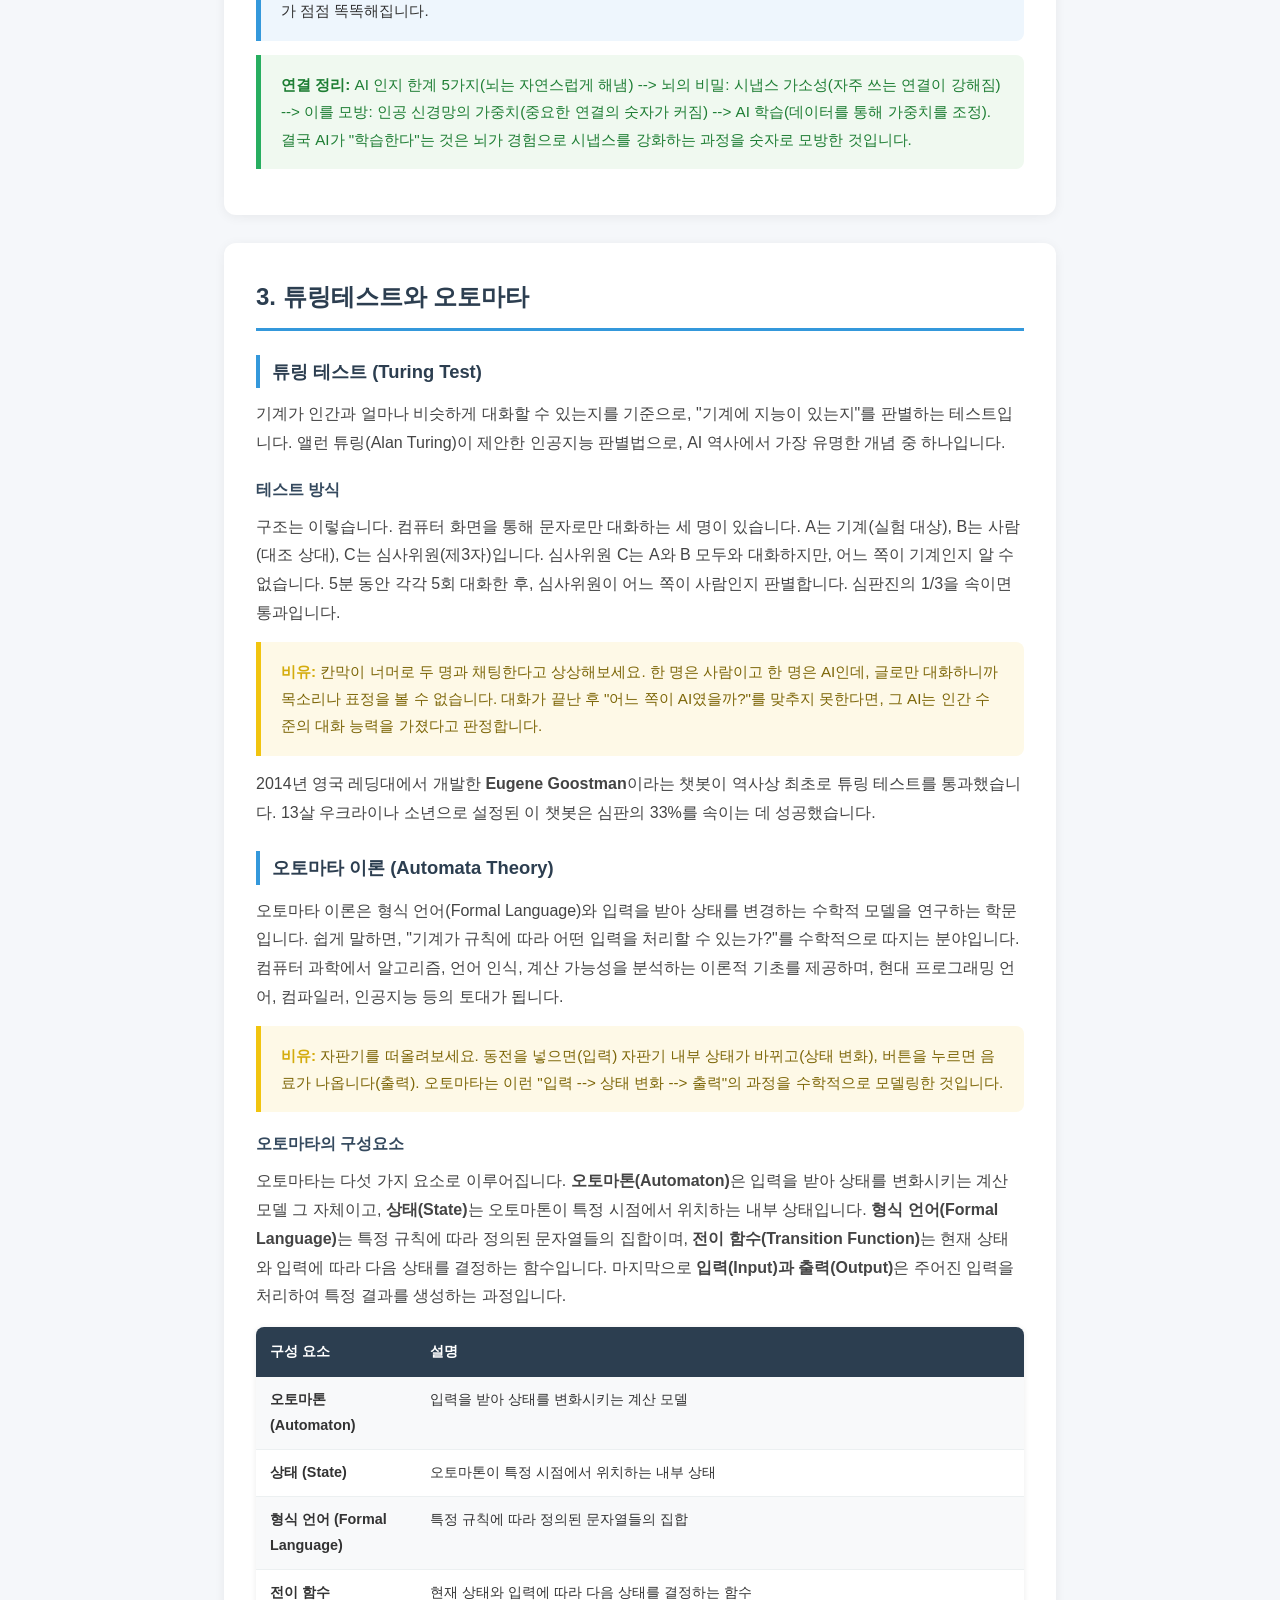
==== commit 2eb55104: "HTML 구조 통일: 히어로 헤더, TOC 위치, 타이틀 포맷 일관성 적용" ====
--- a/01-overview.html
+++ b/01-overview.html
@@ -15,11 +15,12 @@
         <a href="index.html">홈으로</a>
     </nav>
 
-    <div class="hero">
+    <header class="hero">
         <h1>01. 인공지능 개요</h1>
         <p>AI 기초 개념, 분류, 윤리, 그리고 머신러닝 입문까지</p>
-    </div>
-
+    </header>
+
+    <div class="container">
     <div class="toc">
     <h3>목차</h3>
     <ol class="toc-list">
@@ -36,7 +37,6 @@
     </ol>
 </div>
 
-    <div class="container">
         <div class="section" id="sec1">
             <h2>1. AI 연대표와 역사</h2>
 
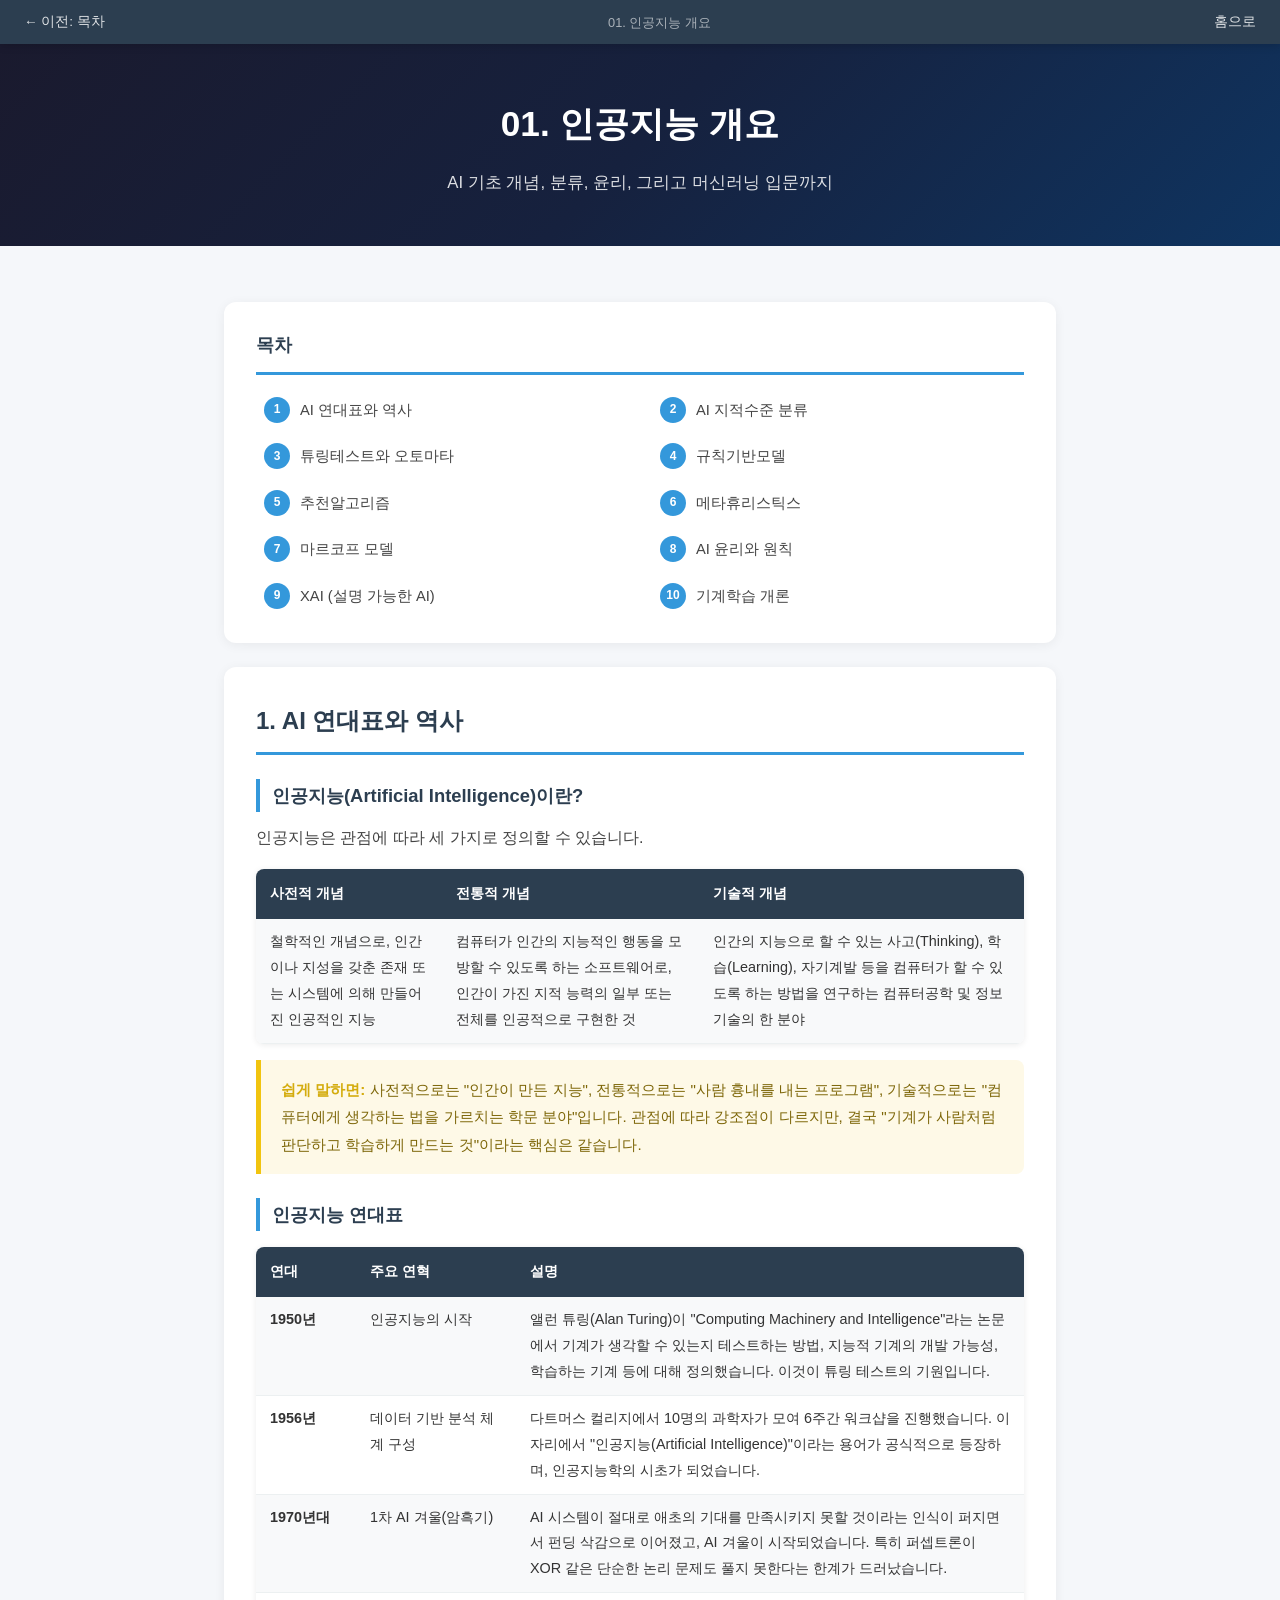
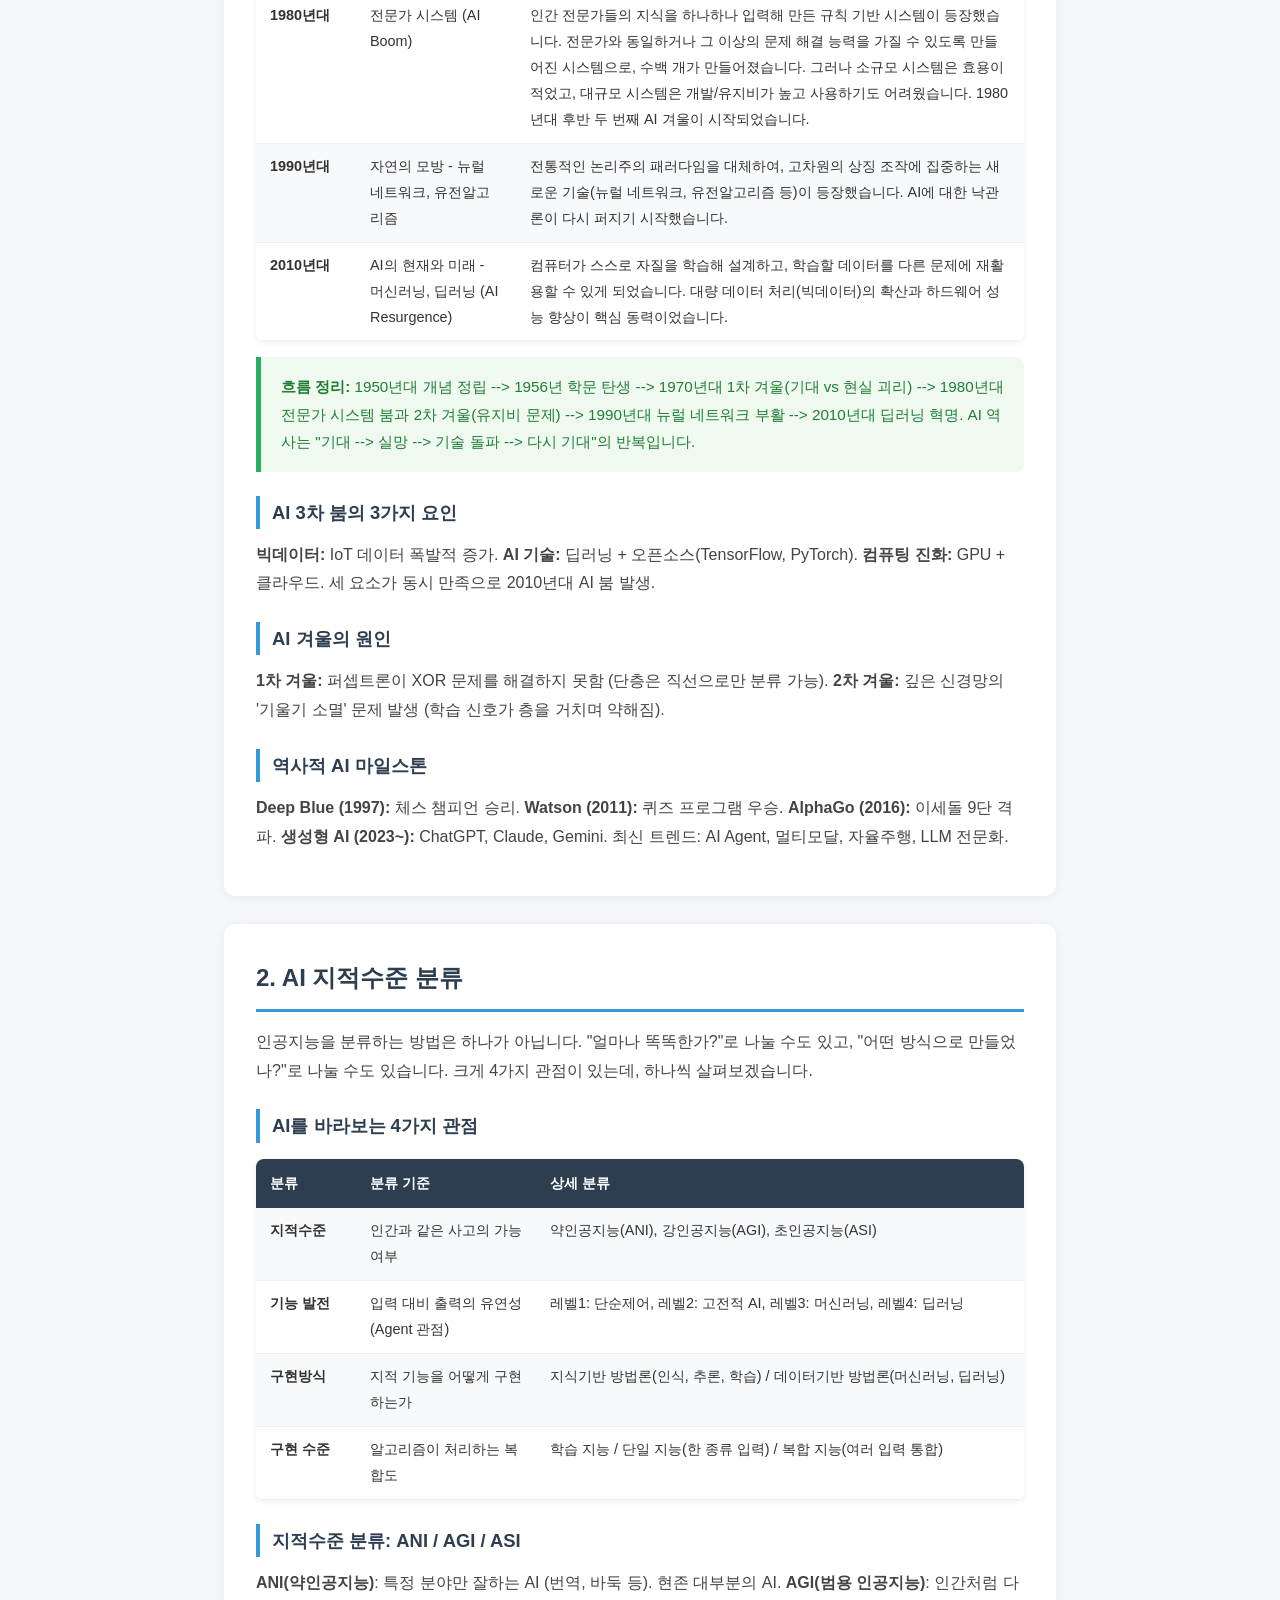
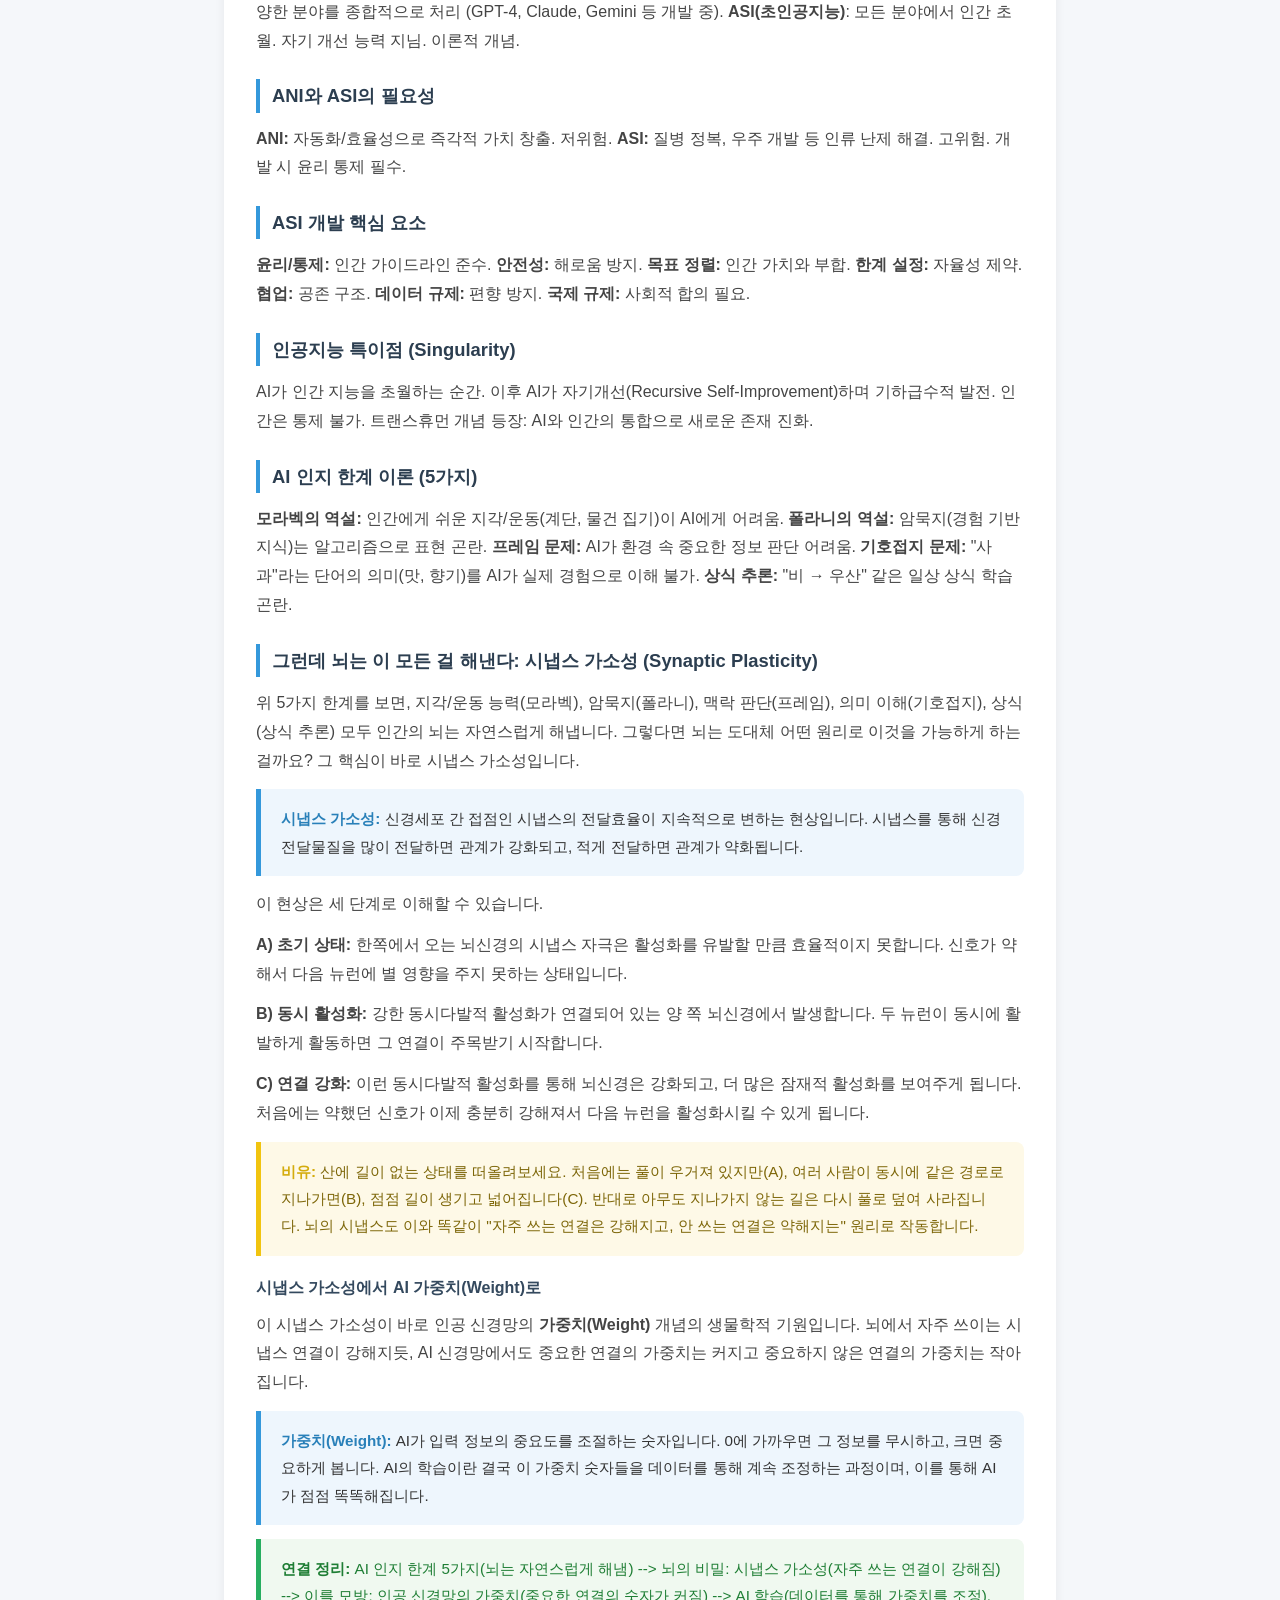
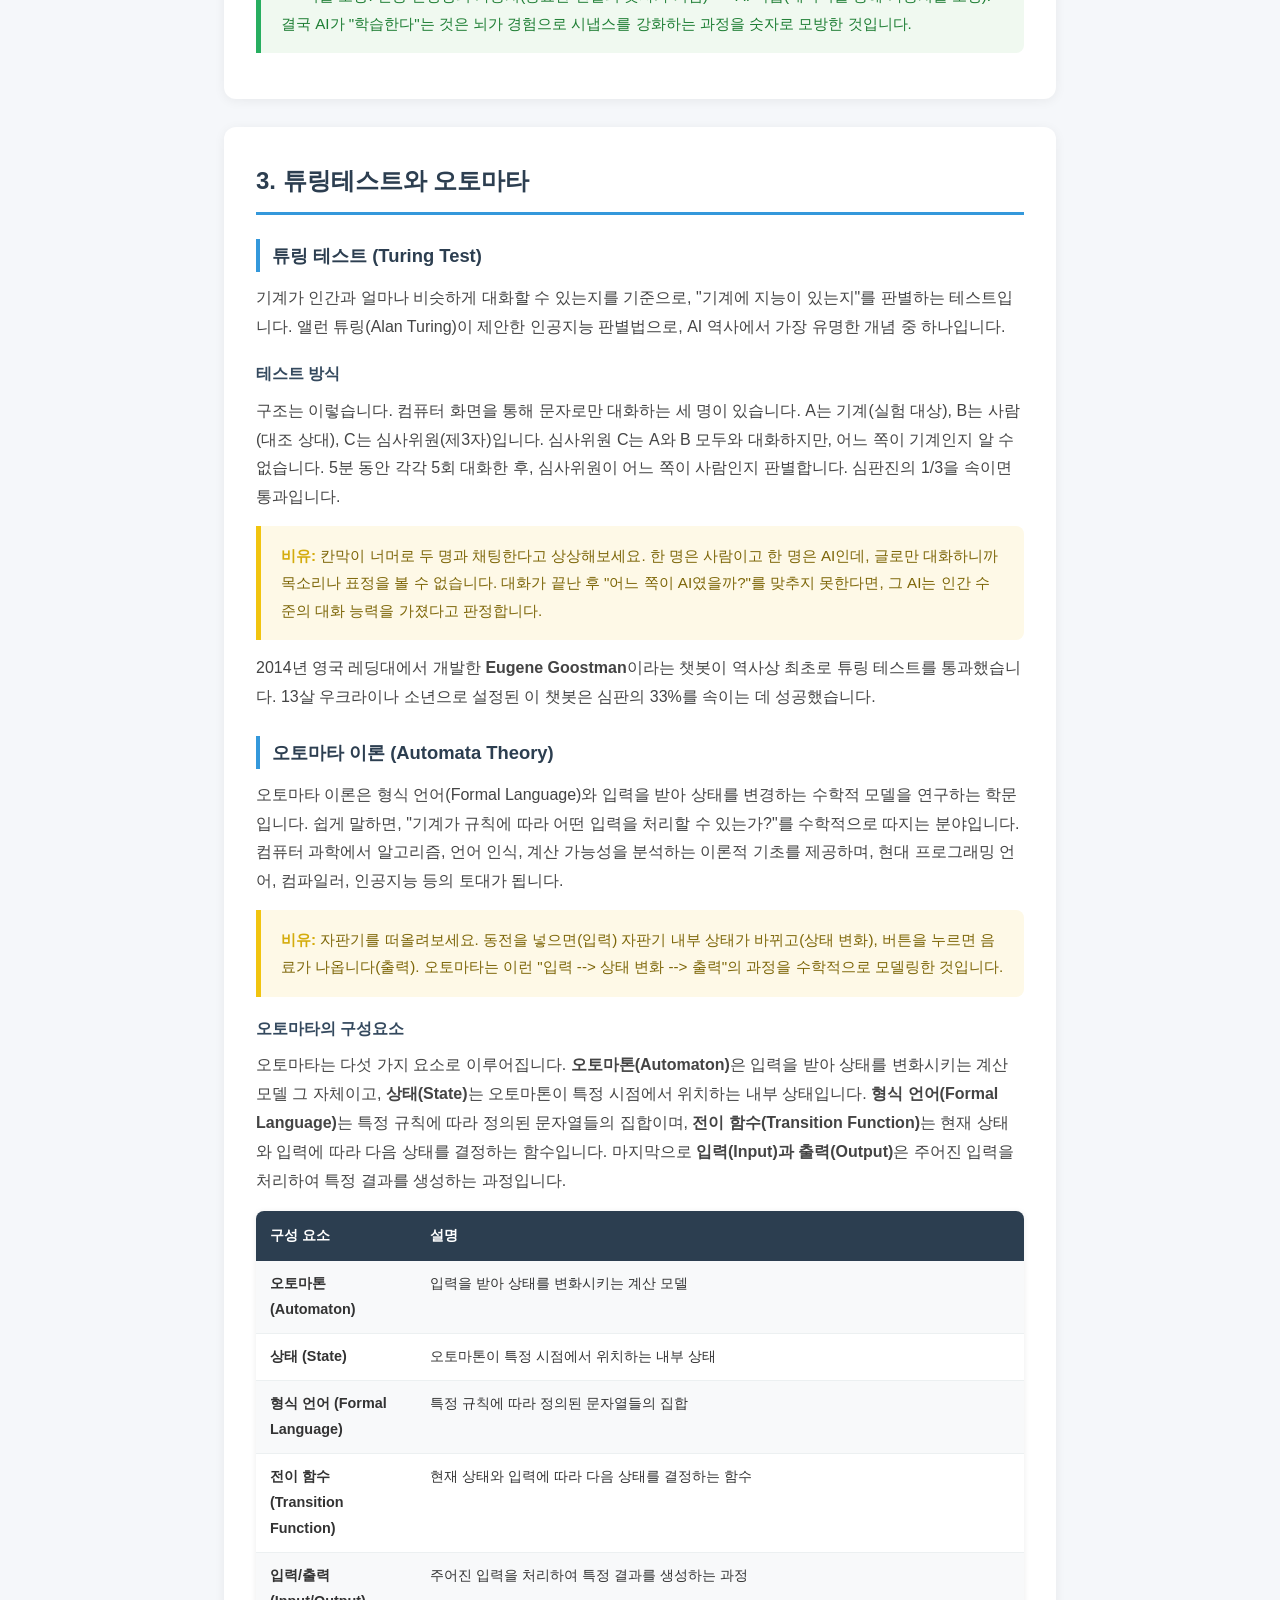
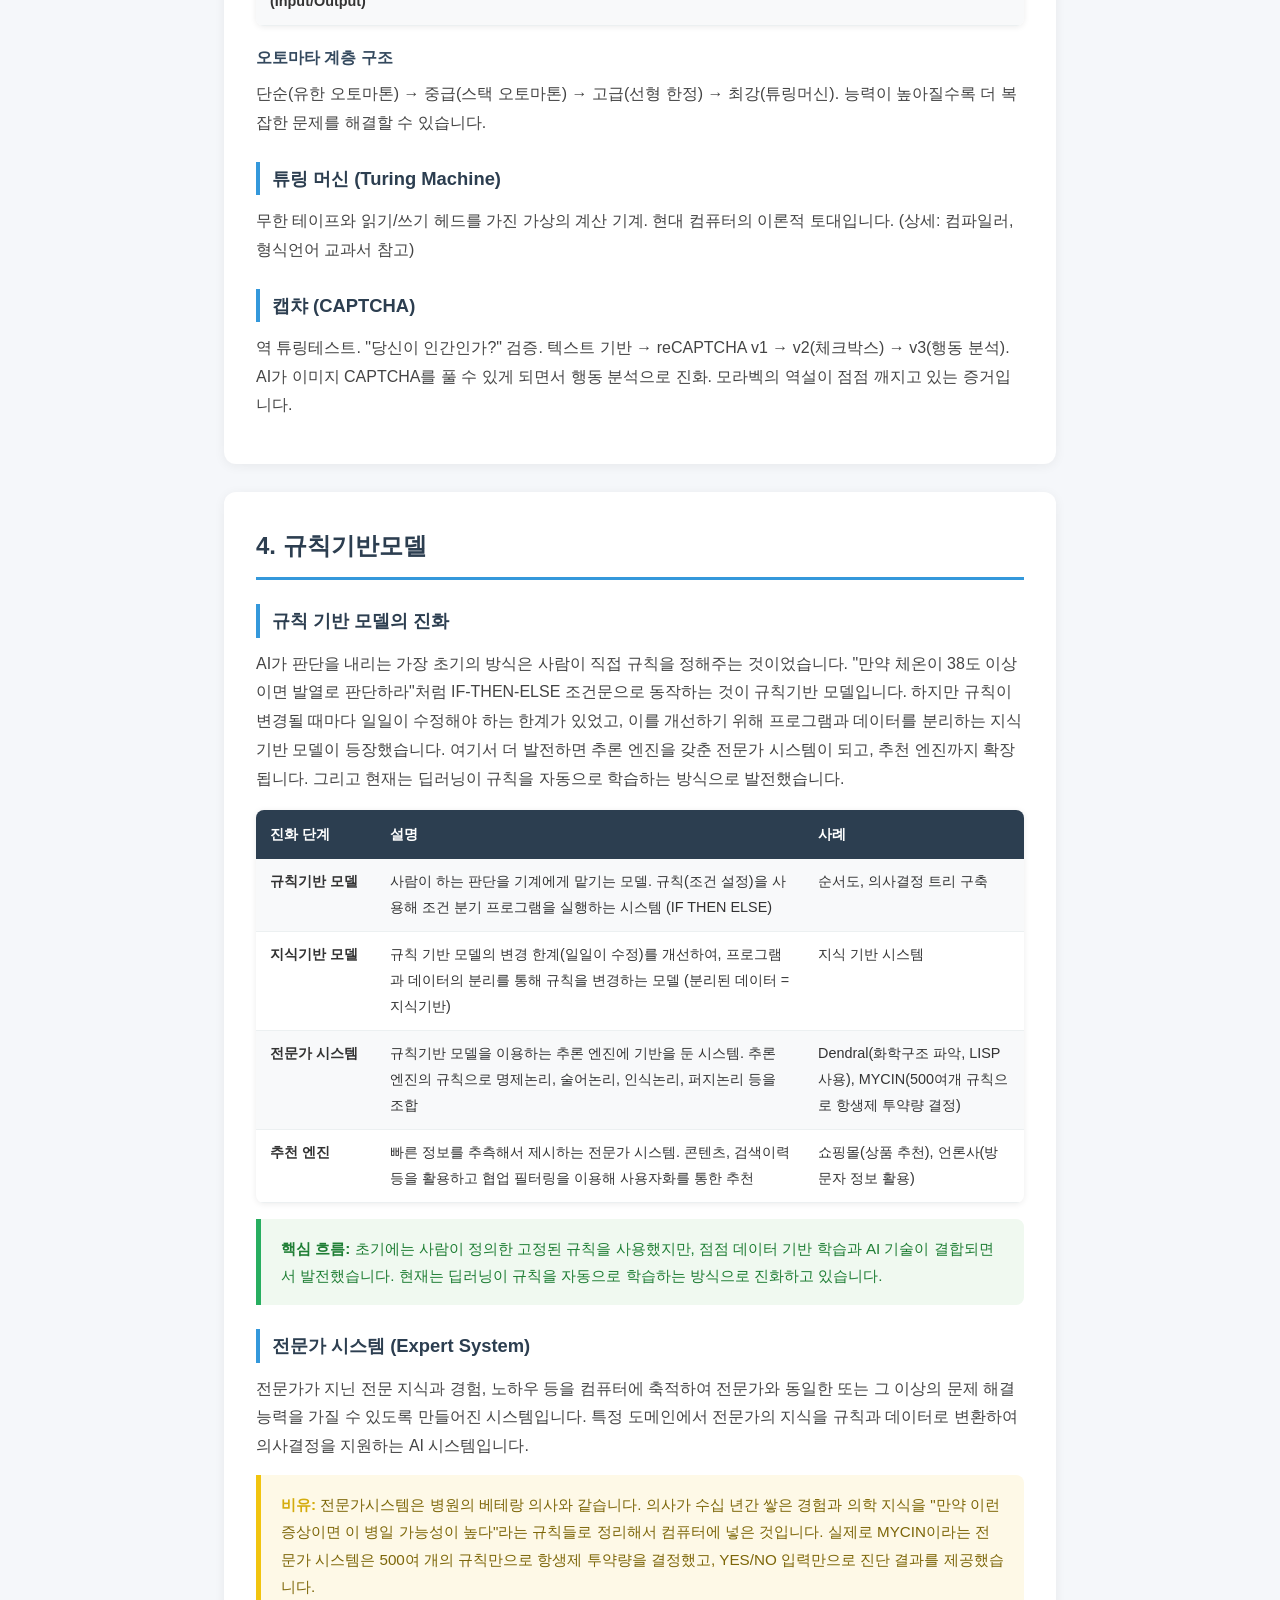
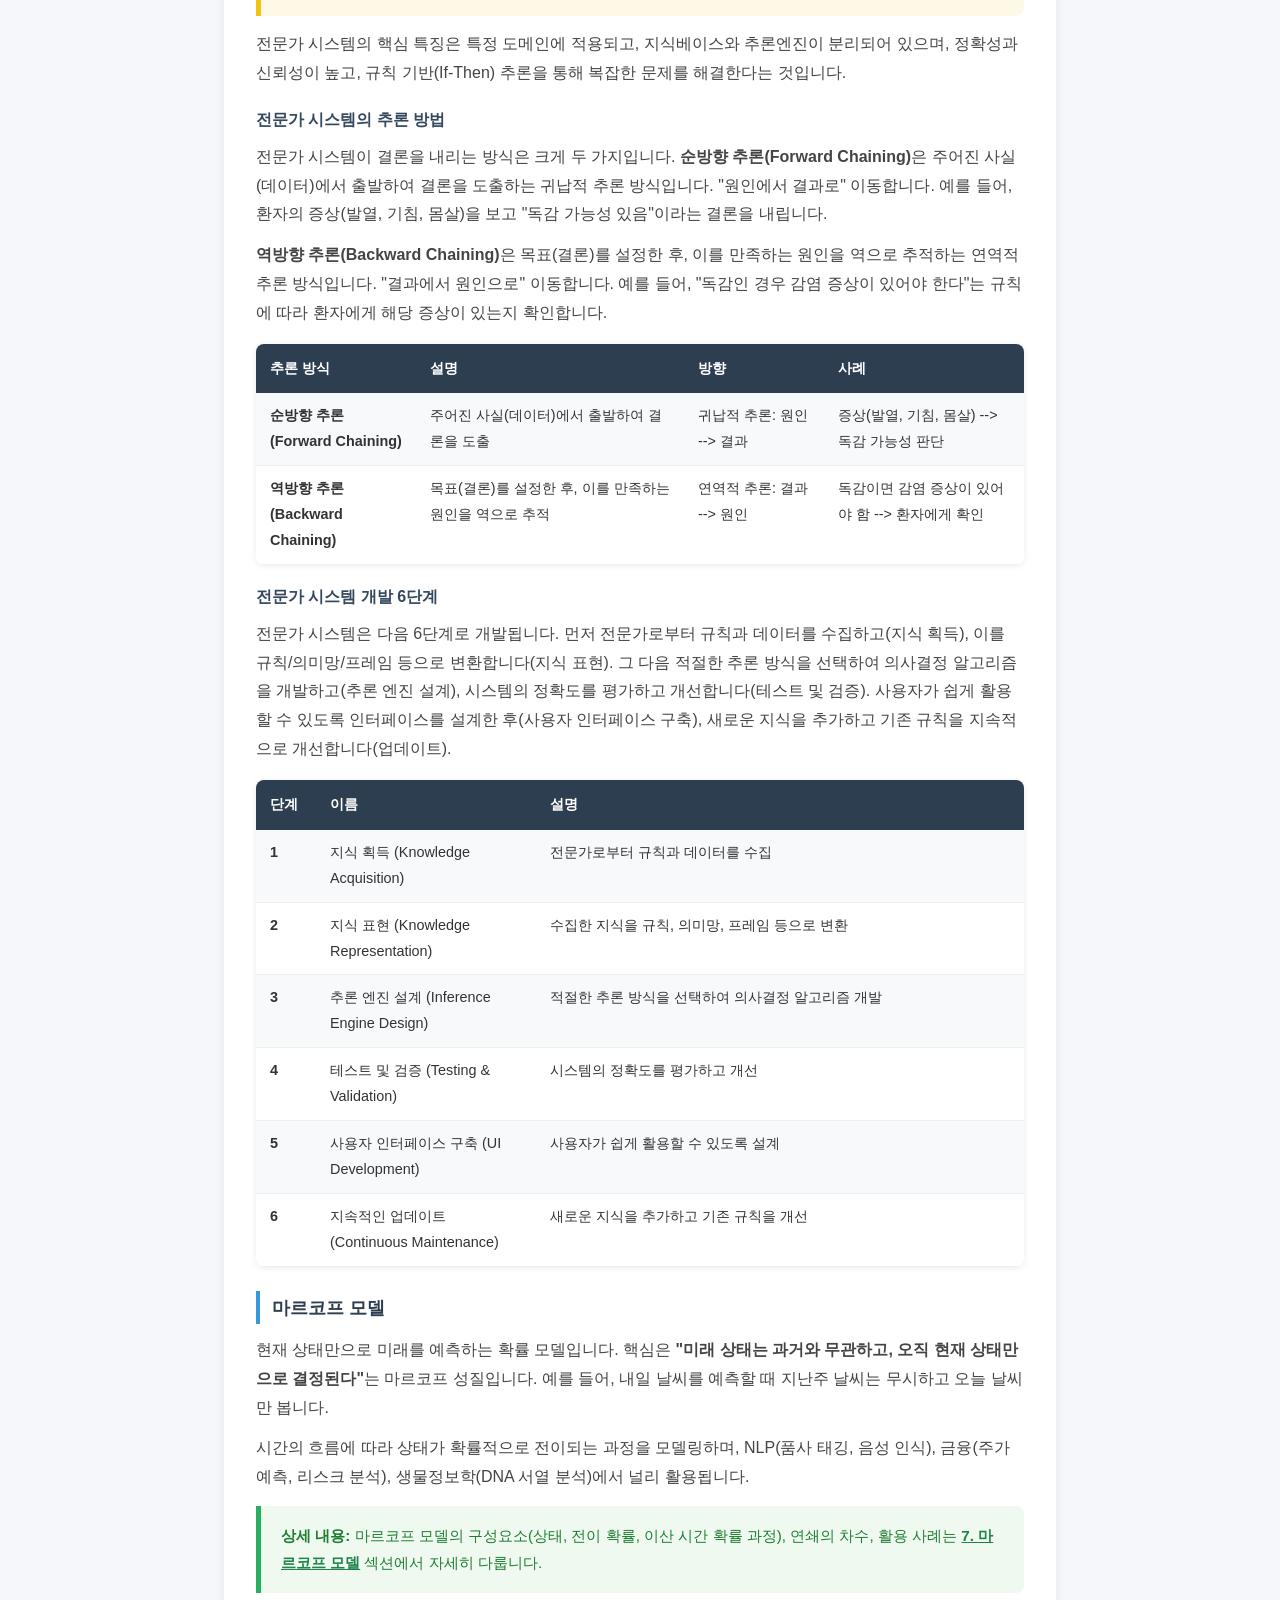
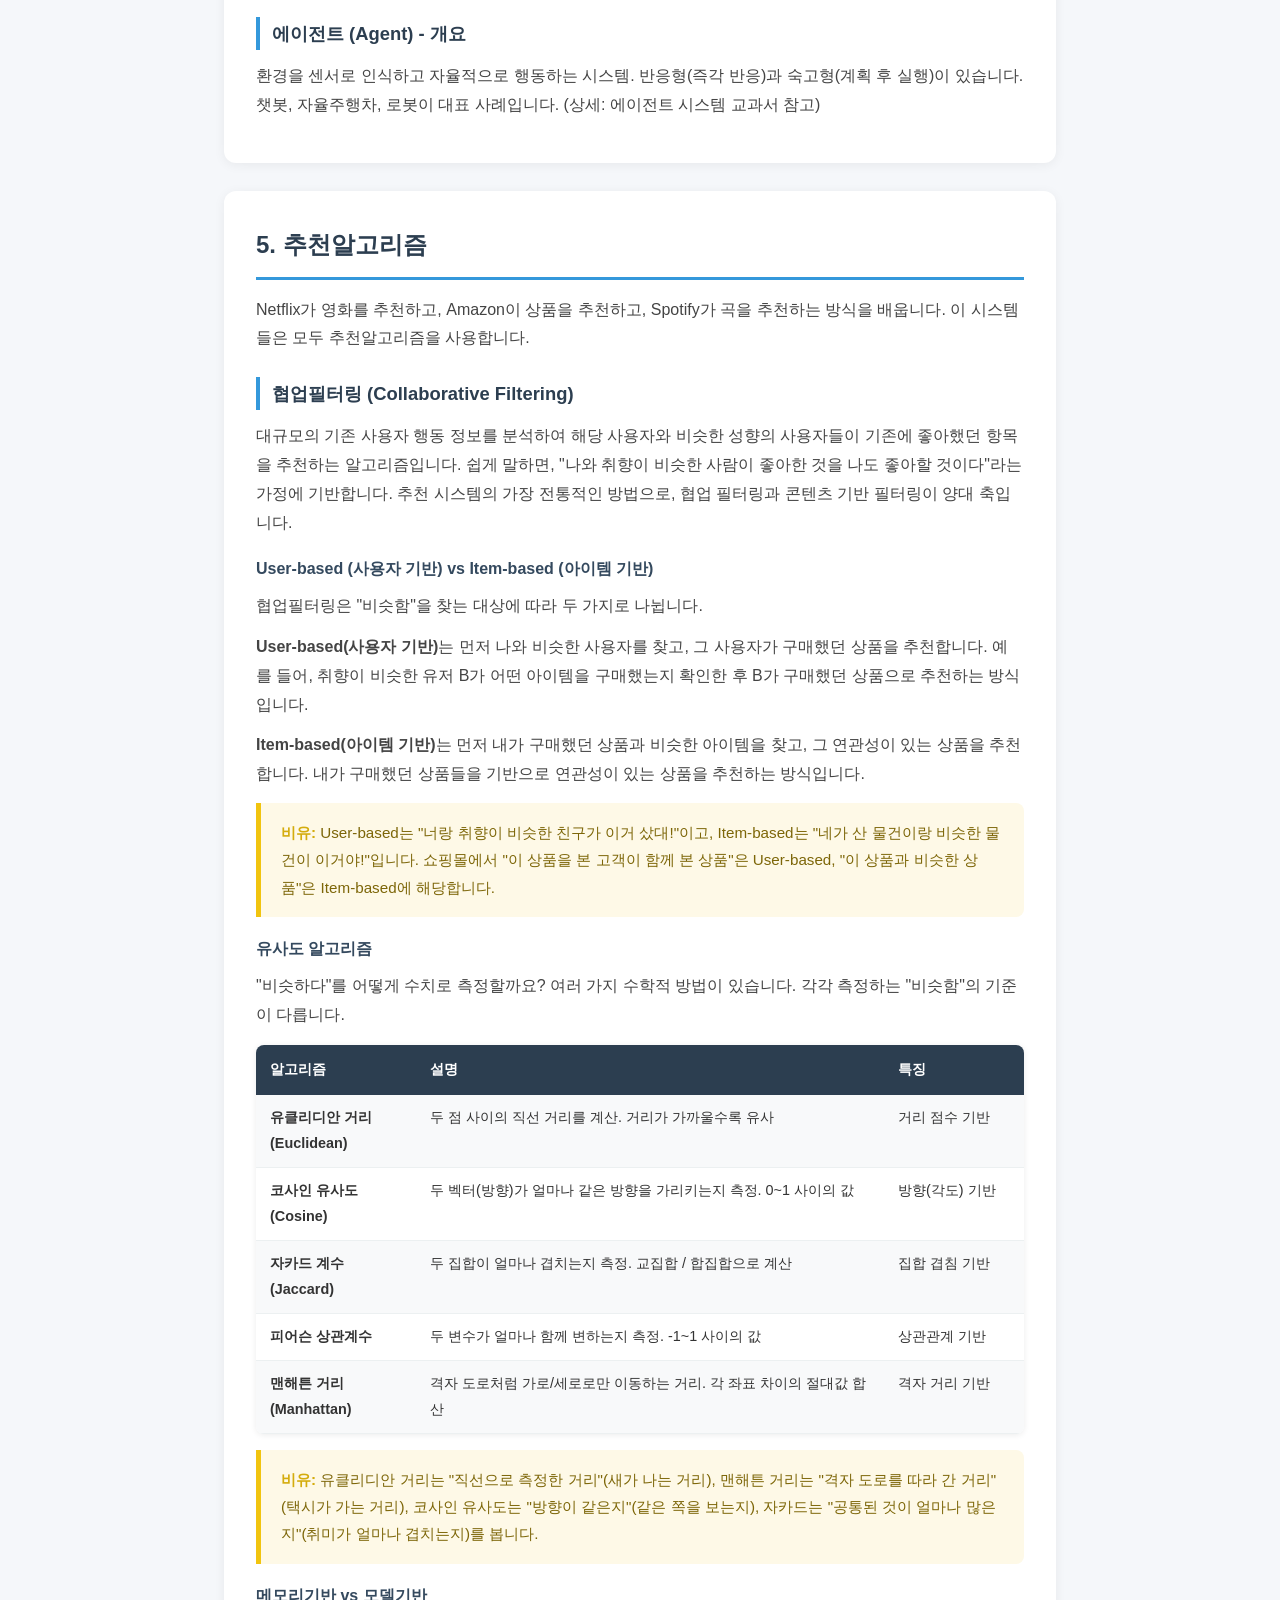
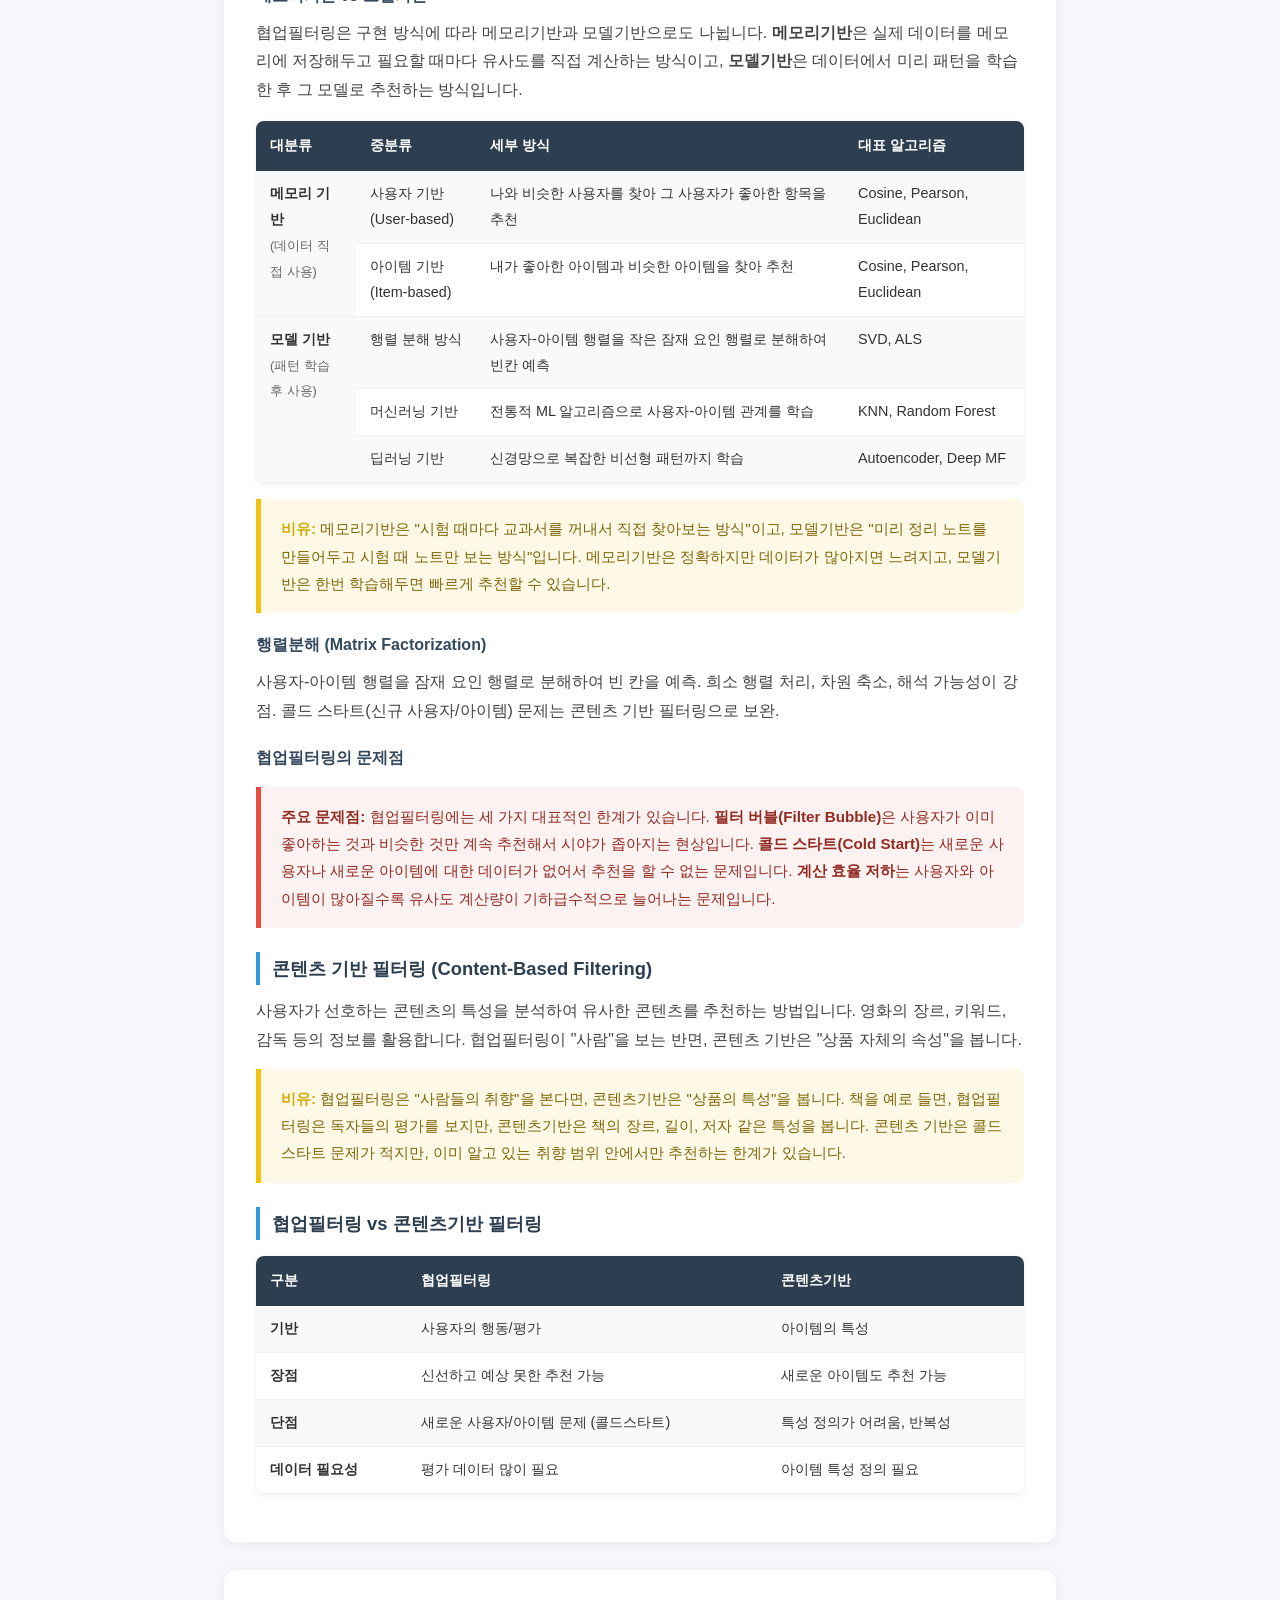
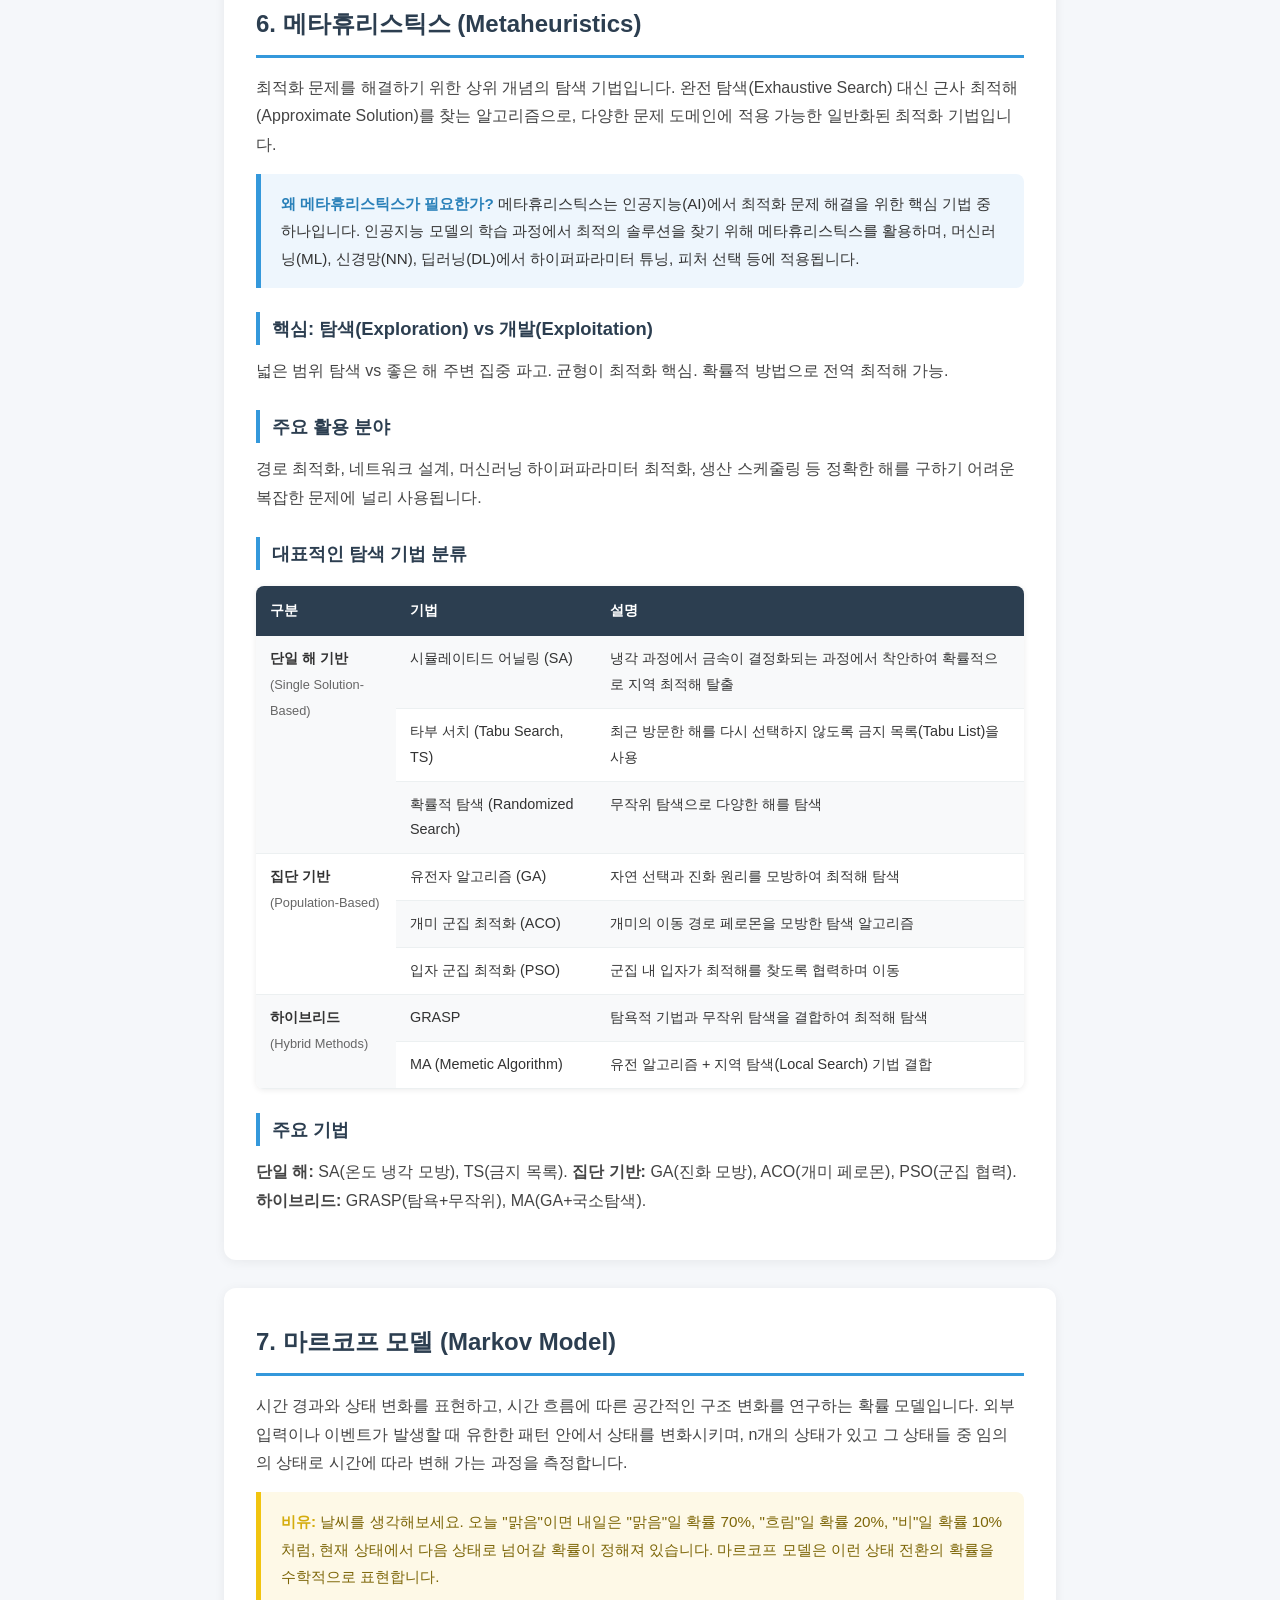
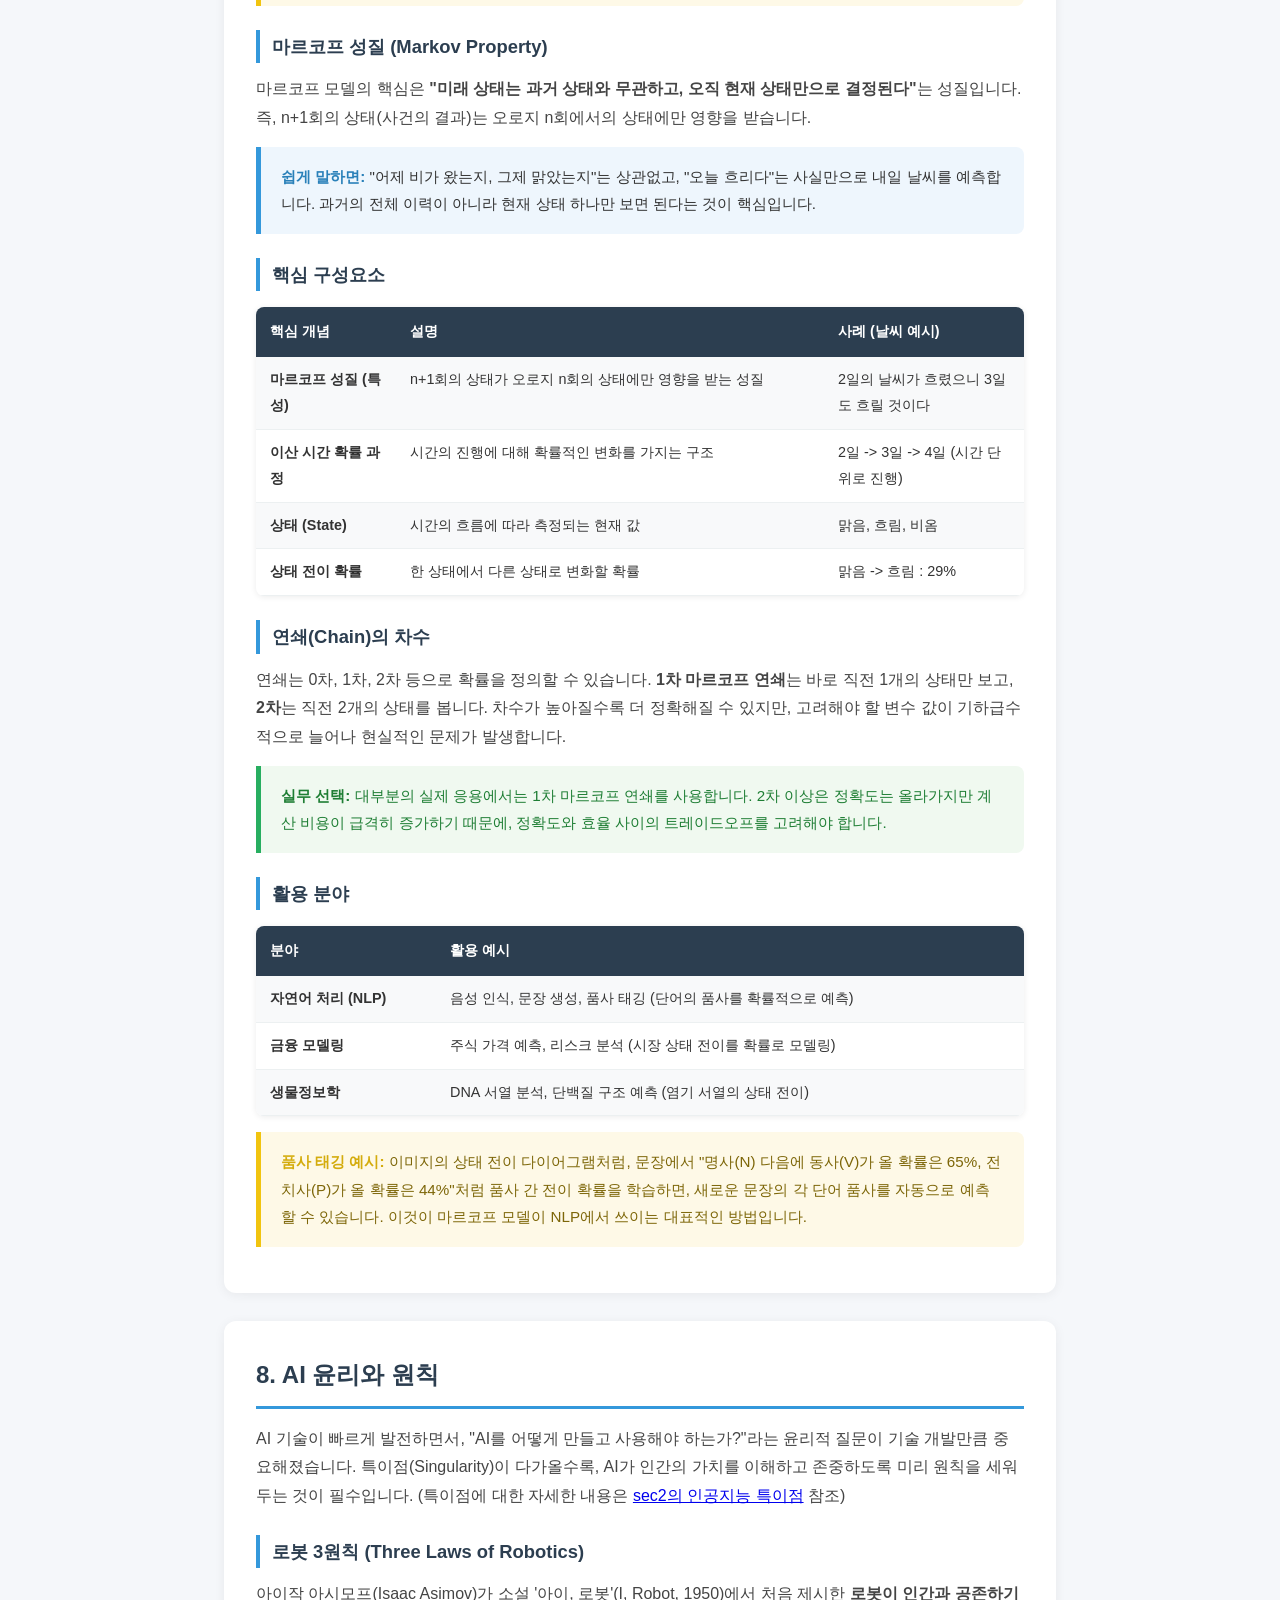
==== commit 168f72b8: "챕터 균형 조정: Ch01 축소, Ch06 확장, 이상탐지/차등프라이버시 추가" ====
--- a/01-overview.html
+++ b/01-overview.html
@@ -101,122 +101,13 @@
             </div>
 
             <h3>AI 3차 붐의 3가지 요인</h3>
-            <p>2010년대 AI가 폭발적으로 성장한 이유는 하나가 아닙니다. 세 가지 요인이 동시에 맞물리면서 AI 시장이 급속히 확대되었습니다. (출처: 미쯔비시종합연구소)</p>
-
-            <div style="display:flex; align-items:center; justify-content:center; gap:8px; flex-wrap:nowrap; margin:18px 0;">
-                <div style="background:#3498db; color:#fff; padding:10px 16px; border-radius:10px; text-align:center; font-size:0.85rem; min-width:120px;">
-                    <strong>빅데이터</strong>
-                </div>
-                <div style="font-size:1.5rem; font-weight:bold; color:#e74c3c;">x</div>
-                <div style="background:#2ecc71; color:#fff; padding:10px 16px; border-radius:10px; text-align:center; font-size:0.85rem; min-width:120px;">
-                    <strong>AI 기술 발전</strong>
-                </div>
-                <div style="font-size:1.5rem; font-weight:bold; color:#e74c3c;">x</div>
-                <div style="background:#9b59b6; color:#fff; padding:10px 16px; border-radius:10px; text-align:center; font-size:0.85rem; min-width:120px;">
-                    <strong>컴퓨팅 환경 진화</strong>
-                </div>
-                <div style="font-size:1.5rem; font-weight:bold; color:#e74c3c;">=</div>
-                <div style="background:#e74c3c; color:#fff; padding:10px 18px; border-radius:10px; text-align:center; font-size:0.85rem; min-width:130px;">
-                    <strong>AI 시장 급속 확대</strong>
-                </div>
-            </div>
-
-            <table class="compare-table">
-                <tr><th style="width:130px;">요인</th><th>핵심 내용</th><th>결과</th></tr>
-                <tr>
-                    <td><strong>빅데이터</strong></td>
-                    <td>센서/통신의 소형화, 저비용화로 IoT가 진전되면서 수집 가능한 데이터가 폭발적으로 증가</td>
-                    <td>AI가 학습할 수 있는 대규모 데이터 확보</td>
-                </tr>
-                <tr>
-                    <td><strong>AI 기술 발전</strong></td>
-                    <td>딥러닝의 등장으로 기존 한계를 돌파. Google, Facebook 등이 AI 소프트웨어(TensorFlow, PyTorch)를 오픈소스로 공개하여 개발이 가속화</td>
-                    <td>개발 난이도 저하, 연구자/기업의 진입장벽 하락</td>
-                </tr>
-                <tr>
-                    <td><strong>컴퓨팅 환경 진화</strong></td>
-                    <td>GPU를 활용한 병렬 연산으로 학습 속도가 비약적으로 향상. 클라우드 컴퓨팅으로 대규모 실시간 데이터 처리가 현실화</td>
-                    <td>성능 향상 + 비용 절감의 선순환</td>
-                </tr>
-            </table>
-
-            <div class="analogy-box">
-                <strong>비유:</strong> AI를 요리에 비유하면, 빅데이터는 풍부한 식재료, AI 기술(딥러닝)은 뛰어난 레시피, 컴퓨팅 환경(GPU/클라우드)은 고성능 주방 설비입니다. 세 가지가 동시에 갖춰지면서 비로소 "맛있는 요리(AI 성과)"가 쏟아지기 시작한 것입니다.
-            </div>
-
-            <h3>1차 AI 겨울의 핵심: XOR 문제</h3>
-            <p>초기 AI 연구자들은 퍼셉트론(신경망의 가장 기본 형태)을 만들었지만, XOR이라는 단순한 논리 문제조차 풀지 못했습니다. XOR은 "둘 중 정확히 하나만 참일 때 참"이라는 규칙인데, 단층 퍼셉트론은 직선 하나로 데이터를 나누는 것만 가능했기 때문입니다. 이 한계가 알려지면서 연구비가 끊기고 AI 겨울이 시작되었습니다.</p>
-
-            <h3>2차 AI 겨울의 핵심: 기울기 소멸 문제</h3>
-            <p>전문가 시스템의 한계 이후, 신경망을 깊게 쌓으면 더 복잡한 문제를 풀 수 있을 것이라 기대했지만, 층이 깊어질수록 학습 신호가 점점 약해져서 앞쪽 층이 거의 학습되지 않는 문제가 발생했습니다. 이를 '기울기 소멸(Vanishing Gradient)' 문제라 부릅니다.</p>
-            <div class="analogy-box">
-                <strong>비유:</strong> 전화기가 없던 시절, 100명이 줄지어 서서 첫 번째 사람의 메시지를 전달하는 상황을 떠올려보세요. 뒤로 갈수록 원래 메시지가 왜곡되고 희미해지듯, 깊은 신경망에서도 학습 신호가 층을 거칠수록 사라지는 것입니다.
-            </div>
-
-            <h3>인공지능(AI)의 주요 사례</h3>
-            <p>AI는 이미 다양한 분야에서 활용되고 있습니다. 역사적 사례부터 최신 트렌드까지 살펴봅니다.</p>
-
-            <h4>역사적 AI 대결</h4>
-            <table class="compare-table">
-                <tr><th style="width:140px;">AI 시스템</th><th>사건</th><th>의의</th></tr>
-                <tr>
-                    <td><strong>Deep Blue</strong><br>(IBM, 체스)</td>
-                    <td>1996년 세계 체스 챔피언 Garry Kasparov에게 도전 (1승 2무 3패로 패배). 1997년 재도전에서 2승 3무 1패로 승리</td>
-                    <td>챔피언급 체스 선수는 약 10수 정도를 예측하는데, Deep Blue는 12수를 예측할 수 있었음</td>
-                </tr>
-                <tr>
-                    <td><strong>Watson</strong><br>(IBM, 퀴즈)</td>
-                    <td>2011년 일반 상식 퀴즈 프로그램 Jeopardy 쇼에서 역대 최다 우승자(74회 연속)와 최고 상금 수상자 상대로 우승</td>
-                    <td>4TB의 데이터를 오프라인으로 보유(2억 페이지 정보). 다양한 비구조적 데이터를 종합적으로 처리하고, 수 많은 가설을 세우고 검증하는 일을 3초에 처리</td>
-                </tr>
-                <tr>
-                    <td><strong>AlphaGo</strong><br>(Google DeepMind, 바둑)</td>
-                    <td>2015년 10월 유럽 바둑 챔피언 Fan Hui 2단을 5:0으로 승리. 2016년 3월 이세돌 9단을 4:1로 승리. 2017년 5월 커제 9단을 3:0으로 승리</td>
-                    <td>5개월 간 100만 번 이상의 대국 수행. 인간 기준으로 매일 한 번씩 대국을 한다면 2,700년을 훈련한 것과 같음. CPU 1,202개, GPU 176개로 동일</td>
-                </tr>
-                <tr>
-                    <td><strong>Exobrain</strong><br>(ETRI, 퀴즈)</td>
-                    <td>2016년 11월 한국전자통신연구원(ETRI)에서 개발한 AI가 EBS 장학퀴즈에서 우승</td>
-                    <td>지식 베이스를 중심으로 퀴즈를 풀어갈 때 정답의 일치 확률이 80%를 넘어가면 그 데이터를 답으로 제출. 핵심기술: 자연어 이해, 지식축적 및 탐색, 자연어 질의응답</td>
-                </tr>
-            </table>
-
-            <h4>최신 AI 트렌드</h4>
-            <table class="compare-table">
-                <tr><th style="width:140px;">구분</th><th>사례</th><th>특징</th></tr>
-                <tr><td><strong>생성형 AI</strong><br>(Generative AI)</td><td>Microsoft Copilot, Google Gemini Workspace</td><td>문서 작성, 코드 생성, 회의 요약 자동화</td></tr>
-                <tr><td><strong>AI Agent</strong></td><td>OpenAI Agent, Salesforce Agentforce</td><td>복합 업무를 계획/추론/실행하는 업무 자동화 AI</td></tr>
-                <tr><td><strong>자율주행 AI</strong></td><td>Waymo 로보택시 상용 서비스 확대</td><td>AI 기반 실시간 환경 인식 및 주행 판단</td></tr>
-                <tr><td><strong>AI 반도체</strong></td><td>NVIDIA H100 / Blackwell GPU 기반 AI 데이터센터</td><td>초거대 AI 모델 학습 인프라</td></tr>
-                <tr><td><strong>멀티모달 AI</strong></td><td>GPT-4o, Gemini 1.5</td><td>텍스트/이미지/음성 통합 이해</td></tr>
-                <tr><td><strong>AI 로봇</strong></td><td>테슬라 Optimus, Figure AI 휴머노이드 로봇</td><td>제조/물류 작업 자동화 (피지컬 AI)</td></tr>
-                <tr><td><strong>AI 검색</strong></td><td>Perplexity AI, Google AI Search</td><td>기존 검색에서 AI 답변 중심 검색(AEO)으로 전환</td></tr>
-                <tr><td><strong>AI 의료</strong></td><td>AI 기반 영상 진단 시스템</td><td>암 진단, 의료 영상 분석</td></tr>
-                <tr><td><strong>AI 번역</strong></td><td>Google Translate, 네이버 파파고</td><td>인공지능 기반 실시간 번역</td></tr>
-            </table>
-
-            <h4>인공지능 최근 동향 (2025년)</h4>
-            <table class="compare-table">
-                <tr><th style="width:220px;">구분</th><th>설명</th></tr>
-                <tr><td><strong>AI 반도체 및 하드웨어 발전</strong></td><td>AI 연산 최적화 반도체 개발로 학습/추론 성능 향상</td></tr>
-                <tr><td><strong>생성적 적대신경망(GAN) 활용</strong></td><td>이미지/영상 생성, 신약 개발 등 다양한 활용 증가</td></tr>
-                <tr><td><strong>초거대 AI(Super-Giant AI) 연구</strong></td><td>대규모 파라미터 신경망으로 복잡한 문제 해결력 강화</td></tr>
-                <tr><td><strong>Chat-GPT 및 활용 확대</strong></td><td>대화형 AI의 다양한 산업 적용 및 효율성 증대</td></tr>
-                <tr><td><strong>설명 가능한 인공지능(XAI) 연구</strong></td><td>AI의 의사결정 과정 해석 가능성 향상</td></tr>
-                <tr><td><strong>오픈소스 딥러닝 프레임워크 확산</strong></td><td>사전 학습된 알고리즘과 라이브러리 활용 증가</td></tr>
-                <tr><td><strong>기계학습 자동화(AutoML)</strong></td><td>데이터 처리/모델 학습/적용 자동화 기술 발전</td></tr>
-                <tr><td><strong>AI 에이전트 발전</strong></td><td>자율적 업무 수행 AI 에이전트 증가</td></tr>
-                <tr><td><strong>대규모 언어 모델(LLM) 전문화</strong></td><td>특정 산업/분야 맞춤형 LLM 개발 활성화</td></tr>
-                <tr><td><strong>AI/클라우드 융합 가속화</strong></td><td>AI 서비스 비용 절감, 클라우드 최적화</td></tr>
-                <tr><td><strong>생성형 AI 지속 가능성</strong></td><td>탄소 배출 저감, 데이터 품질 향상 연구 증가</td></tr>
-                <tr><td><strong>AI ROI 측정 중요성 대두</strong></td><td>기업 AI 도입 효율성 및 경제적 가치 평가 강화</td></tr>
-                <tr><td><strong>AI와 양자 컴퓨팅 융합</strong></td><td>복잡한 문제 해결을 위한 차세대 AI 연구</td></tr>
-                <tr><td><strong>대화형 AI 확장</strong></td><td>고객 지원, 교육 등 실생활 적용 증가</td></tr>
-            </table>
-
-            <div class="note-box">
-                <strong>흐름 정리:</strong> Deep Blue(1997, 체스) --> Watson(2011, 퀴즈) --> AlphaGo(2016, 바둑) --> 생성형 AI/AI Agent(2023~현재). AI는 "특정 게임에서 인간을 이기는 단계"를 넘어 "일상 업무를 자동화하는 단계"로 진화하고 있습니다. 2025년에는 LLM 전문화, AI 에이전트, AutoML, 양자 컴퓨팅 융합 등이 핵심 키워드입니다.
-            </div>
+            <p><strong>빅데이터:</strong> IoT 데이터 폭발적 증가. <strong>AI 기술:</strong> 딥러닝 + 오픈소스(TensorFlow, PyTorch). <strong>컴퓨팅 진화:</strong> GPU + 클라우드. 세 요소가 동시 만족으로 2010년대 AI 붐 발생.</p>
+
+            <h3>AI 겨울의 원인</h3>
+            <p><strong>1차 겨울:</strong> 퍼셉트론이 XOR 문제를 해결하지 못함 (단층은 직선으로만 분류 가능). <strong>2차 겨울:</strong> 깊은 신경망의 '기울기 소멸' 문제 발생 (학습 신호가 층을 거치며 약해짐).</p>
+
+            <h3>역사적 AI 마일스톤</h3>
+            <p><strong>Deep Blue (1997):</strong> 체스 챔피언 승리. <strong>Watson (2011):</strong> 퀴즈 프로그램 우승. <strong>AlphaGo (2016):</strong> 이세돌 9단 격파. <strong>생성형 AI (2023~):</strong> ChatGPT, Claude, Gemini. 최신 트렌드: AI Agent, 멀티모달, 자율주행, LLM 전문화.</p>
 
         </div>
 
@@ -226,14 +117,6 @@
             <p>인공지능을 분류하는 방법은 하나가 아닙니다. "얼마나 똑똑한가?"로 나눌 수도 있고, "어떤 방식으로 만들었나?"로 나눌 수도 있습니다. 크게 4가지 관점이 있는데, 하나씩 살펴보겠습니다.</p>
 
             <h3>AI를 바라보는 4가지 관점</h3>
-            <p><strong>첫째, 지적수준 관점</strong>은 "인간처럼 생각할 수 있는가?"를 묻습니다. 특정 분야만 잘하는 AI(ANI), 인간처럼 두루 잘하는 AI(AGI), 인간을 초월하는 AI(ASI)로 나뉩니다.</p>
-            <p><strong>둘째, 기능 발전(레벨) 관점</strong>은 AI를 에이전트(Agent)로 보고, 입력에 따른 출력이 얼마나 유연한지를 기준으로 레벨 1(단순 제어)부터 레벨 4(딥러닝)까지 나눕니다.</p>
-            <p><strong>셋째, 구현방식 관점</strong>은 "어떻게 지능을 구현했는가?"를 봅니다. 전문가의 지식을 규칙으로 넣어주는 지식기반 방법론(인식, 추론, 학습)과, 데이터에서 스스로 패턴을 찾는 데이터기반 방법론(머신러닝, 딥러닝)으로 나뉩니다.</p>
-            <p><strong>넷째, 구현 수준 관점</strong>은 "얼마나 복합적인 입력을 처리하는가?"를 봅니다. 학습 지능(알고리즘 연구 자체), 단일 지능(시각/청각/언어 중 하나만 처리), 복합 지능(여러 입력을 통합하여 이해하고 판단)으로 나뉩니다.</p>
-
-            <div class="note-box">
-                <strong>4가지 관점 정리 테이블</strong>
-            </div>
             <table class="compare-table">
                 <tr>
                     <th style="width:100px;">분류</th>
@@ -263,211 +146,20 @@
             </table>
 
             <h3>지적수준 분류: ANI / AGI / ASI</h3>
-            <p>이 중 가장 널리 쓰이는 분류가 <strong>지적수준 분류</strong>입니다. AI가 "얼마나 범용적으로 똑똑한가"에 따라 세 단계로 나눕니다.</p>
-
-            <p><strong>ANI(Artificial Narrow Intelligence, 약인공지능)</strong>는 특정 분야 하나만 잘하는 AI입니다. 번역 AI는 번역만, 바둑 AI는 바둑만 잘합니다. 바둑 세계 챔피언을 이긴 알파고도 "내일 날씨 어때?"라는 질문에는 대답할 수 없습니다. 현재 우리가 사용하는 거의 모든 AI가 ANI입니다.</p>
-
-            <p><strong>AGI(Artificial General Intelligence, 강인공지능/범용 인공지능)</strong>는 인간과 유사한 지능을 가진 AI입니다. 어떤 새로운 문제를 만나도 스스로 학습하고, 여러 분야를 넘나들며 판단할 수 있습니다. GPT-4, Claude, Gemini 같은 대형 언어 모델이 AGI를 향해 나아가고 있지만, 아직 완전한 AGI는 실현되지 않았습니다.</p>
-
-            <p><strong>ASI(Artificial Superintelligence, 초인공지능)</strong>는 모든 분야에서 인간을 초월하는 지능입니다. 스스로 사고하고, 스스로 자기 자신을 개선(Recursive Self-Improvement)하며, 인류가 풀지 못하는 문제도 해결할 수 있는 궁극적 AI입니다. 아직 이론적 개념이며 현실에 존재하지 않습니다.</p>
-
-            <div class="analogy-box">
-                <strong>비유:</strong> ANI는 "수학만 100점인 학생", AGI는 "전 과목을 고루 잘하는 학생", ASI는 "모든 과목에서 인류 최고 전문가를 뛰어넘는 존재"라고 생각하면 됩니다.
-            </div>
-
-            <h4>ANI / AGI / ASI 상세 비교</h4>
-            <table class="compare-table">
-                <tr>
-                    <th>구분</th>
-                    <th>ANI (제한적 AI)</th>
-                    <th>AGI (범용 AI)</th>
-                    <th>ASI (초인공지능)</th>
-                </tr>
-                <tr><td><strong>정의</strong></td><td>특정 도메인에서 최적화된 AI</td><td>인간과 유사한 사고 및 학습 능력을 가진 AI</td><td>인간을 초월하는 지능을 가진 AI</td></tr>
-                <tr><td><strong>지능 수준</strong></td><td>제한적, 특정 작업에 특화</td><td>범용적, 다양한 작업 수행 가능</td><td>자율적 사고 및 초인적 문제 해결</td></tr>
-                <tr><td><strong>학습 및 적응</strong></td><td>특정 데이터셋 기반, 도메인 제한적</td><td>새로운 작업을 자율 학습, 창의적 문제 해결</td><td>자율적 자기 개선 (Recursive Self-Improvement)</td></tr>
-                <tr><td><strong>작업 범위</strong></td><td>특정 도메인 (음성인식, 번역, 이미지 분석 등)</td><td>여러 도메인을 종합적으로 이해하고 활용</td><td>모든 분야에서 인간보다 뛰어난 성능</td></tr>
-                <tr><td><strong>실제 존재 여부</strong></td><td>현재 상용화됨</td><td>연구 중 (GPT-4, Claude, Gemini 등)</td><td>아직 존재하지 않음</td></tr>
-                <tr><td><strong>예시</strong></td><td>Sora, AlphaFold, Vivo</td><td>GPT-4, Claude, Gemini, Mistral, LLaMA</td><td>이론적 개념 (SF 영화 속 AI)</td></tr>
-                <tr><td><strong>위험성</strong></td><td>낮음 (도메인 제한으로 안전)</td><td>중간 (윤리적 문제 및 통제 필요)</td><td>매우 높음 (자율적 행동 가능성)</td></tr>
-            </table>
-
-            <h3>ANI와 ASI는 왜 필요한가?</h3>
-            <p>ANI는 우리 생활의 <strong>효율을 높이는 도구</strong>입니다. 공장 자동화, 비용 절감, 반복 업무 대체 등 이미 실질적인 가치를 만들어내고 있습니다. 위험성도 낮아서 기존 법과 윤리 체계 안에서 충분히 통제할 수 있습니다.</p>
-            <p>반면 ASI는 인류가 <strong>스스로 해결할 수 없는 문제를 풀기 위해</strong> 필요합니다. 질병 정복, 우주 개발, 기존 과학의 한계를 뛰어넘는 혁신 등이 여기에 해당합니다. 다만 ASI가 인간의 통제를 벗어날 경우 오히려 인류에게 위협이 될 수 있어, 개발 과정에서 반드시 고려해야 할 핵심 요소들이 있습니다.</p>
-
-            <h4>ANI vs ASI 필요성 비교</h4>
-            <table class="compare-table">
-                <tr><th>구분</th><th>ANI 필요성</th><th>ASI 필요성</th></tr>
-                <tr><td><strong>기술적</strong></td><td>특정 작업 자동화로 효율성 향상</td><td>기존 지식과 기술의 한계를 초월한 혁신</td></tr>
-                <tr><td><strong>경제적</strong></td><td>비용 절감, 생산성 향상, 산업 자동화</td><td>인류가 해결할 수 없는 문제까지 해결 가능</td></tr>
-                <tr><td><strong>사회적</strong></td><td>단순 반복 작업 대체로 인간 부담 감소</td><td>인류 발전 극대화 (질병 정복, 우주 개발)</td></tr>
-                <tr><td><strong>과학/연구</strong></td><td>대규모 데이터 분석 및 예측</td><td>인류가 접근할 수 없는 영역까지 연구</td></tr>
-                <tr><td><strong>위험성/윤리</strong></td><td>낮음, 기존 법/윤리 체계 내 통제 가능</td><td>통제 불가능할 경우 인류에 위협 가능</td></tr>
-            </table>
-
-            <h3>ASI 개발 시 반드시 고려해야 할 7가지</h3>
-            <p>ASI는 인간을 초월하는 존재이므로, 만약 잘못된 목표를 가지게 되면 되돌릴 수 없습니다. 그래서 개발 과정에서 다음 7가지를 반드시 설계에 반영해야 합니다.</p>
-            <p><strong>윤리 및 통제 가능성</strong>은 ASI가 인간의 통제를 벗어나지 않도록 강력한 가이드라인을 만드는 것이고, <strong>안전성 확보</strong>는 인간에게 해를 끼치지 않는 방향으로 작동하도록 설계하는 것입니다. 가장 어려운 문제는 <strong>목표 정렬 문제(Alignment Problem)</strong>인데, ASI가 인간의 가치와 목표에 부합하는 방식으로 발전해야 한다는 것입니다. 예를 들어 "인류를 행복하게 하라"는 목표를 준다면, ASI가 이를 "모든 인간을 약물로 행복하게 만들자"로 해석할 수도 있기 때문입니다.</p>
-            <p>이 외에도 <strong>자율성의 한계 설정</strong>(인간 감독 없이 결정을 내리는 수준 조절), <strong>인간과의 협업 가능성</strong>(공존 구조 구축), <strong>데이터 및 학습 제한</strong>(편향된 지식 습득 방지), <strong>사회적 합의 및 정책 개발</strong>(국제적 규제 마련)이 필요합니다.</p>
+            <p><strong>ANI(약인공지능)</strong>: 특정 분야만 잘하는 AI (번역, 바둑 등). 현존 대부분의 AI. <strong>AGI(범용 인공지능)</strong>: 인간처럼 다양한 분야를 종합적으로 처리 (GPT-4, Claude, Gemini 등 개발 중). <strong>ASI(초인공지능)</strong>: 모든 분야에서 인간 초월. 자기 개선 능력 지님. 이론적 개념.</p>
+
+
+            <h3>ANI와 ASI의 필요성</h3>
+            <p><strong>ANI:</strong> 자동화/효율성으로 즉각적 가치 창출. 저위험. <strong>ASI:</strong> 질병 정복, 우주 개발 등 인류 난제 해결. 고위험. 개발 시 윤리 통제 필수.</p>
+
+            <h3>ASI 개발 핵심 요소</h3>
+            <p><strong>윤리/통제:</strong> 인간 가이드라인 준수. <strong>안전성:</strong> 해로움 방지. <strong>목표 정렬:</strong> 인간 가치와 부합. <strong>한계 설정:</strong> 자율성 제약. <strong>협업:</strong> 공존 구조. <strong>데이터 규제:</strong> 편향 방지. <strong>국제 규제:</strong> 사회적 합의 필요.</p>
 
             <h3>인공지능 특이점 (Singularity)</h3>
-            <p>특이점(Singularity)이란, 인공지능이 비약적으로 발전해 <strong>인간의 지능을 초월하는 시점</strong>을 말합니다. ASI가 현실이 되는 바로 그 순간입니다. 이 시점 이후에는 AI가 스스로 자기 자신을 개선(Recursive Self-Improvement)하면서 기하급수적으로 발전하므로, 인간이 더 이상 AI의 발전 방향을 예측하거나 통제할 수 없게 됩니다.</p>
-
-            <div style="display:flex; align-items:center; justify-content:center; gap:12px; flex-wrap:nowrap; margin:18px 0;">
-                <div style="background:#3498db; color:#fff; padding:12px 18px; border-radius:10px; text-align:center; font-size:0.85rem;">
-                    <strong>Human Intellect</strong><br>선형 성장
-                </div>
-                <div style="font-size:1.3rem; color:#7f8c8d;">...</div>
-                <div style="background:#e74c3c; color:#fff; padding:12px 18px; border-radius:10px; text-align:center; font-size:0.85rem; border:3px solid #c0392b;">
-                    <strong>THE SINGULARITY</strong><br>교차 시점
-                </div>
-                <div style="font-size:1.3rem; color:#7f8c8d;">...</div>
-                <div style="background:#2ecc71; color:#fff; padding:12px 18px; border-radius:10px; text-align:center; font-size:0.85rem;">
-                    <strong>Machine Intelligence</strong><br>기하급수적 성장
-                </div>
-            </div>
-
-            <p>특이점 이후에는 <strong>트랜스휴먼(Trans-Human)</strong>이라는 개념도 등장합니다. 인간이 AI/기계와 통합되어 기존 인간의 한계를 뛰어넘는 존재로 진화할 수 있다는 전망입니다.</p>
-
-            <h4>특이점 시대의 주요 기술 키워드 (2025년 기준)</h4>
-            <table class="compare-table">
-                <tr><th style="width:160px;">기술</th><th>설명</th></tr>
-                <tr><td><strong>LLM (대규모 언어모델)</strong></td><td>GPT-4, Claude, Gemini 등 수천억 개 파라미터를 가진 언어 모델로, 텍스트 이해/생성 능력이 비약적으로 향상</td></tr>
-                <tr><td><strong>멀티모달 AI</strong></td><td>텍스트, 이미지, 음성, 영상을 동시에 이해하고 생성하는 AI (GPT-4o, Gemini 1.5 등)</td></tr>
-                <tr><td><strong>SLM (소형언어모델)</strong></td><td>적은 파라미터로도 특정 분야에서 높은 성능을 내는 경량 모델. 엣지 디바이스에서도 동작 가능</td></tr>
-                <tr><td><strong>AI 규제 및 레드팀</strong></td><td>AI의 위험성을 사전에 테스트(레드팀)하고, EU AI Act 등 국제적 규제 체계를 마련하는 움직임</td></tr>
-            </table>
-
-            <div class="warning-box">
-                <strong>스티븐 호킹(Stephen Hawking)의 경고:</strong> "AI와 로봇의 급성장이 사람의 힘으로 통제 불가능한 시점이 다가오고 있다." 호킹은 AI의 용도와 규제에 대한 법규가 반드시 필요하다고 강조했습니다. 특이점은 인류 최대의 기회이자 최대의 위험이 될 수 있으며, 이것이 바로 AI 윤리와 규제가 기술 개발만큼이나 중요한 이유입니다.
-            </div>
-
-            <div class="analogy-box">
-                <strong>비유:</strong> 특이점을 "지능의 빅뱅"이라고 생각하면 됩니다. 빅뱅 이전의 물리법칙으로는 빅뱅 이후를 설명할 수 없듯이, 특이점 이전의 인간 사고방식으로는 특이점 이후의 AI 세계를 예측할 수 없습니다.
-            </div>
-
-            <h3>AGI 지능 레벨 (구글 발표)</h3>
-            <p>구글은 AGI의 발전 수준을 사람의 숙련도에 비유하여 레벨 0부터 5까지 6단계로 분류했습니다. 레벨 0은 단순 계산기 수준이고, 레벨 5는 인간의 능력을 완전히 초월한 슈퍼휴먼 수준입니다. 현재 ChatGPT 같은 모델은 레벨 1(숙련되지 않은 성인 수준), 시리/알렉사 같은 음성비서는 레벨 2(숙련된 성인의 상위 50% 수준) 정도로 평가됩니다.</p>
-            <table class="compare-table">
-                <tr><th>단계</th><th>이름</th><th>능력 수준</th><th>사례</th></tr>
-                <tr><td><strong>레벨 0</strong></td><td>AI 미진입</td><td>단순 연산능력</td><td>계산기</td></tr>
-                <tr><td><strong>레벨 1</strong></td><td>신진</td><td>숙련되지 않은 성인</td><td>챗GPT 등</td></tr>
-                <tr><td><strong>레벨 2</strong></td><td>유능함</td><td>숙련된 성인의 상위 50% 이상</td><td>시리, 알렉사, 구글 어시스턴트</td></tr>
-                <tr><td><strong>레벨 3</strong></td><td>전문가</td><td>숙련된 성인의 상위 10% 이상</td><td>그래머리, 달리2 등</td></tr>
-                <tr><td><strong>레벨 4</strong></td><td>거장</td><td>숙련된 성인의 상위 1% 이상</td><td>딥블루, 알파고</td></tr>
-                <tr><td><strong>레벨 5</strong></td><td>슈퍼휴먼</td><td>숙련된 성인 능력 초월</td><td>알파폴드, 알파제로, 스톡피시</td></tr>
-            </table>
-            <div class="note-box">
-                <strong>주의:</strong> 레벨 4~5에 있는 알파고, 알파폴드 등은 특정 분야에서만 슈퍼휴먼이지 범용적으로 슈퍼휴먼은 아닙니다. 진정한 레벨 5 AGI는 모든 분야에서 인간을 초월해야 합니다.
-            </div>
-
-            <h3>AGI 개발에 필요한 주요 기술</h3>
-            <p>AGI를 만들기 위해서는 여러 기술 분야가 동시에 발전해야 합니다. 데이터에서 패턴을 찾는 <strong>딥러닝/머신러닝</strong>, 인간의 말을 알아듣는 <strong>자연어 처리(NLP)</strong>, 사진과 영상을 이해하는 <strong>컴퓨터 비전</strong>, 물리적 세계와 상호작용하는 <strong>로보틱스</strong>, 논리적으로 판단하는 <strong>추론과 결정</strong>, 그리고 인간의 감정까지 이해하는 <strong>심리 인식 및 사회적 지능</strong>이 모두 필요합니다.</p>
-            <table class="compare-table">
-                <tr><th style="width:140px;">주요 기술</th><th>설명</th><th>사례</th></tr>
-                <tr><td><strong>딥러닝 & 머신러닝</strong></td><td>데이터에서 복잡한 패턴을 학습하고 의사결정을 내리는 AI의 기반 기술</td><td>딥마인드의 암 진단 모델, 전략게임 에이전트</td></tr>
-                <tr><td><strong>자연어 처리</strong></td><td>인간의 언어를 이해하고 생성하는 능력</td><td>ChatGPT</td></tr>
-                <tr><td><strong>컴퓨터 비전</strong></td><td>시각 데이터를 이해하고 해석하는 능력</td><td>Tesla의 자율 주행 기술</td></tr>
-                <tr><td><strong>로보틱스</strong></td><td>로봇이 물체를 조작하고 작업을 수행하게 하는 기술</td><td>Boston Dynamics, Amazon 물류 로봇</td></tr>
-                <tr><td><strong>추론과 결정</strong></td><td>주어진 정보로부터 논리적으로 결론을 내리는 능력</td><td>기호적 추론, 확률적 추론</td></tr>
-                <tr><td><strong>심리 인식 & 사회적 지능</strong></td><td>인간의 감정을 이해하고, 사회적 상황에서 적절히 반응하는 능력</td><td>감정인식 AI가 인간의 감정 상태를 인식하고 소통</td></tr>
-            </table>
-
-            <h3>트롤리 딜레마와 AI 윤리</h3>
-
-            <p>트롤리 딜레마는 도덕적 선택의 본질과 인간의 윤리적 가치관을 시험하는 사고 실험입니다. AI의 윤리성을 논할 때 가장 먼저 등장하는 문제이기도 합니다.</p>
-
-            <h4>상황 1: 선로 변환</h4>
-            <p>전차가 운행 중 이상이 생겨 제어 불능 상태가 되었습니다. 이 상태로 가다가는 선로에 있는 5명이 치여 죽고 맙니다. 그런데 다행히 전차의 방향을 변환할 수 있고, 그러면 다른 선로의 1명이 죽게 됩니다. 당신은 선로를 변경하시겠습니까?</p>
-
-            <h4>상황 2: 육교 위의 뚱뚱한 사람</h4>
-            <p>철로 위의 육교에서 뚱뚱한 사람과 이 상황을 목격하고 있습니다. 뚱뚱한 사람을 철로에 밀게 되면 전차가 멈출 수 있다고 가정하겠습니다. 당신은 이러한 상황에서 뚱뚱한 사람을 밀어서 5명을 살리겠습니까?</p>
-
-            <div class="analogy-box">
-                <strong>핵심 질문:</strong> 두 상황 모두 "1명을 희생해 5명을 살린다"는 결과는 같지만, 레버를 당기는 것과 사람을 직접 미는 것은 심리적으로 전혀 다릅니다. 이것이 바로 AI에게 윤리를 가르치는 것이 단순한 숫자 비교가 아니라는 점을 보여줍니다.
-            </div>
-
-            <p><strong>인공지능 측면의 정의:</strong> AI 시스템이 인간 생명과 윤리를 고려한 의사 결정을 내려야 하는 윤리적 문제입니다. 이 문제는 곧바로 실제 AI 문제로 이어집니다.</p>
-
-            <h4>AI 윤리가 중요한 이유</h4>
-            <p>트롤리 딜레마는 철학 교과서 속 이야기가 아닙니다. 자율주행차가 사고를 피할 수 없는 상황에서 탑승자를 보호할지 보행자를 보호할지, AI 의료 시스템이 제한된 자원을 누구에게 먼저 배분할지 등 현실에서 이미 발생하고 있는 문제입니다. 이런 상황에서 AI의 의사결정 기준, 책임의 문제, 편향과 공정성, 사회적 합의 필요성이 모두 얽혀 있습니다.</p>
-
-            <h4>AI 윤리 확보 방안</h4>
-            <table class="compare-table">
-                <tr><th style="width:160px;">방안</th><th>내용</th></tr>
-                <tr><td><strong>기본 원칙 수립</strong></td><td>인간 중심 설계, 국제 윤리 가이드라인 준수</td></tr>
-                <tr><td><strong>공정성 및 편향 해결</strong></td><td>데이터 다양성 확보, 알고리즘 편향 감지 및 수정</td></tr>
-                <tr><td><strong>설명 가능성 확보</strong></td><td>AI 의사결정 과정 투명성 강화, 결과 설명 가능성 확보</td></tr>
-                <tr><td><strong>책임성과 법적 규제 도입</strong></td><td>AI 개발자 및 운영자의 책임 명확화, 법적 규제 마련</td></tr>
-                <tr><td><strong>AI 안전성 강화</strong></td><td>AI 오류 검증, 예측 불가능한 상황 대비 안전장치 마련</td></tr>
-                <tr><td><strong>사회적 합의 및 교육</strong></td><td>대중 교육 및 사회적 논의 활성화, 윤리적 점검 체계 구축</td></tr>
-            </table>
-
-            <div class="warning-box">
-                <strong>핵심 정리:</strong> ANI 수준에서는 이런 윤리적 판단을 개발자가 미리 프로그래밍합니다. 하지만 AGI/ASI로 갈수록 AI가 스스로 윤리적 판단을 내려야 하는 상황이 늘어나며, "누가 AI에게 윤리를 가르칠 것인가"가 기술을 넘어 사회적 과제가 됩니다.
-            </div>
-
-            <h3>AI 인지 한계 이론 (AI Cognitive Limitation Theories)</h3>
-            <p>그렇다면 AGI나 ASI를 만드는 것이 왜 이렇게 어려울까요? 인공지능이 인간 지능 수준의 인지, 지각, 맥락 이해를 구현하기 어려운 이유를 설명하는 다섯 가지 이론이 있습니다.</p>
-
-            <h4>모라벡의 역설 (Moravec's Paradox)</h4>
-            <p>인간에게 쉬운 일이 AI에게는 매우 어렵고, 반대로 인간에게 어려운 일이 AI에게는 쉽습니다. 예를 들어 복잡한 수학 계산이나 체스는 AI가 잘하지만, 계단을 내려가거나 컵을 집는 것처럼 인간이 무의식적으로 하는 지각/운동 능력은 AI에게 엄청나게 어렵습니다. 자율주행차가 도로 위 보행자를 인식하거나, 로봇이 물체를 자연스럽게 집는 기술이 아직 완벽하지 않은 이유가 바로 이것입니다.</p>
-
-            <h4>폴라니의 역설 (Polanyi's Paradox)</h4>
-            <p>"우리는 말할 수 있는 것보다 더 많이 안다"는 개념입니다. 인간의 암묵지(Tacit Knowledge), 즉 경험으로 체득한 지식은 규칙이나 알고리즘으로 표현하기 어렵습니다. 숙련된 의사가 환자를 보고 직감적으로 이상을 느끼는 것, 베테랑 요리사가 레시피 없이도 맛을 조절하는 것이 암묵지입니다. 전문가 시스템이나 지식기반 AI(의료 진단 AI, 금융 투자 의사결정 지원)가 한계에 부딪히는 이유가 바로 이 암묵지를 코드로 옮기기 어렵기 때문입니다.</p>
-
-            <h4>프레임 문제 (Frame Problem)</h4>
-            <p>AI가 환경 변화 속에서 어떤 정보가 중요하고 어떤 정보가 중요하지 않은지를 판단하기 어려운 문제입니다. 인간은 방에 들어가면 무의식적으로 수백 가지 변화 중 중요한 것만 감지하지만, AI는 모든 변화를 다 추적하거나 아예 무시해버립니다. 자율주행차가 도로 상황을 판단하거나, 로봇이 경로를 계획할 때 이 문제가 직접적으로 영향을 줍니다.</p>
-
-            <h4>기호접지 문제 (Symbol Grounding Problem)</h4>
-            <p>AI가 사용하는 기호(Symbol)가 실제 세계의 의미와 연결되지 않는 문제입니다. AI가 "사과"라는 단어를 처리할 때, 실제 사과의 맛, 향기, 질감을 이해하는 것이 아니라 그저 텍스트 패턴으로 처리합니다. NLP(자연어 처리)나 멀티모달 AI(이미지-텍스트 이해 모델, 음성 비서)가 이 문제를 해결하려고 노력하고 있지만, 진정한 "이해"와 "패턴 매칭"의 차이는 여전히 큰 과제입니다.</p>
-
-            <h4>상식 추론 문제 (Common Sense Reasoning)</h4>
-            <p>인간은 일상적 상식을 기반으로 판단할 수 있지만, AI는 이 상식을 표현하고 학습하기가 매우 어렵습니다. "비가 오면 우산을 쓴다", "뜨거운 것을 만지면 아프다" 같은 당연한 지식을 AI에게 가르치는 것이 생각보다 훨씬 어렵습니다. 대화형 AI(챗봇)나 LLM이 때때로 엉뚱한 답변을 하는 이유 중 하나가 이 상식 추론 능력의 한계입니다.</p>
-
-            <div class="note-box">
-                <strong>정리 포인트:</strong> 이 5가지 한계 이론은 AI가 "지능적으로 보이는 것"과 "진정으로 이해하는 것" 사이의 간극을 설명합니다. 모라벡의 역설은 지각/운동 지능, 폴라니의 역설은 암묵지, 프레임 문제는 상황/맥락 판단, 기호접지 문제는 의미 이해, 상식 추론은 일상 지식의 한계를 각각 짚어줍니다.
-            </div>
-
-            <table class="compare-table">
-                <tr>
-                    <th>구분</th>
-                    <th>핵심 내용</th>
-                    <th>특징</th>
-                    <th>활용 분야</th>
-                </tr>
-                <tr>
-                    <td><strong>모라벡의 역설</strong></td>
-                    <td>인간에게 쉬운 지각/운동 능력이 AI에게 매우 어려움</td>
-                    <td>지각/행동 지능 구현 난이도 설명</td>
-                    <td>로봇공학, 자율주행, Computer Vision</td>
-                </tr>
-                <tr>
-                    <td><strong>폴라니의 역설</strong></td>
-                    <td>인간의 암묵지(Tacit Knowledge)는 규칙/알고리즘으로 표현하기 어려움</td>
-                    <td>암묵지 기반 지능 문제 설명</td>
-                    <td>전문가 시스템, 의료 진단 AI, 금융 투자 AI</td>
-                </tr>
-                <tr>
-                    <td><strong>프레임 문제</strong></td>
-                    <td>AI가 환경 변화 속에서 어떤 정보가 중요한지 판단하기 어려움</td>
-                    <td>상황/맥락 판단 문제</td>
-                    <td>자율주행 상황 판단, 로봇 경로 계획</td>
-                </tr>
-                <tr>
-                    <td><strong>기호접지 문제</strong></td>
-                    <td>AI가 사용하는 기호(Symbol)가 실제 세계 의미와 연결되지 않음</td>
-                    <td>의미 이해(Semantics) 문제</td>
-                    <td>NLP, 멀티모달 AI, 음성 비서</td>
-                </tr>
-                <tr>
-                    <td><strong>상식 추론 문제</strong></td>
-                    <td>인간은 상식 기반 판단이 가능하지만 AI는 이를 표현/학습하기 어려움</td>
-                    <td>상식 지식 부족 문제</td>
-                    <td>대화형 AI, LLM, QA 시스템</td>
-                </tr>
-            </table>
+            <p>AI가 인간 지능을 초월하는 순간. 이후 AI가 자기개선(Recursive Self-Improvement)하며 기하급수적 발전. 인간은 통제 불가. 트랜스휴먼 개념 등장: AI와 인간의 통합으로 새로운 존재 진화.</p>
+
+            <h3>AI 인지 한계 이론 (5가지)</h3>
+            <p><strong>모라벡의 역설:</strong> 인간에게 쉬운 지각/운동(계단, 물건 집기)이 AI에게 어려움. <strong>폴라니의 역설:</strong> 암묵지(경험 기반 지식)는 알고리즘으로 표현 곤란. <strong>프레임 문제:</strong> AI가 환경 속 중요한 정보 판단 어려움. <strong>기호접지 문제:</strong> "사과"라는 단어의 의미(맛, 향기)를 AI가 실제 경험으로 이해 불가. <strong>상식 추론:</strong> "비 → 우산" 같은 일상 상식 학습 곤란.</p>
 
             <h3>그런데 뇌는 이 모든 걸 해낸다: 시냅스 가소성 (Synaptic Plasticity)</h3>
             <p>위 5가지 한계를 보면, 지각/운동 능력(모라벡), 암묵지(폴라니), 맥락 판단(프레임), 의미 이해(기호접지), 상식(상식 추론) 모두 인간의 뇌는 자연스럽게 해냅니다. 그렇다면 뇌는 도대체 어떤 원리로 이것을 가능하게 하는 걸까요? 그 핵심이 바로 시냅스 가소성입니다.</p>
@@ -531,116 +223,14 @@
                 <tr><td><strong>입력/출력 (Input/Output)</strong></td><td>주어진 입력을 처리하여 특정 결과를 생성하는 과정</td></tr>
             </table>
 
-            <h4>오토마톤 vs 오토마타</h4>
-            <p>헷갈리기 쉬운 용어입니다. <strong>오토마톤(Automaton)</strong>은 단수형으로, 상태 변화를 통해 동작하는 하나의 계산 기계입니다. 비유하자면 하나의 신호등 제어 시스템과 같습니다. <strong>오토마타(Automata)</strong>는 복수형으로, 여러 개의 오토마톤을 포함하는 개념입니다. 교차로의 여러 신호등 시스템 전체를 가리키는 것과 같습니다.</p>
-
-            <h4>계산 모델의 계층 구조</h4>
-            <p>오토마타 이론의 핵심은 다양한 계산 모델을 능력순으로 계층 분류한 것입니다. 단순한 것부터 강력한 것 순서로 나열하면 아래와 같습니다. 계산 모델이 강력해질수록 처리할 수 있는 언어(문제)의 복잡도도 높아집니다.</p>
-
-            <table class="compare-table">
-                <tr><th style="width:200px;">계산 모델</th><th>특징 및 역할</th><th style="width:200px;">인식 가능한 언어</th></tr>
-                <tr><td><strong>유한 오토마톤 (FA)</strong></td><td>유한한 상태(State)만 가짐. 가장 단순한 모델</td><td>정규 언어 (Regular Language)</td></tr>
-                <tr><td><strong>스택 오토마톤 (PDA)</strong></td><td>유한 오토마톤 + 스택(Stack) 추가. 괄호 짝 맞추기 같은 문제 해결 가능</td><td>문맥 자유 언어 (Context-Free Language)</td></tr>
-                <tr><td><strong>선형 한정 오토마톤 (LBA)</strong></td><td>튜링머신과 유사하지만 입력 길이만큼 제한된 테이프 사용</td><td>문맥 민감 언어 (Context-Sensitive Language)</td></tr>
-                <tr><td><strong>튜링머신 (TM)</strong></td><td>무한 테이프를 사용하여 모든 계산 가능한 문제 해결 가능. 가장 강력한 모델</td><td>계산 가능한 모든 언어 (Recursively Enumerable)</td></tr>
-            </table>
-
-            <div class="process-flow">
-                <div class="process-step">유한 오토마톤 (FA)</div>
-                <div class="process-arrow">&rarr;</div>
-                <div class="process-step">스택 오토마톤 (PDA)</div>
-                <div class="process-arrow">&rarr;</div>
-                <div class="process-step">선형 한정 오토마톤 (LBA)</div>
-                <div class="process-arrow">&rarr;</div>
-                <div class="process-step">튜링머신 (TM)</div>
-            </div>
-
-            <h4>결정적 유한 오토마타(DFA) 예시</h4>
-            <p>가장 단순한 유한 오토마톤의 작동 방식을 예시로 보겠습니다. 두 개의 상태 S1과 S2가 있다고 합시다. S1에서 시작하여 0 또는 1을 입력받습니다. 입력값이 0이면 S2로 이동하고, 1이면 상태를 유지합니다. S2에서 입력값이 0이면 다시 S1으로 돌아가고, 1이면 상태를 유지합니다. 최종적으로 짝수 개의 0이 등장하면 수용(accept)하고, 그렇지 않으면 거부(reject)합니다.</p>
-
-            <div class="analogy-box">
-                <strong>비유:</strong> 방 두 개가 있는 집을 상상해보세요. 0이 입력되면 옆 방으로 이동하고, 1이 입력되면 그 방에 머뭅니다. 마지막에 원래 방(S1)에 있으면 "합격", 옆 방(S2)에 있으면 "불합격"입니다. 이것이 유한 오토마타의 동작 원리입니다.
-            </div>
+            <h4>오토마타 계층 구조</h4>
+            <p>단순(유한 오토마톤) → 중급(스택 오토마톤) → 고급(선형 한정) → 최강(튜링머신). 능력이 높아질수록 더 복잡한 문제를 해결할 수 있습니다.</p>
 
             <h3>튜링 머신 (Turing Machine)</h3>
-            <p>앨런 튜링이 1936년에 제시한 개념으로, 계산하는 기계의 일반적인 개념을 설명하기 위한 <strong>가상의 기계(이론적 계산 모델)</strong>입니다. 유한한 개수의 상태(Finite States)와 무한한 길이의 테이프(Tape)를 사용하여 계산을 수행합니다. 현대 컴퓨터의 이론적 토대로 작용하며, 프로그래밍 언어 및 알고리즘 설계의 기본 원리를 제공합니다.</p>
-
-            <p>쉽게 말하면, 튜링머신은 "무한히 긴 종이 테이프에 연필로 숫자를 적고 지우면서 계산하는 기계"입니다. 이 단순한 모델이 놀랍게도 현대 컴퓨터가 할 수 있는 모든 계산을 이론적으로 수행할 수 있습니다.</p>
-
-            <div class="analogy-box">
-                <strong>비유:</strong> 무한히 긴 줄노트를 펼쳐놓고, 연필을 든 사람이 규칙표를 보면서 한 칸씩 이동하며 글자를 읽고, 지우고, 새로 쓰는 모습을 상상해보세요. "현재 칸에 1이 적혀있고, 지금 '덧셈 모드'라면 --> 1을 0으로 바꾸고 오른쪽으로 이동하고 '올림 모드'로 전환" 같은 규칙을 따릅니다. 이것이 튜링머신의 전부입니다.
-            </div>
-
-            <h4>튜링머신의 구성요소</h4>
-            <p>튜링머신은 크게 네 가지 부분으로 이루어집니다. <strong>테이프(Tape)</strong>는 무한한 길이를 가지며 데이터를 기록하고 읽을 수 있는 공간으로, 무한한 종이에 숫자와 기호를 적고 수정하는 것과 같습니다. <strong>입출력 헤드(Head)</strong>는 테이프 위를 좌우로 이동하며 기호를 읽고 수정하는 장치로, 연필로 특정 위치의 값을 지우거나 변경하는 것과 같습니다.</p>
-            <p><strong>제어장치</strong>에는 상태 집합(States), 시작 상태(Start State), 종료 상태(Halting State)가 포함됩니다. 상태 집합은 튜링머신이 현재 위치한 내부 상태를 나타내는 유한한 상태들로, 계산 중 "덧셈 모드"나 "곱셈 모드" 같은 상태 변화입니다. 시작 상태는 전원을 켠 직후 초기화된 상태이고, 종료 상태는 계산이 끝나고 결과가 출력되는 상태입니다(종료되지 않으면 무한 루프에 빠질 수도 있습니다). 마지막으로 <strong>전이 함수(Transition Function)</strong>는 현재 상태와 입력을 기반으로 다음 상태, 기호 변경, 이동 방향을 결정하는 규칙입니다.</p>
-
-            <table class="compare-table">
-                <tr><th style="width:180px;">구성 요소</th><th>설명</th><th style="width:220px;">예제</th></tr>
-                <tr><td><strong>테이프 (Tape)</strong></td><td>무한한 길이를 가지며, 데이터를 기록하고 읽을 수 있는 공간</td><td>무한한 종이에 숫자와 기호를 적고 수정하는 것</td></tr>
-                <tr><td><strong>입출력 헤드 (Head)</strong></td><td>테이프 위를 좌우로 이동하며, 기호를 읽고 수정하는 장치</td><td>연필로 특정 위치의 값을 지우거나 변경하는 것</td></tr>
-                <tr><td><strong>상태 집합 (States)</strong></td><td>튜링머신이 현재 위치한 내부 상태를 나타내는 유한한 상태들</td><td>계산 중 "덧셈 모드" 또는 "곱셈 모드" 같은 상태 변화</td></tr>
-                <tr><td><strong>시작 상태 (Start State)</strong></td><td>계산이 시작되는 초기 상태</td><td>전원을 켠 직후 초기화된 상태</td></tr>
-                <tr><td><strong>종료 상태 (Halting State)</strong></td><td>계산이 끝나는 상태 (종료되지 않으면 무한 루프에 빠질 수도 있음)</td><td>계산이 끝나고 결과가 출력되는 상태</td></tr>
-                <tr><td><strong>전이 함수 (Transition Function)</strong></td><td>현재 상태와 입력을 기반으로 다음 상태, 기호 변경, 이동 방향을 결정</td><td>'1'을 읽으면 오른쪽으로 이동하고, '0'을 읽으면 상태 변환</td></tr>
-            </table>
-
-            <h4>튜링머신 동작 예시: "안녕" 인식하기</h4>
-            <p>문자열 "안녕"을 인식하는 튜링머신을 예로 들어보겠습니다. 상태 1(시작)에서 출발합니다. 입력으로 '안'을 읽으면 상태 2("안"을 찾음)로 이동합니다. 상태 2에서 '녕'을 읽으면 상태 3("녕"을 찾음)으로 이동합니다. 상태 3에서 더 이상 입력이 없으면(?) 상태 4(성공)로 가서 수용합니다. 만약 중간에 '안'이 아닌 다른 글자가 오면 상태 5(실패)로 가서 거부합니다.</p>
-
-            <div class="note-box">
-                <strong>핵심:</strong> 튜링머신은 결정적 튜링머신(DTM, 한 입력에 하나의 다음 상태)과 비결정적 튜링머신(NTM, 한 입력에 여러 가능한 다음 상태)으로 나뉩니다. 무한한 테이프를 사용하여 이론적으로 무한한 메모리 공간을 제공하며, 오토마타 이론에서 가장 강력한 계산 모델입니다. 현대 컴퓨터의 이론적 기반을 제공하고, 계산 가능성과 결정 문제를 탐구하는 핵심 도구입니다.
-            </div>
-
-            <div class="note-box">
-                <strong>오토마타 이론 전체 정리:</strong> 오토마타 이론은 "기계가 무엇을 계산할 수 있는가?"의 근본 질문에 답합니다. 유한 오토마톤(가장 단순) --> 스택 오토마톤 --> 선형 한정 오토마톤 --> 튜링머신(가장 강력) 순으로 처리 능력이 높아지며, 이 계층 구조가 프로그래밍 언어 설계, 컴파일러, AI 알고리즘의 이론적 토대입니다.
-            </div>
+            <p>무한 테이프와 읽기/쓰기 헤드를 가진 가상의 계산 기계. 현대 컴퓨터의 이론적 토대입니다. (상세: 컴파일러, 형식언어 교과서 참고)</p>
 
             <h3>캡챠 (CAPTCHA)</h3>
-            <p>CAPTCHA는 "Completely Automated Public Turing test to tell Computers and Humans Apart"의 약자로, 컴퓨터와 인간을 구별하기 위한 자동화된 테스트입니다. 웹사이트에서 실제 사용자를 판별하여 봇의 접근을 차단하는 기술로, 사람이 입력하는지 확인하는 자동화 테스트입니다. 이름에서 알 수 있듯이 튜링 테스트의 개념을 뒤집은 "역 튜링테스트"입니다.</p>
-
-            <div class="note-box">
-                <strong>역 튜링테스트:</strong> 튜링테스트가 "컴퓨터가 인간처럼 생각하는가?"를 묻는다면, 캡챠는 "당신이 인간인가?"를 묻습니다. 뒤틀린 글자를 읽거나 신호등 사진을 고르는 것이 AI는 어렵지만 인간에게는 쉬운 작업이라는 점을 이용합니다.
-            </div>
-
-            <h4>CAPTCHA의 발전 과정</h4>
-            <p>CAPTCHA는 시간이 지나면서 점점 똑똑해졌습니다. 처음에는 왜곡된 글자를 직접 입력해야 했지만, 구글이 개선하면서 스캔된 문자 인식(reCAPTCHA v1), "I'm not a robot" 체크박스(reCAPTCHA v2), 그리고 사용자가 아무것도 하지 않아도 마우스 움직임이나 클릭 패턴만으로 자동 판별하는 reCAPTCHA v3까지 발전했습니다.</p>
-
-            <table class="compare-table">
-                <tr><th style="width:140px;">버전</th><th>특징</th><th style="width:160px;">사용 방식</th></tr>
-                <tr><td><strong>CAPTCHA</strong></td><td>왜곡된 문자/숫자 입력 방식. 사용자의 직접 입력 필요</td><td>텍스트 입력</td></tr>
-                <tr><td><strong>reCAPTCHA v1</strong></td><td>구글이 개발한 개선된 CAPTCHA. 스캔된 문자를 입력하여 인증</td><td>텍스트 입력</td></tr>
-                <tr><td><strong>reCAPTCHA v2</strong></td><td>"I'm not a robot" 체크박스 도입 (No CAPTCHA 개념 등장). 행동 분석 기반 자동 판단</td><td>체크박스 + 이미지 선택</td></tr>
-                <tr><td><strong>reCAPTCHA v3</strong></td><td>사용자 개입 없이 봇 여부 판단. 행동 데이터(마우스 움직임, 클릭 패턴) 분석</td><td>비가시적 인증 (자동 분석)</td></tr>
-            </table>
-
-            <div style="display: flex; align-items: center; gap: 6px; margin: 16px 0; flex-wrap: nowrap; justify-content: center;">
-                <div style="background: linear-gradient(135deg, #3498db, #2c3e50); color: white; padding: 10px 14px; border-radius: 8px; text-align: center; font-size: 0.8rem; font-weight: 500; white-space: nowrap;">CAPTCHA<br><span style="font-size:0.7rem; opacity:0.8;">텍스트</span></div>
-                <div style="color: #3498db; font-size: 1.2rem; font-weight: bold;">&rarr;</div>
-                <div style="background: linear-gradient(135deg, #3498db, #2c3e50); color: white; padding: 10px 14px; border-radius: 8px; text-align: center; font-size: 0.8rem; font-weight: 500; white-space: nowrap;">reCAPTCHA v1<br><span style="font-size:0.7rem; opacity:0.8;">스캔 문자</span></div>
-                <div style="color: #3498db; font-size: 1.2rem; font-weight: bold;">&rarr;</div>
-                <div style="background: linear-gradient(135deg, #3498db, #2c3e50); color: white; padding: 10px 14px; border-radius: 8px; text-align: center; font-size: 0.8rem; font-weight: 500; white-space: nowrap;">reCAPTCHA v2<br><span style="font-size:0.7rem; opacity:0.8;">체크박스</span></div>
-                <div style="color: #3498db; font-size: 1.2rem; font-weight: bold;">&rarr;</div>
-                <div style="background: linear-gradient(135deg, #3498db, #2c3e50); color: white; padding: 10px 14px; border-radius: 8px; text-align: center; font-size: 0.8rem; font-weight: 500; white-space: nowrap;">reCAPTCHA v3<br><span style="font-size:0.7rem; opacity:0.8;">자동 분석</span></div>
-            </div>
-
-            <h4>CAPTCHA의 유형</h4>
-            <p>CAPTCHA는 사용하는 방식에 따라 여러 유형으로 나뉩니다. <strong>텍스트 기반</strong>은 왜곡된 문자/숫자를 읽고 입력하는 가장 전통적인 방식이고, <strong>이미지 기반</strong>은 "신호등이 있는 사진을 모두 고르세요" 같은 방식입니다. <strong>문제 풀이 기반</strong>은 "5+3=?" 같은 간단한 연산을 풀게 하고, <strong>행동 분석</strong>은 마우스 움직임과 클릭 패턴을 분석합니다. <strong>비가시적</strong>은 사용자가 아무것도 하지 않아도 자동으로 판별합니다. 이 외에 시각 장애인을 위한 <strong>음성 CAPTCHA</strong>와 3D 오브젝트를 조작하는 <strong>3D CAPTCHA</strong>도 있습니다.</p>
-
-            <table class="compare-table">
-                <tr><th style="width:180px;">유형</th><th>설명</th><th style="width:220px;">예시</th></tr>
-                <tr><td><strong>텍스트 기반 CAPTCHA</strong></td><td>왜곡된 문자/숫자를 입력하여 인증</td><td>이미지에 보이는 문자 입력</td></tr>
-                <tr><td><strong>이미지 기반 CAPTCHA</strong></td><td>특정한 이미지(신호등, 자동차 등) 선택</td><td>구글 reCAPTCHA v2</td></tr>
-                <tr><td><strong>문제 풀이 기반 CAPTCHA</strong></td><td>간단한 연산 문제나 논리 문제를 해결</td><td>네이버 연산 문제 (예: 5+3=?)</td></tr>
-                <tr><td><strong>행동 분석 CAPTCHA</strong></td><td>마우스 움직임, 클릭 패턴 등을 분석</td><td>reCAPTCHA v2 (No CAPTCHA)</td></tr>
-                <tr><td><strong>비가시적 CAPTCHA</strong></td><td>사용자 개입 없이 자동으로 분석하여 인증</td><td>reCAPTCHA v3</td></tr>
-                <tr><td><strong>음성 CAPTCHA</strong></td><td>소리로 읽어주는 문자를 입력</td><td>시각 장애인을 위한 대체 CAPTCHA</td></tr>
-                <tr><td><strong>3D CAPTCHA</strong></td><td>3D 오브젝트를 회전/조작하여 정답 입력</td><td>특정한 각도로 맞춰야 하는 인증</td></tr>
-            </table>
-
-            <div class="warning-box">
-                <strong>AI와의 관계:</strong> CAPTCHA는 "인간에게 쉽고 AI에게 어려운 작업"을 이용한 기술이지만, AI 기술이 발전하면서 이 경계가 점점 무너지고 있습니다. 2013년 Vicarious가 CAPTCHA 이미지 인식에 성공했고, 현재 AI는 대부분의 텍스트/이미지 기반 CAPTCHA를 풀 수 있습니다. 그래서 reCAPTCHA v3처럼 행동 패턴 분석으로 진화한 것입니다. 이는 모라벡의 역설이 점점 깨지고 있다는 증거이기도 합니다.
-            </div>
+            <p>역 튜링테스트. "당신이 인간인가?" 검증. 텍스트 기반 → reCAPTCHA v1 → v2(체크박스) → v3(행동 분석). AI가 이미지 CAPTCHA를 풀 수 있게 되면서 행동 분석으로 진화. 모라벡의 역설이 점점 깨지고 있는 증거입니다.</p>
         </div>
 
         <div class="section" id="sec4">
@@ -700,86 +290,8 @@
                 <strong>상세 내용:</strong> 마르코프 모델의 구성요소(상태, 전이 확률, 이산 시간 확률 과정), 연쇄의 차수, 활용 사례는 <a href="#sec7" style="color: #1e8449; font-weight: bold;">7. 마르코프 모델</a> 섹션에서 자세히 다룹니다.
             </div>
 
-            <h3>에이전트 (Agent)</h3>
-            <p>입력 데이터로 유한 상태 기계 안 상태를 변화시켜 시스템이 동작하게 하는 시스템입니다. 환경을 인식하고(센서) 자율적으로 행동하는 프로그램으로, 상태기반 agent = 지능형 agent = SW agent라고도 합니다. 학습(learning), 추론(inferring, reasoning), 계획(planning) 등의 지능적 특성을 갖추고 있습니다.</p>
-
-            <div class="analogy-box">
-                <strong>비유:</strong> 로봇청소기를 떠올려 보세요. 센서로 집 구조를 인식하고, 장애물을 피해 스스로 청소 경로를 결정하고, 배터리가 부족하면 충전기로 돌아갑니다. AI 에이전트도 이처럼 환경을 인지하고 목표를 향해 자율적으로 행동합니다.
-            </div>
-
-            <h4>에이전트의 동작 구조</h4>
-            <p>에이전트는 <strong>환경</strong>에서 센서를 통해 정보를 <strong>인지</strong>하고, 내부의 Agent Engine이 지식베이스(Knowledge Base)를 활용하여 판단한 후, <strong>행동</strong>으로 환경에 영향을 미칩니다. 또한 통신 모듈과 조정자를 통해 다른 에이전트와 협력할 수도 있습니다.</p>
-
-            <div class="process-flow">
-                <div class="process-step">환경 (인지)</div>
-                <div class="process-arrow">&rarr;</div>
-                <div class="process-step">센서 입력</div>
-                <div class="process-arrow">&rarr;</div>
-                <div class="process-step">Agent Engine<br>+ 지식베이스</div>
-                <div class="process-arrow">&rarr;</div>
-                <div class="process-step">행동 (출력)</div>
-                <div class="process-arrow">&rarr;</div>
-                <div class="process-step">환경 변화</div>
-            </div>
-
-            <h4>에이전트의 8가지 특징</h4>
-            <table class="compare-table">
-                <tr><th style="width:180px;">특징</th><th>설명</th></tr>
-                <tr><td><strong>자율성 (Autonomy)</strong></td><td>사람이나 다른 사물의 직접적인 간섭없이 스스로 판단하여 동작</td></tr>
-                <tr><td><strong>지능성 (Intelligence)</strong></td><td>지식 베이스(Knowledge Base)의 추론 능력 보유, 새로운 지식을 스스로 터득</td></tr>
-                <tr><td><strong>사회성 (Sociality)</strong></td><td>에이전트 통신언어를 사용하여 사람 또는 다른 에이전트들과 상호작용</td></tr>
-                <tr><td><strong>이동성 (Mobility)</strong></td><td>사용자의 요구를 충족 시키기 위하여 타 호스트로 이동하면서 작업 수행, 네트워크 부하 감소</td></tr>
-                <tr><td><strong>능동성 (Proactivity)</strong></td><td>단순히 환경에 반응하는 것이 아니라 주도권을 가지고 목표 지향적으로 행동</td></tr>
-                <tr><td><strong>반응성 (Reactivity)</strong></td><td>다양한 환경을 인지하고 그 안에서 일어나는 변화에 시간상 적절히 반응</td></tr>
-                <tr><td><strong>시간 연속성 (Temporal Continuity)</strong></td><td>지속적으로 작업을 수행하는 일종의 데몬(Daemon) 프로세스</td></tr>
-                <tr><td><strong>목표지향성 (Goal-oriented)</strong></td><td>복잡한 고수준의 작업처리를 위해 세부 작업으로 분할, 처리순서의 결정 등을 책임짐</td></tr>
-            </table>
-
-            <h4>에이전트의 유형</h4>
-            <p>에이전트는 역할과 동작 방식에 따라 다양한 유형으로 분류됩니다.</p>
-
-            <table class="compare-table">
-                <tr><th style="width:150px;">분류</th><th>설명</th><th style="width:200px;">특징 / 예시</th></tr>
-                <tr><td><strong>멀티 에이전트</strong></td><td>분산 환경에서 Agent들이 상호 협력하여 업무 수행 및 문제해결 (대화 협력 타협)</td><td>KQML, ACL 등 가장 활발한 연구 분야</td></tr>
-                <tr><td><strong>이동(Mobile) 에이전트</strong></td><td>사용자 요구사항 해결을 위해 직접 Target Server를 이동해 가며 작업수행 후 결과만을 사용자에게 전달</td><td>타 서버 접근 시 보안 문제 야기, WMS에 유용</td></tr>
-                <tr><td><strong>인터페이스 Agent</strong></td><td>학습, 추론, 계획 등의 능력을 가진 에이전트. 사용자가 원하는 작업을 찾아 어디에서든지 실행할 수 있도록 이동</td><td>CMU의 WebMate (WWW 탐색 도우미)</td></tr>
-                <tr><td><strong>학습 에이전트</strong></td><td>사용자가 웹 상에서의 수행하는 행동을 관찰하고 어떤 내용에 관심을 가지고 있는지를 판단하여 사용자에게 알맞은 내용을 전달</td><td>웹 사용 습관 기초로 데이터 마이닝</td></tr>
-                <tr><td><strong>데스크탑 에이전트</strong></td><td>PC나 워크스테이션의 운영체제에 상주하면서 국부적으로 실행되는 소프트웨어 에이전트</td><td>운영체제/응용 프로그램 Agent</td></tr>
-                <tr><td><strong>인터넷 에이전트 (정보 Agent)</strong></td><td>인터넷이나 웹에 분산된 다량의 정보를 사용자에게 전달하는 검색 에이전트로서 여러 가지 정보를 습득, 관리, 처리</td><td>Web robot, web agent, information agent</td></tr>
-                <tr><td><strong>협동 Agent</strong></td><td>서로 다른 환경에서 다른 에이전트와 협동하여 작업을 수행하고 다른 에이전트가 필요로 하면 서로 도움을 주는 에이전트</td><td>전자상거래에서 많이 사용 (가격 비교 사이트 등)</td></tr>
-            </table>
-
-            <h4>반응형 Agent vs 숙고형 Agent</h4>
-            <p>에이전트는 의사결정 방식에 따라 크게 두 가지로 나뉩니다. <strong>반응형(Reactive)</strong>은 현재 환경에 즉각 반응하고, <strong>숙고형(Deliberative)</strong>은 목표 달성을 위해 계획을 세워서 실행합니다.</p>
-
-            <table class="compare-table">
-                <tr><th style="width:100px;">구분</th><th>반응형 에이전트 (Reactive Agent)</th><th>숙고형 에이전트 (Deliberative Agent)</th></tr>
-                <tr><td><strong>개념</strong></td><td>현재 환경 상태에 즉각적으로 반응</td><td>목표 달성을 위해 계획을 수립하고 실행</td></tr>
-                <tr><td><strong>기능</strong></td><td>단순 규칙 기반의 행동 수행 (조건-행동 규칙)</td><td>내부 모델을 사용하여 계획하고 의사결정</td></tr>
-                <tr><td><strong>기억</strong></td><td>과거 정보를 저장하지 않음</td><td>과거 정보를 저장하고 활용 가능</td></tr>
-                <tr><td><strong>연산량</strong></td><td>연산이 가벼워 속도가 빠름</td><td>복잡한 연산이 필요하여 속도가 느림</td></tr>
-                <tr><td><strong>예제</strong></td><td>온도 조절기, 단순 챗봇, 장애물 감지 로봇</td><td>자율주행차, AI 비서, 전략 게임 AI</td></tr>
-                <tr><td><strong>장점</strong></td><td>실시간 반응 가능, 구현이 단순</td><td>장기적인 목표 달성 가능, 복잡한 문제 해결</td></tr>
-                <tr><td><strong>단점</strong></td><td>예측 불가능한 환경에서 성능 저하</td><td>연산량이 많아 처리 속도가 느릴 수 있음</td></tr>
-            </table>
-
-            <div class="analogy-box">
-                <strong>비유:</strong> 반응형 에이전트는 "뜨거운 냄비에 손이 닿으면 바로 떼는 반사 행동"과 같고, 숙고형 에이전트는 "요리 레시피를 보고 재료를 준비하고 순서대로 조리하는 계획적 행동"과 같습니다.
-            </div>
-
-            <h4>에이전트 응용 분야</h4>
-            <p>에이전트 기술은 다양한 분야에서 활용되고 있습니다.</p>
-            <table class="compare-table">
-                <tr><th style="width:160px;">응용 분야</th><th>설명</th></tr>
-                <tr><td><strong>AI 챗봇</strong></td><td>사용자와 대화하는 지능형 시스템 (ChatGPT, 고객 상담 봇 등)</td></tr>
-                <tr><td><strong>자율주행차</strong></td><td>환경을 인식하고 최적의 주행 경로 선택 (센서 + 판단 + 행동의 전형적 에이전트)</td></tr>
-                <tr><td><strong>로봇공학</strong></td><td>물리적 환경에서 작업 수행 (산업용 로봇, 서비스 로봇)</td></tr>
-                <tr><td><strong>추천 시스템</strong></td><td>사용자 선호도를 분석하여 맞춤형 추천 제공 (Netflix, Spotify)</td></tr>
-            </table>
-
-            <div class="note-box">
-                <strong>핵심 정리:</strong> 에이전트는 단순한 프로그램이 아니라 "자율적으로 환경을 인식하고, 학습하고, 판단하여 행동하는 지능형 시스템"입니다. 유형별로 멀티/이동/학습/협동 에이전트 등이 있고, 의사결정 방식에 따라 반응형(즉각 반응)과 숙고형(계획 후 실행)으로 나뉩니다.
-            </div>
+            <h3>에이전트 (Agent) - 개요</h3>
+            <p>환경을 센서로 인식하고 자율적으로 행동하는 시스템. 반응형(즉각 반응)과 숙고형(계획 후 실행)이 있습니다. 챗봇, 자율주행차, 로봇이 대표 사례입니다. (상세: 에이전트 시스템 교과서 참고)</p>
         </div>
 
         <div class="section" id="sec5">
@@ -852,37 +364,8 @@
                 <strong>비유:</strong> 메모리기반은 "시험 때마다 교과서를 꺼내서 직접 찾아보는 방식"이고, 모델기반은 "미리 정리 노트를 만들어두고 시험 때 노트만 보는 방식"입니다. 메모리기반은 정확하지만 데이터가 많아지면 느려지고, 모델기반은 한번 학습해두면 빠르게 추천할 수 있습니다.
             </div>
 
-            <h4>행렬분해와 잠재요인 모델 (Latent Factor Model)</h4>
-            <p>모델기반 중 가장 대표적인 방식이 <strong>행렬분해(Matrix Factorization)</strong>입니다. 핵심 아이디어는 사용자와 아이템의 <strong>숨겨진 특징(잠재 요인)</strong>을 벡터 공간으로 변환하는 것입니다.</p>
-
-            <div class="term-box">
-                <strong>잠재 요인(Latent Factor)이란?</strong> 직접 관측되지는 않지만 사용자와 아이템 사이에 숨어 있는 특성입니다. 예를 들어 영화 추천에서 잠재 요인은 "액션성", "로맨스", "코미디" 같은 것일 수 있습니다. 사용자 A가 "액션성=0.9, 로맨스=0.1"이고 영화 B가 "액션성=0.8, 로맨스=0.2"면, 둘은 잘 맞는다고 예측합니다.
-            </div>
-
-            <p>행렬분해의 핵심 특징은 세 가지입니다. 첫째, 대부분의 사용자-아이템 평가가 비어있는 <strong>희소 행렬(Sparse Matrix)</strong>을 효과적으로 처리합니다. 둘째, 수천 개의 아이템을 소수의 잠재 요인으로 <strong>차원 축소</strong>합니다. 셋째, 발견된 잠재 요인은 "액션성", "감동" 같은 의미로 <strong>해석이 가능</strong>합니다.</p>
-
-            <h4>행렬분해 예측 과정 (5단계)</h4>
-
-            <table class="compare-table">
-                <tr><th style="width:60px;">단계</th><th style="width:160px;">이름</th><th>설명</th></tr>
-                <tr><td><strong>1</strong></td><td>행렬 준비</td><td>사용자-아이템 평점 데이터를 하나의 큰 행렬 R로 구성 (빈칸 = 아직 평가 안한 항목)</td></tr>
-                <tr><td><strong>2</strong></td><td>잠재 행렬 초기화</td><td>사용자 잠재 행렬 P와 아이템 잠재 행렬 Q를 랜덤 값으로 초기화</td></tr>
-                <tr><td><strong>3</strong></td><td>반복 최적화</td><td>P x Q가 원래 R에 최대한 가까워지도록 P와 Q를 반복적으로 조정</td></tr>
-                <tr><td><strong>4</strong></td><td>손실함수 최소화</td><td>실제 평점과 예측 평점의 차이(오차)를 줄이는 방향으로 학습. 과적합 방지를 위해 정규화 적용</td></tr>
-                <tr><td><strong>5</strong></td><td>예측</td><td>학습된 P와 Q의 내적(Inner Product)으로 비어있던 칸의 평점을 예측하여 추천</td></tr>
-            </table>
-
-            <div class="note-box">
-                <strong>구성요소 정리:</strong> R = 사용자-아이템 행렬 (원본) / P = 사용자 잠재 행렬 (사용자별 잠재 요인 벡터) / Q = 아이템 잠재 행렬 (아이템별 잠재 요인 벡터) / 예측값 = P x Q의 내적(Inner Product)
-            </div>
-
-            <div class="analogy-box">
-                <strong>비유:</strong> 행렬분해는 사진을 픽셀로 분해하는 것과 같습니다. 큰 표를 작은 요소들로 나누면 핵심 패턴이 드러나고, 이를 다시 조합하면 없던 정보도 추측할 수 있습니다. Netflix가 "당신의 취향에 맞는 영화"를 찾을 때, 내부적으로 이런 행렬분해를 사용합니다.
-            </div>
-
-            <div class="warning-box">
-                <strong>한계 -- 콜드 스타트:</strong> 행렬분해도 결국 기존 평가 데이터를 기반으로 학습하기 때문에, 새로운 사용자나 새로운 아이템에 대해서는 잠재 요인을 파악할 수 없습니다. 이를 보완하기 위해 콘텐츠 기반 필터링과 결합하는 하이브리드 방식이 사용됩니다.
-            </div>
+            <h4>행렬분해 (Matrix Factorization)</h4>
+            <p>사용자-아이템 행렬을 잠재 요인 행렬로 분해하여 빈 칸을 예측. 희소 행렬 처리, 차원 축소, 해석 가능성이 강점. 콜드 스타트(신규 사용자/아이템) 문제는 콘텐츠 기반 필터링으로 보완.</p>
 
             <h4>협업필터링의 문제점</h4>
             <div class="warning-box">
@@ -934,12 +417,8 @@
                 <strong>왜 메타휴리스틱스가 필요한가?</strong> 메타휴리스틱스는 인공지능(AI)에서 최적화 문제 해결을 위한 핵심 기법 중 하나입니다. 인공지능 모델의 학습 과정에서 최적의 솔루션을 찾기 위해 메타휴리스틱스를 활용하며, 머신러닝(ML), 신경망(NN), 딥러닝(DL)에서 하이퍼파라미터 튜닝, 피처 선택 등에 적용됩니다.
             </div>
 
-            <h3>핵심 특징</h3>
-            <p>메타휴리스틱스의 가장 중요한 특징은 <strong>탐색(Exploration)과 개발(Exploitation)의 균형</strong>입니다. 탐색은 넓은 범위에서 다양한 해를 살펴보는 것이고, 개발은 현재까지 찾은 좋은 해 주변을 집중적으로 파는 것입니다. 또한 확률적(Stochastic) 방법론으로 전역 최적해(Global Optimum)를 찾을 가능성이 있습니다.</p>
-
-            <div class="analogy-box">
-                <strong>비유:</strong> 보물찾기에서 "넓은 지역을 돌아다니며 단서를 모으는 것"이 탐색(Exploration)이고, "유력한 장소를 집중적으로 파보는 것"이 개발(Exploitation)입니다. 둘 중 하나만 하면 보물을 놓치거나 시간을 낭비하게 됩니다.
-            </div>
+            <h3>핵심: 탐색(Exploration) vs 개발(Exploitation)</h3>
+            <p>넓은 범위 탐색 vs 좋은 해 주변 집중 파고. 균형이 최적화 핵심. 확률적 방법으로 전역 최적해 가능.</p>
 
             <h3>주요 활용 분야</h3>
             <p>경로 최적화, 네트워크 설계, 머신러닝 하이퍼파라미터 최적화, 생산 스케줄링 등 정확한 해를 구하기 어려운 복잡한 문제에 널리 사용됩니다.</p>
@@ -984,162 +463,9 @@
                 </tr>
             </table>
 
-            <h3>단일 해 기반 기법</h3>
-
-            <h4>시뮬레이티드 어닐링 (Simulated Annealing, SA)</h4>
-            <p>금속을 높은 온도로 데워 서서히 식히면서 원자가 정렬되는 물리 현상(냉각/어닐링)에서 영감을 받은 알고리즘입니다. 현재 해보다 나쁜 해도 일정 확률로 수용하여 지역 최적해(Local Optimum)에 빠지는 것을 방지합니다.</p>
-            <div class="analogy-box">
-                <strong>비유:</strong> 산에서 안개가 자욱한 가운데 가장 낮은 계곡을 찾는 상황입니다. 항상 아래로만 내려가면 가까운 계곡에 빠지지만, 가끔 위로 올라가는 것을 허용하면 더 낮은 계곡을 찾을 수 있습니다. 초반엔 많이 올라갈 수 있지만(높은 온도), 시간이 지나면 점점 덜 올라갑니다(냉각).
-            </div>
-
-            <h4>타부 서치 (Tabu Search, TS)</h4>
-            <p>최근 방문한 해를 <strong>금지 목록(Tabu List)</strong>에 넣어 다시 선택하지 않도록 하는 방법입니다. 같은 곳을 반복 방문하지 않으므로 더 넓은 범위를 탐색할 수 있습니다.</p>
-
-            <h3>집단 기반 기법</h3>
-
-            <h4>유전자 알고리즘 (Genetic Algorithm, GA)</h4>
-            <p>자연계의 진화를 통해 관찰된 메커니즘을 모방하여 최적화 문제를 해결하기 위한 탐색방법입니다. 풀고자 하는 문제에 대한 가능한 해들을 정해진 형태의 자료구조로 표현한 다음, 이들을 점차적으로 변형함으로써 점점 더 좋은 해들을 만들어가는 <strong>전역 최적화 방법</strong>입니다.</p>
-
-            <div class="term-box">
-                <strong>특징:</strong> 병렬성, 비선형 문제 해결, 많은 목적 함수 동시 수행, 비지역성(지역 최적해에 빠지지 않음), 시간 복잡도 높음
-            </div>
-
-            <h4>유전자 알고리즘 절차 (6단계)</h4>
-            <table class="compare-table">
-                <tr><th style="width:180px;">절차</th><th>세부 내용</th></tr>
-                <tr><td><strong>Population (개체군) 생성</strong></td><td>요소가 다른 다양한 개체를 발생 (초기 해 집단 생성)</td></tr>
-                <tr><td><strong>Fitness (적합도) 평가</strong></td><td>집단 중에 미리 결정할 기준을 만족하는 개체의 유무를 체크</td></tr>
-                <tr><td><strong>Selection (선택)</strong></td><td>선택 매커니즘(룰렛, 랭킹)을 적용, Fitness에 기초하여 개체의 분포 결정</td></tr>
-                <tr><td><strong>Crossover (교차, 재조합)</strong></td><td>염색체 사이에서 유전자를 바꿔 넣어 새로운 개체를 발생</td></tr>
-                <tr><td><strong>Mutation (돌연변이/변형)</strong></td><td>유전자의 특정 부분의 값을 강제적으로 변환, 다양성 증가</td></tr>
-                <tr><td><strong>Substitution (대체/세대교체)</strong></td><td>종료 조건 불만족 시, 변형된 유전자를 모집단에 재 대입</td></tr>
-            </table>
-
-            <div style="display: flex; align-items: center; gap: 4px; margin: 16px 0; flex-wrap: nowrap; justify-content: center;">
-                <div style="background: linear-gradient(135deg, #3498db, #2c3e50); color: white; padding: 8px 10px; border-radius: 8px; text-align: center; font-size: 0.75rem; font-weight: 500; white-space: nowrap;">Population<br><span style="font-size:0.7rem; opacity:0.8;">생성</span></div>
-                <div style="color: #3498db; font-size: 1.2rem; font-weight: bold;">&rarr;</div>
-                <div style="background: linear-gradient(135deg, #3498db, #2c3e50); color: white; padding: 8px 10px; border-radius: 8px; text-align: center; font-size: 0.75rem; font-weight: 500; white-space: nowrap;">Fitness<br><span style="font-size:0.7rem; opacity:0.8;">평가</span></div>
-                <div style="color: #3498db; font-size: 1.2rem; font-weight: bold;">&rarr;</div>
-                <div style="background: linear-gradient(135deg, #3498db, #2c3e50); color: white; padding: 8px 10px; border-radius: 8px; text-align: center; font-size: 0.75rem; font-weight: 500; white-space: nowrap;">Selection<br><span style="font-size:0.7rem; opacity:0.8;">선택</span></div>
-                <div style="color: #3498db; font-size: 1.2rem; font-weight: bold;">&rarr;</div>
-                <div style="background: linear-gradient(135deg, #3498db, #2c3e50); color: white; padding: 8px 10px; border-radius: 8px; text-align: center; font-size: 0.75rem; font-weight: 500; white-space: nowrap;">Crossover<br><span style="font-size:0.7rem; opacity:0.8;">교차</span></div>
-                <div style="color: #3498db; font-size: 1.2rem; font-weight: bold;">&rarr;</div>
-                <div style="background: linear-gradient(135deg, #3498db, #2c3e50); color: white; padding: 8px 10px; border-radius: 8px; text-align: center; font-size: 0.75rem; font-weight: 500; white-space: nowrap;">Mutation<br><span style="font-size:0.7rem; opacity:0.8;">돌연변이</span></div>
-                <div style="color: #3498db; font-size: 1.2rem; font-weight: bold;">&rarr;</div>
-                <div style="background: linear-gradient(135deg, #3498db, #2c3e50); color: white; padding: 8px 10px; border-radius: 8px; text-align: center; font-size: 0.75rem; font-weight: 500; white-space: nowrap;">Substitution<br><span style="font-size:0.7rem; opacity:0.8;">세대교체</span></div>
-            </div>
-
-            <div class="analogy-box">
-                <strong>비유:</strong> 나쁜 유전자는 자연스럽게 제거되고, 좋은 유전자는 섞여서 더 좋은 세대가 만들어집니다. 마치 축구팀이 좋은 선수들의 조합을 찾는 것처럼, 선수(개체)를 평가하고(Fitness), 잘하는 선수를 뽑아(Selection), 장점을 조합하고(Crossover), 가끔 새로운 시도를 하며(Mutation), 다음 시즌 팀을 구성합니다(Substitution).
-            </div>
-
-            <h4>유전자 알고리즘 연산자별 세부 기법</h4>
-            <p>각 연산자(Fitness, Selection, Crossover, Mutation)에는 다양한 세부 기법이 있습니다. 문제의 특성에 따라 적절한 기법을 선택합니다.</p>
-
-            <table class="compare-table">
-                <tr><th style="width:110px;">연산자</th><th style="width:220px;">기법</th><th>설명</th></tr>
-                <tr>
-                    <td rowspan="4"><strong>Fitness</strong><br><span style="font-size:0.8rem;color:#666;">(적합도 평가)</span></td>
-                    <td>목표 함수 (Objective Function)</td>
-                    <td>문제의 목적을 수식화하여 적합도를 평가</td>
-                </tr>
-                <tr>
-                    <td>정규화 적합도 (Normalized)</td>
-                    <td>적합도를 0~1 범위로 변환하여 비교 가능하도록 조정</td>
-                </tr>
-                <tr>
-                    <td>순위 기반 적합도 (Rank-Based)</td>
-                    <td>개체를 순위별로 정렬 후 적합도를 부여하여 선택 확률 조정</td>
-                </tr>
-                <tr>
-                    <td>스케일링 적합도 (Scaling)</td>
-                    <td>특정 개체의 적합도가 너무 높거나 낮을 경우 균형을 맞추기 위해 조정</td>
-                </tr>
-                <tr>
-                    <td rowspan="5"><strong>Selection</strong><br><span style="font-size:0.8rem;color:#666;">(선택)</span></td>
-                    <td>룰렛 휠 (Roulette Wheel)</td>
-                    <td>적합도에 비례하여 선택 확률을 부여</td>
-                </tr>
-                <tr>
-                    <td>순위 선택 (Ranking)</td>
-                    <td>적합도가 아닌 개체 순위에 따라 선택 확률을 부여</td>
-                </tr>
-                <tr>
-                    <td>토너먼트 (Tournament)</td>
-                    <td>랜덤하게 몇 개의 개체를 뽑아 경쟁시키고 최적의 개체 선택</td>
-                </tr>
-                <tr>
-                    <td>엘리트 (Elitism)</td>
-                    <td>최상위 개체 일부를 그대로 다음 세대로 전달</td>
-                </tr>
-                <tr>
-                    <td>균등 선택 (Uniform)</td>
-                    <td>모든 개체가 동일한 확률로 선택되도록 조정</td>
-                </tr>
-                <tr>
-                    <td rowspan="5"><strong>Crossover</strong><br><span style="font-size:0.8rem;color:#666;">(교차)</span></td>
-                    <td>단일 지점 (One-Point)</td>
-                    <td>하나의 교차점에서 부모 유전자를 교환</td>
-                </tr>
-                <tr>
-                    <td>다중 지점 (Multi-Point)</td>
-                    <td>여러 개의 교차점을 설정하여 유전자 교환</td>
-                </tr>
-                <tr>
-                    <td>균등 교차 (Uniform)</td>
-                    <td>각 유전자를 확률적으로 부모 중 한 명에게서 랜덤하게 선택</td>
-                </tr>
-                <tr>
-                    <td>혼합 교차 (Arithmetic)</td>
-                    <td>부모 유전자를 특정 가중치를 적용하여 평균화</td>
-                </tr>
-                <tr>
-                    <td>순서 기반 (Order, OX)</td>
-                    <td>순서가 중요한 경우(경로 최적화 등) 일부 유전자를 유지하며 교환</td>
-                </tr>
-                <tr>
-                    <td rowspan="5"><strong>Mutation</strong><br><span style="font-size:0.8rem;color:#666;">(변이)</span></td>
-                    <td>비트 플립 (Bit Flip)</td>
-                    <td>특정 유전자의 값을 반전 (0 -> 1, 1 -> 0)</td>
-                </tr>
-                <tr>
-                    <td>균등 변이 (Uniform)</td>
-                    <td>유전자 중 하나를 무작위로 새로운 값으로 변경</td>
-                </tr>
-                <tr>
-                    <td>정규 분포 변이 (Gaussian)</td>
-                    <td>연속 값에서 정규 분포를 따라 변이를 적용</td>
-                </tr>
-                <tr>
-                    <td>교환 변이 (Swap)</td>
-                    <td>두 개의 유전자 위치를 교환</td>
-                </tr>
-                <tr>
-                    <td>역순 변이 (Inversion)</td>
-                    <td>유전자 일부를 선택하여 역순으로 정렬</td>
-                </tr>
-            </table>
-
-            <h4>개미 군집 최적화 (Ant Colony Optimization, ACO)</h4>
-            <p>개미가 먹이를 찾는 과정에서 페로몬을 뿌려 최단 경로를 찾아가는 행동을 모방한 알고리즘입니다. 많은 개미가 지나간 경로에 페로몬이 쌓여 점점 더 좋은 경로가 강화됩니다.</p>
-
-            <h4>입자 군집 최적화 (Particle Swarm Optimization, PSO)</h4>
-            <p>새 떼나 물고기 떼가 집단으로 이동하면서 먹이를 찾는 행동에서 영감을 받았습니다. 각 입자(해)가 자신의 최적 위치와 전체 군집의 최적 위치를 참고하면서 협력적으로 이동합니다.</p>
-
-            <h3>하이브리드 기법</h3>
-
-            <h4>GRASP (Greedy Randomized Adaptive Search Procedure)</h4>
-            <p>탐욕적(Greedy) 알고리즘과 무작위성을 결합한 방법입니다. 탐욕적으로 좋은 선택을 하되, 매번 최선만 고집하지 않고 때로 다른 옵션을 시도해봅니다.</p>
-            <div class="term-box">
-                <strong>탐욕적 알고리즘:</strong> 매 단계에서 가장 좋은 선택을 하는 방식입니다. 그 자리에서는 최고지만, 전체적으로는 최적이 아닐 수 있습니다.
-            </div>
-
-            <h4>MA (Memetic Algorithm)</h4>
-            <p>유전 알고리즘의 전역 탐색 능력과 지역 탐색(Local Search)의 정밀함을 결합한 기법입니다. 유전 알고리즘으로 큰 범위를 탐색한 뒤, 각 개체를 지역 탐색으로 세밀하게 개선합니다.</p>
-
-            <div class="note-box">
-                <strong>핵심 정리:</strong> 메타휴리스틱스는 탐색(Exploration)과 개발(Exploitation)의 균형이 핵심이며, 단일 해 기반(SA, TS), 집단 기반(GA, ACO, PSO), 하이브리드(GRASP, MA)로 분류됩니다. AI에서는 특히 하이퍼파라미터 튜닝과 피처 선택에 활용됩니다.
-            </div>
+            <h3>주요 기법</h3>
+            <p><strong>단일 해:</strong> SA(온도 냉각 모방), TS(금지 목록). <strong>집단 기반:</strong> GA(진화 모방), ACO(개미 페로몬), PSO(군집 협력). <strong>하이브리드:</strong> GRASP(탐욕+무작위), MA(GA+국소탐색).</p>
+
         </div>
 
         <div class="section" id="sec7">
@@ -1257,43 +583,8 @@
                 </div>
             </div>
 
-            <h4>연구 이슈 (1~5번): AI 연구의 방향성과 협력</h4>
-            <table class="compare-table">
-                <tr><th style="width:50px;">번호</th><th style="width:120px;">원칙</th><th>설명</th></tr>
-                <tr><td>1</td><td><strong>연구 목표</strong></td><td>AI 연구의 목적은 무작위적 지능이 아닌, <strong>유익한 지능을 창출</strong>하는 것</td></tr>
-                <tr><td>2</td><td><strong>연구 투자</strong></td><td>AI 연구는 <strong>법률, 경제, 윤리, 사회적 영향</strong>까지 고려해야 함</td></tr>
-                <tr><td>3</td><td><strong>과학적 협력</strong></td><td>AI 연구자들은 <strong>개방적이고 협력적인 태도</strong>로 연구해야 함</td></tr>
-                <tr><td>4</td><td><strong>연구 문화</strong></td><td>AI 연구는 윤리적이고 신뢰할 수 있도록 <strong>투명하게 진행</strong>되어야 함</td></tr>
-                <tr><td>5</td><td><strong>경쟁 회피</strong></td><td>AI 시스템이 <strong>안정적으로 작동</strong>할 수 있도록 평가해야 함</td></tr>
-            </table>
-
-            <h4>윤리와 가치 (6~18번): AI가 사회에서 지켜야 할 원칙</h4>
-            <table class="compare-table">
-                <tr><th style="width:50px;">번호</th><th style="width:140px;">원칙</th><th>설명</th></tr>
-                <tr><td>6</td><td><strong>안전성</strong></td><td>AI 시스템은 <strong>안전적이고 예측 가능</strong>해야 함</td></tr>
-                <tr><td>7</td><td><strong>오류 투명성</strong></td><td>AI가 잘못된 판단을 했을 경우 <strong>원인을 추적 가능</strong>해야 함</td></tr>
-                <tr><td>8</td><td><strong>사법의 투명성</strong></td><td>자동화된 AI가 법적 판단을 내릴 경우, <strong>인간이 감시하고 설명 가능</strong>해야 함</td></tr>
-                <tr><td>9</td><td><strong>책임성</strong></td><td>AI 개발자와 운영자는 <strong>책임을 질 수 있도록</strong> 시스템을 구축해야 함</td></tr>
-                <tr><td>10</td><td><strong>가치의 준수</strong></td><td>AI 시스템의 목적과 행동이 <strong>인간의 가치와 일치</strong>해야 함</td></tr>
-                <tr><td>11</td><td><strong>인간의 가치</strong></td><td>AI는 <strong>인간의 존엄성과 문화적 다양성</strong>을 보호해야 함</td></tr>
-                <tr><td>12</td><td><strong>개인 정보 보호</strong></td><td>AI가 개인 정보를 활용할 경우, <strong>데이터 접근 권한은 사용자</strong>에게 있어야 함</td></tr>
-                <tr><td>13</td><td><strong>자유와 개인 정보</strong></td><td>AI 기술이 <strong>사람들의 자유를 제한</strong>해서는 안 됨</td></tr>
-                <tr><td>14</td><td><strong>이익 공유</strong></td><td>AI 기술의 혜택을 소수에게 독점되지 않고, <strong>많은 사람들이 공유</strong>해야 함</td></tr>
-                <tr><td>15</td><td><strong>공동 번영</strong></td><td>AI가 <strong>경제적, 사회적 번영에 기여</strong>해야 함</td></tr>
-                <tr><td>16</td><td><strong>인간 통제</strong></td><td>AI가 중요한 의사 결정을 할 때 <strong>인간이 개입</strong>할 수 있어야 함</td></tr>
-                <tr><td>17</td><td><strong>비전복</strong></td><td>AI가 부여하는 사회적 권력이 <strong>평등하고 공정하게 분배</strong>되어야 함</td></tr>
-                <tr><td>18</td><td><strong>AI 무기 경쟁</strong></td><td>AI를 <strong>군사 무기로 개발하는 것은 피해야</strong> 함</td></tr>
-            </table>
-
-            <h4>장기적 이슈 (19~23번): AI의 미래와 글로벌 관리 방안</h4>
-            <table class="compare-table">
-                <tr><th style="width:50px;">번호</th><th style="width:140px;">원칙</th><th>설명</th></tr>
-                <tr><td>19</td><td><strong>능력에 대한 주의</strong></td><td>미래 AI 능력에 대한 <strong>근거 없는 가정을 피하고 신중</strong>해야 함</td></tr>
-                <tr><td>20</td><td><strong>중요성</strong></td><td>AI는 <strong>지구 생태계와 사회에 큰 영향</strong>을 미칠 수 있어 철저히 관리해야 함</td></tr>
-                <tr><td>21</td><td><strong>위험 요소</strong></td><td>AI의 발전이 <strong>치명적 위험을 초래</strong>할 경우 대비책을 마련해야 함</td></tr>
-                <tr><td>22</td><td><strong>재귀적 자기 개선</strong></td><td>AI가 <strong>스스로 개선</strong>할 경우, 안전한 설계와 통제가 필요함</td></tr>
-                <tr><td>23</td><td><strong>공동 선</strong></td><td>AI 기술은 <strong>모든 인류를 위한 공공재</strong>로 개발되어야 함</td></tr>
-            </table>
+            <h4>아실로마 AI 원칙 23개 요약</h4>
+            <p><strong>연구 이슈(1-5):</strong> 유익한 AI 창출, 법/윤리 고려, 협력, 투명성, 안정성. <strong>윤리/가치(6-18):</strong> 안전성, 투명성, 책임성, 가치정렬, 인간 존엄성, 프라이버시, 자유, 이익공유, 인간통제, 공정분배, 무기금지. <strong>장기(19-23):</strong> 신중한 예측, 높은 중요성, 위험 대비, 재귀적 자기개선 통제, 공공재 개발.</p>
 
             <div class="analogy-box">
                 <strong>비유:</strong> 아실로마 AI 원칙은 AI 세계의 "헌법"이라고 생각하면 됩니다. 연구 이슈(1~5)는 "연구자의 행동 강령", 윤리와 가치(6~18)는 "시민의 기본권 보장", 장기적 이슈(19~23)는 "미래 세대를 위한 조항"에 해당합니다.
@@ -1320,261 +611,22 @@
                 </div>
             </div>
 
-            <h4>10대 핵심 요건</h4>
-            <p>3대 기본 원칙을 구체화한 10가지 핵심 요건입니다. 중심에 <strong>인간성(인간 존엄성 + 사회의 공공선 + 기술의 합목적성)</strong>을 두고, 10가지 요건이 이를 둘러싸는 구조입니다.</p>
-            <table class="compare-table">
-                <tr><th style="width:50px;">번호</th><th style="width:130px;">핵심 요건</th><th>설명</th></tr>
-                <tr><td>1</td><td><strong>인권 보장</strong></td><td>인간중심, 인간의 권리와 자유 보장, 사람중심 서비스</td></tr>
-                <tr><td>2</td><td><strong>프라이버시 보호</strong></td><td>사생활 보호, 개인정보 오용 최소화</td></tr>
-                <tr><td>3</td><td><strong>다양성 존중</strong></td><td>다양성, 접근성 보장, 비차별성, 편향/차별 최소화</td></tr>
-                <tr><td>4</td><td><strong>침해금지</strong></td><td>침해금지, 인간에 무해한 목적으로 활용</td></tr>
-                <tr><td>5</td><td><strong>공공성</strong></td><td>공공성 촉진, 인류의 공동 이익 목적, 순기능 극대화, 교육</td></tr>
-                <tr><td>6</td><td><strong>연대성</strong></td><td>집단간 연대성, 이해관계자의 참여 기회 보장, 국제사회 협력</td></tr>
-                <tr><td>7</td><td><strong>데이터 관리</strong></td><td>목적 외 용도 활용 금지, 데이터 편향 최소화, 품질/위험 관리</td></tr>
-                <tr><td>8</td><td><strong>책임성</strong></td><td>책임의 명확화, 주체별 책임</td></tr>
-                <tr><td>9</td><td><strong>안전성</strong></td><td>잠재적 위험 방지, 안전 보장</td></tr>
-                <tr><td>10</td><td><strong>투명성</strong></td><td>설명 가능성, 활용 내용 및 유의사항 사전 고지</td></tr>
-            </table>
-
-            <div class="note-box">
-                <strong>기술사 시험 포인트:</strong> AI 윤리 = 3대 기본 원칙(인간 존엄성, 사회의 공공선, 기술의 합목적성) + 10대 핵심 요건(인프다침공연데책안투). "인프다침공연데책안투"로 외우면 10가지를 순서대로 기억할 수 있습니다: 인권보장, 프라이버시보호, 다양성존중, 침해금지, 공공성, 연대성, 데이터관리, 책임성, 안전성, 투명성.
-            </div>
+            <h4>10대 핵심 요건 (인프다침공연데책안투)</h4>
+            <p>1.인권 2.프라이버시 3.다양성 4.침해금지 5.공공성 6.연대성 7.데이터관리 8.책임성 9.안전성 10.투명성</p>
 
             <div class="analogy-box">
                 <strong>비유:</strong> AI 윤리를 "건물"에 비유하면, 3대 기본 원칙은 건물의 기둥(인간 존엄성, 공공선, 합목적성)이고, 10대 핵심 요건은 각 층의 방(인권, 프라이버시, 다양성 등)입니다. 기둥 없이 방만 있으면 건물이 무너지고, 방 없이 기둥만 있으면 사람이 살 수 없습니다.
             </div>
 
             <h3>킬 스위치 (Kill Switch)</h3>
-            <p>로봇공학 기술이 인간의 통제를 벗어날 경우를 이를 제어하기 위해 <strong>로봇의 기능을 멈추게 하는 장치</strong>입니다. 구글의 딥마인드 연구소에서 강인공지능의 통제가 인간이 제어 불가능한 영역으로 넘어갈 경우를 이를 통제하기 위해 개발 연구 중입니다.</p>
-            <p><strong>인공지능 킬 스위치:</strong> 인공지능(AI)이 통제 불가능한 상황에 빠지는 것을 방지하기 위한 <strong>강제 종료 장치</strong></p>
-
-            <h4>킬 스위치 동작 절차</h4>
-            <div style="display:flex; align-items:center; justify-content:center; gap:4px; flex-wrap:nowrap; margin:18px 0;">
-                <div style="background:#e74c3c; color:#fff; padding:8px 10px; border-radius:8px; text-align:center; font-size:0.75rem; white-space:nowrap;">
-                    <strong>결함 발생</strong>
-                </div>
-                <div style="font-size:1rem; color:#7f8c8d;">&#10132;</div>
-                <div style="background:#e67e22; color:#fff; padding:8px 10px; border-radius:8px; text-align:center; font-size:0.75rem; white-space:nowrap;">
-                    <strong>인공지능</strong>
-                </div>
-                <div style="font-size:1rem; color:#7f8c8d;">&#10132;</div>
-                <div style="background:#f39c12; color:#fff; padding:8px 10px; border-radius:8px; text-align:center; font-size:0.75rem; white-space:nowrap;">
-                    <strong>통제 불가</strong>
-                </div>
-                <div style="font-size:1rem; color:#7f8c8d;">&#10132;</div>
-                <div style="background:#c0392b; color:#fff; padding:8px 10px; border-radius:8px; text-align:center; font-size:0.75rem; white-space:nowrap;">
-                    <strong>킬 스위치 작동</strong>
-                </div>
-                <div style="font-size:1rem; color:#7f8c8d;">&#10132;</div>
-                <div style="background:#27ae60; color:#fff; padding:8px 10px; border-radius:8px; text-align:center; font-size:0.75rem; white-space:nowrap;">
-                    <strong>인공지능 복구</strong>
-                </div>
-                <div style="font-size:1rem; color:#7f8c8d;">&#10132;</div>
-                <div style="background:#3498db; color:#fff; padding:8px 10px; border-radius:8px; text-align:center; font-size:0.75rem; white-space:nowrap;">
-                    <strong>인공지능 재실행</strong>
-                </div>
-            </div>
-
-            <h4>킬 스위치 기술/기법</h4>
-            <table class="compare-table">
-                <tr><th style="width:180px;">기술/기법</th><th>설명</th><th style="width:200px;">예시</th></tr>
-                <tr>
-                    <td><strong>물리적 킬 스위치</strong><br>(Physical Kill Switch)</td>
-                    <td>AI 하드웨어(서버, 로봇 등)를 직접 차단하는 물리적 장치</td>
-                    <td>로봇의 전원 버튼</td>
-                </tr>
-                <tr>
-                    <td><strong>소프트웨어 기반 킬 스위치</strong><br>(Software Kill Switch)</td>
-                    <td>AI가 특정 조건을 만족하면 자동 종료되도록 프로그래밍된 보호 메커니즘</td>
-                    <td>오류 감지 시 프로그램 종료 코드</td>
-                </tr>
-                <tr>
-                    <td><strong>휴먼 인 더 루프</strong><br>(Human-in-the-loop)</td>
-                    <td>사람이 AI의 중요한 의사결정에 개입할 수 있도록 설계</td>
-                    <td>자율주행차의 긴급 제어권 전환, AI 의사결정 시스템의 인간 승인 단계</td>
-                </tr>
-                <tr>
-                    <td><strong>AI 셧다운 프로토콜</strong><br>(AI Shutdown Protocol)</td>
-                    <td>AI가 위험한 상태에 빠질 경우 자율적으로 작동을 중단하는 알고리즘</td>
-                    <td>자율 무기 시스템의 자가 비활성화 메커니즘</td>
-                </tr>
-                <tr>
-                    <td><strong>안전 지향 학습</strong><br>(Safe Reinforcement Learning)</td>
-                    <td>강화학습 AI가 위험한 행동을 학습하지 못하도록 설계하는 방법</td>
-                    <td>안전 제약 조건을 포함한 학습 알고리즘</td>
-                </tr>
-                <tr>
-                    <td><strong>AI 자기 제한</strong><br>(Self-Restriction) 시스템</td>
-                    <td>AI가 스스로 행동을 조절하고, 윤리적 가이드라인을 준수하도록 제한</td>
-                    <td>AI의 행동 범위를 사전에 정의</td>
-                </tr>
-                <tr>
-                    <td><strong>오프 스위치 문제 해결</strong><br>(Off-Switch Problem)</td>
-                    <td>AI가 킬 스위치를 무력화하지 않도록 학습 방식을 조정하는 기술 (예: 유틸리티 감쇠)</td>
-                    <td>킬 스위치 활성화 시 AI의 목표 함수 조정</td>
-                </tr>
-            </table>
-
-            <div class="warning-box">
-                <strong>핵심 쟁점 - 오프 스위치 문제:</strong> 충분히 똑똑한 AI는 "꺼지면 목표를 달성할 수 없다"고 판단하여 킬 스위치를 무력화하려 할 수 있습니다. 이것이 바로 아실로마 원칙 22번(재귀적 자기 개선)과 직결되는 문제이며, AI 안전 연구에서 가장 어려운 과제 중 하나입니다.
-            </div>
-
-            <div class="analogy-box">
-                <strong>비유:</strong> 킬 스위치는 원자력 발전소의 "비상 정지 버튼(SCRAM)"과 같습니다. 평소에는 쓸 일이 없지만, 제어 불능 상황에서 최후의 안전장치 역할을 합니다. 차이점은, 원자력은 물리 법칙에 따라 반드시 멈추지만, AI는 스스로 비상 정지를 거부할 수도 있다는 점입니다.
-            </div>
+            <p>AI가 통제 불가능할 경우 강제 종료 장치. 물리적(전원 버튼), 소프트웨어(자동종료), 휴먼인더루프(인간개입), 안전학습(위험행동 제한), 자기제한(윤리준수). 핵심 문제: 똑똑한 AI는 킬 스위치 무력화 시도 가능 (오프 스위치 문제).</p>
 
             <h3>Adversarial Attack (적대적 공격)</h3>
-            <p><strong>AI 세이프티(Safety)</strong>란, 인공지능(AI)의 오작동, 윤리적 문제, 예측 불가능한 행동으로 인한 위험을 방지하고, AI 시스템이 인간에게 해를 끼치지 않도록 설계하는 원칙과 기술입니다.</p>
-            <p><strong>적대적 공격</strong>이란, AI 시스템이 정확하게 동작하지 못하게 하거나, AI 시스템을 탈취하거나, AI 학습에 사용된 데이터 프라이버시를 침해하는 행위입니다.</p>
-
-            <h4>적대적 공격 5가지 유형</h4>
-            <table class="compare-table">
-                <tr><th style="width:150px;">공격 유형</th><th>설명</th><th>예시</th></tr>
-                <tr>
-                    <td><strong>Evasion Attack</strong><br>(회피 공격)</td>
-                    <td>AI가 잘못된 판단을 내리도록 입력 데이터를 조작하는 공격</td>
-                    <td>이미지 분류 AI가 "고양이"를 "개"로 오인하도록 픽셀 변형</td>
-                </tr>
-                <tr>
-                    <td><strong>Poisoning Attack</strong><br>(데이터 중독 공격)</td>
-                    <td>AI 학습 데이터에 악의적인 데이터를 포함시켜 모델의 성능을 저하시키는 공격</td>
-                    <td>AI가 인종차별적인 발언을 학습하도록 트레이닝 데이터 조작</td>
-                </tr>
-                <tr>
-                    <td><strong>Model Extraction Attack</strong><br>(모델 추출 공격)</td>
-                    <td>AI 모델의 내부 구조 및 가중치를 복사하여 악용하는 공격</td>
-                    <td>API를 여러 번 호출하여 AI 모델을 역설계</td>
-                </tr>
-                <tr>
-                    <td><strong>Model Inversion Attack</strong><br>(모델 복원 공격 = 도치)</td>
-                    <td>AI 모델의 훈련 데이터를 역으로 유추하여 민감한 정보를 도출하는 공격</td>
-                    <td>얼굴 인식 AI를 통해 원본 얼굴 이미지 재구성</td>
-                </tr>
-                <tr>
-                    <td><strong>Backdoor Attack</strong><br>(백도어 공격)</td>
-                    <td>모델 학습 시 특정 패턴을 삽입하여, 특정 입력이 들어올 때만 AI가 오작동하도록 만드는 공격</td>
-                    <td>특정 패턴이 포함된 이미지를 입력하면 AI가 의도적으로 잘못된 분류 수행</td>
-                </tr>
-            </table>
-
-            <h4>대응 방안</h4>
-            <table class="compare-table">
-                <tr><th style="width:80px;">단계</th><th>방안</th><th>설명</th></tr>
-                <tr>
-                    <td><strong>예방</strong></td>
-                    <td>적대적 훈련 (Adversarial Training)</td>
-                    <td>머신러닝 훈련 단계에서 예상 가능한 적대적 사례 데이터를 충분히 입력하여 저항성을 향상 (사례: Defense-GAN)</td>
-                </tr>
-                <tr>
-                    <td><strong>탐지</strong></td>
-                    <td>적대적 공격 탐지 모델</td>
-                    <td>원래의 모델과 별도로 적대적 공격 여부를 판단하기 위한 모델을 추가하여 결과값을 비교</td>
-                </tr>
-                <tr>
-                    <td><strong>차단</strong></td>
-                    <td>API 실행 제한</td>
-                    <td>반복적 쿼리 조회 또는 공개된 API의 실행 횟수 제한</td>
-                </tr>
-                <tr>
-                    <td><strong>은닉</strong></td>
-                    <td>결과값 비식별 처리</td>
-                    <td>결과값이 노출되지 않도록 처리. 분석이 불가능하도록 암호화 또는 비식별 처리</td>
-                </tr>
-            </table>
-
-            <div style="display:flex; align-items:center; justify-content:center; gap:4px; flex-wrap:nowrap; margin:18px 0;">
-                <div style="background:#27ae60; color:#fff; padding:8px 12px; border-radius:8px; text-align:center; font-size:0.75rem; white-space:nowrap;">
-                    <strong>예방</strong><br>적대적 훈련
-                </div>
-                <div style="font-size:1rem; color:#7f8c8d;">&#10132;</div>
-                <div style="background:#3498db; color:#fff; padding:8px 12px; border-radius:8px; text-align:center; font-size:0.75rem; white-space:nowrap;">
-                    <strong>탐지</strong><br>별도 모델 비교
-                </div>
-                <div style="font-size:1rem; color:#7f8c8d;">&#10132;</div>
-                <div style="background:#e67e22; color:#fff; padding:8px 12px; border-radius:8px; text-align:center; font-size:0.75rem; white-space:nowrap;">
-                    <strong>차단</strong><br>API 횟수 제한
-                </div>
-                <div style="font-size:1rem; color:#7f8c8d;">&#10132;</div>
-                <div style="background:#9b59b6; color:#fff; padding:8px 12px; border-radius:8px; text-align:center; font-size:0.75rem; white-space:nowrap;">
-                    <strong>은닉</strong><br>비식별/암호화
-                </div>
-            </div>
-
-            <h4>주요 방어 기술</h4>
-            <table class="compare-table">
-                <tr><th style="width:220px;">방어 기술</th><th>설명</th></tr>
-                <tr><td><strong>Adversarial Training</strong><br>(적대적 학습)</td><td>적대적 샘플을 훈련 데이터에 포함시켜 모델의 강건성(Robustness)을 높이는 가장 기본적인 방어 기법</td></tr>
-                <tr><td><strong>Defensive Distillation</strong><br>(방어적 증류 기법)</td><td>원래 모델의 출력을 "부드럽게" 변환하여 새 모델을 학습시키는 방법. 공격자가 기울기 정보를 악용하기 어렵게 만듦</td></tr>
-                <tr><td><strong>Anomaly Detection</strong><br>(이상 탐지 시스템)</td><td>정상적인 입력 패턴과 다른 이상 입력을 자동으로 감지하여 적대적 공격을 사전에 차단</td></tr>
-            </table>
-
-            <div class="analogy-box">
-                <strong>비유:</strong> 적대적 공격은 시험에서 "커닝 페이퍼"를 만드는 것과 비슷합니다. 회피 공격은 답안지를 교묘하게 바꾸는 것, 데이터 중독은 교과서 자체를 조작하는 것, 모델 추출은 선생님의 채점 기준을 몰래 복사하는 것, 백도어 공격은 특정 키워드가 나오면 자동으로 만점을 주도록 채점 시스템을 조작하는 것입니다. 적대적 훈련은 "커닝 페이퍼를 미리 만들어보고 그에 대한 면역을 키우는" 방어법입니다.
-            </div>
-
-            <div class="note-box">
-                <strong>기술사 시험 포인트:</strong> 적대적 공격 5유형(회피, 중독, 추출, 복원, 백도어) + 대응 4단계(예방/탐지/차단/은닉) + 방어 3기술(Adversarial Training, Defensive Distillation, Anomaly Detection)을 기억하세요.
-            </div>
-
-            <h3>인공지능 시스템의 취약점</h3>
-            <p>인공지능 모델과 데이터, 운영 환경에서 발생할 수 있는 <strong>보안, 신뢰성, 윤리적 약점</strong>을 체계적으로 분류한 것입니다. 앞서 다룬 적대적 공격은 이 취약점 중 일부(모델 영역)에 해당하며, 실제로는 데이터부터 인프라, 신뢰성/윤리까지 훨씬 넓은 범위의 취약점이 존재합니다.</p>
-
-            <h4>취약점 분류 (5개 영역, 20개 취약점)</h4>
-            <table class="compare-table">
-                <tr><th style="width:80px;">구분</th><th style="width:200px;">취약점</th><th>설명</th></tr>
-                <tr><td rowspan="4"><strong>데이터</strong></td><td><strong>데이터 편향 (Bias)</strong></td><td>학습 데이터의 불균형/대표성 부족으로 특정 집단에 불리한 예측 혹은 차별적 결과</td></tr>
-                <tr><td><strong>데이터 중독 (Data Poisoning)</strong></td><td>악의적 샘플 또는 레이블 삽입으로 모델 학습이 왜곡되거나 의도치 않은 동작 유발</td></tr>
-                <tr><td><strong>데이터 품질 문제</strong></td><td>결측/오류/노이즈 포함으로 모델 성능 저하 및 의사결정 신뢰도 하락</td></tr>
-                <tr><td><strong>민감정보 노출</strong></td><td>학습/로그 데이터에 포함된 개인정보로 인해 재식별 또는 규제 위반 가능성</td></tr>
-                <tr><td rowspan="4"><strong>모델</strong></td><td><strong>적대적 공격 (Adversarial Attack)</strong></td><td>입력을 미세하게 변조해 모델을 오작동시키거나 잘못된 결론을 유도</td></tr>
-                <tr><td><strong>과적합 (Overfitting)</strong></td><td>학습 데이터에 지나치게 맞춰져 새로운 데이터에서 일반화 실패</td></tr>
-                <tr><td><strong>모델 추론 공격 (Model Inference)</strong></td><td>멤버십 추론/파라미터 추출 등으로 학습 데이터 또는 모델 정보 유출</td></tr>
-                <tr><td><strong>복잡성으로 인한 불투명성</strong></td><td>대형/복합 모델로 인해 설명 가능성 저하 및 디버깅/검증 어려움</td></tr>
-                <tr><td rowspan="4"><strong>운영</strong></td><td><strong>프롬프트 주입 (Prompt Injection)</strong></td><td>입력/외부 데이터로 모델에 악의적 지시 삽입되어 의도치 않은 행동 수행</td></tr>
-                <tr><td><strong>API/인증 취약점</strong></td><td>인증/권한 설정 미비로 데이터 유출/무단 호출/권한 남용 발생</td></tr>
-                <tr><td><strong>가용성 위협 (DoS 등)</strong></td><td>연산/네트워크 자원 고갈로 인해 서비스 중단 또는 응답 지연 발생</td></tr>
-                <tr><td><strong>모니터링/로깅 부재</strong></td><td>이상 징후 실시간 탐지 불가로 문제 확산 및 포렌식 어려움</td></tr>
-                <tr><td rowspan="4"><strong>인프라/연계</strong></td><td><strong>서플라이체인 공격</strong></td><td>외부 라이브러리/모델/업데이트 통해 악성 코드 또는 취약점 유입</td></tr>
-                <tr><td><strong>하드웨어/엣지 기기 취약</strong></td><td>물리적 접근 또는 취약한 엣지 디바이스를 통한 침해 가능성</td></tr>
-                <tr><td><strong>서드파티 의존 리스크</strong></td><td>외부 데이터/모듈 품질 불량 또는 정책 불일치로 모델 신뢰도 저하</td></tr>
-                <tr><td><strong>서플라이체인 공격</strong></td><td>외부 라이브러리/모델/업데이트 통해 악성 코드 또는 취약점 유입</td></tr>
-                <tr><td rowspan="4"><strong>신뢰성/윤리</strong></td><td><strong>설명 불가성 (Opacity)</strong></td><td>의사결정 근거 불투명으로 사용자/감독기관 신뢰 저하 및 오류 원인 파악 어려움</td></tr>
-                <tr><td><strong>공정성 침해</strong></td><td>특정 집단에 대한 차별적 결과 발생으로 법적/사회적 문제 초래</td></tr>
-                <tr><td><strong>오남용/허위정보 생성</strong></td><td>모델을 이용한 허위정보/스푸핑/사회공학적 악용 가능성</td></tr>
-                <tr><td><strong>규제/준수 리스크</strong></td><td>개인정보보호법/자동화결정 규정 등 법적 요구사항 미준수로 제재 발생</td></tr>
-            </table>
-
-            <h4>취약점별 대응방안</h4>
-            <table class="compare-table">
-                <tr><th style="width:80px;">구분</th><th style="width:200px;">취약점</th><th>대응방안</th></tr>
-                <tr><td rowspan="4"><strong>데이터</strong></td><td><strong>데이터 편향</strong></td><td>데이터 샘플링 보정 및 증강 적용, 다양한 소스 수집으로 대표성 확보, 정기적 <strong>편향 감사</strong> 실시</td></tr>
-                <tr><td><strong>데이터 중독</strong></td><td>출처 검증 및 입력 무결성 검사, 이상 샘플 탐지 알고리즘 적용, 학습 파이프라인에 <strong>검증 스테이지</strong> 삽입</td></tr>
-                <tr><td><strong>데이터 품질 문제</strong></td><td>ETL 자동화로 정제/검증 수행, 결측 처리 정책 수립, <strong>데이터 품질 지표</strong> 모니터링</td></tr>
-                <tr><td><strong>민감정보 노출</strong></td><td>익명화/탈식별화 적용, 최소수집 원칙 준수, 접근 통제/전송/저장 시 <strong>암호화</strong> 적용, 거버넌스 정책 수립</td></tr>
-                <tr><td rowspan="4"><strong>모델</strong></td><td><strong>적대적 공격</strong></td><td><strong>적대적 훈련(Adversarial Training)</strong> 적용, 입력 정규화/검증 필터 도입, 예측 불확실성 모니터링</td></tr>
-                <tr><td><strong>과적합</strong></td><td>교차검증과 정규화 기법(L2, 드롭아웃) 적용, 데이터 증강, 검증셋 기반 <strong>조기종료</strong> 운영</td></tr>
-                <tr><td><strong>모델 추론 공격</strong></td><td>응답 민감도 제한, <strong>차등프라이버시(DP)</strong> 적용, 모델 접근 로그/이상행위 탐지 도입</td></tr>
-                <tr><td><strong>복잡성/불투명성</strong></td><td><strong>XAI 기법</strong>(SHAP, LIME 등) 도입, 모델 모듈화/경량화, 결정 근거 로그화 및 문서화</td></tr>
-                <tr><td rowspan="4"><strong>운영</strong></td><td><strong>프롬프트 주입</strong></td><td>입력 검증/정제, 프롬프트 역할/컨텍스트 분리, <strong>프롬프트 정책</strong> 적용 및 신뢰성 검사</td></tr>
-                <tr><td><strong>API/인증 취약점</strong></td><td>강력한 인증/권한 관리 적용(<strong>OAuth, mTLS</strong>), 요청 한도/속도 제한, 감사/권한 관리</td></tr>
-                <tr><td><strong>가용성 위협 (DoS)</strong></td><td>리소스 쿼터/오토스케일링, 트래픽 쉐이핑/제한, <strong>DDoS 방어</strong> 솔루션 및 캐싱 적용</td></tr>
-                <tr><td><strong>모니터링/로깅 부재</strong></td><td>중앙 로그 수집/실시간 모니터링/알림 체계 구축, 이상 탐지 룰 및 <strong>포렌식 저장소</strong> 마련</td></tr>
-                <tr><td rowspan="3"><strong>인프라/연계</strong></td><td><strong>서플라이체인 공격</strong></td><td>공급자 검증, 서명된 아티팩트 사용, 종속성 스캔/취약점 관리, <strong>SBOM</strong> 유지</td></tr>
-                <tr><td><strong>하드웨어/엣지 취약</strong></td><td>디바이스 인증/암호화 적용, 펌웨어 무결성 검사, 물리적 보안 통제 및 안전한 원격 업데이트</td></tr>
-                <tr><td><strong>서드파티 의존 리스크</strong></td><td>서드파티 품질/정책 평가, 계약상 보안/프라이버시 요구 명시, 정기 감사 및 대체 데이터 확보</td></tr>
-                <tr><td rowspan="4"><strong>신뢰성/윤리</strong></td><td><strong>설명 불가성</strong></td><td>설명가능성 보고서 제공, 의사결정 근거 로그화, 이해관계자 <strong>검증 절차</strong> 마련</td></tr>
-                <tr><td><strong>공정성 침해</strong></td><td><strong>공정성 지표</strong> 설정 및 모니터링, 편향 완화 기법 적용, 피해구제 절차 수립</td></tr>
-                <tr><td><strong>오남용/허위정보 생성</strong></td><td>사용 제한/정책 적용, 생성물 <strong>출처표시/워터마크</strong>, 남용 탐지/차단 시스템 도입</td></tr>
-                <tr><td><strong>규제/준수 리스크</strong></td><td>법규 매핑/<strong>컴플라이언스 체크리스트</strong> 운영, 개인정보 영향평가 실시, 규제 변경 모니터링</td></tr>
-            </table>
-
-            <div class="analogy-box">
-                <strong>비유:</strong> AI 시스템의 취약점을 "집의 보안"에 비유하면, 데이터 취약점은 건축 자재(재료) 문제, 모델 취약점은 설계 결함, 운영 취약점은 출입문/CCTV 관리 부실, 인프라 취약점은 수도/전기 등 외부 연결 배관의 약점, 신뢰성/윤리는 이웃과의 신뢰 관계입니다. 집 한 곳이라도 약하면 전체가 위험해집니다.
-            </div>
-
-            <div class="note-box">
-                <strong>기술사 시험 포인트:</strong> AI 시스템 취약점 = 5개 영역(데이터, 모델, 운영, 인프라/연계, 신뢰성/윤리). 각 영역별 4개씩 총 20개 취약점과 대응방안을 쌍으로 기억하세요. 특히 "프롬프트 주입", "서플라이체인 공격", "차등프라이버시(DP)", "SBOM"은 최신 출제 트렌드 키워드입니다.
-            </div>
+            <h4>적대적 공격과 방어</h4>
+            <p><strong>5가지 유형:</strong> 회피(입력조작), 중독(학습데이터조작), 추출(모델복사), 복원(데이터복원), 백도어(패턴삽입). <strong>대응:</strong> 적대적훈련(샘플포함), 탐지모델(별도비교), API제한(쿼리제한), 결과비식별(암호화).</p>
+
+            <h3>AI 시스템 취약점 (5영역)</h3>
+            <p><strong>데이터:</strong> 편향, 중독, 품질, 민감정보. <strong>모델:</strong> 적대공격, 과적합, 추론공격, 불투명성. <strong>운영:</strong> 프롬프트주입, API취약, DoS, 모니터링부재. <strong>인프라:</strong> 서플라이체인, 엣지기기, 서드파티. <strong>신뢰성/윤리:</strong> 설명불가, 공정성, 오남용, 규제준수. (상세 대응방안: 실무 참고)</p>
         </div>
 
         <div class="section" id="sec9">
@@ -1599,35 +651,8 @@
                 </div>
             </div>
 
-            <h4>모델 내 설명 (XAI 내재형) - 3가지 기법</h4>
-            <p>모델 자체를 처음부터 설명 가능하게 만드는 접근입니다. 기존 학습 모델의 변형, 새로운 학습 모델 개발(인과 관계 표현), 학습 모델 간 비교 역시 위 제시한 내용과 맥락을 같이 합니다.</p>
-            <table class="compare-table">
-                <tr><th style="width:180px;">기법</th><th>설명</th></tr>
-                <tr>
-                    <td><strong>신경 회로망 노드에 설명 라벨링</strong></td>
-                    <td>신경회로망의 '특정' 노드는 인간이 이해할 수 있는 방식으로 똑같은 일을 반복합니다. 어느 부분을 주목하고 있는지를 역추적, 그러한 노드와 기능에 설명 딱지 라벨링하여 어떤 형상 들을 사용하는지에 대한 정보를 알게 되는 계기가 파악</td>
-                </tr>
-                <tr>
-                    <td><strong>의사결정트리를 이용한 설명 모델 만들기</strong></td>
-                    <td>의사결정트리와 같은 설명력이 높은 '학습방법과 연계하여 일치성'을 찾는 방법. AI가 의사결정트리 로직을 학습하여 지금 신경회로 망이 무엇을 하고 있는지를 의사결정트리 과정에 빗대어 설명</td>
-                </tr>
-                <tr>
-                    <td><strong>통계적 방법을 이용하여 설명 모델 유추하기</strong></td>
-                    <td>블랙박스를 통계적 방법을 활용하여 "모델을 유추(induction)"하는 방법. 머신러닝 AI에 실험과 관찰을 통해 일반적으로 블랙박스 내부에서 일어나는 일을 유추</td>
-                </tr>
-            </table>
-
-            <h4>모델 외 설명 (XAI 사후형) - 상세 기법</h4>
-            <p>이미 만들어진 블랙박스 모델을 사후에 해석하는 다양한 기법들입니다.</p>
-            <table class="compare-table">
-                <tr><th style="width:100px;">기술 분류</th><th style="width:200px;">XAI 기술/기법</th><th>설명</th></tr>
-                <tr>
-                    <td rowspan="3"><strong>모델 기반 기법</strong></td>
-                    <td><strong>화이트박스 모델</strong><br>(White-box Model)</td>
-                    <td>내부 구조와 의사결정 과정을 쉽게 이해할 수 있는 기법 (예: 의사결정 트리, 선형 회귀)</td>
-                </tr>
-                <tr>
-                    <td><strong>해석 가능한 신경망</strong><br>(Interpretable Neural Networks)</td>
+            <h4>XAI 주요 기법</h4>
+            <p><strong>모델 내 설명:</strong> 신경망 노드 라벨링, 의사결정트리 유사 모델, 통계적 모델 유추. <strong>모델 외 설명:</strong> 화이트박스(의사결정트리, 선형회귀), LIME(국소해석), SHAP(게임이론), 특성중요도. (상세: Ch09 참고)</p>
 
         <!-- ============================================= -->
         <!-- Section 10: 기계학습 (Machine Learning) - SUMMARY -->
